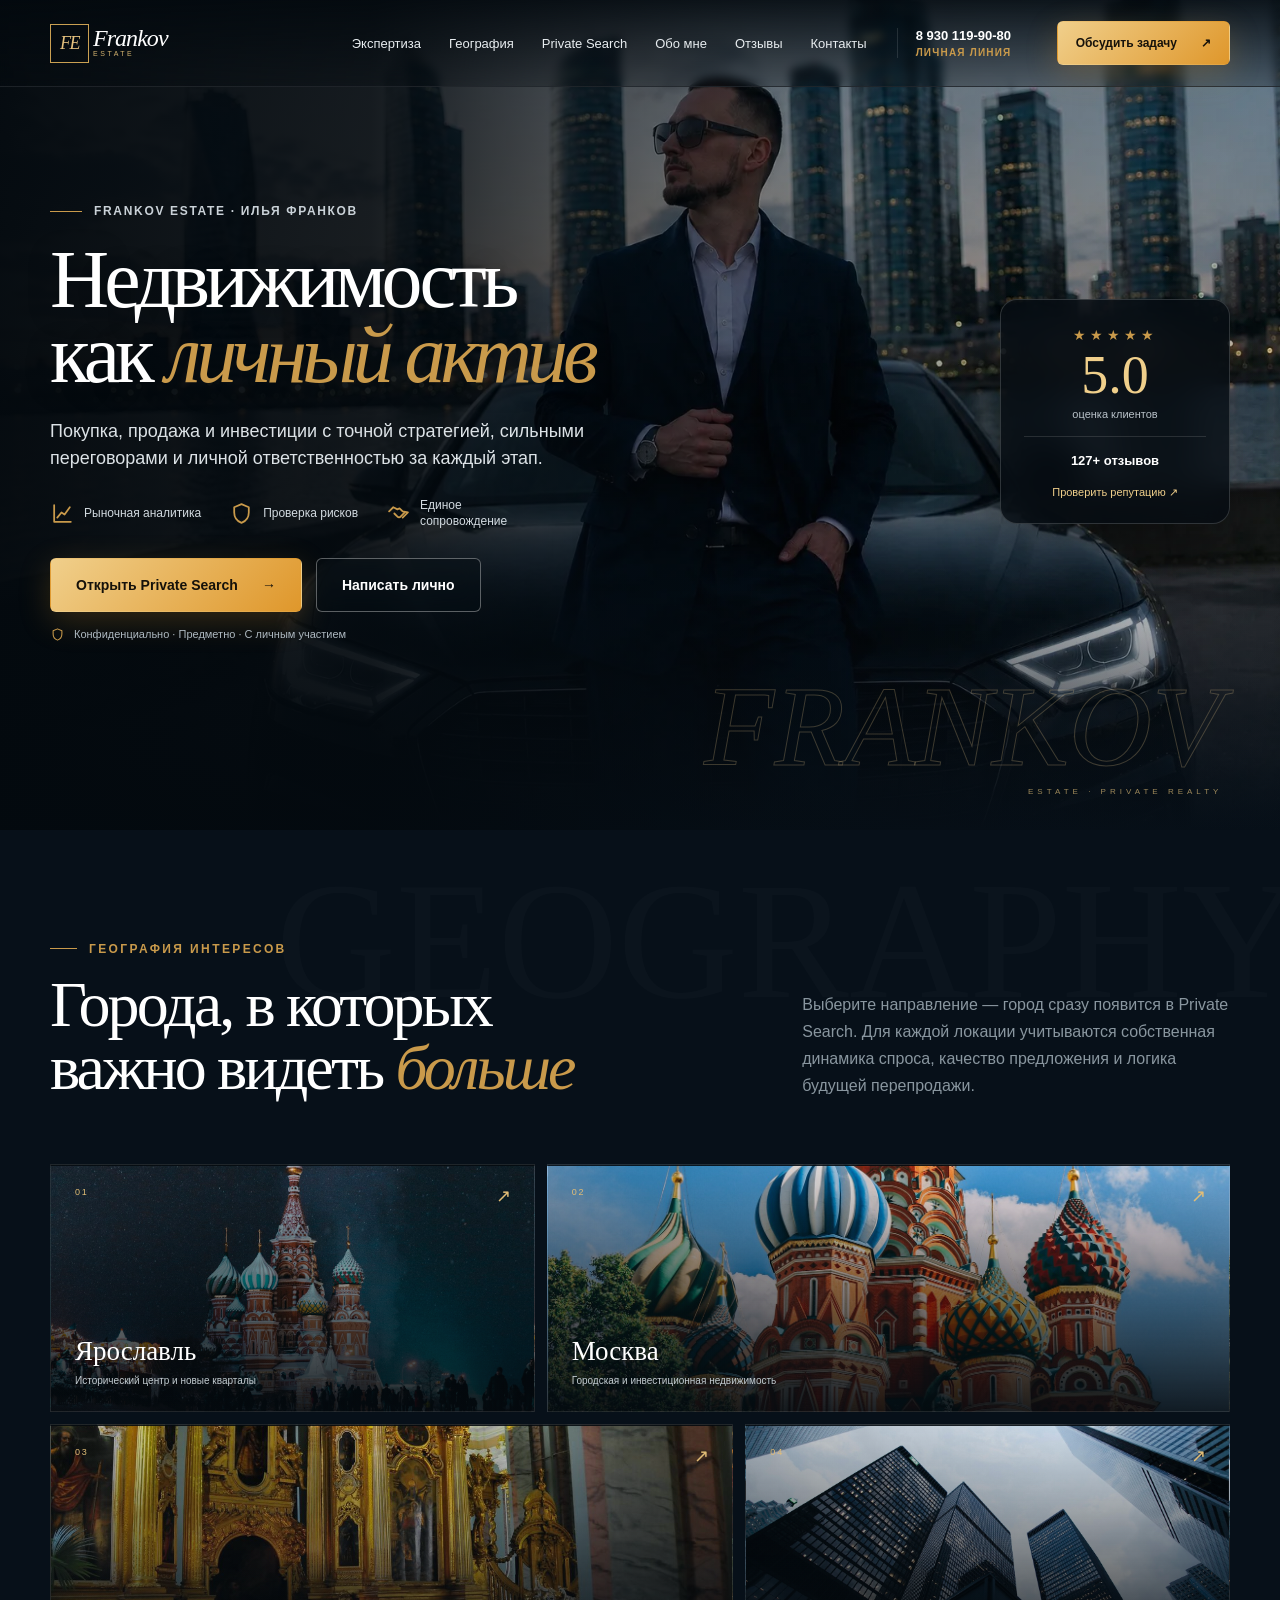
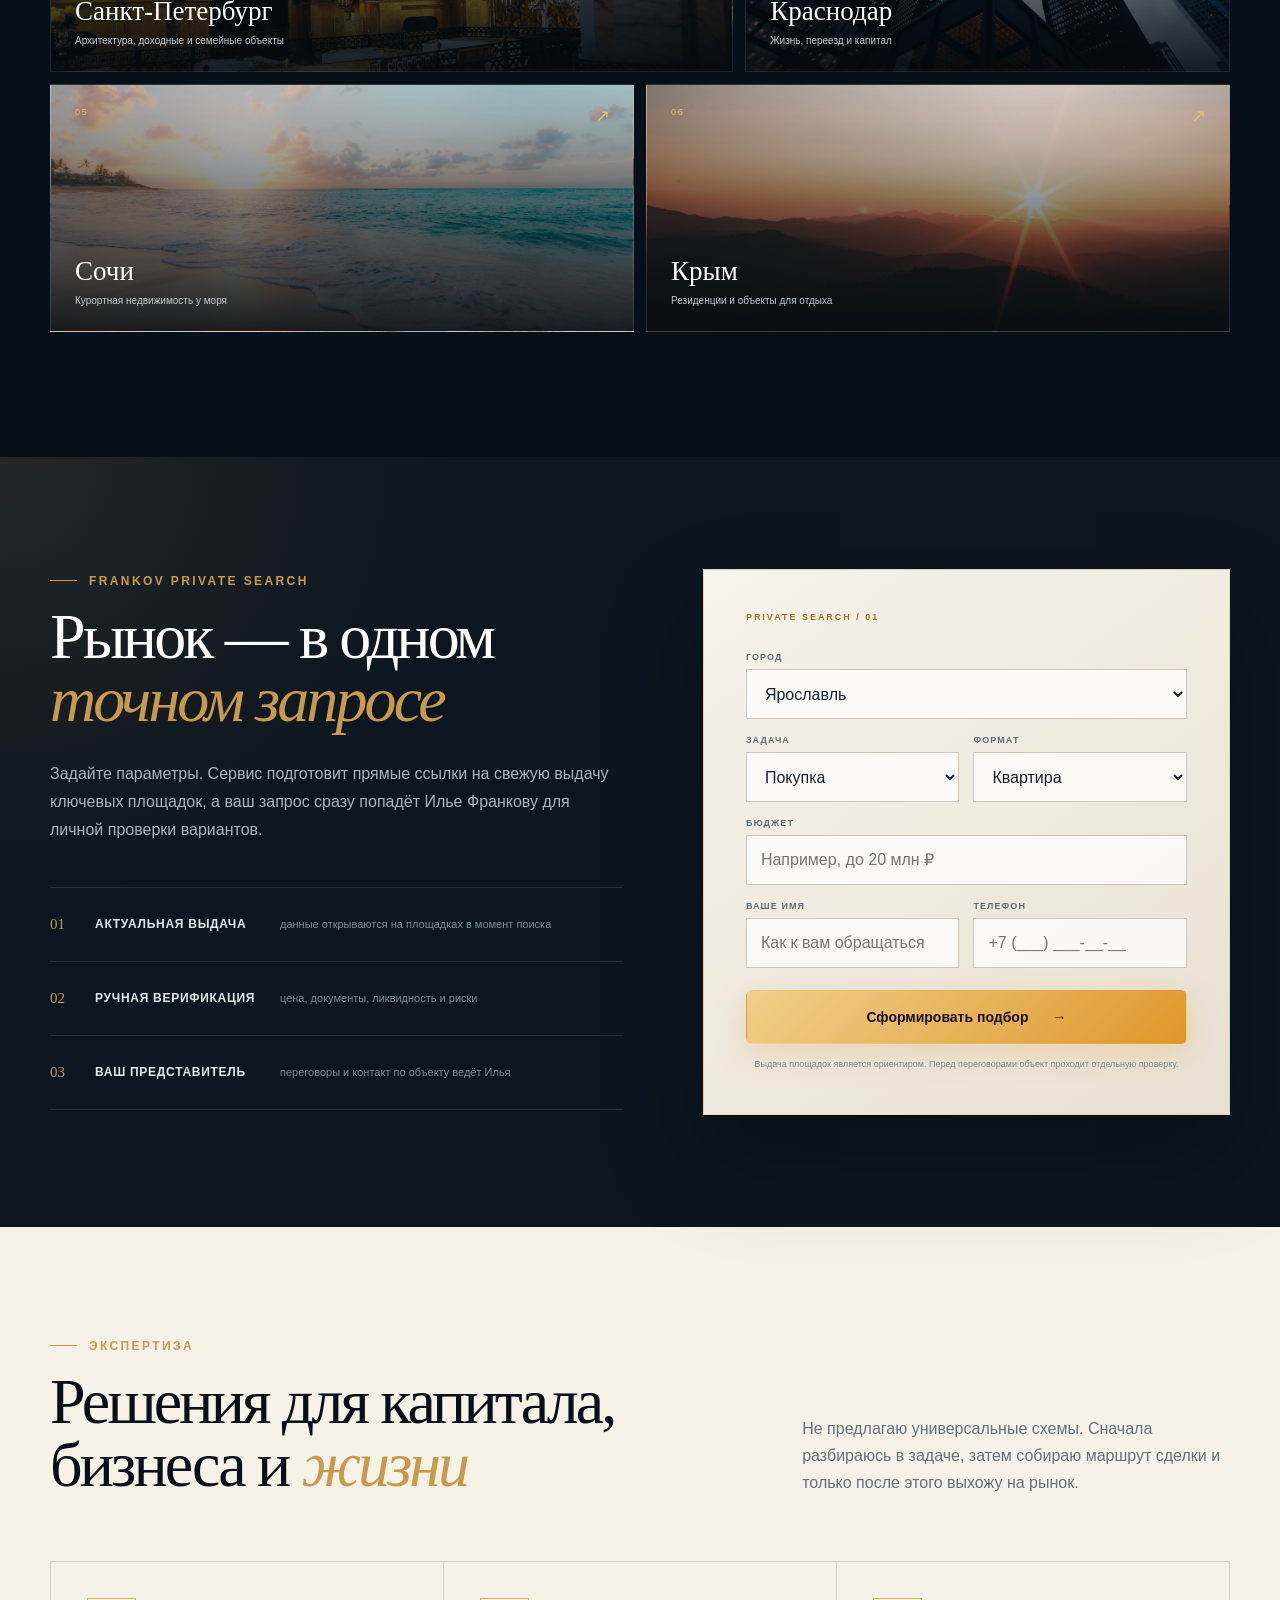
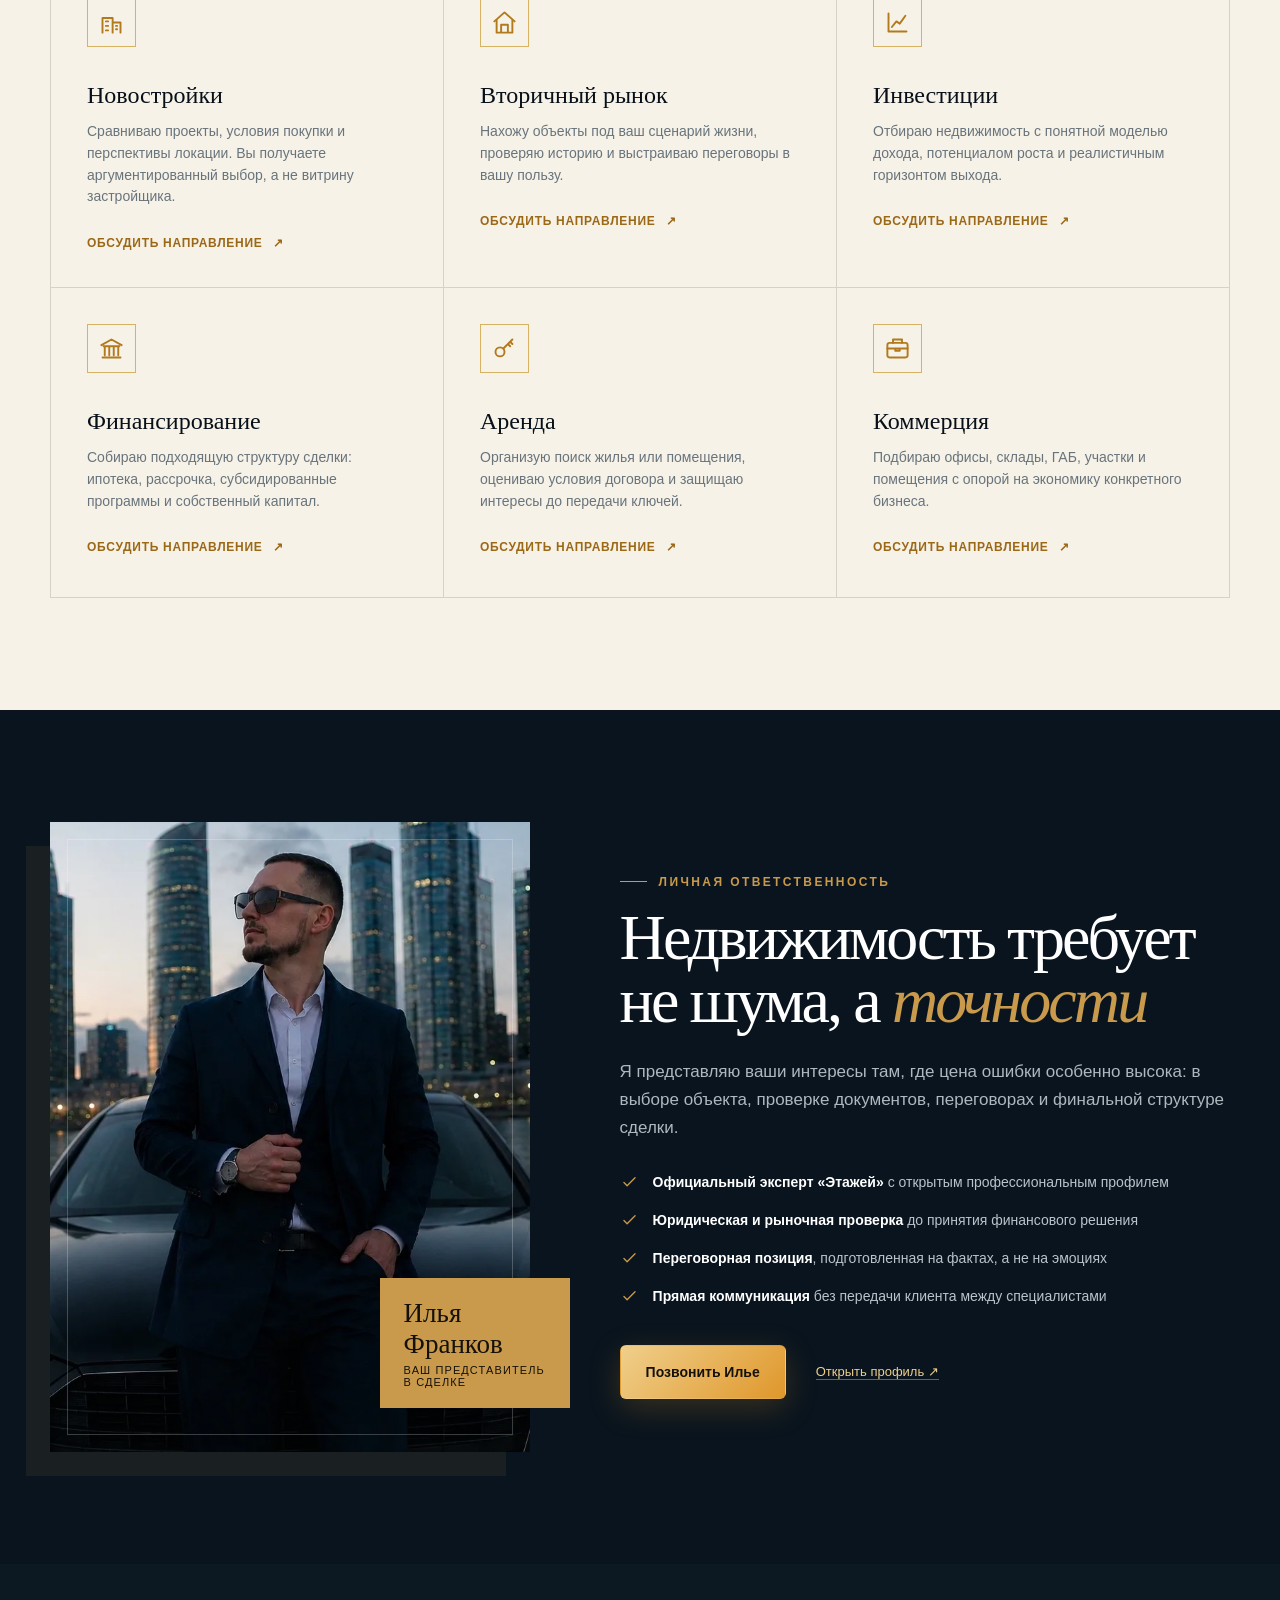
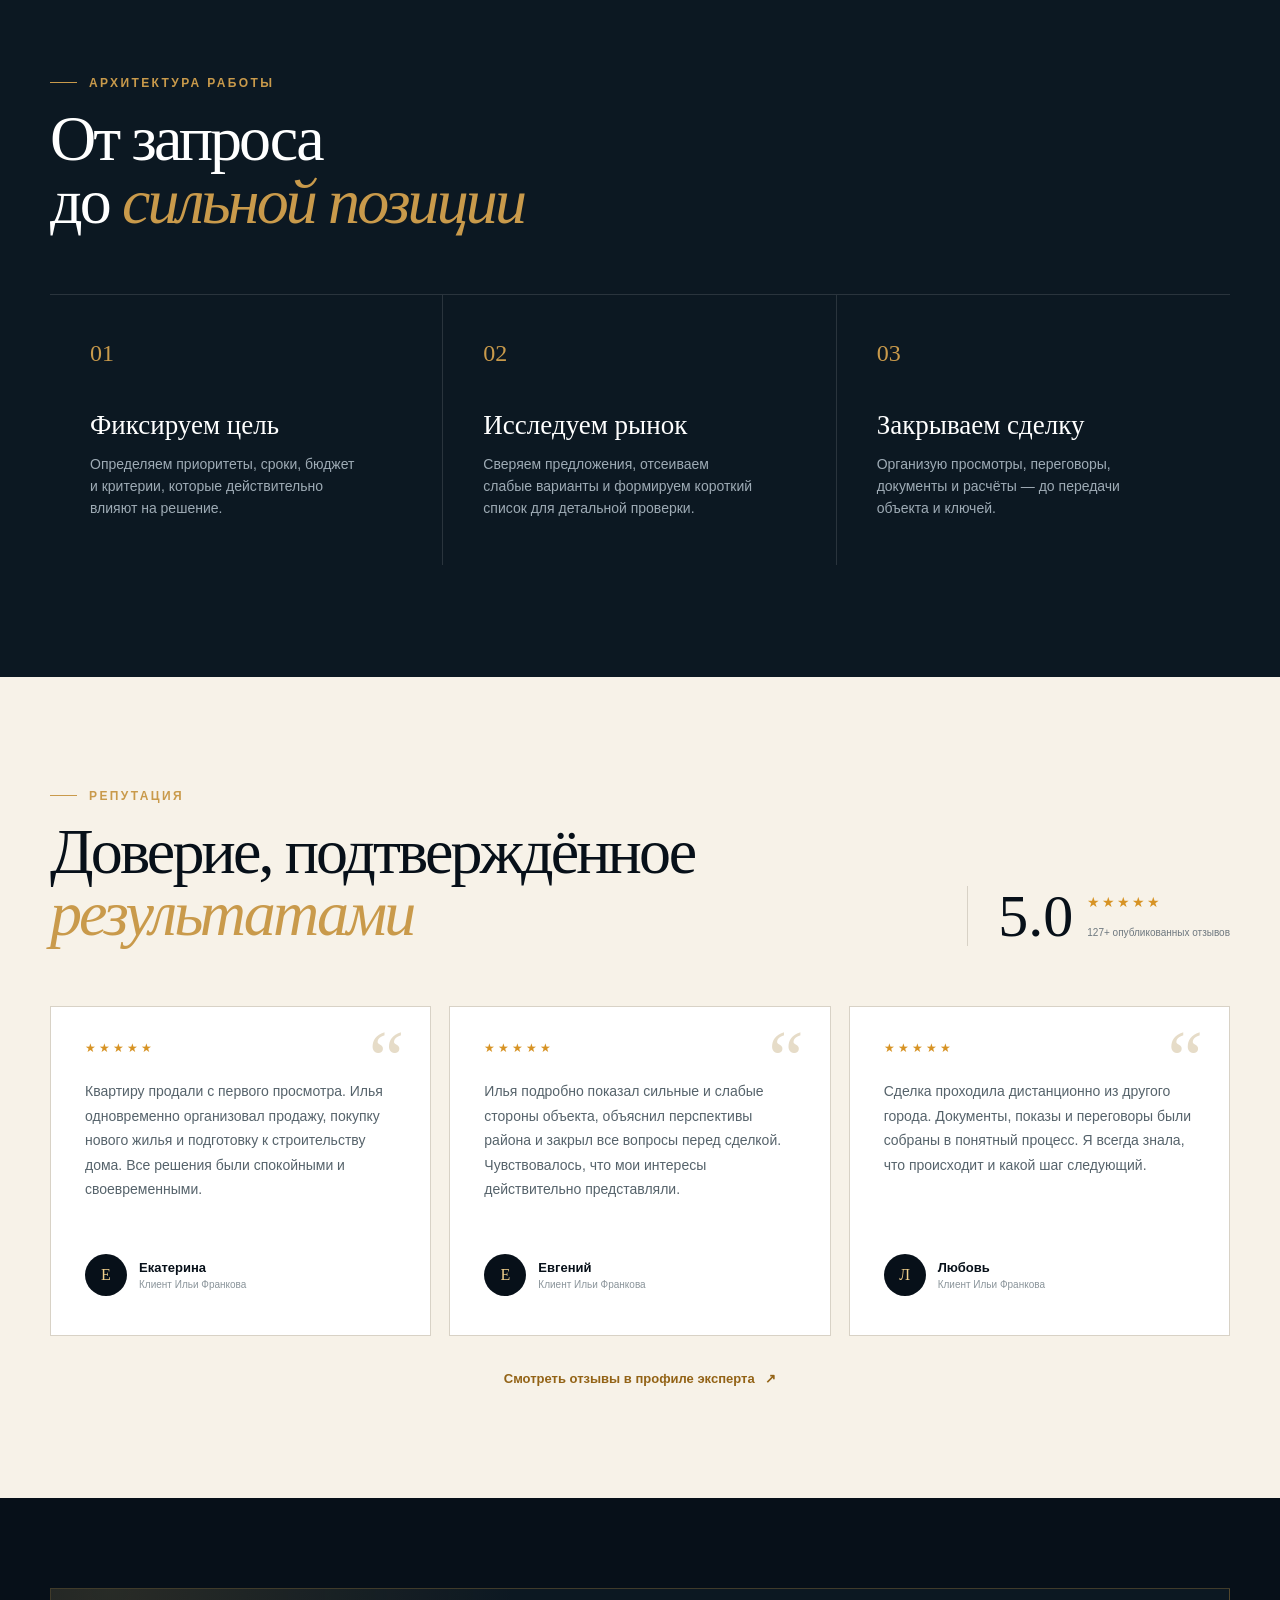
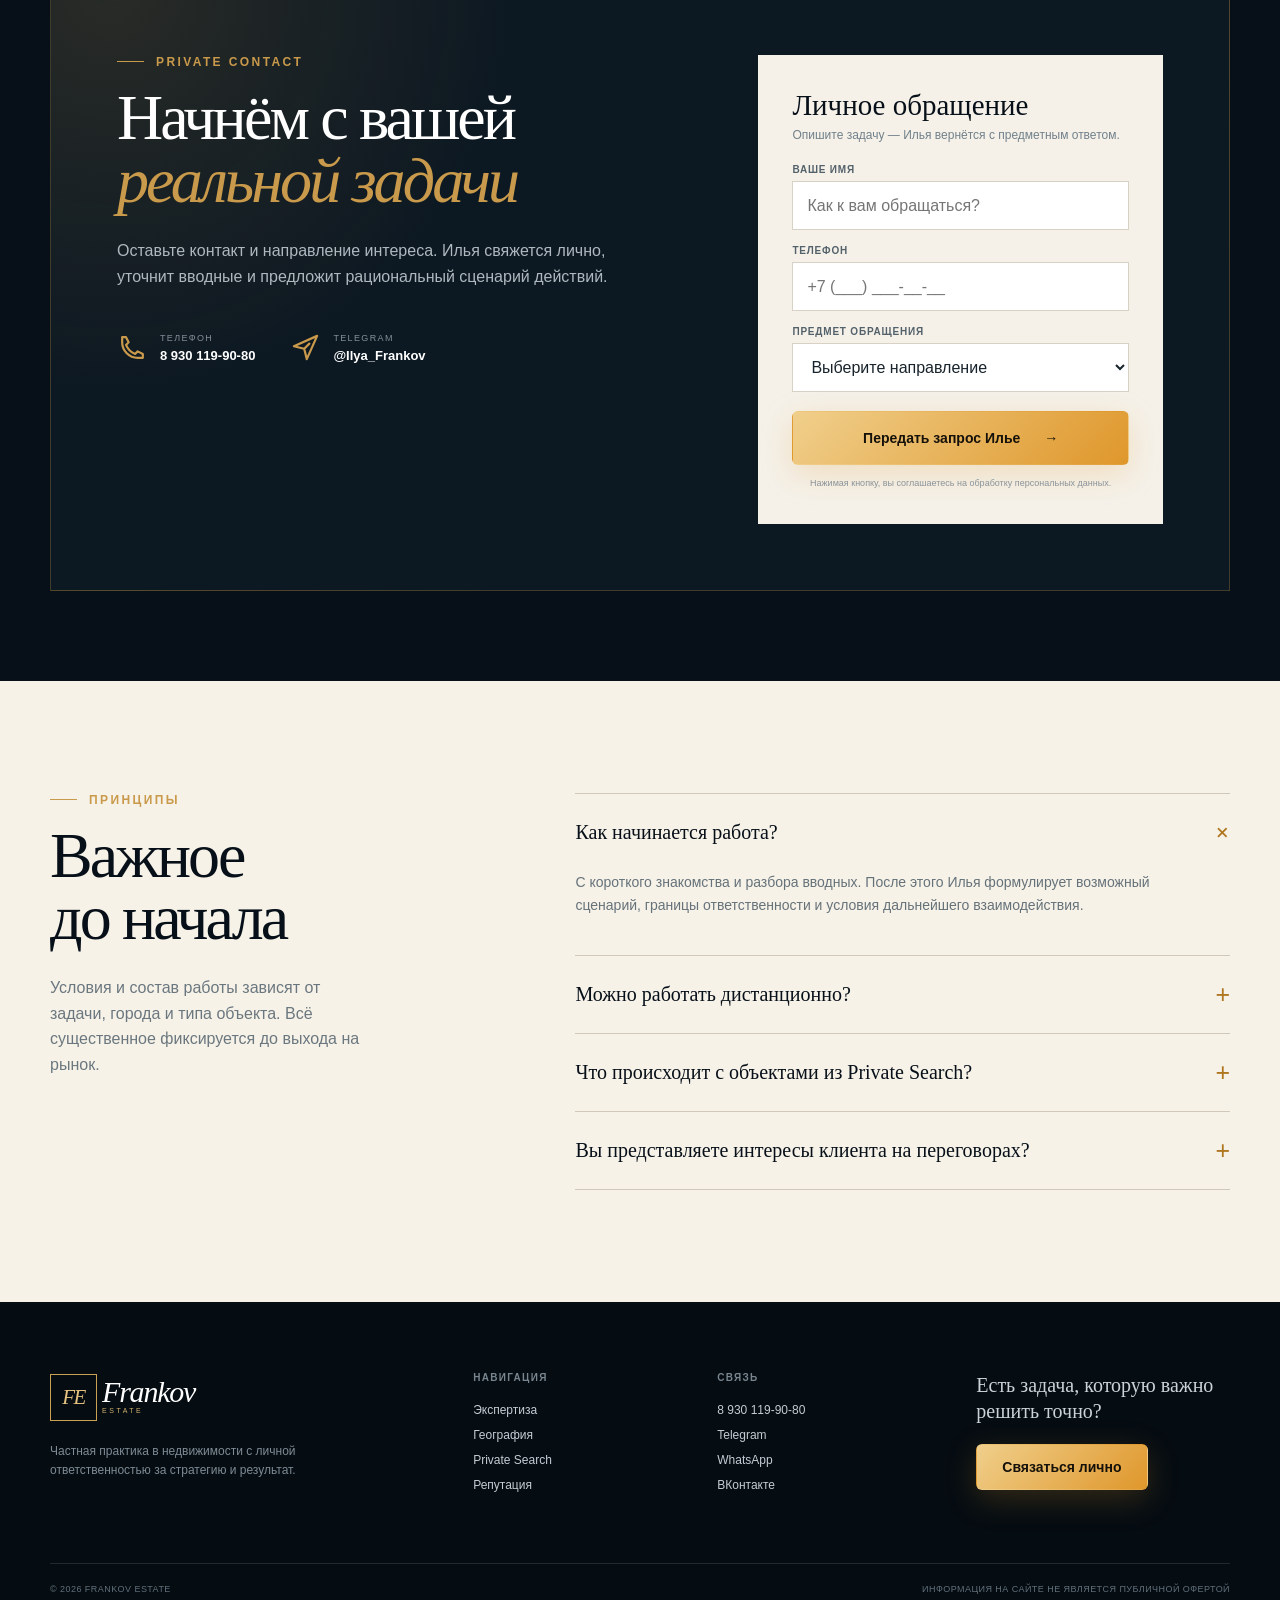
==== index.html @ 22276a6d "Publish static Frankov Estate site" ====
<!DOCTYPE html><html lang="ru"><head><meta charSet="utf-8"/><meta name="viewport" content="width=device-width, initial-scale=1"/><link rel="stylesheet" href="/_next/static/chunks/24cwgvar-tay3.css" data-precedence="next"/><link rel="preload" as="script" fetchPriority="low" href="/_next/static/chunks/1jq4o6yq14o4c.js"/><script src="/_next/static/chunks/2imbn557mdp29.js" async=""></script><script src="/_next/static/chunks/3n7dm2ojtyzwn.js" async=""></script><script src="/_next/static/chunks/turbopack-0_ef9nardpfaq.js" async=""></script><script src="/_next/static/chunks/158myu8e_yme3.js" async=""></script><script src="/_next/static/chunks/0baqer00xl01d.js" async=""></script><meta name="theme-color" content="#071019"/><title>Frankov Estate — частная практика в недвижимости</title><meta name="description" content="Покупка, продажа и инвестиции в недвижимость с личным сопровождением Ильи Франкова. Ярославль, Москва, Санкт-Петербург, Краснодар, Сочи и Крым."/><link rel="author" href="https://frankov-estate.frankovfrenk.chatgpt.site"/><meta name="author" content="Илья Франков"/><meta name="keywords" content="Илья Франков,Frankov Estate,риелтор Ярославль,эксперт по недвижимости,подбор недвижимости,инвестиции в недвижимость,продажа квартиры"/><meta name="creator" content="Frankov Estate"/><meta name="publisher" content="Frankov Estate"/><meta name="robots" content="index, follow"/><meta name="googlebot" content="index, follow, max-video-preview:-1, max-image-preview:large, max-snippet:-1"/><meta name="category" content="real estate"/><link rel="canonical" href="https://frankov-estate.frankovfrenk.chatgpt.site/"/><meta property="og:title" content="Frankov Estate — недвижимость как личный актив"/><meta property="og:description" content="Частная практика Ильи Франкова: стратегия, поиск, переговоры и сопровождение сделки."/><meta property="og:url" content="https://frankov-estate.frankovfrenk.chatgpt.site/"/><meta property="og:site_name" content="Frankov Estate"/><meta property="og:locale" content="ru_RU"/><meta property="og:image" content="https://frankov-estate.frankovfrenk.chatgpt.site/images/ilya-frankov.png"/><meta property="og:image:width" content="1536"/><meta property="og:image:height" content="1024"/><meta property="og:image:alt" content="Илья Франков — эксперт по недвижимости"/><meta property="og:type" content="website"/><meta name="twitter:card" content="summary_large_image"/><meta name="twitter:title" content="Frankov Estate"/><meta name="twitter:description" content="Частная практика в недвижимости с личной ответственностью за результат."/><meta name="twitter:image" content="https://frankov-estate.frankovfrenk.chatgpt.site/images/ilya-frankov.png"/><script src="/_next/static/chunks/0cz1d0mv5g_q7.js" noModule=""></script></head><body><div hidden=""><!--$--><!--/$--></div><main><script type="application/ld+json">{"@context":"https://schema.org","@type":"RealEstateAgent","name":"Frankov Estate — Илья Франков","url":"https://frankov-estate.frankovfrenk.chatgpt.site","image":"https://frankov-estate.frankovfrenk.chatgpt.site/images/ilya-frankov.png","telephone":"+79301199080","priceRange":"По договорённости","founder":{"@type":"Person","name":"Илья Франков","jobTitle":"Эксперт по недвижимости"},"areaServed":["Ярославль","Москва","Санкт-Петербург","Краснодар","Сочи","Крым"],"sameAs":["https://t.me/Ilya_Frankov","https://vk.com/liluxa1","https://yar.etagi.com/realtors/127935/"]}</script><header class="site-header"><div class="shell header-inner"><a href="#top" class="brand" aria-label="Frankov Estate — на главную"><span class="wordmark"><i>FE</i><strong>Frankov</strong><small>ESTATE</small></span></a><nav class="nav"><a href="#services">Экспертиза</a><a href="#geography">География</a><a href="#selection">Private Search</a><a href="#about">Обо мне</a><a href="#reviews">Отзывы</a><a href="#contacts">Контакты</a><a class="nav-mobile-cta" href="#consultation">Обсудить задачу</a></nav><a class="header-phone" href="tel:+79301199080"><span>8 930 119-90-80</span><b>Личная линия</b></a><a class="button button-gold header-cta" href="#consultation">Обсудить задачу <span>↗</span></a><button class="menu-toggle" aria-label="Открыть меню" aria-expanded="false"><span></span><span></span></button></div></header><section class="hero" id="top"><div class="hero-media" aria-hidden="true"></div><div class="hero-shade" aria-hidden="true"></div><div class="shell hero-grid"><div class="hero-copy"><div class="eyebrow"><span></span> Frankov Estate · Илья Франков</div><h1>Недвижимость<br/>как <em>личный актив</em></h1><p class="hero-lead">Покупка, продажа и инвестиции с точной стратегией, сильными переговорами и личной ответственностью за каждый этап.</p><div class="trust-row"><span><svg viewBox="0 0 24 24" aria-hidden="true" fill="none" stroke="currentColor" stroke-width="1.7" stroke-linecap="round" stroke-linejoin="round"><path d="M4 20V4M4 20h16"></path><path d="m7 16 4-5 3 2 5-7"></path></svg>Рыночная аналитика</span><span><svg viewBox="0 0 24 24" aria-hidden="true" fill="none" stroke="currentColor" stroke-width="1.7" stroke-linecap="round" stroke-linejoin="round"><path d="M12 3 5 6v5c0 4.8 2.7 8.3 7 10 4.3-1.7 7-5.2 7-10V6l-7-3Z"></path></svg>Проверка рисков</span><span><svg viewBox="0 0 24 24" aria-hidden="true" fill="none" stroke="currentColor" stroke-width="1.7" stroke-linecap="round" stroke-linejoin="round"><path d="m8 12 3 3a2 2 0 0 0 3 0l4-4"></path><path d="m3 10 4-4 4 2 2-1 3 3 5 1-5 5"></path></svg>Единое сопровождение</span></div><div class="hero-actions"><a href="#selection" class="button button-gold">Открыть Private Search <span>→</span></a><a href="https://t.me/Ilya_Frankov" target="_blank" rel="noreferrer" class="button button-glass">Написать лично</a></div><p class="microcopy"><svg viewBox="0 0 24 24" aria-hidden="true" fill="none" stroke="currentColor" stroke-width="1.7" stroke-linecap="round" stroke-linejoin="round"><path d="M12 3 5 6v5c0 4.8 2.7 8.3 7 10 4.3-1.7 7-5.2 7-10V6l-7-3Z"></path></svg>Конфиденциально · Предметно · С личным участием</p></div><aside class="rating-card"><div class="rating-stars">★★★★★</div><strong>5.0</strong><p>оценка клиентов</p><div class="rating-line"></div><b>127+ отзывов</b><a href="https://yar.etagi.com/realtors/127935/" target="_blank" rel="noreferrer">Проверить репутацию ↗</a></aside></div><div class="hero-signature"><span>FRANKOV</span><small>ESTATE · PRIVATE REALTY</small></div></section><section class="section geography" id="geography"><div class="shell"><div class="section-head"><div><p class="section-kicker">География интересов</p><h2>Города, в которых<br/>важно видеть <em>больше</em></h2></div><p>Выберите направление — город сразу появится в Private Search. Для каждой локации учитываются собственная динамика спроса, качество предложения и логика будущей перепродажи.</p></div><div class="city-grid"><a class="city-card city-1" href="/city/yaroslavl/index.html" style="background-image:linear-gradient(180deg,rgba(4,10,15,.05),rgba(4,10,15,.9)),url(&#x27;/images/cities/yaroslavl.jpg&#x27;)"><span class="city-no">0<!-- -->1</span><span class="city-copy"><strong>Ярославль</strong><small>Исторический центр и новые кварталы</small></span><span class="city-arrow">↗</span></a><a class="city-card city-2" href="/city/moscow/index.html" style="background-image:linear-gradient(180deg,rgba(4,10,15,.05),rgba(4,10,15,.9)),url(&#x27;/images/cities/moscow.jpg&#x27;)"><span class="city-no">0<!-- -->2</span><span class="city-copy"><strong>Москва</strong><small>Городская и инвестиционная недвижимость</small></span><span class="city-arrow">↗</span></a><a class="city-card city-3" href="/city/saint-petersburg/index.html" style="background-image:linear-gradient(180deg,rgba(4,10,15,.05),rgba(4,10,15,.9)),url(&#x27;/images/cities/petersburg.jpg&#x27;)"><span class="city-no">0<!-- -->3</span><span class="city-copy"><strong>Санкт-Петербург</strong><small>Архитектура, доходные и семейные объекты</small></span><span class="city-arrow">↗</span></a><a class="city-card city-4" href="/city/krasnodar/index.html" style="background-image:linear-gradient(180deg,rgba(4,10,15,.05),rgba(4,10,15,.9)),url(&#x27;/images/cities/krasnodar.jpg&#x27;)"><span class="city-no">0<!-- -->4</span><span class="city-copy"><strong>Краснодар</strong><small>Жизнь, переезд и капитал</small></span><span class="city-arrow">↗</span></a><a class="city-card city-5" href="/city/sochi/index.html" style="background-image:linear-gradient(180deg,rgba(4,10,15,.05),rgba(4,10,15,.9)),url(&#x27;/images/cities/sochi.jpg&#x27;)"><span class="city-no">0<!-- -->5</span><span class="city-copy"><strong>Сочи</strong><small>Курортная недвижимость у моря</small></span><span class="city-arrow">↗</span></a><a class="city-card city-6" href="/city/crimea/index.html" style="background-image:linear-gradient(180deg,rgba(4,10,15,.05),rgba(4,10,15,.9)),url(&#x27;/images/cities/crimea.jpg&#x27;)"><span class="city-no">0<!-- -->6</span><span class="city-copy"><strong>Крым</strong><small>Резиденции и объекты для отдыха</small></span><span class="city-arrow">↗</span></a></div></div></section><section class="section selection" id="selection"><div class="shell"><div class="concierge-grid"><div class="concierge-copy"><p class="section-kicker">Frankov Private Search</p><h2>Рынок — в одном<br/><em>точном запросе</em></h2><p>Задайте параметры. Сервис подготовит прямые ссылки на свежую выдачу ключевых площадок, а ваш запрос сразу попадёт Илье Франкову для личной проверки вариантов.</p><div class="concierge-points"><span>01 <b>Актуальная выдача</b><small>данные открываются на площадках в момент поиска</small></span><span>02 <b>Ручная верификация</b><small>цена, документы, ликвидность и риски</small></span><span>03 <b>Ваш представитель</b><small>переговоры и контакт по объекту ведёт Илья</small></span></div></div><form class="concierge-form"><div class="private-label">PRIVATE SEARCH / 01</div><label><span>Город</span><select><option selected="">Ярославль</option><option>Москва</option><option>Санкт-Петербург</option><option>Краснодар</option><option>Сочи</option><option>Крым</option></select></label><div class="form-pair"><label><span>Задача</span><select><option selected="">Покупка</option><option>Аренда</option><option>Инвестиции</option></select></label><label><span>Формат</span><select><option selected="">Квартира</option><option>Дом</option><option>Новостройка</option><option>Коммерция</option><option>Участок</option></select></label></div><label><span>Бюджет</span><input placeholder="Например, до 20 млн ₽" value=""/></label><div class="form-pair"><label><span>Ваше имя</span><input required="" maxLength="80" placeholder="Как к вам обращаться" name="name"/></label><label><span>Телефон</span><input required="" minLength="7" maxLength="30" placeholder="+7 (___) ___-__-__" name="phone"/></label></div><input class="honeypot" tabindex="-1" autoComplete="off" name="company"/><button class="button button-gold concierge-submit">Сформировать подбор<span>→</span></button><small>Выдача площадок является ориентиром. Перед переговорами объект проходит отдельную проверку.</small></form></div></div></section><section class="section services" id="services"><div class="shell"><div class="section-head"><div><p class="section-kicker">Экспертиза</p><h2>Решения для капитала,<br/>бизнеса и <em>жизни</em></h2></div><p>Не предлагаю универсальные схемы. Сначала разбираюсь в задаче, затем собираю маршрут сделки и только после этого выхожу на рынок.</p></div><div class="service-grid"><article class="service-card"><div class="icon-box"><svg viewBox="0 0 24 24" aria-hidden="true" fill="none" stroke="currentColor" stroke-width="1.7" stroke-linecap="round" stroke-linejoin="round"><path d="M4 21V8h9v13M13 12h7v9M7 11h2M7 15h2M7 19h2M16 15h1M16 18h1"></path></svg></div><h3>Новостройки</h3><p>Сравниваю проекты, условия покупки и перспективы локации. Вы получаете аргументированный выбор, а не витрину застройщика.</p><a href="#consultation">Обсудить направление <span>↗</span></a></article><article class="service-card"><div class="icon-box"><svg viewBox="0 0 24 24" aria-hidden="true" fill="none" stroke="currentColor" stroke-width="1.7" stroke-linecap="round" stroke-linejoin="round"><path d="m3 11 9-8 9 8"></path><path d="M5 10v11h14V10M9 21v-7h6v7"></path></svg></div><h3>Вторичный рынок</h3><p>Нахожу объекты под ваш сценарий жизни, проверяю историю и выстраиваю переговоры в вашу пользу.</p><a href="#consultation">Обсудить направление <span>↗</span></a></article><article class="service-card"><div class="icon-box"><svg viewBox="0 0 24 24" aria-hidden="true" fill="none" stroke="currentColor" stroke-width="1.7" stroke-linecap="round" stroke-linejoin="round"><path d="M4 20V4M4 20h16"></path><path d="m7 16 4-5 3 2 5-7"></path></svg></div><h3>Инвестиции</h3><p>Отбираю недвижимость с понятной моделью дохода, потенциалом роста и реалистичным горизонтом выхода.</p><a href="#consultation">Обсудить направление <span>↗</span></a></article><article class="service-card"><div class="icon-box"><svg viewBox="0 0 24 24" aria-hidden="true" fill="none" stroke="currentColor" stroke-width="1.7" stroke-linecap="round" stroke-linejoin="round"><path d="m3 9 9-5 9 5M5 10h14M6 10v8M10 10v8M14 10v8M18 10v8M4 20h16"></path></svg></div><h3>Финансирование</h3><p>Собираю подходящую структуру сделки: ипотека, рассрочка, субсидированные программы и собственный капитал.</p><a href="#consultation">Обсудить направление <span>↗</span></a></article><article class="service-card"><div class="icon-box"><svg viewBox="0 0 24 24" aria-hidden="true" fill="none" stroke="currentColor" stroke-width="1.7" stroke-linecap="round" stroke-linejoin="round"><circle cx="8" cy="15" r="4"></circle><path d="m11 12 8-8M15 8l2 2M17 6l2 2"></path></svg></div><h3>Аренда</h3><p>Организую поиск жилья или помещения, оцениваю условия договора и защищаю интересы до передачи ключей.</p><a href="#consultation">Обсудить направление <span>↗</span></a></article><article class="service-card"><div class="icon-box"><svg viewBox="0 0 24 24" aria-hidden="true" fill="none" stroke="currentColor" stroke-width="1.7" stroke-linecap="round" stroke-linejoin="round"><rect x="3" y="7" width="18" height="13" rx="2"></rect><path d="M8 7V4h8v3M3 12h18M10 12v2h4v-2"></path></svg></div><h3>Коммерция</h3><p>Подбираю офисы, склады, ГАБ, участки и помещения с опорой на экономику конкретного бизнеса.</p><a href="#consultation">Обсудить направление <span>↗</span></a></article></div></div></section><section class="section about" id="about"><div class="shell about-grid"><div class="about-photo"><div class="photo-badge"><b>Илья Франков</b><span>Ваш представитель в сделке</span></div></div><div class="about-copy"><p class="section-kicker">Личная ответственность</p><h2>Недвижимость требует не шума, а <em>точности</em></h2><p class="about-lead">Я представляю ваши интересы там, где цена ошибки особенно высока: в выборе объекта, проверке документов, переговорах и финальной структуре сделки.</p><ul><li><svg viewBox="0 0 24 24" aria-hidden="true" fill="none" stroke="currentColor" stroke-width="1.7" stroke-linecap="round" stroke-linejoin="round"><path d="m5 12 4 4L19 6"></path></svg><span><b>Официальный эксперт «Этажей»</b> с открытым профессиональным профилем</span></li><li><svg viewBox="0 0 24 24" aria-hidden="true" fill="none" stroke="currentColor" stroke-width="1.7" stroke-linecap="round" stroke-linejoin="round"><path d="m5 12 4 4L19 6"></path></svg><span><b>Юридическая и рыночная проверка</b> до принятия финансового решения</span></li><li><svg viewBox="0 0 24 24" aria-hidden="true" fill="none" stroke="currentColor" stroke-width="1.7" stroke-linecap="round" stroke-linejoin="round"><path d="m5 12 4 4L19 6"></path></svg><span><b>Переговорная позиция</b>, подготовленная на фактах, а не на эмоциях</span></li><li><svg viewBox="0 0 24 24" aria-hidden="true" fill="none" stroke="currentColor" stroke-width="1.7" stroke-linecap="round" stroke-linejoin="round"><path d="m5 12 4 4L19 6"></path></svg><span><b>Прямая коммуникация</b> без передачи клиента между специалистами</span></li></ul><div class="about-actions"><a href="tel:+79301199080" class="button button-gold">Позвонить Илье</a><a href="https://yar.etagi.com/realtors/127935/" target="_blank" rel="noreferrer" class="text-link">Открыть профиль ↗</a></div></div></div></section><section class="section process" id="process"><div class="shell"><div class="section-head compact"><div><p class="section-kicker">Архитектура работы</p><h2>От запроса<br/>до <em>сильной позиции</em></h2></div></div><div class="step-grid"><article><span>01</span><h3>Фиксируем цель</h3><p>Определяем приоритеты, сроки, бюджет и критерии, которые действительно влияют на решение.</p></article><article><span>02</span><h3>Исследуем рынок</h3><p>Сверяем предложения, отсеиваем слабые варианты и формируем короткий список для детальной проверки.</p></article><article><span>03</span><h3>Закрываем сделку</h3><p>Организую просмотры, переговоры, документы и расчёты — до передачи объекта и ключей.</p></article></div></div></section><section class="section reviews" id="reviews"><div class="shell"><div class="reviews-head"><div><p class="section-kicker">Репутация</p><h2>Доверие, подтверждённое<br/><em>результатами</em></h2></div><div class="score"><b>5.0</b><span>★★★★★</span><small>127+ опубликованных отзывов</small></div></div><div class="review-grid"><article><div class="quote">“</div><div class="stars">★★★★★</div><p>Квартиру продали с первого просмотра. Илья одновременно организовал продажу, покупку нового жилья и подготовку к строительству дома. Все решения были спокойными и своевременными.</p><footer><span>Е</span><div><b>Екатерина</b><small>Клиент Ильи Франкова</small></div></footer></article><article><div class="quote">“</div><div class="stars">★★★★★</div><p>Илья подробно показал сильные и слабые стороны объекта, объяснил перспективы района и закрыл все вопросы перед сделкой. Чувствовалось, что мои интересы действительно представляли.</p><footer><span>Е</span><div><b>Евгений</b><small>Клиент Ильи Франкова</small></div></footer></article><article><div class="quote">“</div><div class="stars">★★★★★</div><p>Сделка проходила дистанционно из другого города. Документы, показы и переговоры были собраны в понятный процесс. Я всегда знала, что происходит и какой шаг следующий.</p><footer><span>Л</span><div><b>Любовь</b><small>Клиент Ильи Франкова</small></div></footer></article></div><a class="reviews-link" href="https://yar.etagi.com/feedback/?realtor=127935" target="_blank" rel="noreferrer">Смотреть отзывы в профиле эксперта <span>↗</span></a></div></section><section class="section lead-section" id="consultation"><div class="shell lead-panel"><div class="lead-copy"><p class="section-kicker">Private contact</p><h2>Начнём с вашей<br/><em>реальной задачи</em></h2><p>Оставьте контакт и направление интереса. Илья свяжется лично, уточнит вводные и предложит рациональный сценарий действий.</p><div class="direct-links"><a href="tel:+79301199080"><svg viewBox="0 0 24 24" aria-hidden="true" fill="none" stroke="currentColor" stroke-width="1.7" stroke-linecap="round" stroke-linejoin="round"><path d="M7 4H4v4c0 6.6 5.4 12 12 12h4v-3l-4-2-2 2c-3-1.2-5.8-4-7-7l2-2-2-4Z"></path></svg><span><small>Телефон</small>8 930 119-90-80</span></a><a href="https://t.me/Ilya_Frankov" target="_blank" rel="noreferrer"><svg viewBox="0 0 24 24" aria-hidden="true" fill="none" stroke="currentColor" stroke-width="1.7" stroke-linecap="round" stroke-linejoin="round"><path d="m3 11 18-8-8 18-2-8-8-2Zm8 2 4-4"></path></svg><span><small>Telegram</small>@Ilya_Frankov</span></a></div></div><form class="lead-form"><h3>Личное обращение</h3><p>Опишите задачу — Илья вернётся с предметным ответом.</p><label><span>Ваше имя</span><input type="text" placeholder="Как к вам обращаться?" required="" maxLength="80" name="name"/></label><label><span>Телефон</span><input type="tel" placeholder="+7 (___) ___-__-__" required="" minLength="7" maxLength="30" name="phone"/></label><label><span>Предмет обращения</span><select name="interest"><option value="" disabled="" selected="">Выберите направление</option><option>Покупка недвижимости</option><option>Продажа недвижимости</option><option>Инвестиционная стратегия</option><option>Ипотечное решение</option><option>Аренда</option><option>Коммерческая недвижимость</option><option>Индивидуальный вопрос</option></select></label><label class="honeypot" aria-hidden="true"><input tabindex="-1" autoComplete="off" name="company"/></label><button class="button button-gold submit" type="submit">Передать запрос Илье<span>→</span></button><small>Нажимая кнопку, вы соглашаетесь на обработку персональных данных.</small></form></div></section><section class="section faq" id="faq"><div class="shell faq-grid"><div><p class="section-kicker">Принципы</p><h2>Важное<br/>до начала</h2><p>Условия и состав работы зависят от задачи, города и типа объекта. Всё существенное фиксируется до выхода на рынок.</p></div><div class="faq-list"><details open=""><summary>Как начинается работа?<span>+</span></summary><p>С короткого знакомства и разбора вводных. После этого Илья формулирует возможный сценарий, границы ответственности и условия дальнейшего взаимодействия.</p></details><details><summary>Можно работать дистанционно?<span>+</span></summary><p>Да. Просмотры, документы, согласования и расчёты выстраиваются так, чтобы клиент мог контролировать процесс из другого города.</p></details><details><summary>Что происходит с объектами из Private Search?<span>+</span></summary><p>Открытая выдача помогает увидеть рынок. Перед рекомендацией конкретного варианта отдельно проверяются документы, цена, ликвидность и обстоятельства продажи.</p></details><details><summary>Вы представляете интересы клиента на переговорах?<span>+</span></summary><p>Да. Переговоры строятся на анализе объекта и ситуации продавца, с заранее определённой целевой позицией и допустимыми условиями сделки.</p></details></div></div></section><footer class="footer" id="contacts"><div class="shell footer-grid"><div class="footer-brand"><span class="wordmark footer-wordmark"><i>FE</i><strong>Frankov</strong><small>ESTATE</small></span><p>Частная практика в недвижимости с личной ответственностью за стратегию и результат.</p></div><div><h3>Навигация</h3><a href="#services">Экспертиза</a><a href="#geography">География</a><a href="#selection">Private Search</a><a href="#reviews">Репутация</a></div><div><h3>Связь</h3><a href="tel:+79301199080">8 930 119-90-80</a><a href="https://t.me/Ilya_Frankov" target="_blank" rel="noreferrer">Telegram</a><a href="https://wa.me/79301199080" target="_blank" rel="noreferrer">WhatsApp</a><a href="https://vk.com/liluxa1" target="_blank" rel="noreferrer">ВКонтакте</a></div><div class="footer-cta"><p>Есть задача, которую важно решить точно?</p><a class="button button-gold" href="#consultation">Связаться лично</a></div></div><div class="shell footer-bottom"><span>© <!-- -->2026<!-- --> Frankov Estate</span><span>Информация на сайте не является публичной офертой</span></div></footer><div class="mobile-bar"><a href="tel:+79301199080"><svg viewBox="0 0 24 24" aria-hidden="true" fill="none" stroke="currentColor" stroke-width="1.7" stroke-linecap="round" stroke-linejoin="round"><path d="M7 4H4v4c0 6.6 5.4 12 12 12h4v-3l-4-2-2 2c-3-1.2-5.8-4-7-7l2-2-2-4Z"></path></svg>Позвонить</a><a href="https://t.me/Ilya_Frankov" target="_blank" rel="noreferrer"><svg viewBox="0 0 24 24" aria-hidden="true" fill="none" stroke="currentColor" stroke-width="1.7" stroke-linecap="round" stroke-linejoin="round"><path d="m3 11 18-8-8 18-2-8-8-2Zm8 2 4-4"></path></svg>Telegram</a><a href="#selection" class="mobile-accent">Private Search</a></div></main><!--$--><!--/$--><script src="/_next/static/chunks/1jq4o6yq14o4c.js" id="_R_" async=""></script><script>(self.__next_f=self.__next_f||[]).push([0])</script><script>self.__next_f.push([1,"1:\"$Sreact.fragment\"\n2:I[39756,[\"/_next/static/chunks/158myu8e_yme3.js\"],\"default\"]\n3:I[37457,[\"/_next/static/chunks/158myu8e_yme3.js\"],\"default\"]\n4:I[53501,[\"/_next/static/chunks/158myu8e_yme3.js\",\"/_next/static/chunks/0baqer00xl01d.js\"],\"default\"]\n15:I[68027,[\"/_next/static/chunks/158myu8e_yme3.js\"],\"default\",1]\n:HL[\"/_next/static/chunks/24cwgvar-tay3.css\",\"style\"]\n"])</script><script>self.__next_f.push([1,"0:{\"P\":null,\"c\":[\"\",\"\"],\"q\":\"\",\"i\":false,\"f\":[[[\"\",{\"children\":[\"__PAGE__\",{}]},\"$undefined\",\"$undefined\",16],[[\"$\",\"$1\",\"c\",{\"children\":[[[\"$\",\"link\",\"0\",{\"rel\":\"stylesheet\",\"href\":\"/_next/static/chunks/24cwgvar-tay3.css\",\"precedence\":\"next\",\"crossOrigin\":\"$undefined\",\"nonce\":\"$undefined\"}],[\"$\",\"script\",\"script-0\",{\"src\":\"/_next/static/chunks/158myu8e_yme3.js\",\"async\":true,\"nonce\":\"$undefined\"}]],[\"$\",\"html\",null,{\"lang\":\"ru\",\"children\":[\"$\",\"body\",null,{\"children\":[\"$\",\"$L2\",null,{\"parallelRouterKey\":\"children\",\"error\":\"$undefined\",\"errorStyles\":\"$undefined\",\"errorScripts\":\"$undefined\",\"template\":[\"$\",\"$L3\",null,{}],\"templateStyles\":\"$undefined\",\"templateScripts\":\"$undefined\",\"notFound\":[[[\"$\",\"title\",null,{\"children\":\"404: This page could not be found.\"}],[\"$\",\"div\",null,{\"style\":{\"fontFamily\":\"system-ui,\\\"Segoe UI\\\",Roboto,Helvetica,Arial,sans-serif,\\\"Apple Color Emoji\\\",\\\"Segoe UI Emoji\\\"\",\"height\":\"100vh\",\"textAlign\":\"center\",\"display\":\"flex\",\"flexDirection\":\"column\",\"alignItems\":\"center\",\"justifyContent\":\"center\"},\"children\":[\"$\",\"div\",null,{\"children\":[[\"$\",\"style\",null,{\"dangerouslySetInnerHTML\":{\"__html\":\"body{color:#000;background:#fff;margin:0}.next-error-h1{border-right:1px solid rgba(0,0,0,.3)}@media (prefers-color-scheme:dark){body{color:#fff;background:#000}.next-error-h1{border-right:1px solid rgba(255,255,255,.3)}}\"}}],[\"$\",\"h1\",null,{\"className\":\"next-error-h1\",\"style\":{\"display\":\"inline-block\",\"margin\":\"0 20px 0 0\",\"padding\":\"0 23px 0 0\",\"fontSize\":24,\"fontWeight\":500,\"verticalAlign\":\"top\",\"lineHeight\":\"49px\"},\"children\":404}],[\"$\",\"div\",null,{\"style\":{\"display\":\"inline-block\"},\"children\":[\"$\",\"h2\",null,{\"style\":{\"fontSize\":14,\"fontWeight\":400,\"lineHeight\":\"49px\",\"margin\":0},\"children\":\"This page could not be found.\"}]}]]}]}]],[]],\"forbidden\":\"$undefined\",\"unauthorized\":\"$undefined\"}]}]}]]}],{\"children\":[[\"$\",\"$1\",\"c\",{\"children\":[[\"$\",\"main\",null,{\"children\":[[\"$\",\"script\",null,{\"type\":\"application/ld+json\",\"dangerouslySetInnerHTML\":{\"__html\":\"{\\\"@context\\\":\\\"https://schema.org\\\",\\\"@type\\\":\\\"RealEstateAgent\\\",\\\"name\\\":\\\"Frankov Estate — Илья Франков\\\",\\\"url\\\":\\\"https://frankov-estate.frankovfrenk.chatgpt.site\\\",\\\"image\\\":\\\"https://frankov-estate.frankovfrenk.chatgpt.site/images/ilya-frankov.png\\\",\\\"telephone\\\":\\\"+79301199080\\\",\\\"priceRange\\\":\\\"По договорённости\\\",\\\"founder\\\":{\\\"@type\\\":\\\"Person\\\",\\\"name\\\":\\\"Илья Франков\\\",\\\"jobTitle\\\":\\\"Эксперт по недвижимости\\\"},\\\"areaServed\\\":[\\\"Ярославль\\\",\\\"Москва\\\",\\\"Санкт-Петербург\\\",\\\"Краснодар\\\",\\\"Сочи\\\",\\\"Крым\\\"],\\\"sameAs\\\":[\\\"https://t.me/Ilya_Frankov\\\",\\\"https://vk.com/liluxa1\\\",\\\"https://yar.etagi.com/realtors/127935/\\\"]}\"}}],[\"$\",\"$L4\",null,{}],[\"$\",\"section\",null,{\"className\":\"hero\",\"id\":\"top\",\"children\":[[\"$\",\"div\",null,{\"className\":\"hero-media\",\"aria-hidden\":\"true\"}],[\"$\",\"div\",null,{\"className\":\"hero-shade\",\"aria-hidden\":\"true\"}],[\"$\",\"div\",null,{\"className\":\"shell hero-grid\",\"children\":[[\"$\",\"div\",null,{\"className\":\"hero-copy\",\"children\":[[\"$\",\"div\",null,{\"className\":\"eyebrow\",\"children\":[[\"$\",\"span\",null,{}],\" Frankov Estate · Илья Франков\"]}],[\"$\",\"h1\",null,{\"children\":[\"Недвижимость\",[\"$\",\"br\",null,{}],\"как \",[\"$\",\"em\",null,{\"children\":\"личный актив\"}]]}],[\"$\",\"p\",null,{\"className\":\"hero-lead\",\"children\":\"Покупка, продажа и инвестиции с точной стратегией, сильными переговорами и личной ответственностью за каждый этап.\"}],[\"$\",\"div\",null,{\"className\":\"trust-row\",\"children\":[[\"$\",\"span\",null,{\"children\":[[\"$\",\"svg\",null,{\"viewBox\":\"0 0 24 24\",\"aria-hidden\":\"true\",\"fill\":\"none\",\"stroke\":\"currentColor\",\"strokeWidth\":\"1.7\",\"strokeLinecap\":\"round\",\"strokeLinejoin\":\"round\",\"children\":[[\"$\",\"path\",null,{\"d\":\"M4 20V4M4 20h16\"}],[\"$\",\"path\",null,{\"d\":\"m7 16 4-5 3 2 5-7\"}]]}],\"Рыночная аналитика\"]}],[\"$\",\"span\",null,{\"children\":[[\"$\",\"svg\",null,{\"viewBox\":\"0 0 24 24\",\"aria-hidden\":\"true\",\"fill\":\"none\",\"stroke\":\"currentColor\",\"strokeWidth\":\"1.7\",\"strokeLinecap\":\"round\",\"strokeLinejoin\":\"round\",\"children\":[\"$\",\"path\",null,{\"d\":\"M12 3 5 6v5c0 4.8 2.7 8.3 7 10 4.3-1.7 7-5.2 7-10V6l-7-3Z\"}]}],\"Проверка рисков\"]}],[\"$\",\"span\",null,{\"children\":[[\"$\",\"svg\",null,{\"viewBox\":\"0 0 24 24\",\"aria-hidden\":\"true\",\"fill\":\"none\",\"stroke\":\"currentColor\",\"strokeWidth\":\"1.7\",\"strokeLinecap\":\"round\",\"strokeLinejoin\":\"round\",\"children\":[[\"$\",\"path\",null,{\"d\":\"m8 12 3 3a2 2 0 0 0 3 0l4-4\"}],[\"$\",\"path\",null,{\"d\":\"m3 10 4-4 4 2 2-1 3 3 5 1-5 5\"}]]}],\"Единое сопровождение\"]}]]}],[\"$\",\"div\",null,{\"className\":\"hero-actions\",\"children\":[[\"$\",\"a\",null,{\"href\":\"#selection\",\"className\":\"button button-gold\",\"children\":[\"Открыть Private Search \",[\"$\",\"span\",null,{\"children\":\"→\"}]]}],[\"$\",\"a\",null,{\"href\":\"https://t.me/Ilya_Frankov\",\"target\":\"_blank\",\"rel\":\"noreferrer\",\"className\":\"button button-glass\",\"children\":\"Написать лично\"}]]}],\"$L5\"]}],\"$L6\"]}],\"$L7\"]}],\"$L8\",\"$L9\",\"$La\",\"$Lb\",\"$Lc\",\"$Ld\",\"$Le\",\"$Lf\",\"$L10\",\"$L11\"]}],[\"$L12\"],\"$L13\"]}],{},null,false,null]},null,false,null],\"$L14\",false]],\"m\":\"$undefined\",\"G\":[\"$15\",[\"$L16\"]],\"S\":true,\"h\":null,\"s\":\"$undefined\",\"l\":\"$undefined\",\"p\":\"$undefined\",\"d\":\"$undefined\",\"b\":\"h_onguuoF-4Af443aCKNf\"}\n"])</script><script>self.__next_f.push([1,"17:I[68925,[\"/_next/static/chunks/158myu8e_yme3.js\",\"/_next/static/chunks/0baqer00xl01d.js\"],\"default\"]\n19:I[95147,[\"/_next/static/chunks/158myu8e_yme3.js\",\"/_next/static/chunks/0baqer00xl01d.js\"],\"default\"]\n1a:I[97367,[\"/_next/static/chunks/158myu8e_yme3.js\"],\"OutletBoundary\"]\n1b:\"$Sreact.suspense\"\n1d:I[97367,[\"/_next/static/chunks/158myu8e_yme3.js\"],\"ViewportBoundary\"]\n1f:I[97367,[\"/_next/static/chunks/158myu8e_yme3.js\"],\"MetadataBoundary\"]\n5:[\"$\",\"p\",null,{\"className\":\"microcopy\",\"children\":[[\"$\",\"svg\",null,{\"viewBox\":\"0 0 24 24\",\"aria-hidden\":\"true\",\"fill\":\"none\",\"stroke\":\"currentColor\",\"strokeWidth\":\"1.7\",\"strokeLinecap\":\"round\",\"strokeLinejoin\":\"round\",\"children\":[\"$\",\"path\",null,{\"d\":\"M12 3 5 6v5c0 4.8 2.7 8.3 7 10 4.3-1.7 7-5.2 7-10V6l-7-3Z\"}]}],\"Конфиденциально · Предметно · С личным участием\"]}]\n6:[\"$\",\"aside\",null,{\"className\":\"rating-card\",\"children\":[[\"$\",\"div\",null,{\"className\":\"rating-stars\",\"children\":\"★★★★★\"}],[\"$\",\"strong\",null,{\"children\":\"5.0\"}],[\"$\",\"p\",null,{\"children\":\"оценка клиентов\"}],[\"$\",\"div\",null,{\"className\":\"rating-line\"}],[\"$\",\"b\",null,{\"children\":\"127+ отзывов\"}],[\"$\",\"a\",null,{\"href\":\"https://yar.etagi.com/realtors/127935/\",\"target\":\"_blank\",\"rel\":\"noreferrer\",\"children\":\"Проверить репутацию ↗\"}]]}]\n7:[\"$\",\"div\",null,{\"className\":\"hero-signature\",\"children\":[[\"$\",\"span\",null,{\"children\":\"FRANKOV\"}],[\"$\",\"small\",null,{\"children\":\"ESTATE · PRIVATE REALTY\"}]]}]\n"])</script><script>self.__next_f.push([1,"8:[\"$\",\"section\",null,{\"className\":\"section geography\",\"id\":\"geography\",\"children\":[\"$\",\"div\",null,{\"className\":\"shell\",\"children\":[[\"$\",\"div\",null,{\"className\":\"section-head\",\"children\":[[\"$\",\"div\",null,{\"children\":[[\"$\",\"p\",null,{\"className\":\"section-kicker\",\"children\":\"География интересов\"}],[\"$\",\"h2\",null,{\"children\":[\"Города, в которых\",[\"$\",\"br\",null,{}],\"важно видеть \",[\"$\",\"em\",null,{\"children\":\"больше\"}]]}]]}],[\"$\",\"p\",null,{\"children\":\"Выберите направление — город сразу появится в Private Search. Для каждой локации учитываются собственная динамика спроса, качество предложения и логика будущей перепродажи.\"}]]}],[\"$\",\"div\",null,{\"className\":\"city-grid\",\"children\":[[\"$\",\"a\",\"yaroslavl\",{\"className\":\"city-card city-1\",\"href\":\"/city/yaroslavl/index.html\",\"style\":{\"backgroundImage\":\"linear-gradient(180deg,rgba(4,10,15,.05),rgba(4,10,15,.9)),url('/images/cities/yaroslavl.jpg')\"},\"children\":[[\"$\",\"span\",null,{\"className\":\"city-no\",\"children\":[\"0\",1]}],[\"$\",\"span\",null,{\"className\":\"city-copy\",\"children\":[[\"$\",\"strong\",null,{\"children\":\"Ярославль\"}],[\"$\",\"small\",null,{\"children\":\"Исторический центр и новые кварталы\"}]]}],[\"$\",\"span\",null,{\"className\":\"city-arrow\",\"children\":\"↗\"}]]}],[\"$\",\"a\",\"moscow\",{\"className\":\"city-card city-2\",\"href\":\"/city/moscow/index.html\",\"style\":{\"backgroundImage\":\"linear-gradient(180deg,rgba(4,10,15,.05),rgba(4,10,15,.9)),url('/images/cities/moscow.jpg')\"},\"children\":[[\"$\",\"span\",null,{\"className\":\"city-no\",\"children\":[\"0\",2]}],[\"$\",\"span\",null,{\"className\":\"city-copy\",\"children\":[[\"$\",\"strong\",null,{\"children\":\"Москва\"}],[\"$\",\"small\",null,{\"children\":\"Городская и инвестиционная недвижимость\"}]]}],[\"$\",\"span\",null,{\"className\":\"city-arrow\",\"children\":\"↗\"}]]}],[\"$\",\"a\",\"saint-petersburg\",{\"className\":\"city-card city-3\",\"href\":\"/city/saint-petersburg/index.html\",\"style\":{\"backgroundImage\":\"linear-gradient(180deg,rgba(4,10,15,.05),rgba(4,10,15,.9)),url('/images/cities/petersburg.jpg')\"},\"children\":[[\"$\",\"span\",null,{\"className\":\"city-no\",\"children\":[\"0\",3]}],[\"$\",\"span\",null,{\"className\":\"city-copy\",\"children\":[[\"$\",\"strong\",null,{\"children\":\"Санкт-Петербург\"}],[\"$\",\"small\",null,{\"children\":\"Архитектура, доходные и семейные объекты\"}]]}],[\"$\",\"span\",null,{\"className\":\"city-arrow\",\"children\":\"↗\"}]]}],[\"$\",\"a\",\"krasnodar\",{\"className\":\"city-card city-4\",\"href\":\"/city/krasnodar/index.html\",\"style\":{\"backgroundImage\":\"linear-gradient(180deg,rgba(4,10,15,.05),rgba(4,10,15,.9)),url('/images/cities/krasnodar.jpg')\"},\"children\":[[\"$\",\"span\",null,{\"className\":\"city-no\",\"children\":[\"0\",4]}],[\"$\",\"span\",null,{\"className\":\"city-copy\",\"children\":[[\"$\",\"strong\",null,{\"children\":\"Краснодар\"}],[\"$\",\"small\",null,{\"children\":\"Жизнь, переезд и капитал\"}]]}],[\"$\",\"span\",null,{\"className\":\"city-arrow\",\"children\":\"↗\"}]]}],[\"$\",\"a\",\"sochi\",{\"className\":\"city-card city-5\",\"href\":\"/city/sochi/index.html\",\"style\":{\"backgroundImage\":\"linear-gradient(180deg,rgba(4,10,15,.05),rgba(4,10,15,.9)),url('/images/cities/sochi.jpg')\"},\"children\":[[\"$\",\"span\",null,{\"className\":\"city-no\",\"children\":[\"0\",5]}],[\"$\",\"span\",null,{\"className\":\"city-copy\",\"children\":[[\"$\",\"strong\",null,{\"children\":\"Сочи\"}],[\"$\",\"small\",null,{\"children\":\"Курортная недвижимость у моря\"}]]}],[\"$\",\"span\",null,{\"className\":\"city-arrow\",\"children\":\"↗\"}]]}],[\"$\",\"a\",\"crimea\",{\"className\":\"city-card city-6\",\"href\":\"/city/crimea/index.html\",\"style\":{\"backgroundImage\":\"linear-gradient(180deg,rgba(4,10,15,.05),rgba(4,10,15,.9)),url('/images/cities/crimea.jpg')\"},\"children\":[[\"$\",\"span\",null,{\"className\":\"city-no\",\"children\":[\"0\",6]}],[\"$\",\"span\",null,{\"className\":\"city-copy\",\"children\":[[\"$\",\"strong\",null,{\"children\":\"Крым\"}],[\"$\",\"small\",null,{\"children\":\"Резиденции и объекты для отдыха\"}]]}],[\"$\",\"span\",null,{\"className\":\"city-arrow\",\"children\":\"↗\"}]]}]]}]]}]}]\n"])</script><script>self.__next_f.push([1,"9:[\"$\",\"section\",null,{\"className\":\"section selection\",\"id\":\"selection\",\"children\":[\"$\",\"div\",null,{\"className\":\"shell\",\"children\":[\"$\",\"$L17\",null,{}]}]}]\n"])</script><script>self.__next_f.push([1,"a:[\"$\",\"section\",null,{\"className\":\"section services\",\"id\":\"services\",\"children\":[\"$\",\"div\",null,{\"className\":\"shell\",\"children\":[[\"$\",\"div\",null,{\"className\":\"section-head\",\"children\":[[\"$\",\"div\",null,{\"children\":[[\"$\",\"p\",null,{\"className\":\"section-kicker\",\"children\":\"Экспертиза\"}],[\"$\",\"h2\",null,{\"children\":[\"Решения для капитала,\",[\"$\",\"br\",null,{}],\"бизнеса и \",[\"$\",\"em\",null,{\"children\":\"жизни\"}]]}]]}],[\"$\",\"p\",null,{\"children\":\"Не предлагаю универсальные схемы. Сначала разбираюсь в задаче, затем собираю маршрут сделки и только после этого выхожу на рынок.\"}]]}],[\"$\",\"div\",null,{\"className\":\"service-grid\",\"children\":[[\"$\",\"article\",\"Новостройки\",{\"className\":\"service-card\",\"children\":[[\"$\",\"div\",null,{\"className\":\"icon-box\",\"children\":[\"$\",\"svg\",null,{\"viewBox\":\"0 0 24 24\",\"aria-hidden\":\"true\",\"fill\":\"none\",\"stroke\":\"currentColor\",\"strokeWidth\":\"1.7\",\"strokeLinecap\":\"round\",\"strokeLinejoin\":\"round\",\"children\":[\"$\",\"path\",null,{\"d\":\"M4 21V8h9v13M13 12h7v9M7 11h2M7 15h2M7 19h2M16 15h1M16 18h1\"}]}]}],[\"$\",\"h3\",null,{\"children\":\"Новостройки\"}],[\"$\",\"p\",null,{\"children\":\"Сравниваю проекты, условия покупки и перспективы локации. Вы получаете аргументированный выбор, а не витрину застройщика.\"}],[\"$\",\"a\",null,{\"href\":\"#consultation\",\"children\":[\"Обсудить направление \",[\"$\",\"span\",null,{\"children\":\"↗\"}]]}]]}],[\"$\",\"article\",\"Вторичный рынок\",{\"className\":\"service-card\",\"children\":[[\"$\",\"div\",null,{\"className\":\"icon-box\",\"children\":[\"$\",\"svg\",null,{\"viewBox\":\"0 0 24 24\",\"aria-hidden\":\"true\",\"fill\":\"none\",\"stroke\":\"currentColor\",\"strokeWidth\":\"1.7\",\"strokeLinecap\":\"round\",\"strokeLinejoin\":\"round\",\"children\":[[\"$\",\"path\",null,{\"d\":\"m3 11 9-8 9 8\"}],[\"$\",\"path\",null,{\"d\":\"M5 10v11h14V10M9 21v-7h6v7\"}]]}]}],[\"$\",\"h3\",null,{\"children\":\"Вторичный рынок\"}],[\"$\",\"p\",null,{\"children\":\"Нахожу объекты под ваш сценарий жизни, проверяю историю и выстраиваю переговоры в вашу пользу.\"}],[\"$\",\"a\",null,{\"href\":\"#consultation\",\"children\":[\"Обсудить направление \",[\"$\",\"span\",null,{\"children\":\"↗\"}]]}]]}],[\"$\",\"article\",\"Инвестиции\",{\"className\":\"service-card\",\"children\":[[\"$\",\"div\",null,{\"className\":\"icon-box\",\"children\":[\"$\",\"svg\",null,{\"viewBox\":\"0 0 24 24\",\"aria-hidden\":\"true\",\"fill\":\"none\",\"stroke\":\"currentColor\",\"strokeWidth\":\"1.7\",\"strokeLinecap\":\"round\",\"strokeLinejoin\":\"round\",\"children\":[[\"$\",\"path\",null,{\"d\":\"M4 20V4M4 20h16\"}],[\"$\",\"path\",null,{\"d\":\"m7 16 4-5 3 2 5-7\"}]]}]}],[\"$\",\"h3\",null,{\"children\":\"Инвестиции\"}],[\"$\",\"p\",null,{\"children\":\"Отбираю недвижимость с понятной моделью дохода, потенциалом роста и реалистичным горизонтом выхода.\"}],[\"$\",\"a\",null,{\"href\":\"#consultation\",\"children\":[\"Обсудить направление \",[\"$\",\"span\",null,{\"children\":\"↗\"}]]}]]}],[\"$\",\"article\",\"Финансирование\",{\"className\":\"service-card\",\"children\":[[\"$\",\"div\",null,{\"className\":\"icon-box\",\"children\":[\"$\",\"svg\",null,{\"viewBox\":\"0 0 24 24\",\"aria-hidden\":\"true\",\"fill\":\"none\",\"stroke\":\"currentColor\",\"strokeWidth\":\"1.7\",\"strokeLinecap\":\"round\",\"strokeLinejoin\":\"round\",\"children\":[\"$\",\"path\",null,{\"d\":\"m3 9 9-5 9 5M5 10h14M6 10v8M10 10v8M14 10v8M18 10v8M4 20h16\"}]}]}],[\"$\",\"h3\",null,{\"children\":\"Финансирование\"}],[\"$\",\"p\",null,{\"children\":\"Собираю подходящую структуру сделки: ипотека, рассрочка, субсидированные программы и собственный капитал.\"}],[\"$\",\"a\",null,{\"href\":\"#consultation\",\"children\":[\"Обсудить направление \",[\"$\",\"span\",null,{\"children\":\"↗\"}]]}]]}],[\"$\",\"article\",\"Аренда\",{\"className\":\"service-card\",\"children\":[[\"$\",\"div\",null,{\"className\":\"icon-box\",\"children\":[\"$\",\"svg\",null,{\"viewBox\":\"0 0 24 24\",\"aria-hidden\":\"true\",\"fill\":\"none\",\"stroke\":\"currentColor\",\"strokeWidth\":\"1.7\",\"strokeLinecap\":\"round\",\"strokeLinejoin\":\"round\",\"children\":[[\"$\",\"circle\",null,{\"cx\":\"8\",\"cy\":\"15\",\"r\":\"4\"}],[\"$\",\"path\",null,{\"d\":\"m11 12 8-8M15 8l2 2M17 6l2 2\"}]]}]}],[\"$\",\"h3\",null,{\"children\":\"Аренда\"}],[\"$\",\"p\",null,{\"children\":\"Организую поиск жилья или помещения, оцениваю условия договора и защищаю интересы до передачи ключей.\"}],[\"$\",\"a\",null,{\"href\":\"#consultation\",\"children\":[\"Обсудить направление \",[\"$\",\"span\",null,{\"children\":\"↗\"}]]}]]}],[\"$\",\"article\",\"Коммерция\",{\"className\":\"service-card\",\"children\":[[\"$\",\"div\",null,{\"className\":\"icon-box\",\"children\":[\"$\",\"svg\",null,{\"viewBox\":\"0 0 24 24\",\"aria-hidden\":\"true\",\"fill\":\"none\",\"stroke\":\"currentColor\",\"strokeWidth\":\"1.7\",\"strokeLinecap\":\"round\",\"strokeLinejoin\":\"round\",\"children\":[[\"$\",\"rect\",null,{\"x\":\"3\",\"y\":\"7\",\"width\":\"18\",\"height\":\"13\",\"rx\":\"2\"}],[\"$\",\"path\",null,{\"d\":\"M8 7V4h8v3M3 12h18M10 12v2h4v-2\"}]]}]}],[\"$\",\"h3\",null,{\"children\":\"Коммерция\"}],[\"$\",\"p\",null,{\"children\":\"Подбираю офисы, склады, ГАБ, участки и помещения с опорой на экономику конкретного бизнеса.\"}],\"$L18\"]}]]}]]}]}]\n"])</script><script>self.__next_f.push([1,"b:[\"$\",\"section\",null,{\"className\":\"section about\",\"id\":\"about\",\"children\":[\"$\",\"div\",null,{\"className\":\"shell about-grid\",\"children\":[[\"$\",\"div\",null,{\"className\":\"about-photo\",\"children\":[\"$\",\"div\",null,{\"className\":\"photo-badge\",\"children\":[[\"$\",\"b\",null,{\"children\":\"Илья Франков\"}],[\"$\",\"span\",null,{\"children\":\"Ваш представитель в сделке\"}]]}]}],[\"$\",\"div\",null,{\"className\":\"about-copy\",\"children\":[[\"$\",\"p\",null,{\"className\":\"section-kicker\",\"children\":\"Личная ответственность\"}],[\"$\",\"h2\",null,{\"children\":[\"Недвижимость требует не шума, а \",[\"$\",\"em\",null,{\"children\":\"точности\"}]]}],[\"$\",\"p\",null,{\"className\":\"about-lead\",\"children\":\"Я представляю ваши интересы там, где цена ошибки особенно высока: в выборе объекта, проверке документов, переговорах и финальной структуре сделки.\"}],[\"$\",\"ul\",null,{\"children\":[[\"$\",\"li\",null,{\"children\":[[\"$\",\"svg\",null,{\"viewBox\":\"0 0 24 24\",\"aria-hidden\":\"true\",\"fill\":\"none\",\"stroke\":\"currentColor\",\"strokeWidth\":\"1.7\",\"strokeLinecap\":\"round\",\"strokeLinejoin\":\"round\",\"children\":[\"$\",\"path\",null,{\"d\":\"m5 12 4 4L19 6\"}]}],[\"$\",\"span\",null,{\"children\":[[\"$\",\"b\",null,{\"children\":\"Официальный эксперт «Этажей»\"}],\" с открытым профессиональным профилем\"]}]]}],[\"$\",\"li\",null,{\"children\":[[\"$\",\"svg\",null,{\"viewBox\":\"0 0 24 24\",\"aria-hidden\":\"true\",\"fill\":\"none\",\"stroke\":\"currentColor\",\"strokeWidth\":\"1.7\",\"strokeLinecap\":\"round\",\"strokeLinejoin\":\"round\",\"children\":[\"$\",\"path\",null,{\"d\":\"m5 12 4 4L19 6\"}]}],[\"$\",\"span\",null,{\"children\":[[\"$\",\"b\",null,{\"children\":\"Юридическая и рыночная проверка\"}],\" до принятия финансового решения\"]}]]}],[\"$\",\"li\",null,{\"children\":[[\"$\",\"svg\",null,{\"viewBox\":\"0 0 24 24\",\"aria-hidden\":\"true\",\"fill\":\"none\",\"stroke\":\"currentColor\",\"strokeWidth\":\"1.7\",\"strokeLinecap\":\"round\",\"strokeLinejoin\":\"round\",\"children\":[\"$\",\"path\",null,{\"d\":\"m5 12 4 4L19 6\"}]}],[\"$\",\"span\",null,{\"children\":[[\"$\",\"b\",null,{\"children\":\"Переговорная позиция\"}],\", подготовленная на фактах, а не на эмоциях\"]}]]}],[\"$\",\"li\",null,{\"children\":[[\"$\",\"svg\",null,{\"viewBox\":\"0 0 24 24\",\"aria-hidden\":\"true\",\"fill\":\"none\",\"stroke\":\"currentColor\",\"strokeWidth\":\"1.7\",\"strokeLinecap\":\"round\",\"strokeLinejoin\":\"round\",\"children\":[\"$\",\"path\",null,{\"d\":\"m5 12 4 4L19 6\"}]}],[\"$\",\"span\",null,{\"children\":[[\"$\",\"b\",null,{\"children\":\"Прямая коммуникация\"}],\" без передачи клиента между специалистами\"]}]]}]]}],[\"$\",\"div\",null,{\"className\":\"about-actions\",\"children\":[[\"$\",\"a\",null,{\"href\":\"tel:+79301199080\",\"className\":\"button button-gold\",\"children\":\"Позвонить Илье\"}],[\"$\",\"a\",null,{\"href\":\"https://yar.etagi.com/realtors/127935/\",\"target\":\"_blank\",\"rel\":\"noreferrer\",\"className\":\"text-link\",\"children\":\"Открыть профиль ↗\"}]]}]]}]]}]}]\n"])</script><script>self.__next_f.push([1,"c:[\"$\",\"section\",null,{\"className\":\"section process\",\"id\":\"process\",\"children\":[\"$\",\"div\",null,{\"className\":\"shell\",\"children\":[[\"$\",\"div\",null,{\"className\":\"section-head compact\",\"children\":[\"$\",\"div\",null,{\"children\":[[\"$\",\"p\",null,{\"className\":\"section-kicker\",\"children\":\"Архитектура работы\"}],[\"$\",\"h2\",null,{\"children\":[\"От запроса\",[\"$\",\"br\",null,{}],\"до \",[\"$\",\"em\",null,{\"children\":\"сильной позиции\"}]]}]]}]}],[\"$\",\"div\",null,{\"className\":\"step-grid\",\"children\":[[\"$\",\"article\",\"01\",{\"children\":[[\"$\",\"span\",null,{\"children\":\"01\"}],[\"$\",\"h3\",null,{\"children\":\"Фиксируем цель\"}],[\"$\",\"p\",null,{\"children\":\"Определяем приоритеты, сроки, бюджет и критерии, которые действительно влияют на решение.\"}]]}],[\"$\",\"article\",\"02\",{\"children\":[[\"$\",\"span\",null,{\"children\":\"02\"}],[\"$\",\"h3\",null,{\"children\":\"Исследуем рынок\"}],[\"$\",\"p\",null,{\"children\":\"Сверяем предложения, отсеиваем слабые варианты и формируем короткий список для детальной проверки.\"}]]}],[\"$\",\"article\",\"03\",{\"children\":[[\"$\",\"span\",null,{\"children\":\"03\"}],[\"$\",\"h3\",null,{\"children\":\"Закрываем сделку\"}],[\"$\",\"p\",null,{\"children\":\"Организую просмотры, переговоры, документы и расчёты — до передачи объекта и ключей.\"}]]}]]}]]}]}]\n"])</script><script>self.__next_f.push([1,"d:[\"$\",\"section\",null,{\"className\":\"section reviews\",\"id\":\"reviews\",\"children\":[\"$\",\"div\",null,{\"className\":\"shell\",\"children\":[[\"$\",\"div\",null,{\"className\":\"reviews-head\",\"children\":[[\"$\",\"div\",null,{\"children\":[[\"$\",\"p\",null,{\"className\":\"section-kicker\",\"children\":\"Репутация\"}],[\"$\",\"h2\",null,{\"children\":[\"Доверие, подтверждённое\",[\"$\",\"br\",null,{}],[\"$\",\"em\",null,{\"children\":\"результатами\"}]]}]]}],[\"$\",\"div\",null,{\"className\":\"score\",\"children\":[[\"$\",\"b\",null,{\"children\":\"5.0\"}],[\"$\",\"span\",null,{\"children\":\"★★★★★\"}],[\"$\",\"small\",null,{\"children\":\"127+ опубликованных отзывов\"}]]}]]}],[\"$\",\"div\",null,{\"className\":\"review-grid\",\"children\":[[\"$\",\"article\",\"Екатерина\",{\"children\":[[\"$\",\"div\",null,{\"className\":\"quote\",\"children\":\"“\"}],[\"$\",\"div\",null,{\"className\":\"stars\",\"children\":\"★★★★★\"}],[\"$\",\"p\",null,{\"children\":\"Квартиру продали с первого просмотра. Илья одновременно организовал продажу, покупку нового жилья и подготовку к строительству дома. Все решения были спокойными и своевременными.\"}],[\"$\",\"footer\",null,{\"children\":[[\"$\",\"span\",null,{\"children\":\"Е\"}],[\"$\",\"div\",null,{\"children\":[[\"$\",\"b\",null,{\"children\":\"Екатерина\"}],[\"$\",\"small\",null,{\"children\":\"Клиент Ильи Франкова\"}]]}]]}]]}],[\"$\",\"article\",\"Евгений\",{\"children\":[[\"$\",\"div\",null,{\"className\":\"quote\",\"children\":\"“\"}],[\"$\",\"div\",null,{\"className\":\"stars\",\"children\":\"★★★★★\"}],[\"$\",\"p\",null,{\"children\":\"Илья подробно показал сильные и слабые стороны объекта, объяснил перспективы района и закрыл все вопросы перед сделкой. Чувствовалось, что мои интересы действительно представляли.\"}],[\"$\",\"footer\",null,{\"children\":[[\"$\",\"span\",null,{\"children\":\"Е\"}],[\"$\",\"div\",null,{\"children\":[[\"$\",\"b\",null,{\"children\":\"Евгений\"}],[\"$\",\"small\",null,{\"children\":\"Клиент Ильи Франкова\"}]]}]]}]]}],[\"$\",\"article\",\"Любовь\",{\"children\":[[\"$\",\"div\",null,{\"className\":\"quote\",\"children\":\"“\"}],[\"$\",\"div\",null,{\"className\":\"stars\",\"children\":\"★★★★★\"}],[\"$\",\"p\",null,{\"children\":\"Сделка проходила дистанционно из другого города. Документы, показы и переговоры были собраны в понятный процесс. Я всегда знала, что происходит и какой шаг следующий.\"}],[\"$\",\"footer\",null,{\"children\":[[\"$\",\"span\",null,{\"children\":\"Л\"}],[\"$\",\"div\",null,{\"children\":[[\"$\",\"b\",null,{\"children\":\"Любовь\"}],[\"$\",\"small\",null,{\"children\":\"Клиент Ильи Франкова\"}]]}]]}]]}]]}],[\"$\",\"a\",null,{\"className\":\"reviews-link\",\"href\":\"https://yar.etagi.com/feedback/?realtor=127935\",\"target\":\"_blank\",\"rel\":\"noreferrer\",\"children\":[\"Смотреть отзывы в профиле эксперта \",[\"$\",\"span\",null,{\"children\":\"↗\"}]]}]]}]}]\n"])</script><script>self.__next_f.push([1,"e:[\"$\",\"section\",null,{\"className\":\"section lead-section\",\"id\":\"consultation\",\"children\":[\"$\",\"div\",null,{\"className\":\"shell lead-panel\",\"children\":[[\"$\",\"div\",null,{\"className\":\"lead-copy\",\"children\":[[\"$\",\"p\",null,{\"className\":\"section-kicker\",\"children\":\"Private contact\"}],[\"$\",\"h2\",null,{\"children\":[\"Начнём с вашей\",[\"$\",\"br\",null,{}],[\"$\",\"em\",null,{\"children\":\"реальной задачи\"}]]}],[\"$\",\"p\",null,{\"children\":\"Оставьте контакт и направление интереса. Илья свяжется лично, уточнит вводные и предложит рациональный сценарий действий.\"}],[\"$\",\"div\",null,{\"className\":\"direct-links\",\"children\":[[\"$\",\"a\",null,{\"href\":\"tel:+79301199080\",\"children\":[[\"$\",\"svg\",null,{\"viewBox\":\"0 0 24 24\",\"aria-hidden\":\"true\",\"fill\":\"none\",\"stroke\":\"currentColor\",\"strokeWidth\":\"1.7\",\"strokeLinecap\":\"round\",\"strokeLinejoin\":\"round\",\"children\":[\"$\",\"path\",null,{\"d\":\"M7 4H4v4c0 6.6 5.4 12 12 12h4v-3l-4-2-2 2c-3-1.2-5.8-4-7-7l2-2-2-4Z\"}]}],[\"$\",\"span\",null,{\"children\":[[\"$\",\"small\",null,{\"children\":\"Телефон\"}],\"8 930 119-90-80\"]}]]}],[\"$\",\"a\",null,{\"href\":\"https://t.me/Ilya_Frankov\",\"target\":\"_blank\",\"rel\":\"noreferrer\",\"children\":[[\"$\",\"svg\",null,{\"viewBox\":\"0 0 24 24\",\"aria-hidden\":\"true\",\"fill\":\"none\",\"stroke\":\"currentColor\",\"strokeWidth\":\"1.7\",\"strokeLinecap\":\"round\",\"strokeLinejoin\":\"round\",\"children\":[\"$\",\"path\",null,{\"d\":\"m3 11 18-8-8 18-2-8-8-2Zm8 2 4-4\"}]}],[\"$\",\"span\",null,{\"children\":[[\"$\",\"small\",null,{\"children\":\"Telegram\"}],\"@Ilya_Frankov\"]}]]}]]}]]}],[\"$\",\"$L19\",null,{}]]}]}]\n"])</script><script>self.__next_f.push([1,"f:[\"$\",\"section\",null,{\"className\":\"section faq\",\"id\":\"faq\",\"children\":[\"$\",\"div\",null,{\"className\":\"shell faq-grid\",\"children\":[[\"$\",\"div\",null,{\"children\":[[\"$\",\"p\",null,{\"className\":\"section-kicker\",\"children\":\"Принципы\"}],[\"$\",\"h2\",null,{\"children\":[\"Важное\",[\"$\",\"br\",null,{}],\"до начала\"]}],[\"$\",\"p\",null,{\"children\":\"Условия и состав работы зависят от задачи, города и типа объекта. Всё существенное фиксируется до выхода на рынок.\"}]]}],[\"$\",\"div\",null,{\"className\":\"faq-list\",\"children\":[[\"$\",\"details\",null,{\"open\":true,\"children\":[[\"$\",\"summary\",null,{\"children\":[\"Как начинается работа?\",[\"$\",\"span\",null,{\"children\":\"+\"}]]}],[\"$\",\"p\",null,{\"children\":\"С короткого знакомства и разбора вводных. После этого Илья формулирует возможный сценарий, границы ответственности и условия дальнейшего взаимодействия.\"}]]}],[\"$\",\"details\",null,{\"children\":[[\"$\",\"summary\",null,{\"children\":[\"Можно работать дистанционно?\",[\"$\",\"span\",null,{\"children\":\"+\"}]]}],[\"$\",\"p\",null,{\"children\":\"Да. Просмотры, документы, согласования и расчёты выстраиваются так, чтобы клиент мог контролировать процесс из другого города.\"}]]}],[\"$\",\"details\",null,{\"children\":[[\"$\",\"summary\",null,{\"children\":[\"Что происходит с объектами из Private Search?\",[\"$\",\"span\",null,{\"children\":\"+\"}]]}],[\"$\",\"p\",null,{\"children\":\"Открытая выдача помогает увидеть рынок. Перед рекомендацией конкретного варианта отдельно проверяются документы, цена, ликвидность и обстоятельства продажи.\"}]]}],[\"$\",\"details\",null,{\"children\":[[\"$\",\"summary\",null,{\"children\":[\"Вы представляете интересы клиента на переговорах?\",[\"$\",\"span\",null,{\"children\":\"+\"}]]}],[\"$\",\"p\",null,{\"children\":\"Да. Переговоры строятся на анализе объекта и ситуации продавца, с заранее определённой целевой позицией и допустимыми условиями сделки.\"}]]}]]}]]}]}]\n"])</script><script>self.__next_f.push([1,"10:[\"$\",\"footer\",null,{\"className\":\"footer\",\"id\":\"contacts\",\"children\":[[\"$\",\"div\",null,{\"className\":\"shell footer-grid\",\"children\":[[\"$\",\"div\",null,{\"className\":\"footer-brand\",\"children\":[[\"$\",\"span\",null,{\"className\":\"wordmark footer-wordmark\",\"children\":[[\"$\",\"i\",null,{\"children\":\"FE\"}],[\"$\",\"strong\",null,{\"children\":\"Frankov\"}],[\"$\",\"small\",null,{\"children\":\"ESTATE\"}]]}],[\"$\",\"p\",null,{\"children\":\"Частная практика в недвижимости с личной ответственностью за стратегию и результат.\"}]]}],[\"$\",\"div\",null,{\"children\":[[\"$\",\"h3\",null,{\"children\":\"Навигация\"}],[\"$\",\"a\",null,{\"href\":\"#services\",\"children\":\"Экспертиза\"}],[\"$\",\"a\",null,{\"href\":\"#geography\",\"children\":\"География\"}],[\"$\",\"a\",null,{\"href\":\"#selection\",\"children\":\"Private Search\"}],[\"$\",\"a\",null,{\"href\":\"#reviews\",\"children\":\"Репутация\"}]]}],[\"$\",\"div\",null,{\"children\":[[\"$\",\"h3\",null,{\"children\":\"Связь\"}],[\"$\",\"a\",null,{\"href\":\"tel:+79301199080\",\"children\":\"8 930 119-90-80\"}],[\"$\",\"a\",null,{\"href\":\"https://t.me/Ilya_Frankov\",\"target\":\"_blank\",\"rel\":\"noreferrer\",\"children\":\"Telegram\"}],[\"$\",\"a\",null,{\"href\":\"https://wa.me/79301199080\",\"target\":\"_blank\",\"rel\":\"noreferrer\",\"children\":\"WhatsApp\"}],[\"$\",\"a\",null,{\"href\":\"https://vk.com/liluxa1\",\"target\":\"_blank\",\"rel\":\"noreferrer\",\"children\":\"ВКонтакте\"}]]}],[\"$\",\"div\",null,{\"className\":\"footer-cta\",\"children\":[[\"$\",\"p\",null,{\"children\":\"Есть задача, которую важно решить точно?\"}],[\"$\",\"a\",null,{\"className\":\"button button-gold\",\"href\":\"#consultation\",\"children\":\"Связаться лично\"}]]}]]}],[\"$\",\"div\",null,{\"className\":\"shell footer-bottom\",\"children\":[[\"$\",\"span\",null,{\"children\":[\"© \",2026,\" Frankov Estate\"]}],[\"$\",\"span\",null,{\"children\":\"Информация на сайте не является публичной офертой\"}]]}]]}]\n"])</script><script>self.__next_f.push([1,"11:[\"$\",\"div\",null,{\"className\":\"mobile-bar\",\"children\":[[\"$\",\"a\",null,{\"href\":\"tel:+79301199080\",\"children\":[[\"$\",\"svg\",null,{\"viewBox\":\"0 0 24 24\",\"aria-hidden\":\"true\",\"fill\":\"none\",\"stroke\":\"currentColor\",\"strokeWidth\":\"1.7\",\"strokeLinecap\":\"round\",\"strokeLinejoin\":\"round\",\"children\":[\"$\",\"path\",null,{\"d\":\"M7 4H4v4c0 6.6 5.4 12 12 12h4v-3l-4-2-2 2c-3-1.2-5.8-4-7-7l2-2-2-4Z\"}]}],\"Позвонить\"]}],[\"$\",\"a\",null,{\"href\":\"https://t.me/Ilya_Frankov\",\"target\":\"_blank\",\"rel\":\"noreferrer\",\"children\":[[\"$\",\"svg\",null,{\"viewBox\":\"0 0 24 24\",\"aria-hidden\":\"true\",\"fill\":\"none\",\"stroke\":\"currentColor\",\"strokeWidth\":\"1.7\",\"strokeLinecap\":\"round\",\"strokeLinejoin\":\"round\",\"children\":[\"$\",\"path\",null,{\"d\":\"m3 11 18-8-8 18-2-8-8-2Zm8 2 4-4\"}]}],\"Telegram\"]}],[\"$\",\"a\",null,{\"href\":\"#selection\",\"className\":\"mobile-accent\",\"children\":\"Private Search\"}]]}]\n12:[\"$\",\"script\",\"script-0\",{\"src\":\"/_next/static/chunks/0baqer00xl01d.js\",\"async\":true,\"nonce\":\"$undefined\"}]\n13:[\"$\",\"$L1a\",null,{\"children\":[\"$\",\"$1b\",null,{\"name\":\"Next.MetadataOutlet\",\"children\":\"$@1c\"}]}]\n14:[\"$\",\"$1\",\"h\",{\"children\":[null,[\"$\",\"$L1d\",null,{\"children\":\"$L1e\"}],[\"$\",\"div\",null,{\"hidden\":true,\"children\":[\"$\",\"$L1f\",null,{\"children\":[\"$\",\"$1b\",null,{\"name\":\"Next.Metadata\",\"children\":\"$L20\"}]}]}],null]}]\n16:[\"$\",\"link\",\"0\",{\"rel\":\"stylesheet\",\"href\":\"/_next/static/chunks/24cwgvar-tay3.css\",\"precedence\":\"next\",\"crossOrigin\":\"$undefined\",\"nonce\":\"$undefined\"}]\n"])</script><script>self.__next_f.push([1,"18:[\"$\",\"a\",null,{\"href\":\"#consultation\",\"children\":[\"Обсудить направление \",[\"$\",\"span\",null,{\"children\":\"↗\"}]]}]\n"])</script><script>self.__next_f.push([1,"1e:[[\"$\",\"meta\",\"0\",{\"charSet\":\"utf-8\"}],[\"$\",\"meta\",\"1\",{\"name\":\"viewport\",\"content\":\"width=device-width, initial-scale=1\"}],[\"$\",\"meta\",\"2\",{\"name\":\"theme-color\",\"content\":\"#071019\"}]]\n"])</script><script>self.__next_f.push([1,"1c:null\n"])</script><script>self.__next_f.push([1,"20:[[\"$\",\"title\",\"0\",{\"children\":\"Frankov Estate — частная практика в недвижимости\"}],[\"$\",\"meta\",\"1\",{\"name\":\"description\",\"content\":\"Покупка, продажа и инвестиции в недвижимость с личным сопровождением Ильи Франкова. Ярославль, Москва, Санкт-Петербург, Краснодар, Сочи и Крым.\"}],[\"$\",\"link\",\"2\",{\"rel\":\"author\",\"href\":\"https://frankov-estate.frankovfrenk.chatgpt.site\"}],[\"$\",\"meta\",\"3\",{\"name\":\"author\",\"content\":\"Илья Франков\"}],[\"$\",\"meta\",\"4\",{\"name\":\"keywords\",\"content\":\"Илья Франков,Frankov Estate,риелтор Ярославль,эксперт по недвижимости,подбор недвижимости,инвестиции в недвижимость,продажа квартиры\"}],[\"$\",\"meta\",\"5\",{\"name\":\"creator\",\"content\":\"Frankov Estate\"}],[\"$\",\"meta\",\"6\",{\"name\":\"publisher\",\"content\":\"Frankov Estate\"}],[\"$\",\"meta\",\"7\",{\"name\":\"robots\",\"content\":\"index, follow\"}],[\"$\",\"meta\",\"8\",{\"name\":\"googlebot\",\"content\":\"index, follow, max-video-preview:-1, max-image-preview:large, max-snippet:-1\"}],[\"$\",\"meta\",\"9\",{\"name\":\"category\",\"content\":\"real estate\"}],[\"$\",\"link\",\"10\",{\"rel\":\"canonical\",\"href\":\"https://frankov-estate.frankovfrenk.chatgpt.site/\"}],[\"$\",\"meta\",\"11\",{\"property\":\"og:title\",\"content\":\"Frankov Estate — недвижимость как личный актив\"}],[\"$\",\"meta\",\"12\",{\"property\":\"og:description\",\"content\":\"Частная практика Ильи Франкова: стратегия, поиск, переговоры и сопровождение сделки.\"}],[\"$\",\"meta\",\"13\",{\"property\":\"og:url\",\"content\":\"https://frankov-estate.frankovfrenk.chatgpt.site/\"}],[\"$\",\"meta\",\"14\",{\"property\":\"og:site_name\",\"content\":\"Frankov Estate\"}],[\"$\",\"meta\",\"15\",{\"property\":\"og:locale\",\"content\":\"ru_RU\"}],[\"$\",\"meta\",\"16\",{\"property\":\"og:image\",\"content\":\"https://frankov-estate.frankovfrenk.chatgpt.site/images/ilya-frankov.png\"}],[\"$\",\"meta\",\"17\",{\"property\":\"og:image:width\",\"content\":\"1536\"}],[\"$\",\"meta\",\"18\",{\"property\":\"og:image:height\",\"content\":\"1024\"}],[\"$\",\"meta\",\"19\",{\"property\":\"og:image:alt\",\"content\":\"Илья Франков — эксперт по недвижимости\"}],[\"$\",\"meta\",\"20\",{\"property\":\"og:type\",\"content\":\"website\"}],[\"$\",\"meta\",\"21\",{\"name\":\"twitter:card\",\"content\":\"summary_large_image\"}],[\"$\",\"meta\",\"22\",{\"name\":\"twitter:title\",\"content\":\"Frankov Estate\"}],[\"$\",\"meta\",\"23\",{\"name\":\"twitter:description\",\"content\":\"Частная практика в недвижимости с личной ответственностью за результат.\"}],[\"$\",\"meta\",\"24\",{\"name\":\"twitter:image\",\"content\":\"https://frankov-estate.frankovfrenk.chatgpt.site/images/ilya-frankov.png\"}]]\n"])</script></body></html>
---- _next/static/chunks/24cwgvar-tay3.css ----
:root{--ink:#071019;--ink-2:#0a151f;--panel:#101c27;--gold:#c99a4b;--gold-light:#f0cf8b;--cream:#f7f2e8;--muted:#9eabb5;--line:#ffffff1f;--serif:Georgia, "Times New Roman", serif}*{box-sizing:border-box}html{scroll-behavior:smooth}body{background:var(--ink);color:#fff;-webkit-font-smoothing:antialiased;margin:0;font-family:Arial,Helvetica,sans-serif}a{color:inherit;text-decoration:none}button,input,select{font:inherit}button,a{-webkit-tap-highlight-color:transparent}img{max-width:100%}.shell{width:min(1180px,100% - 48px);margin-inline:auto}.section{padding:112px 0}.section-kicker{color:var(--gold);letter-spacing:.2em;text-transform:uppercase;margin:0 0 18px;font-size:12px;font-weight:800}.section-kicker:before{content:"";background:var(--gold);width:27px;height:1px;margin:0 12px 4px 0;display:inline-block}h1,h2,h3,p{margin-top:0}h2{font-family:var(--serif);letter-spacing:-.045em;margin-bottom:0;font-size:clamp(42px,5vw,68px);font-weight:400;line-height:.98}h2 em{color:var(--gold);font-weight:400}.button{border:1px solid #0000;border-radius:6px;justify-content:center;align-items:center;gap:24px;min-height:54px;padding:0 25px;font-size:14px;font-weight:800;transition:transform .2s,background .2s,box-shadow .2s;display:inline-flex}.button:hover{transform:translateY(-2px)}.button-gold{background:linear-gradient(135deg, var(--gold-light), #df972b);color:#15110a;box-shadow:0 9px 32px #dd972b38}.button-gold:hover{box-shadow:0 13px 36px #dd972b57}.button-glass{-webkit-backdrop-filter:blur(10px);backdrop-filter:blur(10px);background:#050c1259;border-color:#ffffff57}.button-glass:hover{background:#ffffff1a}.site-header{z-index:30;-webkit-backdrop-filter:blur(4px);backdrop-filter:blur(4px);background:linear-gradient(#03090ee0,#03090e47);border-bottom:1px solid #ffffff1a;position:absolute;inset:0 0 auto}.header-inner{align-items:center;gap:30px;height:86px;display:flex}.brand{flex:none;width:154px}.wordmark{color:#fff;grid-template-rows:29px 15px;grid-template-columns:43px 1fr;align-items:center;width:154px;display:grid;position:relative}.wordmark i{color:#e5c27f;width:39px;height:39px;font-family:var(--serif);letter-spacing:-.08em;border:1px solid #caa052;grid-row:1/3;place-items:center;font-size:18px;font-style:italic;display:grid}.wordmark strong{font-family:var(--serif);letter-spacing:-.04em;align-self:end;font-size:24px;font-style:italic;font-weight:400;line-height:1}.wordmark small{color:#d4b36f;letter-spacing:.36em;align-self:start;font-size:7px}.nav{align-items:center;gap:28px;margin-left:auto;display:flex}.nav a{color:#e8edf0;font-size:13px;transition:color .2s}.nav a:hover{color:var(--gold-light)}.nav-mobile-cta{display:none}.header-phone{border-left:1px solid var(--line);flex-direction:column;min-width:130px;padding-left:18px;display:flex}.header-phone span{font-size:13px;font-weight:700}.header-phone b{color:var(--gold);letter-spacing:.12em;text-transform:uppercase;margin-top:4px;font-size:10px}.header-cta{min-height:44px;padding-inline:18px;font-size:12px}.menu-toggle{display:none}.hero{background:#050c12;min-height:830px;position:relative;overflow:hidden}.hero-media{background:url(/images/ilya-frankov.png) 62% 43%/cover no-repeat;position:absolute;inset:0;transform:scale(1.005)}.hero-shade{background:linear-gradient(90deg,#03090efa 0%,#03090ee6 29%,#03090e61 59%,#03090e14 100%),linear-gradient(#0003 0%,#0000 68%,#071019 100%);position:absolute;inset:0}.hero-grid{z-index:2;grid-template-columns:minmax(0,720px) 230px;justify-content:space-between;align-items:center;gap:60px;min-height:725px;padding-top:98px;display:grid;position:relative}.hero-copy{padding:54px 0 20px}.eyebrow{color:#cad2d8;letter-spacing:.14em;text-transform:uppercase;align-items:center;margin-bottom:25px;font-size:12px;font-weight:700;display:flex}.eyebrow span{background:var(--gold);width:32px;height:1px;margin-right:12px}.hero h1{font-family:var(--serif);letter-spacing:-.06em;text-shadow:0 4px 30px #0000004d;margin-bottom:25px;font-size:clamp(62px,6.4vw,94px);font-weight:400;line-height:.91}.hero h1 em{color:var(--gold);font-weight:400}.hero-lead{color:#dce2e6;max-width:580px;margin-bottom:25px;font-size:18px;line-height:1.55}.trust-row{gap:28px;margin-bottom:28px;display:flex}.trust-row span{color:#d2dae0;align-items:center;gap:9px;max-width:160px;font-size:12px;line-height:1.3;display:flex}.trust-row svg{width:25px;min-width:25px;color:var(--gold)}.hero-actions{gap:14px;display:flex}.microcopy{color:#aeb9c1;align-items:center;gap:9px;margin-top:15px;font-size:11px;display:flex}.microcopy svg{width:15px;color:var(--gold)}.rating-card{text-align:center;-webkit-backdrop-filter:blur(15px);backdrop-filter:blur(15px);background:#050c12cc;border:1px solid #ffffff29;border-radius:17px;padding:27px 23px 23px;box-shadow:0 30px 60px #00000057}.rating-card .rating-stars{color:var(--gold);letter-spacing:4px;font-size:14px}.rating-card strong{color:var(--gold-light);font-family:var(--serif);margin:5px 0 0;font-size:54px;font-weight:400;line-height:1;display:block}.rating-card p{color:#b9c2c9;margin:6px 0 16px;font-size:11px}.rating-line{background:var(--line);height:1px;margin-bottom:16px}.rating-card b{margin-bottom:14px;font-size:13px;display:block}.rating-card a{color:var(--gold-light);font-size:11px}.hero-signature{z-index:4;opacity:.72;flex-direction:column;align-items:flex-end;display:flex;position:absolute;bottom:34px;right:4.5vw}.hero-signature span{color:#0000;font-family:var(--serif);-webkit-text-stroke:1px #ebcb8e57;font-size:clamp(70px,9vw,150px);font-style:italic;line-height:.7}.hero-signature small{color:#d7b774;letter-spacing:.5em;margin-top:20px;font-size:8px}.region-bar{z-index:3;border-top:1px solid var(--line);-webkit-backdrop-filter:blur(14px);backdrop-filter:blur(14px);background:#040b11c4;position:absolute;inset:auto 0 0}.region-inner{align-items:center;gap:45px;min-height:130px;display:flex}.region-inner>p{color:#ced5da;min-width:140px;margin:0;font-size:14px;line-height:1.35}.region-list{flex:1;grid-template-columns:repeat(6,1fr);display:grid}.region-list span{border-left:1px solid var(--line);min-height:63px;font-family:var(--serif);padding:30px 10px 0 15px;font-size:14px;position:relative}.region-list i{color:var(--gold);font-family:Arial,sans-serif;font-size:9px;font-style:normal;position:absolute;top:6px}.services{background:var(--cream);color:var(--ink)}.section-head{grid-template-columns:1.1fr .7fr;align-items:end;gap:80px;margin-bottom:65px;display:grid}.section-head>p{color:#63717b;margin-bottom:0;font-size:16px;line-height:1.7}.service-grid{border-top:1px solid #d8d2c6;border-left:1px solid #d8d2c6;grid-template-columns:repeat(3,1fr);display:grid}.service-card{border-bottom:1px solid #d8d2c6;border-right:1px solid #d8d2c6;min-height:310px;padding:36px;transition:background .25s,transform .25s}.service-card:hover{z-index:1;background:#fff;position:relative;transform:translateY(-4px);box-shadow:0 22px 50px #121a1f14}.icon-box{color:#b27a1d;border:1px solid #d6b263;place-items:center;width:49px;height:49px;margin-bottom:35px;display:grid}.icon-box svg{width:27px}.service-card h3{font-family:var(--serif);margin-bottom:12px;font-size:24px;font-weight:400}.service-card p{color:#68747c;min-height:62px;margin-bottom:25px;font-size:14px;line-height:1.55}.service-card a{color:#9b6816;text-transform:uppercase;letter-spacing:.06em;font-size:12px;font-weight:800}.service-card a span{margin-left:6px}.about{background:#09141e}.about-grid{grid-template-columns:.88fr 1.12fr;align-items:center;gap:90px;display:grid}.about-photo{background:linear-gradient(#0000 55%,#03080c38),url(/images/ilya-frankov.png) 61% 46%/auto 115% no-repeat;min-height:630px;position:relative;box-shadow:-24px 24px #e7ad4514}.about-photo:before{content:"";border:1px solid #ffffff38;position:absolute;inset:17px}.photo-badge{background:var(--gold);color:#15110a;flex-direction:column;justify-content:center;width:190px;min-height:106px;padding:20px 24px;display:flex;position:absolute;bottom:44px;right:-40px}.photo-badge b{font-family:var(--serif);font-size:27px;font-weight:400}.photo-badge span{letter-spacing:.1em;text-transform:uppercase;margin-top:4px;font-size:11px}.about-copy h2{margin-bottom:26px}.about-lead{color:#aeb8bf;max-width:610px;margin-bottom:30px;font-size:17px;line-height:1.65}.about-copy ul{gap:17px;margin:0 0 38px;padding:0;list-style:none;display:grid}.about-copy li{color:#b9c3ca;align-items:flex-start;gap:14px;font-size:14px;line-height:1.5;display:flex}.about-copy li svg{width:19px;min-width:19px;color:var(--gold);margin-top:1px}.about-copy li b{color:#fff}.about-actions{align-items:center;gap:30px;display:flex}.text-link{color:var(--gold-light);border-bottom:1px solid #e7ad4580;font-size:13px}.process{background:#0c1822}.section-head.compact{grid-template-columns:1fr;margin-bottom:60px}.step-grid{border-top:1px solid var(--line);grid-template-columns:repeat(3,1fr);display:grid}.step-grid article{border-right:1px solid var(--line);min-height:260px;padding:45px 40px;position:relative}.step-grid article:last-child{border-right:0}.step-grid span{color:var(--gold);font-family:var(--serif);margin-bottom:43px;font-size:24px;display:block}.step-grid h3{font-family:var(--serif);margin-bottom:12px;font-size:27px;font-weight:400}.step-grid p{max-width:270px;color:var(--muted);margin-bottom:0;font-size:14px;line-height:1.6}.reviews{background:var(--cream);color:var(--ink)}.reviews-head{justify-content:space-between;align-items:end;gap:50px;margin-bottom:60px;display:flex}.score{border-left:1px solid #d8d2c6;grid-template-columns:auto auto;align-items:center;gap:0 14px;min-width:215px;padding-left:30px;display:grid}.score b{font-family:var(--serif);grid-row:1/3;font-size:60px;font-weight:400;line-height:1}.score span{color:#d79324;letter-spacing:2px;font-size:14px}.score small{color:#6e787f;font-size:10px}.review-grid{grid-template-columns:repeat(3,1fr);gap:18px;display:grid}.review-grid article{background:#fff;border:1px solid #d8d2c6;min-height:330px;padding:34px;position:relative}.quote{color:#e6dcc8;font-family:var(--serif);font-size:80px;line-height:1;position:absolute;top:12px;right:26px}.stars{color:#d79324;letter-spacing:3px;margin-bottom:24px;font-size:12px}.review-grid article>p{color:#56636b;min-height:150px;margin-bottom:25px;font-size:14px;line-height:1.75}.review-grid footer{align-items:center;gap:12px;display:flex}.review-grid footer>span{background:var(--ink);width:42px;height:42px;color:var(--gold-light);font-family:var(--serif);border-radius:50%;place-items:center;display:grid}.review-grid footer b,.review-grid footer small{display:block}.review-grid footer b{font-size:13px}.review-grid footer small{color:#8a949a;margin-top:4px;font-size:10px}.reviews-link{color:#936316;width:max-content;margin:35px auto 0;font-size:13px;font-weight:800;display:block}.reviews-link span{margin-left:7px}.lead-section{background:#071019;padding:90px 0}.lead-panel{background:radial-gradient(circle at 5% 0,#e7ad4521,#0000 32%),#0c1822;border:1px solid #e7ad453d;grid-template-columns:1.05fr .75fr;gap:75px;padding:66px;display:grid}.lead-copy h2{margin-bottom:25px}.lead-copy>p:not(.section-kicker){color:#aeb8bf;max-width:520px;line-height:1.65}.direct-links{gap:35px;margin-top:42px;display:flex}.direct-links a{align-items:center;gap:12px;display:flex}.direct-links svg{width:31px;color:var(--gold)}.direct-links small,.direct-links span{display:block}.direct-links span{font-size:13px;font-weight:700}.direct-links small{color:#83909a;letter-spacing:.15em;text-transform:uppercase;margin-bottom:5px;font-size:9px;font-weight:500}.lead-form{color:var(--ink);background:#f5f1e9;padding:34px}.lead-form h3{font-family:var(--serif);margin-bottom:6px;font-size:29px;font-weight:400}.lead-form>p{color:#71808a;margin-bottom:22px;font-size:12px}.lead-form label{margin-bottom:15px;display:block}.lead-form label>span{color:#53616a;letter-spacing:.08em;text-transform:uppercase;margin-bottom:6px;font-size:10px;font-weight:800;display:block}.lead-form input,.lead-form select{color:#18232b;background:#fff;border:1px solid #d7d1c6;border-radius:0;outline:0;width:100%;height:49px;padding:0 14px}.lead-form input:focus,.lead-form select:focus{border-color:#ba8126;box-shadow:0 0 0 2px #ba81261f}.lead-form .submit{width:100%;margin-top:4px}.lead-form .submit:disabled{opacity:.7;cursor:wait}.lead-form>small{color:#8a949a;text-align:center;margin-top:12px;font-size:9px;line-height:1.4;display:block}.form-error{background:#ffe6e1;padding:10px;line-height:1.4;color:#8a2c1e!important}.lead-success{min-height:450px;color:var(--ink);text-align:center;background:#f5f1e9;flex-direction:column;justify-content:center;align-items:center;padding:40px;display:flex}.lead-success>span{color:#a66e17;border:1px solid #bd852d;border-radius:50%;place-items:center;width:64px;height:64px;margin-bottom:20px;font-size:27px;display:grid}.lead-success h3{font-family:var(--serif);margin-bottom:9px;font-size:30px;font-weight:400}.lead-success p{color:#6b7880}.lead-success button{color:#9b6816;cursor:pointer;background:0 0;border:0;border-bottom:1px solid #9b6816}.faq{background:var(--cream);color:var(--ink)}.faq-grid{grid-template-columns:.65fr 1fr;gap:100px;display:grid}.faq-grid>div:first-child>p:last-child{color:#6a777f;max-width:330px;margin-top:25px;line-height:1.6}.faq-list{border-top:1px solid #cfc8bb}.faq-list details{border-bottom:1px solid #cfc8bb}.faq-list summary{min-height:77px;font-family:var(--serif);cursor:pointer;justify-content:space-between;align-items:center;gap:20px;font-size:20px;list-style:none;display:flex}.faq-list summary::-webkit-details-marker{display:none}.faq-list summary span{color:#ae761e;font-family:Arial,sans-serif;font-size:25px;font-weight:300;transition:transform .2s}.faq-list details[open] summary span{transform:rotate(45deg)}.faq-list details p{color:#65727a;max-width:640px;padding:0 35px 24px 0;font-size:14px;line-height:1.65}.footer{background:#050c12;padding:70px 0 25px}.footer-grid{grid-template-columns:1.2fr .6fr .65fr .85fr;gap:65px;display:grid}.footer-brand img{mix-blend-mode:screen;width:205px}.footer-brand p{color:#7e8b94;max-width:250px;margin-top:18px;font-size:12px;line-height:1.6}.footer h3{color:#78858e;letter-spacing:.13em;text-transform:uppercase;margin-bottom:20px;font-size:10px}.footer-grid>div:not(.footer-brand):not(.footer-cta) a{color:#c4cdd3;width:max-content;margin-bottom:11px;font-size:12px;display:block}.footer-grid>div:not(.footer-brand):not(.footer-cta) a:hover{color:var(--gold)}.footer-cta p{color:#cbd3d8;font-family:var(--serif);font-size:20px;line-height:1.3}.footer-cta .button{min-height:46px}.footer-bottom{border-top:1px solid var(--line);color:#61707a;text-transform:uppercase;letter-spacing:.05em;justify-content:space-between;margin-top:60px;padding-top:20px;font-size:9px;display:flex}.mobile-bar{display:none}.geography{background:#071019;padding-bottom:125px;position:relative;overflow:hidden}.geography:before{content:"GEOGRAPHY";color:#ffffff05;font-family:var(--serif);font-size:13vw;line-height:1;position:absolute;top:28px;right:-22px}.geography .section-head>p{color:#89969f}.city-grid{grid-template-columns:repeat(12,1fr);grid-auto-rows:248px;gap:12px;display:grid}.city-card{color:#fff;text-align:left;cursor:pointer;isolation:isolate;background-position:50%;background-size:cover;border:1px solid #ffffff1a;grid-column:span 4;padding:0;transition:transform .35s,border-color .35s;position:relative;overflow:hidden}.city-card:before{content:"";z-index:-1;background:linear-gradient(115deg,#060d1333,#0000 55%);transition:background .35s;position:absolute;inset:0}.city-card:hover{z-index:2;border-color:#e8c279a6;transform:translateY(-5px)}.city-card:hover:before{background:#07101914}.city-card:first-child,.city-card:nth-child(4){grid-column:span 5}.city-card:nth-child(2),.city-card:nth-child(3){grid-column:span 7}.city-card:nth-child(5),.city-card:nth-child(6){grid-column:span 6}.city-no{color:#e2bd76;letter-spacing:.2em;font-size:9px;position:absolute;top:22px;left:24px}.city-copy{flex-direction:column;display:flex;position:absolute;bottom:23px;left:24px;right:24px}.city-copy strong{font-family:var(--serif);font-size:27px;font-weight:400}.city-copy small{color:#c2cbd0;max-width:250px;margin-top:7px;font-size:10px;line-height:1.4}.city-arrow{color:#e2bd76;font-size:18px;position:absolute;top:20px;right:23px}.city-2,.city-4{background-position:63%!important}.selection{background:radial-gradient(circle at 0 0,#c99a4b1f,#0000 31%),#0b1620}.concierge-grid{grid-template-columns:1fr .92fr;align-items:center;gap:80px;display:grid}.concierge-copy>p:not(.section-kicker){color:#a9b4bb;max-width:590px;margin:28px 0 43px;font-size:16px;line-height:1.75}.concierge-points{border-top:1px solid var(--line);gap:0;display:grid}.concierge-points>span{border-bottom:1px solid var(--line);color:#bd9854;min-height:74px;font-family:var(--serif);grid-template-columns:45px 185px 1fr;align-items:center;font-size:15px;display:grid}.concierge-points b{color:#e5e9eb;text-transform:uppercase;letter-spacing:.06em;font-family:Arial,sans-serif;font-size:12px}.concierge-points small{color:#7f8d96;font-family:Arial,sans-serif;font-size:11px;line-height:1.4}.concierge-form{color:var(--ink);background:linear-gradient(145deg,#f7f3eb,#e8e0d2);border:1px solid #d2ab5e61;padding:42px;position:relative;box-shadow:0 45px 90px #0000004d}.private-label{color:#a37122;letter-spacing:.22em;margin-bottom:30px;font-size:9px;font-weight:800}.concierge-form label{margin-bottom:16px;display:block}.concierge-form label>span{color:#5f6b72;letter-spacing:.12em;text-transform:uppercase;margin-bottom:7px;font-size:9px;font-weight:800;display:block}.concierge-form input,.concierge-form select{color:#15202a;background:#ffffffbd;border:1px solid #d0c7b9;border-radius:0;outline:0;width:100%;height:50px;padding:0 14px}.concierge-form input:focus,.concierge-form select:focus{border-color:#ad7928;box-shadow:0 0 0 2px #ad79281f}.form-pair{grid-template-columns:1fr 1fr;gap:14px;display:grid}.concierge-submit{width:100%;margin-top:6px}.concierge-submit:disabled{opacity:.68;cursor:wait}.concierge-form>small{color:#7d878d;text-align:center;margin-top:14px;font-size:9px;line-height:1.5;display:block}.search-results{background:#fff;border:1px solid #d2c4aa;margin-top:18px;padding:18px}.search-results>strong{font-family:var(--serif);margin-bottom:12px;font-size:18px;font-weight:400;display:block}.search-results>div{flex-wrap:wrap;gap:7px;display:flex}.search-results>div a{color:#7b5316;border:1px solid #d7ccba;align-items:center;gap:10px;padding:8px 11px;font-size:10px;font-weight:800;display:flex}.search-results p{color:#657179;margin:14px 0 0;font-size:11px;line-height:1.5}.search-results p a{color:#895d18;font-weight:800}.honeypot{position:absolute!important;left:-9999px!important}.footer-wordmark{grid-template-rows:35px 17px;grid-template-columns:52px 1fr;width:190px}.footer-wordmark i{width:47px;height:47px;font-size:21px}.footer-wordmark strong{font-size:30px}.city-page{background:var(--ink);min-height:100vh}.city-topbar{z-index:20;-webkit-backdrop-filter:blur(10px);backdrop-filter:blur(10px);background:#040a0f61;border-bottom:1px solid #ffffff1f;grid-template-columns:1fr auto auto;align-items:center;gap:32px;height:78px;padding:0 max(24px,50vw - 590px);display:grid;position:absolute;inset:0 0 auto}.city-logo{color:#d8b36c;font-family:var(--serif);font-size:22px;font-style:italic}.city-logo span{color:#fff;margin-left:12px;font-size:17px}.city-topbar>a:nth-child(2){font-size:12px;font-weight:800}.city-top-cta{color:#e7c681;border:1px solid #deb86f8c;min-height:40px;padding:0 18px;font-size:11px;font-weight:800;line-height:40px}.city-hero{background-position:50%;background-size:cover;min-height:720px}.city-hero-inner{flex-direction:column;justify-content:center;align-items:flex-start;min-height:720px;padding-top:85px;display:flex}.city-back{color:#b2bec5;text-transform:uppercase;letter-spacing:.12em;margin-bottom:80px;font-size:11px}.city-hero h1{max-width:850px;font-family:var(--serif);letter-spacing:-.055em;margin:0 0 27px;font-size:clamp(58px,7vw,96px);font-weight:400;line-height:.9}.city-hero-inner>p:not(.section-kicker){color:#d4dce0;max-width:630px;margin-bottom:34px;font-size:18px;line-height:1.65}.city-hero-inner>div{gap:13px;display:flex}.city-expertise{background:var(--cream);color:var(--ink)}.city-expertise-grid{grid-template-columns:.9fr 1fr;align-items:end;gap:100px;display:grid}.city-expertise-grid h2{margin-bottom:30px}.city-expertise-grid>div:first-child>p:last-child{color:#65727a;font-size:16px;line-height:1.75}.city-focus{border-top:1px solid #d6cebf}.city-focus article{border-bottom:1px solid #d6cebf;grid-template-columns:42px 35px 1fr;align-items:center;gap:12px;min-height:105px;display:grid}.city-focus article>span{color:#b27a24;font-family:var(--serif);font-size:16px}.city-focus svg{color:#b27a24;width:22px}.city-focus p{font-family:var(--serif);margin:0;font-size:21px;line-height:1.35}.city-request{background:#0a151f}.city-footer{border-top:1px solid var(--line);color:#6e7c85;text-transform:uppercase;letter-spacing:.08em;background:#050c12;padding:25px 0;font-size:10px}.city-footer .shell{justify-content:space-between;display:flex}.city-footer a{color:#c6a15a}@media (max-width:1050px){.nav{gap:18px}.nav a{font-size:12px}.header-phone{display:none}.hero-grid{grid-template-columns:1fr 205px}.hero h1{font-size:66px}.about-grid{gap:60px}.lead-panel{gap:45px;padding:50px}.concierge-grid{gap:45px}.concierge-form{padding:32px}}@media (max-width:820px){.shell{width:min(100% - 36px,700px)}.section{padding:82px 0}.site-header{-webkit-backdrop-filter:blur(12px);backdrop-filter:blur(12px);background:#040b1173;position:absolute}.header-inner{height:72px}.brand{width:118px}.header-cta{margin-left:auto}.menu-toggle{z-index:3;color:#fff;background:0 0;border:0;width:38px;height:38px;display:block;position:relative}.menu-toggle span{background:currentColor;width:23px;height:1px;transition:transform .2s,top .2s;position:absolute;left:8px}.menu-toggle span:first-child{top:14px}.menu-toggle span:last-child{top:23px}.menu-toggle.active span:first-child{top:19px;transform:rotate(45deg)}.menu-toggle.active span:last-child{top:19px;transform:rotate(-45deg)}.nav{z-index:2;visibility:hidden;opacity:0;background:#050c12fa;flex-direction:column;align-items:flex-start;gap:0;margin:0;padding:105px 28px 30px;transition:all .2s;display:flex;position:fixed;inset:0;transform:translateY(-10px)}.nav.open{visibility:visible;opacity:1;transform:translateY(0)}.nav a{border-bottom:1px solid var(--line);width:100%;font-family:var(--serif);padding:15px 0;font-size:24px}.nav .nav-mobile-cta{background:var(--gold);color:var(--ink);text-align:center;border:0;margin-top:20px;padding:15px;font-family:Arial,sans-serif;font-size:13px;font-weight:800;display:block}.hero{min-height:900px}.hero-media{background-position:62% 45%}.hero-shade{background:linear-gradient(90deg,#03090ef5,#03090e85 75%,#03090e33),linear-gradient(#0000 60%,#071019 100%)}.hero-grid{grid-template-columns:1fr;min-height:770px;padding-top:75px}.hero-copy{max-width:620px}.rating-card{display:none}.hero h1{font-size:clamp(53px,9vw,72px)}.hero-signature{display:none}.region-bar{position:relative}.region-inner{flex-direction:column;align-items:flex-start;gap:18px;padding:27px 0}.region-inner>p{margin:0}.region-list{grid-template-columns:repeat(3,1fr);row-gap:15px;width:100%}.region-list span{min-height:45px;padding-top:23px}.section-head{grid-template-columns:1fr;gap:28px}.service-grid{grid-template-columns:repeat(2,1fr)}.about-grid{grid-template-columns:1fr}.about-photo{background-size:auto 115%;min-height:540px}.photo-badge{right:20px}.step-grid{grid-template-columns:1fr}.step-grid article{border-right:0;border-bottom:1px solid var(--line);min-height:200px}.step-grid span{margin-bottom:25px}.reviews-head{flex-direction:column;align-items:flex-start}.score{border-left:0;padding-left:0}.review-grid{grid-template-columns:1fr}.review-grid article,.review-grid article>p{min-height:0}.lead-panel{grid-template-columns:1fr;padding:45px}.city-grid{grid-auto-rows:220px}.city-card,.city-card:nth-child(n){grid-column:span 6}.concierge-grid{grid-template-columns:1fr}.faq-grid{grid-template-columns:1fr;gap:50px}.footer-grid{grid-template-columns:1.2fr 1fr 1fr}.footer-cta{display:none}.city-expertise-grid{grid-template-columns:1fr;gap:45px}.city-hero,.city-hero-inner{min-height:680px}}@media (max-width:560px){.shell{width:calc(100% - 28px)}body{padding-bottom:60px}.section{padding:68px 0}h2{font-size:42px}.header-cta{display:none}.hero{min-height:auto}.hero-media{background-position:63%}.hero-shade{background:linear-gradient(90deg,#03090ef5 0%,#03090eab 78%,#03090e59),linear-gradient(#0000 55%,#071019 100%)}.hero-grid{min-height:710px;padding-top:80px}.hero-copy{padding-top:45px}.eyebrow{font-size:9px}.hero h1{font-size:clamp(45px,14vw,60px);line-height:.91}.hero-lead{max-width:340px;font-size:15px}.trust-row{flex-direction:column;align-items:flex-start;gap:10px}.trust-row span{max-width:none}.trust-row svg{width:20px;min-width:20px}.hero-actions{flex-direction:column;align-items:stretch}.hero-actions .button{width:100%}.microcopy{font-size:9px}.region-list{grid-template-columns:repeat(2,1fr)}.city-grid{grid-auto-rows:215px}.city-card,.city-card:nth-child(n){grid-column:1/-1}.concierge-form{padding:27px 20px}.form-pair{grid-template-columns:1fr;gap:0}.concierge-points>span{grid-template-columns:35px 1fr;gap:3px 8px;padding:15px 0}.concierge-points small{grid-column:2}.service-grid{grid-template-columns:1fr}.service-card{min-height:260px;padding:28px}.about-photo{background-position:61% 45%;min-height:440px}.photo-badge{width:160px;bottom:25px;right:12px}.about-actions{flex-direction:column;align-items:stretch;gap:20px}.about-actions .button{width:100%}.text-link{width:max-content}.step-grid article{padding:35px 20px}.reviews-head{margin-bottom:40px}.review-grid article{padding:28px}.reviews-link{text-align:center;width:auto}.lead-section{padding:0}.lead-panel{border-left:0;border-right:0;gap:35px;width:100%;padding:55px 14px}.direct-links{flex-direction:column;align-items:flex-start;gap:20px}.lead-form{padding:27px 20px}.faq-list summary{font-size:18px}.footer{padding-top:55px}.footer-grid{grid-template-columns:1fr 1fr;gap:40px 25px}.footer-brand{grid-column:1/-1}.footer-bottom{flex-direction:column;align-items:flex-start;gap:9px}.mobile-bar{z-index:50;background:#050c12;grid-template-columns:.8fr .9fr 1.35fr;height:60px;display:grid;position:fixed;inset:auto 0 0;box-shadow:0 -8px 30px #00000040}.mobile-bar a{border-right:1px solid var(--line);justify-content:center;align-items:center;gap:5px;font-size:10px;font-weight:700;display:flex}.mobile-bar svg{width:17px;color:var(--gold)}.mobile-bar .mobile-accent{background:var(--gold);color:#15110a;border:0}.city-topbar{grid-template-columns:1fr auto;height:67px;padding:0 14px}.city-topbar>a:nth-child(2){display:none}.city-top-cta{min-height:36px;padding:0 12px;line-height:36px}.city-hero,.city-hero-inner{min-height:650px}.city-hero{background-position:58%}.city-back{margin-bottom:55px}.city-hero h1{font-size:51px}.city-hero-inner>p:not(.section-kicker){font-size:15px}.city-hero-inner>div{flex-direction:column;width:100%}.city-focus article{grid-template-columns:30px 28px 1fr}.city-focus p{font-size:18px}}@media (prefers-reduced-motion:reduce){html{scroll-behavior:auto}*,:before,:after{transition-duration:.01ms!important}}
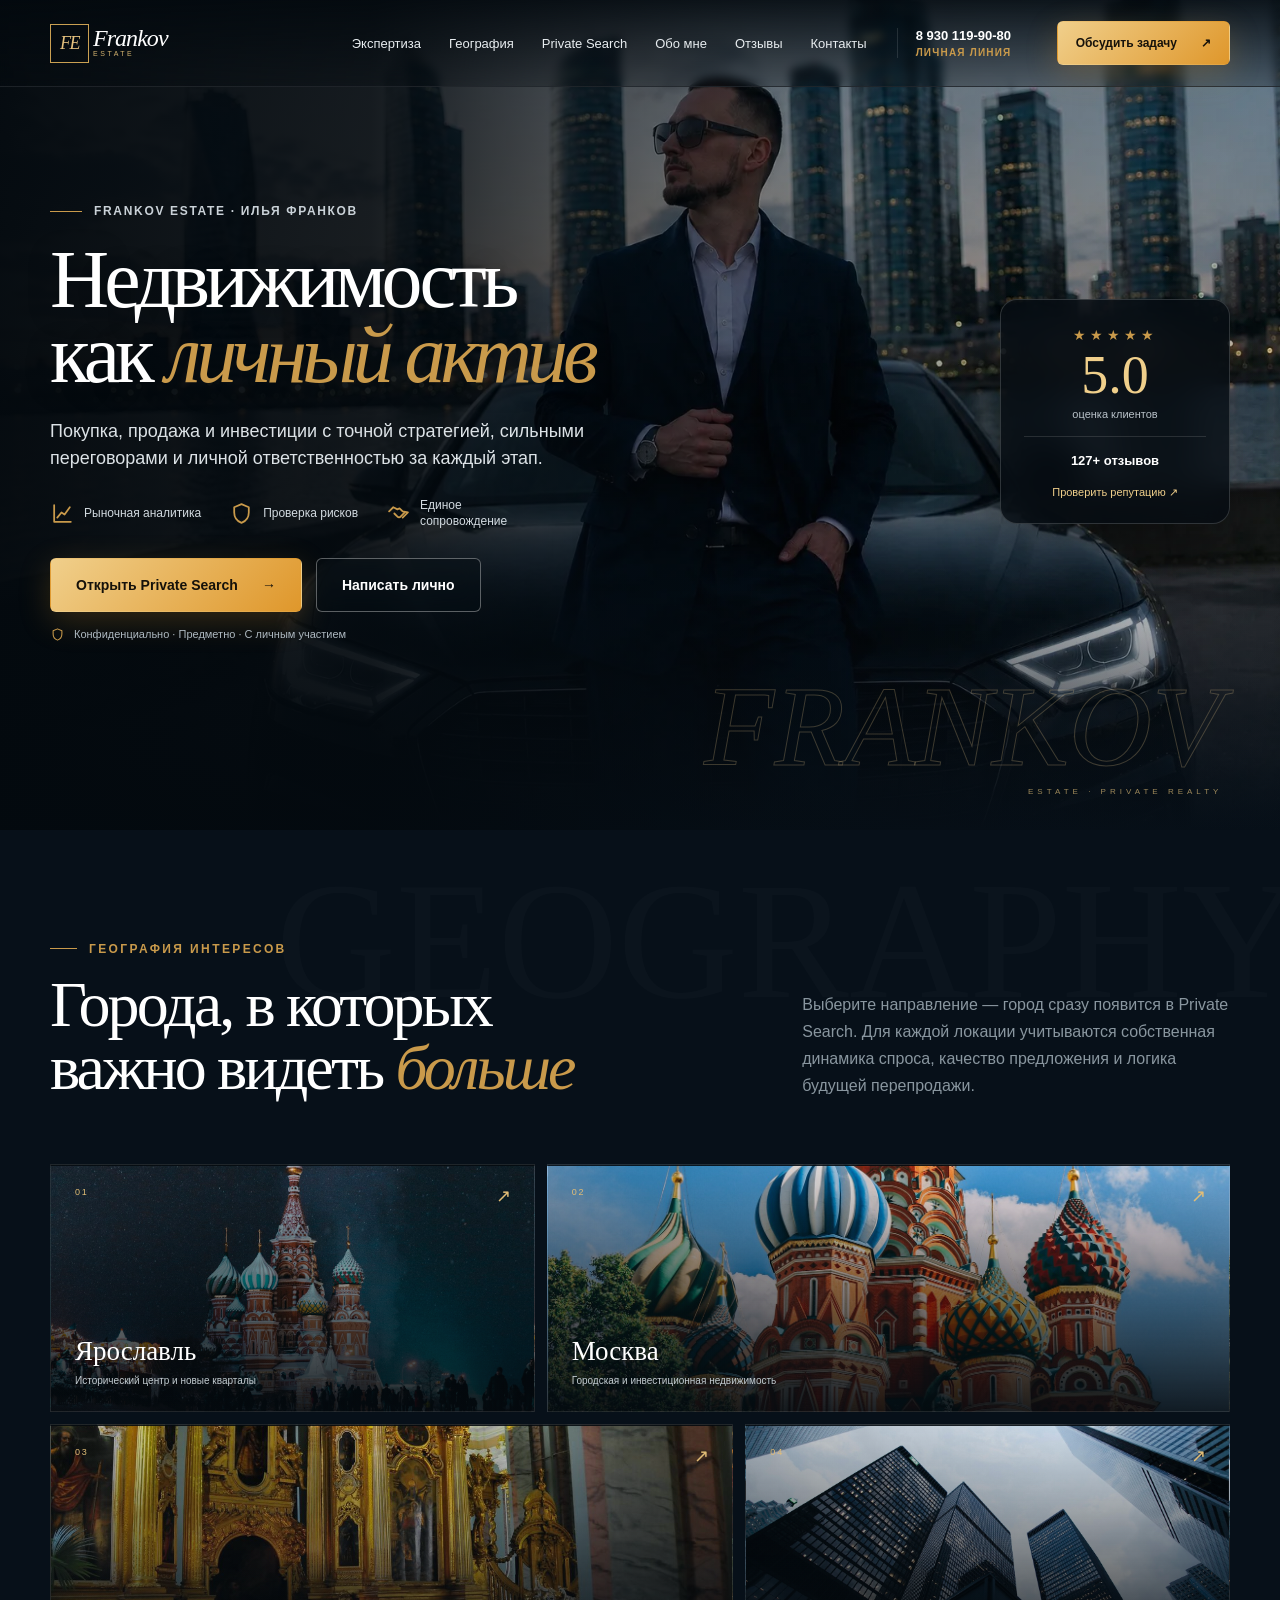
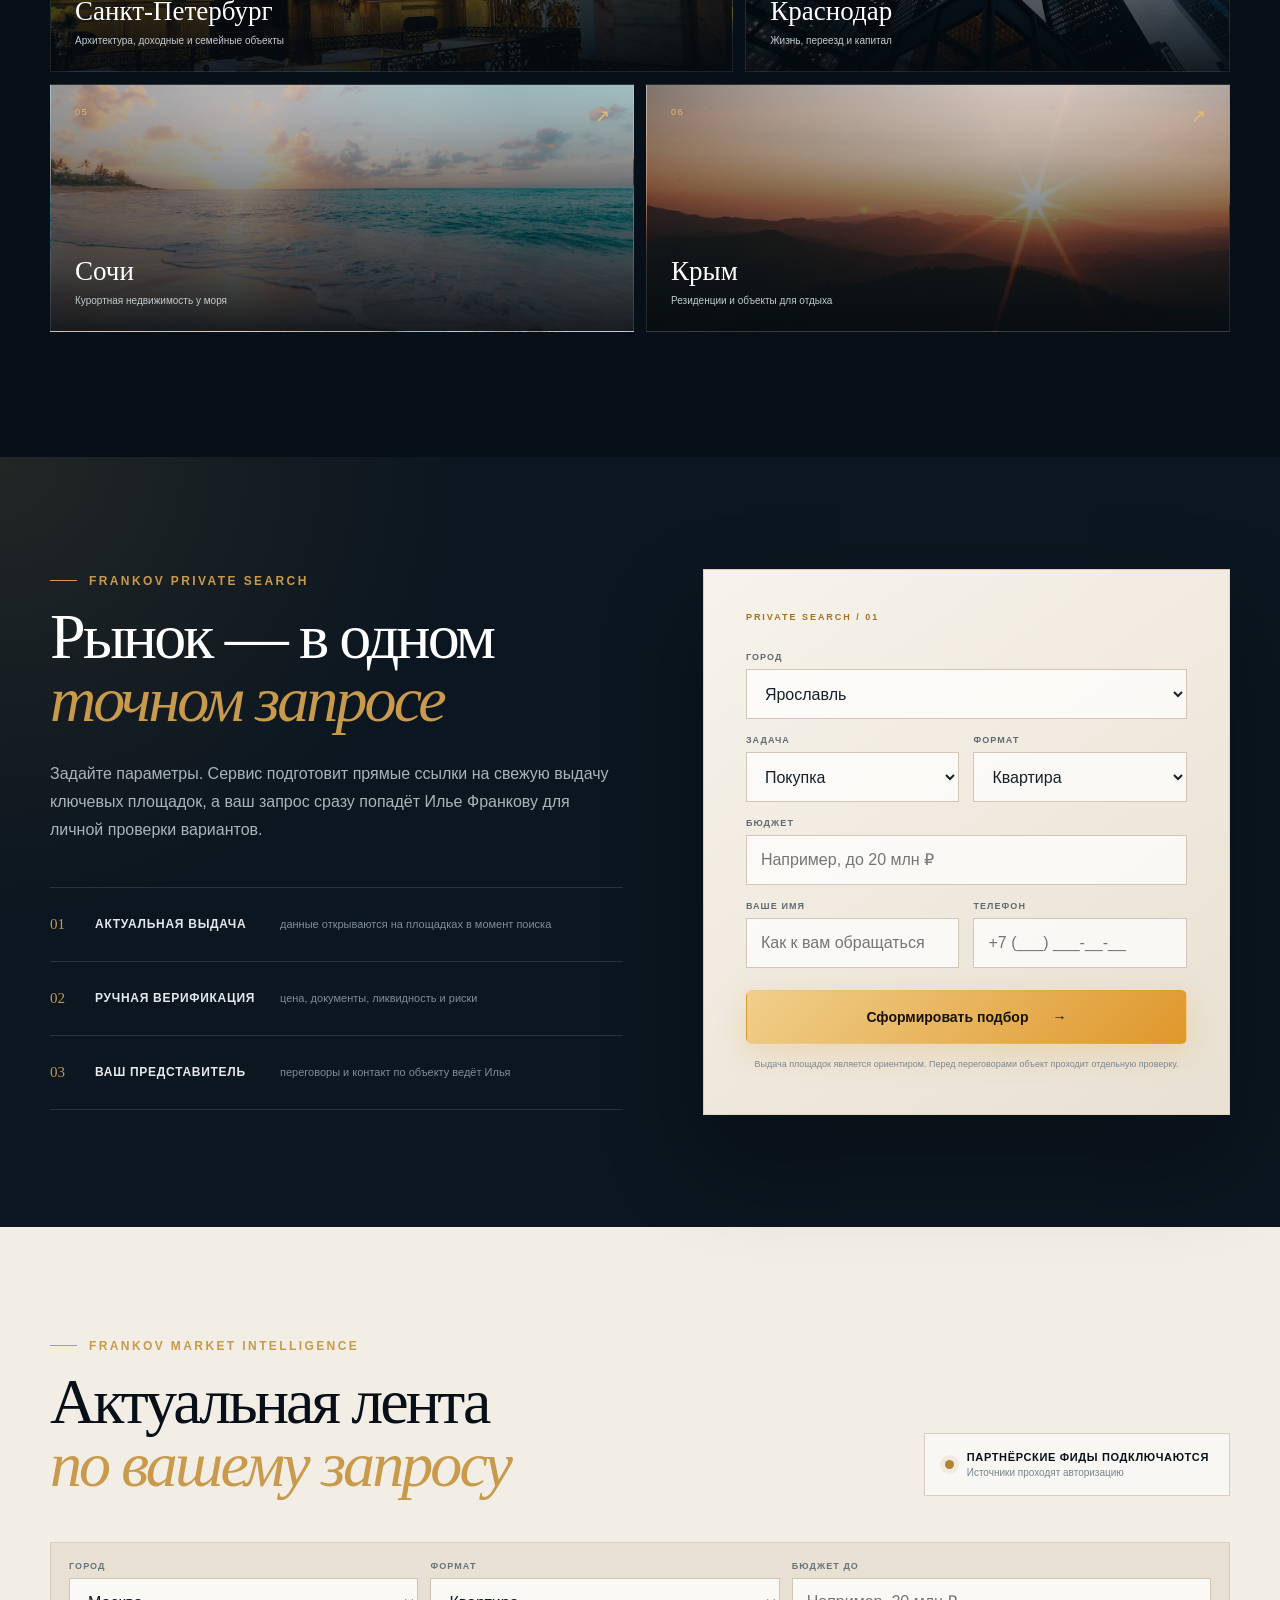
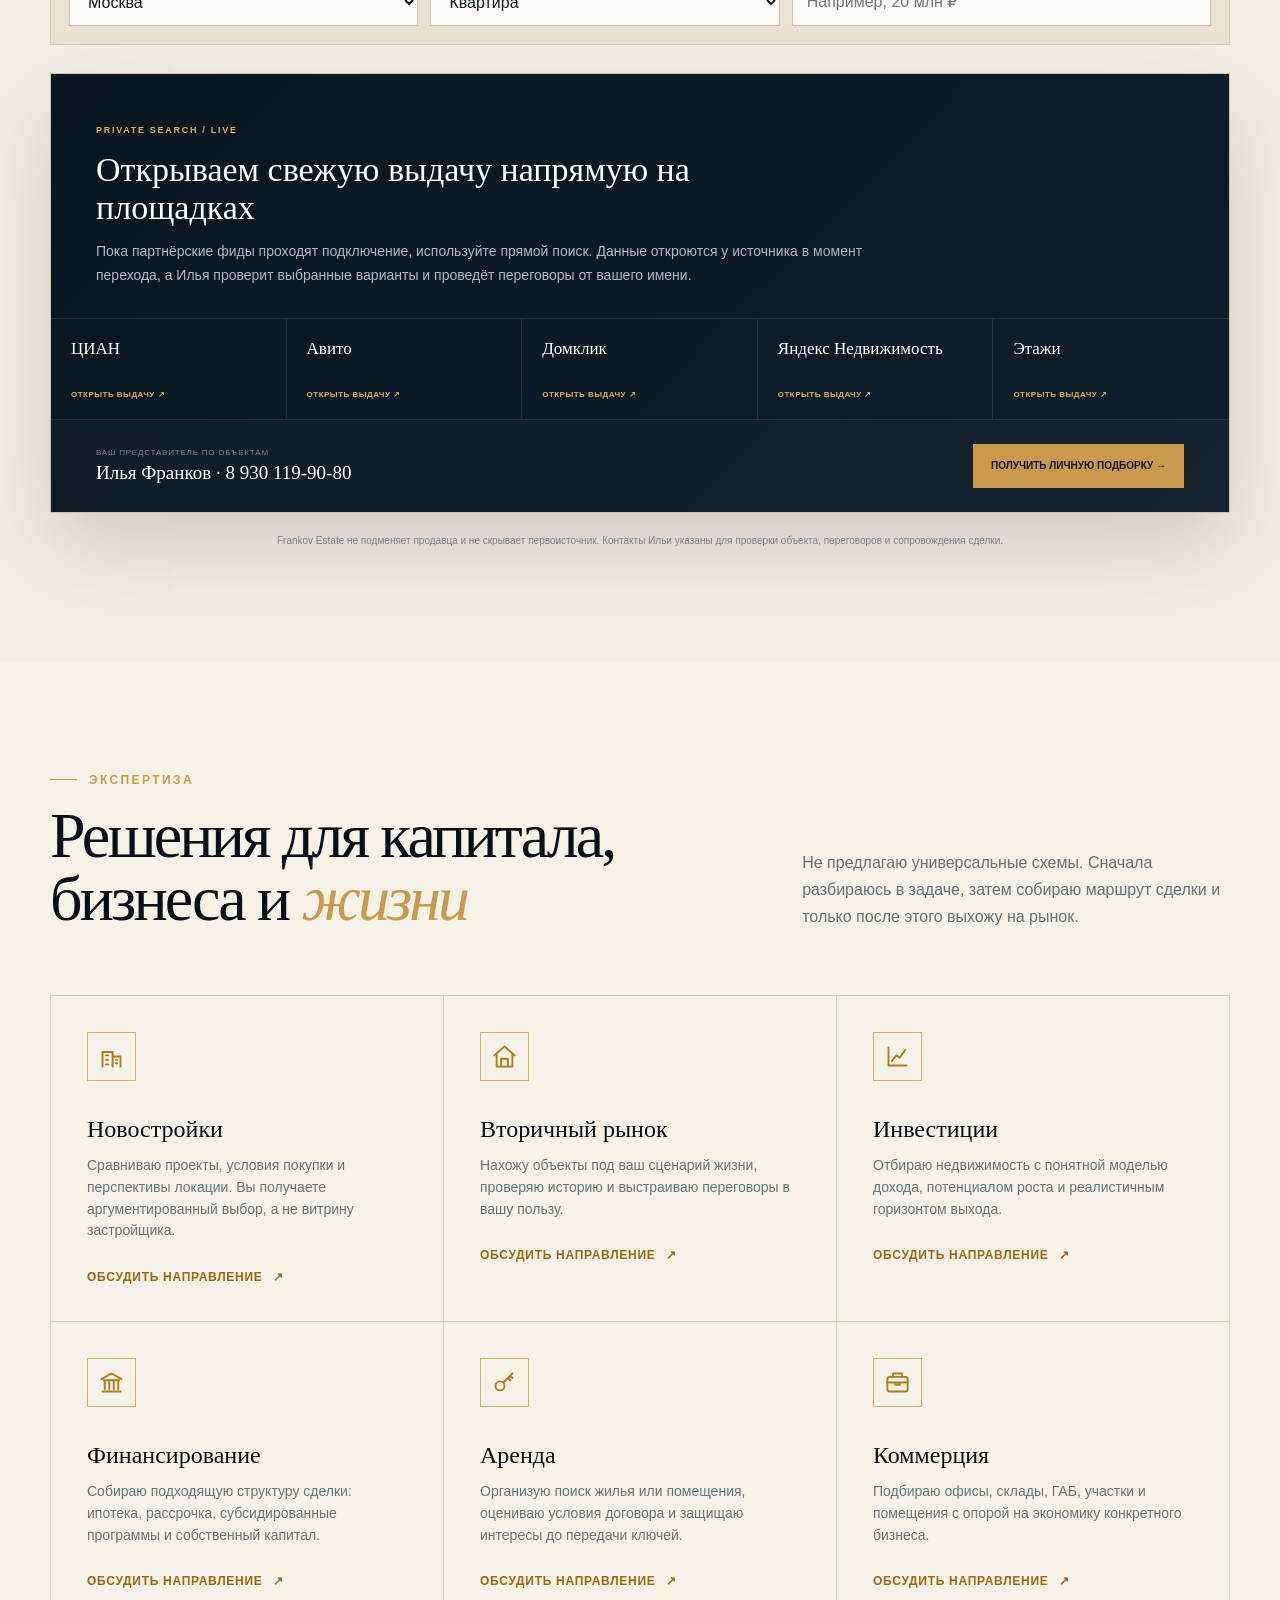
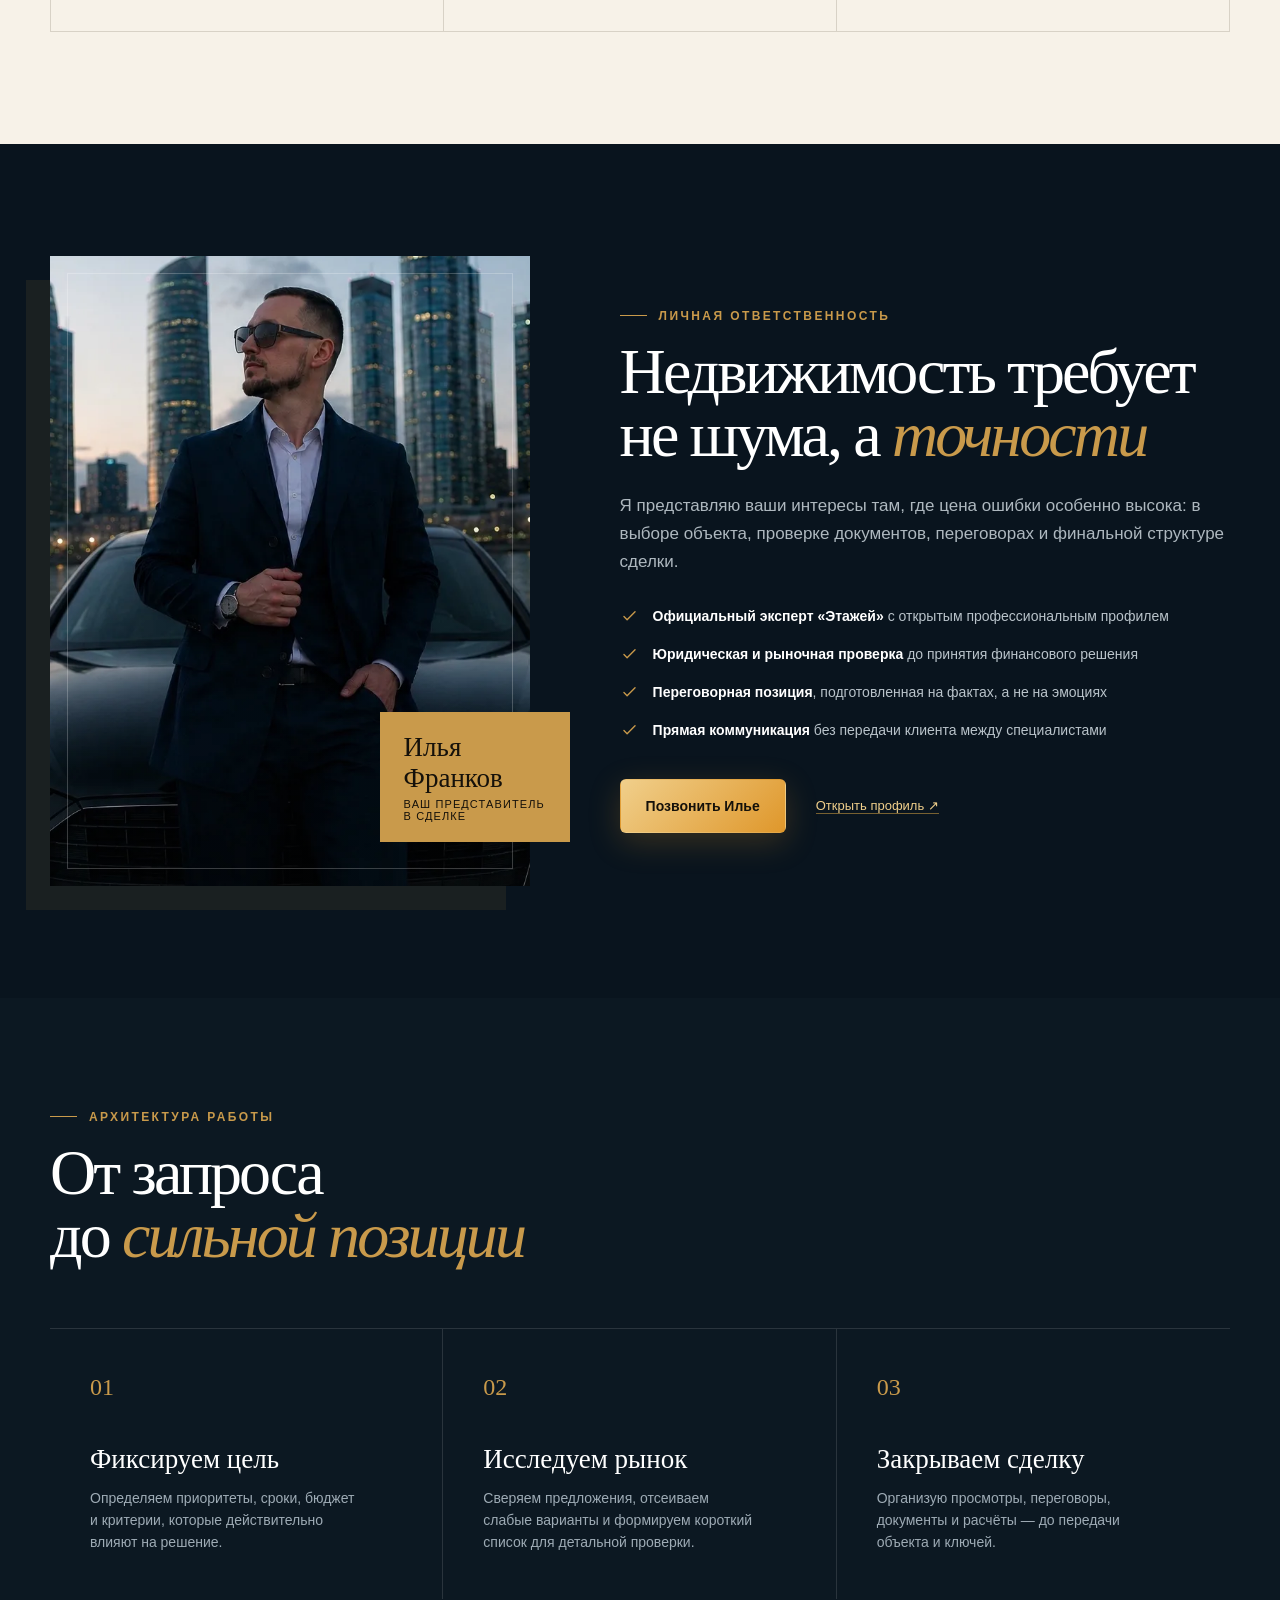
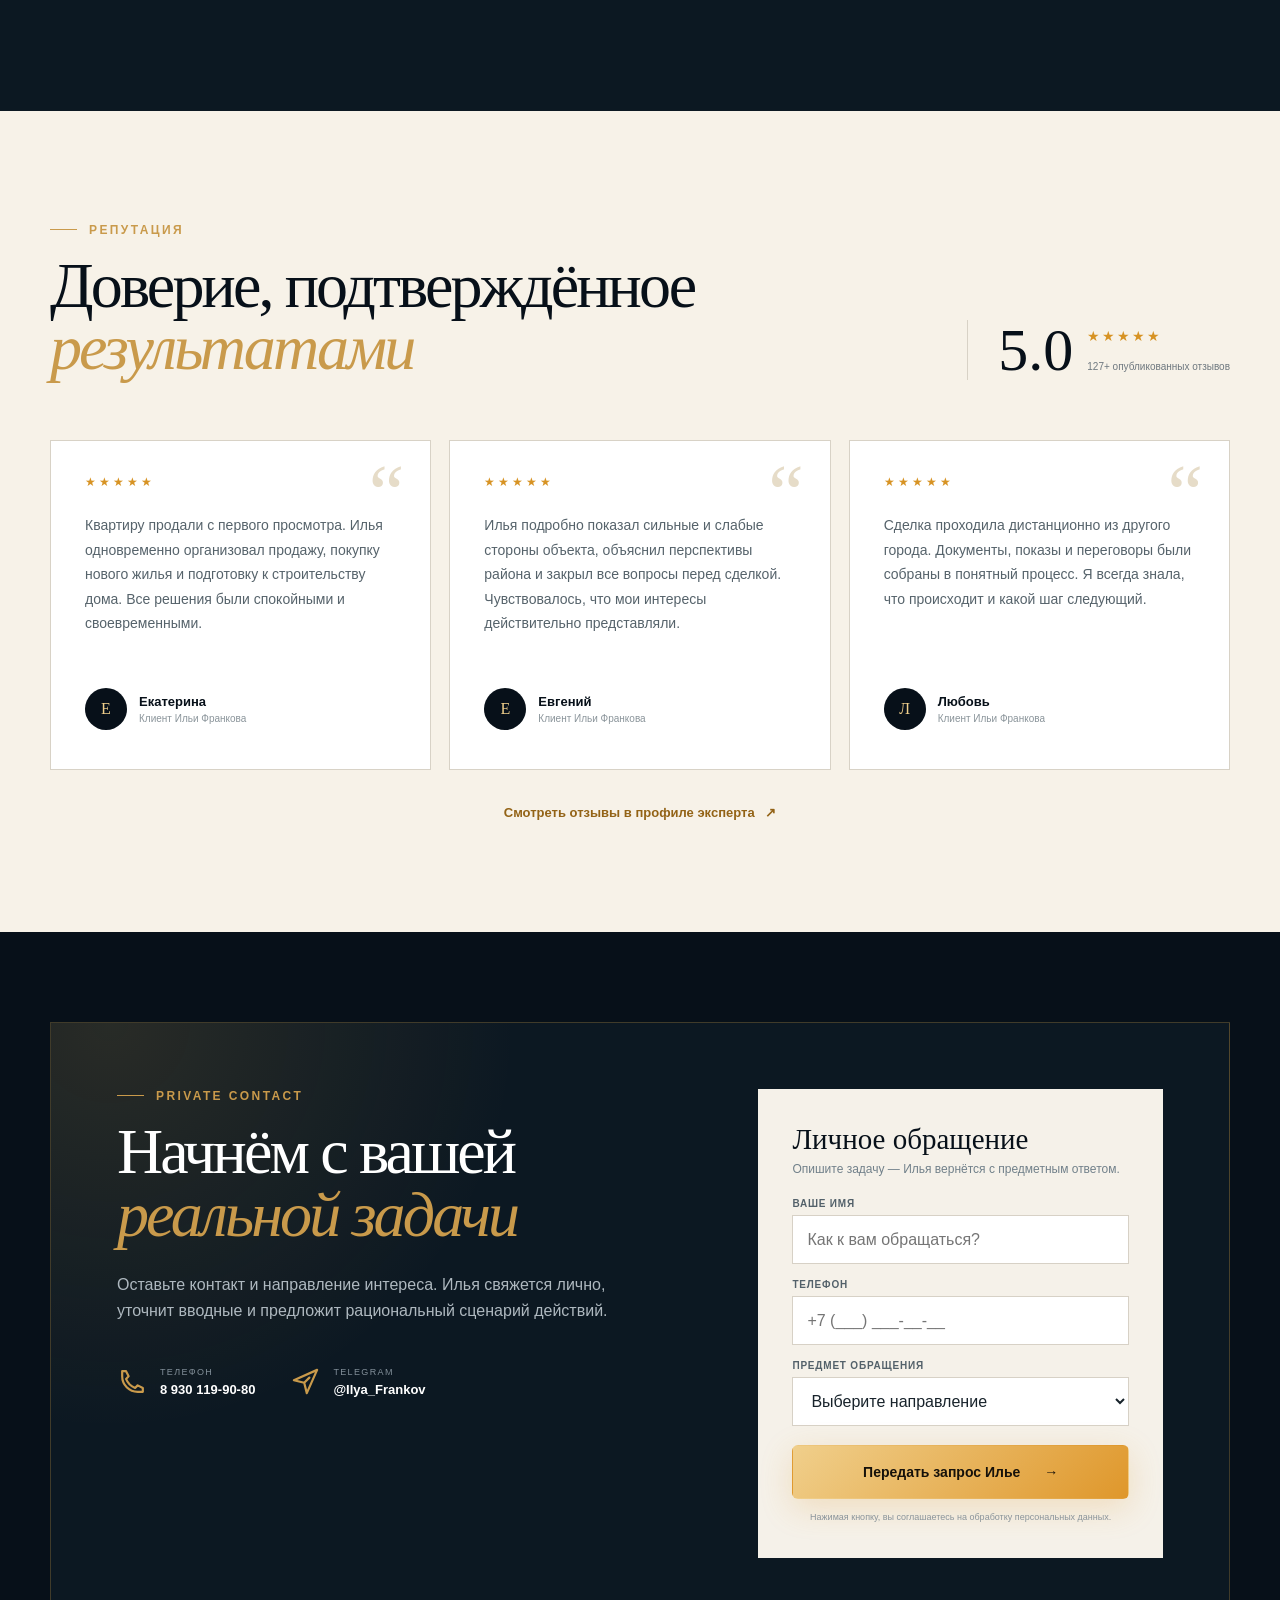
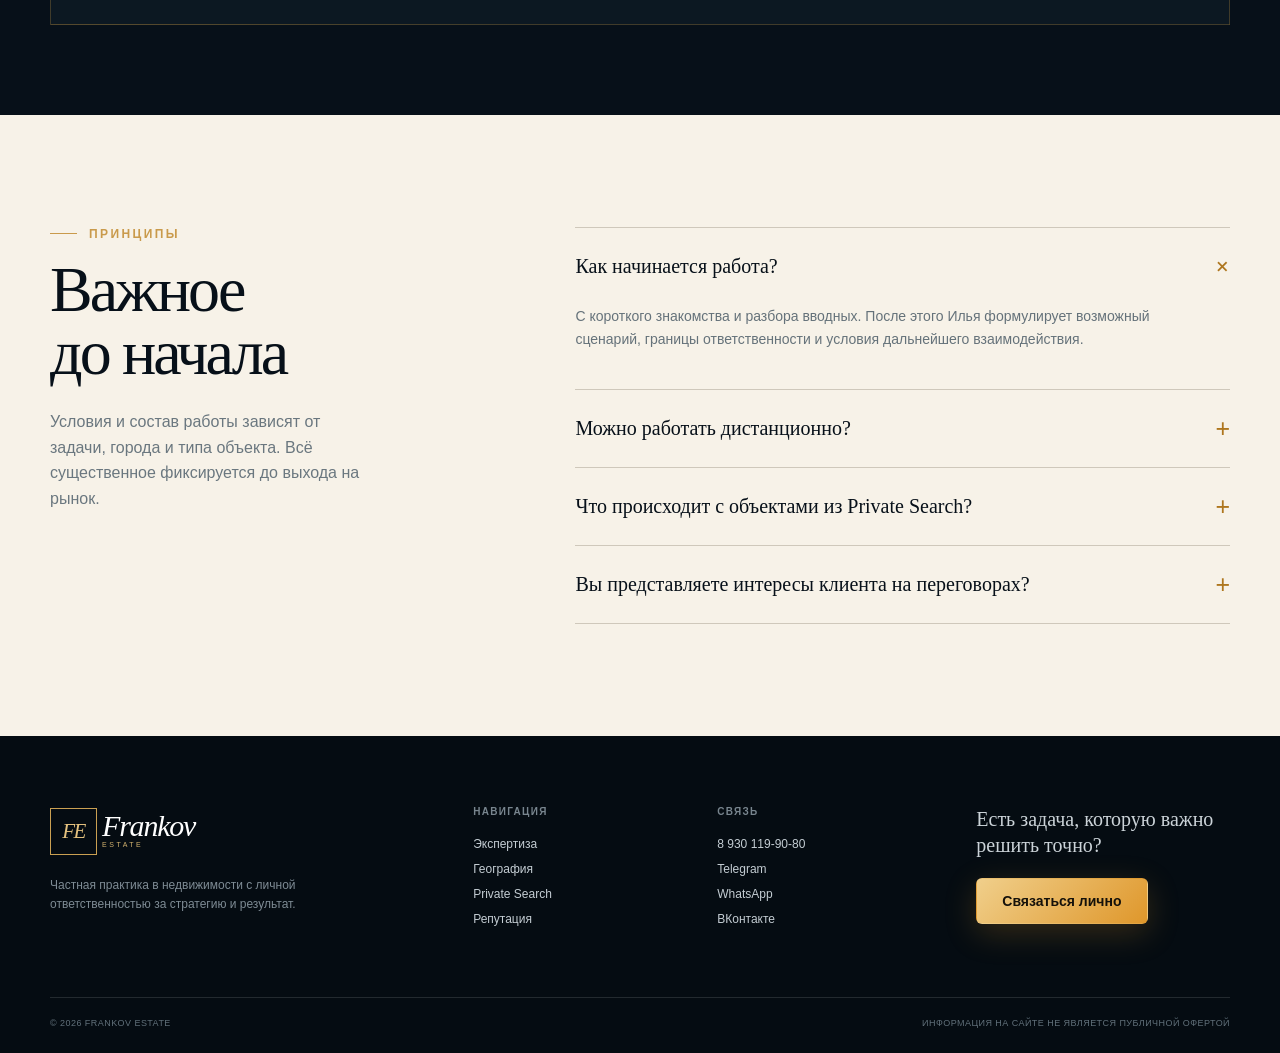
==== commit 6201a74d: "Add Frankov market catalog" ====
--- a/index.html
+++ b/index.html
@@ -1 +1 @@
-<!DOCTYPE html><html lang="ru"><head><meta charSet="utf-8"/><meta name="viewport" content="width=device-width, initial-scale=1"/><link rel="stylesheet" href="/_next/static/chunks/24cwgvar-tay3.css" data-precedence="next"/><link rel="preload" as="script" fetchPriority="low" href="/_next/static/chunks/1jq4o6yq14o4c.js"/><script src="/_next/static/chunks/2imbn557mdp29.js" async=""></script><script src="/_next/static/chunks/3n7dm2ojtyzwn.js" async=""></script><script src="/_next/static/chunks/turbopack-0_ef9nardpfaq.js" async=""></script><script src="/_next/static/chunks/158myu8e_yme3.js" async=""></script><script src="/_next/static/chunks/0baqer00xl01d.js" async=""></script><meta name="theme-color" content="#071019"/><title>Frankov Estate — частная практика в недвижимости</title><meta name="description" content="Покупка, продажа и инвестиции в недвижимость с личным сопровождением Ильи Франкова. Ярославль, Москва, Санкт-Петербург, Краснодар, Сочи и Крым."/><link rel="author" href="https://frankov-estate.frankovfrenk.chatgpt.site"/><meta name="author" content="Илья Франков"/><meta name="keywords" content="Илья Франков,Frankov Estate,риелтор Ярославль,эксперт по недвижимости,подбор недвижимости,инвестиции в недвижимость,продажа квартиры"/><meta name="creator" content="Frankov Estate"/><meta name="publisher" content="Frankov Estate"/><meta name="robots" content="index, follow"/><meta name="googlebot" content="index, follow, max-video-preview:-1, max-image-preview:large, max-snippet:-1"/><meta name="category" content="real estate"/><link rel="canonical" href="https://frankov-estate.frankovfrenk.chatgpt.site/"/><meta property="og:title" content="Frankov Estate — недвижимость как личный актив"/><meta property="og:description" content="Частная практика Ильи Франкова: стратегия, поиск, переговоры и сопровождение сделки."/><meta property="og:url" content="https://frankov-estate.frankovfrenk.chatgpt.site/"/><meta property="og:site_name" content="Frankov Estate"/><meta property="og:locale" content="ru_RU"/><meta property="og:image" content="https://frankov-estate.frankovfrenk.chatgpt.site/images/ilya-frankov.png"/><meta property="og:image:width" content="1536"/><meta property="og:image:height" content="1024"/><meta property="og:image:alt" content="Илья Франков — эксперт по недвижимости"/><meta property="og:type" content="website"/><meta name="twitter:card" content="summary_large_image"/><meta name="twitter:title" content="Frankov Estate"/><meta name="twitter:description" content="Частная практика в недвижимости с личной ответственностью за результат."/><meta name="twitter:image" content="https://frankov-estate.frankovfrenk.chatgpt.site/images/ilya-frankov.png"/><script src="/_next/static/chunks/0cz1d0mv5g_q7.js" noModule=""></script></head><body><div hidden=""><!--$--><!--/$--></div><main><script type="application/ld+json">{"@context":"https://schema.org","@type":"RealEstateAgent","name":"Frankov Estate — Илья Франков","url":"https://frankov-estate.frankovfrenk.chatgpt.site","image":"https://frankov-estate.frankovfrenk.chatgpt.site/images/ilya-frankov.png","telephone":"+79301199080","priceRange":"По договорённости","founder":{"@type":"Person","name":"Илья Франков","jobTitle":"Эксперт по недвижимости"},"areaServed":["Ярославль","Москва","Санкт-Петербург","Краснодар","Сочи","Крым"],"sameAs":["https://t.me/Ilya_Frankov","https://vk.com/liluxa1","https://yar.etagi.com/realtors/127935/"]}</script><header class="site-header"><div class="shell header-inner"><a href="#top" class="brand" aria-label="Frankov Estate — на главную"><span class="wordmark"><i>FE</i><strong>Frankov</strong><small>ESTATE</small></span></a><nav class="nav"><a href="#services">Экспертиза</a><a href="#geography">География</a><a href="#selection">Private Search</a><a href="#about">Обо мне</a><a href="#reviews">Отзывы</a><a href="#contacts">Контакты</a><a class="nav-mobile-cta" href="#consultation">Обсудить задачу</a></nav><a class="header-phone" href="tel:+79301199080"><span>8 930 119-90-80</span><b>Личная линия</b></a><a class="button button-gold header-cta" href="#consultation">Обсудить задачу <span>↗</span></a><button class="menu-toggle" aria-label="Открыть меню" aria-expanded="false"><span></span><span></span></button></div></header><section class="hero" id="top"><div class="hero-media" aria-hidden="true"></div><div class="hero-shade" aria-hidden="true"></div><div class="shell hero-grid"><div class="hero-copy"><div class="eyebrow"><span></span> Frankov Estate · Илья Франков</div><h1>Недвижимость<br/>как <em>личный актив</em></h1><p class="hero-lead">Покупка, продажа и инвестиции с точной стратегией, сильными переговорами и личной ответственностью за каждый этап.</p><div class="trust-row"><span><svg viewBox="0 0 24 24" aria-hidden="true" fill="none" stroke="currentColor" stroke-width="1.7" stroke-linecap="round" stroke-linejoin="round"><path d="M4 20V4M4 20h16"></path><path d="m7 16 4-5 3 2 5-7"></path></svg>Рыночная аналитика</span><span><svg viewBox="0 0 24 24" aria-hidden="true" fill="none" stroke="currentColor" stroke-width="1.7" stroke-linecap="round" stroke-linejoin="round"><path d="M12 3 5 6v5c0 4.8 2.7 8.3 7 10 4.3-1.7 7-5.2 7-10V6l-7-3Z"></path></svg>Проверка рисков</span><span><svg viewBox="0 0 24 24" aria-hidden="true" fill="none" stroke="currentColor" stroke-width="1.7" stroke-linecap="round" stroke-linejoin="round"><path d="m8 12 3 3a2 2 0 0 0 3 0l4-4"></path><path d="m3 10 4-4 4 2 2-1 3 3 5 1-5 5"></path></svg>Единое сопровождение</span></div><div class="hero-actions"><a href="#selection" class="button button-gold">Открыть Private Search <span>→</span></a><a href="https://t.me/Ilya_Frankov" target="_blank" rel="noreferrer" class="button button-glass">Написать лично</a></div><p class="microcopy"><svg viewBox="0 0 24 24" aria-hidden="true" fill="none" stroke="currentColor" stroke-width="1.7" stroke-linecap="round" stroke-linejoin="round"><path d="M12 3 5 6v5c0 4.8 2.7 8.3 7 10 4.3-1.7 7-5.2 7-10V6l-7-3Z"></path></svg>Конфиденциально · Предметно · С личным участием</p></div><aside class="rating-card"><div class="rating-stars">★★★★★</div><strong>5.0</strong><p>оценка клиентов</p><div class="rating-line"></div><b>127+ отзывов</b><a href="https://yar.etagi.com/realtors/127935/" target="_blank" rel="noreferrer">Проверить репутацию ↗</a></aside></div><div class="hero-signature"><span>FRANKOV</span><small>ESTATE · PRIVATE REALTY</small></div></section><section class="section geography" id="geography"><div class="shell"><div class="section-head"><div><p class="section-kicker">География интересов</p><h2>Города, в которых<br/>важно видеть <em>больше</em></h2></div><p>Выберите направление — город сразу появится в Private Search. Для каждой локации учитываются собственная динамика спроса, качество предложения и логика будущей перепродажи.</p></div><div class="city-grid"><a class="city-card city-1" href="/city/yaroslavl/index.html" style="background-image:linear-gradient(180deg,rgba(4,10,15,.05),rgba(4,10,15,.9)),url(&#x27;/images/cities/yaroslavl.jpg&#x27;)"><span class="city-no">0<!-- -->1</span><span class="city-copy"><strong>Ярославль</strong><small>Исторический центр и новые кварталы</small></span><span class="city-arrow">↗</span></a><a class="city-card city-2" href="/city/moscow/index.html" style="background-image:linear-gradient(180deg,rgba(4,10,15,.05),rgba(4,10,15,.9)),url(&#x27;/images/cities/moscow.jpg&#x27;)"><span class="city-no">0<!-- -->2</span><span class="city-copy"><strong>Москва</strong><small>Городская и инвестиционная недвижимость</small></span><span class="city-arrow">↗</span></a><a class="city-card city-3" href="/city/saint-petersburg/index.html" style="background-image:linear-gradient(180deg,rgba(4,10,15,.05),rgba(4,10,15,.9)),url(&#x27;/images/cities/petersburg.jpg&#x27;)"><span class="city-no">0<!-- -->3</span><span class="city-copy"><strong>Санкт-Петербург</strong><small>Архитектура, доходные и семейные объекты</small></span><span class="city-arrow">↗</span></a><a class="city-card city-4" href="/city/krasnodar/index.html" style="background-image:linear-gradient(180deg,rgba(4,10,15,.05),rgba(4,10,15,.9)),url(&#x27;/images/cities/krasnodar.jpg&#x27;)"><span class="city-no">0<!-- -->4</span><span class="city-copy"><strong>Краснодар</strong><small>Жизнь, переезд и капитал</small></span><span class="city-arrow">↗</span></a><a class="city-card city-5" href="/city/sochi/index.html" style="background-image:linear-gradient(180deg,rgba(4,10,15,.05),rgba(4,10,15,.9)),url(&#x27;/images/cities/sochi.jpg&#x27;)"><span class="city-no">0<!-- -->5</span><span class="city-copy"><strong>Сочи</strong><small>Курортная недвижимость у моря</small></span><span class="city-arrow">↗</span></a><a class="city-card city-6" href="/city/crimea/index.html" style="background-image:linear-gradient(180deg,rgba(4,10,15,.05),rgba(4,10,15,.9)),url(&#x27;/images/cities/crimea.jpg&#x27;)"><span class="city-no">0<!-- -->6</span><span class="city-copy"><strong>Крым</strong><small>Резиденции и объекты для отдыха</small></span><span class="city-arrow">↗</span></a></div></div></section><section class="section selection" id="selection"><div class="shell"><div class="concierge-grid"><div class="concierge-copy"><p class="section-kicker">Frankov Private Search</p><h2>Рынок — в одном<br/><em>точном запросе</em></h2><p>Задайте параметры. Сервис подготовит прямые ссылки на свежую выдачу ключевых площадок, а ваш запрос сразу попадёт Илье Франкову для личной проверки вариантов.</p><div class="concierge-points"><span>01 <b>Актуальная выдача</b><small>данные открываются на площадках в момент поиска</small></span><span>02 <b>Ручная верификация</b><small>цена, документы, ликвидность и риски</small></span><span>03 <b>Ваш представитель</b><small>переговоры и контакт по объекту ведёт Илья</small></span></div></div><form class="concierge-form"><div class="private-label">PRIVATE SEARCH / 01</div><label><span>Город</span><select><option selected="">Ярославль</option><option>Москва</option><option>Санкт-Петербург</option><option>Краснодар</option><option>Сочи</option><option>Крым</option></select></label><div class="form-pair"><label><span>Задача</span><select><option selected="">Покупка</option><option>Аренда</option><option>Инвестиции</option></select></label><label><span>Формат</span><select><option selected="">Квартира</option><option>Дом</option><option>Новостройка</option><option>Коммерция</option><option>Участок</option></select></label></div><label><span>Бюджет</span><input placeholder="Например, до 20 млн ₽" value=""/></label><div class="form-pair"><label><span>Ваше имя</span><input required="" maxLength="80" placeholder="Как к вам обращаться" name="name"/></label><label><span>Телефон</span><input required="" minLength="7" maxLength="30" placeholder="+7 (___) ___-__-__" name="phone"/></label></div><input class="honeypot" tabindex="-1" autoComplete="off" name="company"/><button class="button button-gold concierge-submit">Сформировать подбор<span>→</span></button><small>Выдача площадок является ориентиром. Перед переговорами объект проходит отдельную проверку.</small></form></div></div></section><section class="section services" id="services"><div class="shell"><div class="section-head"><div><p class="section-kicker">Экспертиза</p><h2>Решения для капитала,<br/>бизнеса и <em>жизни</em></h2></div><p>Не предлагаю универсальные схемы. Сначала разбираюсь в задаче, затем собираю маршрут сделки и только после этого выхожу на рынок.</p></div><div class="service-grid"><article class="service-card"><div class="icon-box"><svg viewBox="0 0 24 24" aria-hidden="true" fill="none" stroke="currentColor" stroke-width="1.7" stroke-linecap="round" stroke-linejoin="round"><path d="M4 21V8h9v13M13 12h7v9M7 11h2M7 15h2M7 19h2M16 15h1M16 18h1"></path></svg></div><h3>Новостройки</h3><p>Сравниваю проекты, условия покупки и перспективы локации. Вы получаете аргументированный выбор, а не витрину застройщика.</p><a href="#consultation">Обсудить направление <span>↗</span></a></article><article class="service-card"><div class="icon-box"><svg viewBox="0 0 24 24" aria-hidden="true" fill="none" stroke="currentColor" stroke-width="1.7" stroke-linecap="round" stroke-linejoin="round"><path d="m3 11 9-8 9 8"></path><path d="M5 10v11h14V10M9 21v-7h6v7"></path></svg></div><h3>Вторичный рынок</h3><p>Нахожу объекты под ваш сценарий жизни, проверяю историю и выстраиваю переговоры в вашу пользу.</p><a href="#consultation">Обсудить направление <span>↗</span></a></article><article class="service-card"><div class="icon-box"><svg viewBox="0 0 24 24" aria-hidden="true" fill="none" stroke="currentColor" stroke-width="1.7" stroke-linecap="round" stroke-linejoin="round"><path d="M4 20V4M4 20h16"></path><path d="m7 16 4-5 3 2 5-7"></path></svg></div><h3>Инвестиции</h3><p>Отбираю недвижимость с понятной моделью дохода, потенциалом роста и реалистичным горизонтом выхода.</p><a href="#consultation">Обсудить направление <span>↗</span></a></article><article class="service-card"><div class="icon-box"><svg viewBox="0 0 24 24" aria-hidden="true" fill="none" stroke="currentColor" stroke-width="1.7" stroke-linecap="round" stroke-linejoin="round"><path d="m3 9 9-5 9 5M5 10h14M6 10v8M10 10v8M14 10v8M18 10v8M4 20h16"></path></svg></div><h3>Финансирование</h3><p>Собираю подходящую структуру сделки: ипотека, рассрочка, субсидированные программы и собственный капитал.</p><a href="#consultation">Обсудить направление <span>↗</span></a></article><article class="service-card"><div class="icon-box"><svg viewBox="0 0 24 24" aria-hidden="true" fill="none" stroke="currentColor" stroke-width="1.7" stroke-linecap="round" stroke-linejoin="round"><circle cx="8" cy="15" r="4"></circle><path d="m11 12 8-8M15 8l2 2M17 6l2 2"></path></svg></div><h3>Аренда</h3><p>Организую поиск жилья или помещения, оцениваю условия договора и защищаю интересы до передачи ключей.</p><a href="#consultation">Обсудить направление <span>↗</span></a></article><article class="service-card"><div class="icon-box"><svg viewBox="0 0 24 24" aria-hidden="true" fill="none" stroke="currentColor" stroke-width="1.7" stroke-linecap="round" stroke-linejoin="round"><rect x="3" y="7" width="18" height="13" rx="2"></rect><path d="M8 7V4h8v3M3 12h18M10 12v2h4v-2"></path></svg></div><h3>Коммерция</h3><p>Подбираю офисы, склады, ГАБ, участки и помещения с опорой на экономику конкретного бизнеса.</p><a href="#consultation">Обсудить направление <span>↗</span></a></article></div></div></section><section class="section about" id="about"><div class="shell about-grid"><div class="about-photo"><div class="photo-badge"><b>Илья Франков</b><span>Ваш представитель в сделке</span></div></div><div class="about-copy"><p class="section-kicker">Личная ответственность</p><h2>Недвижимость требует не шума, а <em>точности</em></h2><p class="about-lead">Я представляю ваши интересы там, где цена ошибки особенно высока: в выборе объекта, проверке документов, переговорах и финальной структуре сделки.</p><ul><li><svg viewBox="0 0 24 24" aria-hidden="true" fill="none" stroke="currentColor" stroke-width="1.7" stroke-linecap="round" stroke-linejoin="round"><path d="m5 12 4 4L19 6"></path></svg><span><b>Официальный эксперт «Этажей»</b> с открытым профессиональным профилем</span></li><li><svg viewBox="0 0 24 24" aria-hidden="true" fill="none" stroke="currentColor" stroke-width="1.7" stroke-linecap="round" stroke-linejoin="round"><path d="m5 12 4 4L19 6"></path></svg><span><b>Юридическая и рыночная проверка</b> до принятия финансового решения</span></li><li><svg viewBox="0 0 24 24" aria-hidden="true" fill="none" stroke="currentColor" stroke-width="1.7" stroke-linecap="round" stroke-linejoin="round"><path d="m5 12 4 4L19 6"></path></svg><span><b>Переговорная позиция</b>, подготовленная на фактах, а не на эмоциях</span></li><li><svg viewBox="0 0 24 24" aria-hidden="true" fill="none" stroke="currentColor" stroke-width="1.7" stroke-linecap="round" stroke-linejoin="round"><path d="m5 12 4 4L19 6"></path></svg><span><b>Прямая коммуникация</b> без передачи клиента между специалистами</span></li></ul><div class="about-actions"><a href="tel:+79301199080" class="button button-gold">Позвонить Илье</a><a href="https://yar.etagi.com/realtors/127935/" target="_blank" rel="noreferrer" class="text-link">Открыть профиль ↗</a></div></div></div></section><section class="section process" id="process"><div class="shell"><div class="section-head compact"><div><p class="section-kicker">Архитектура работы</p><h2>От запроса<br/>до <em>сильной позиции</em></h2></div></div><div class="step-grid"><article><span>01</span><h3>Фиксируем цель</h3><p>Определяем приоритеты, сроки, бюджет и критерии, которые действительно влияют на решение.</p></article><article><span>02</span><h3>Исследуем рынок</h3><p>Сверяем предложения, отсеиваем слабые варианты и формируем короткий список для детальной проверки.</p></article><article><span>03</span><h3>Закрываем сделку</h3><p>Организую просмотры, переговоры, документы и расчёты — до передачи объекта и ключей.</p></article></div></div></section><section class="section reviews" id="reviews"><div class="shell"><div class="reviews-head"><div><p class="section-kicker">Репутация</p><h2>Доверие, подтверждённое<br/><em>результатами</em></h2></div><div class="score"><b>5.0</b><span>★★★★★</span><small>127+ опубликованных отзывов</small></div></div><div class="review-grid"><article><div class="quote">“</div><div class="stars">★★★★★</div><p>Квартиру продали с первого просмотра. Илья одновременно организовал продажу, покупку нового жилья и подготовку к строительству дома. Все решения были спокойными и своевременными.</p><footer><span>Е</span><div><b>Екатерина</b><small>Клиент Ильи Франкова</small></div></footer></article><article><div class="quote">“</div><div class="stars">★★★★★</div><p>Илья подробно показал сильные и слабые стороны объекта, объяснил перспективы района и закрыл все вопросы перед сделкой. Чувствовалось, что мои интересы действительно представляли.</p><footer><span>Е</span><div><b>Евгений</b><small>Клиент Ильи Франкова</small></div></footer></article><article><div class="quote">“</div><div class="stars">★★★★★</div><p>Сделка проходила дистанционно из другого города. Документы, показы и переговоры были собраны в понятный процесс. Я всегда знала, что происходит и какой шаг следующий.</p><footer><span>Л</span><div><b>Любовь</b><small>Клиент Ильи Франкова</small></div></footer></article></div><a class="reviews-link" href="https://yar.etagi.com/feedback/?realtor=127935" target="_blank" rel="noreferrer">Смотреть отзывы в профиле эксперта <span>↗</span></a></div></section><section class="section lead-section" id="consultation"><div class="shell lead-panel"><div class="lead-copy"><p class="section-kicker">Private contact</p><h2>Начнём с вашей<br/><em>реальной задачи</em></h2><p>Оставьте контакт и направление интереса. Илья свяжется лично, уточнит вводные и предложит рациональный сценарий действий.</p><div class="direct-links"><a href="tel:+79301199080"><svg viewBox="0 0 24 24" aria-hidden="true" fill="none" stroke="currentColor" stroke-width="1.7" stroke-linecap="round" stroke-linejoin="round"><path d="M7 4H4v4c0 6.6 5.4 12 12 12h4v-3l-4-2-2 2c-3-1.2-5.8-4-7-7l2-2-2-4Z"></path></svg><span><small>Телефон</small>8 930 119-90-80</span></a><a href="https://t.me/Ilya_Frankov" target="_blank" rel="noreferrer"><svg viewBox="0 0 24 24" aria-hidden="true" fill="none" stroke="currentColor" stroke-width="1.7" stroke-linecap="round" stroke-linejoin="round"><path d="m3 11 18-8-8 18-2-8-8-2Zm8 2 4-4"></path></svg><span><small>Telegram</small>@Ilya_Frankov</span></a></div></div><form class="lead-form"><h3>Личное обращение</h3><p>Опишите задачу — Илья вернётся с предметным ответом.</p><label><span>Ваше имя</span><input type="text" placeholder="Как к вам обращаться?" required="" maxLength="80" name="name"/></label><label><span>Телефон</span><input type="tel" placeholder="+7 (___) ___-__-__" required="" minLength="7" maxLength="30" name="phone"/></label><label><span>Предмет обращения</span><select name="interest"><option value="" disabled="" selected="">Выберите направление</option><option>Покупка недвижимости</option><option>Продажа недвижимости</option><option>Инвестиционная стратегия</option><option>Ипотечное решение</option><option>Аренда</option><option>Коммерческая недвижимость</option><option>Индивидуальный вопрос</option></select></label><label class="honeypot" aria-hidden="true"><input tabindex="-1" autoComplete="off" name="company"/></label><button class="button button-gold submit" type="submit">Передать запрос Илье<span>→</span></button><small>Нажимая кнопку, вы соглашаетесь на обработку персональных данных.</small></form></div></section><section class="section faq" id="faq"><div class="shell faq-grid"><div><p class="section-kicker">Принципы</p><h2>Важное<br/>до начала</h2><p>Условия и состав работы зависят от задачи, города и типа объекта. Всё существенное фиксируется до выхода на рынок.</p></div><div class="faq-list"><details open=""><summary>Как начинается работа?<span>+</span></summary><p>С короткого знакомства и разбора вводных. После этого Илья формулирует возможный сценарий, границы ответственности и условия дальнейшего взаимодействия.</p></details><details><summary>Можно работать дистанционно?<span>+</span></summary><p>Да. Просмотры, документы, согласования и расчёты выстраиваются так, чтобы клиент мог контролировать процесс из другого города.</p></details><details><summary>Что происходит с объектами из Private Search?<span>+</span></summary><p>Открытая выдача помогает увидеть рынок. Перед рекомендацией конкретного варианта отдельно проверяются документы, цена, ликвидность и обстоятельства продажи.</p></details><details><summary>Вы представляете интересы клиента на переговорах?<span>+</span></summary><p>Да. Переговоры строятся на анализе объекта и ситуации продавца, с заранее определённой целевой позицией и допустимыми условиями сделки.</p></details></div></div></section><footer class="footer" id="contacts"><div class="shell footer-grid"><div class="footer-brand"><span class="wordmark footer-wordmark"><i>FE</i><strong>Frankov</strong><small>ESTATE</small></span><p>Частная практика в недвижимости с личной ответственностью за стратегию и результат.</p></div><div><h3>Навигация</h3><a href="#services">Экспертиза</a><a href="#geography">География</a><a href="#selection">Private Search</a><a href="#reviews">Репутация</a></div><div><h3>Связь</h3><a href="tel:+79301199080">8 930 119-90-80</a><a href="https://t.me/Ilya_Frankov" target="_blank" rel="noreferrer">Telegram</a><a href="https://wa.me/79301199080" target="_blank" rel="noreferrer">WhatsApp</a><a href="https://vk.com/liluxa1" target="_blank" rel="noreferrer">ВКонтакте</a></div><div class="footer-cta"><p>Есть задача, которую важно решить точно?</p><a class="button button-gold" href="#consultation">Связаться лично</a></div></div><div class="shell footer-bottom"><span>© <!-- -->2026<!-- --> Frankov Estate</span><span>Информация на сайте не является публичной офертой</span></div></footer><div class="mobile-bar"><a href="tel:+79301199080"><svg viewBox="0 0 24 24" aria-hidden="true" fill="none" stroke="currentColor" stroke-width="1.7" stroke-linecap="round" stroke-linejoin="round"><path d="M7 4H4v4c0 6.6 5.4 12 12 12h4v-3l-4-2-2 2c-3-1.2-5.8-4-7-7l2-2-2-4Z"></path></svg>Позвонить</a><a href="https://t.me/Ilya_Frankov" target="_blank" rel="noreferrer"><svg viewBox="0 0 24 24" aria-hidden="true" fill="none" stroke="currentColor" stroke-width="1.7" stroke-linecap="round" stroke-linejoin="round"><path d="m3 11 18-8-8 18-2-8-8-2Zm8 2 4-4"></path></svg>Telegram</a><a href="#selection" class="mobile-accent">Private Search</a></div></main><!--$--><!--/$--><script src="/_next/static/chunks/1jq4o6yq14o4c.js" id="_R_" async=""></script><script>(self.__next_f=self.__next_f||[]).push([0])</script><script>self.__next_f.push([1,"1:\"$Sreact.fragment\"\n2:I[39756,[\"/_next/static/chunks/158myu8e_yme3.js\"],\"default\"]\n3:I[37457,[\"/_next/static/chunks/158myu8e_yme3.js\"],\"default\"]\n4:I[53501,[\"/_next/static/chunks/158myu8e_yme3.js\",\"/_next/static/chunks/0baqer00xl01d.js\"],\"default\"]\n15:I[68027,[\"/_next/static/chunks/158myu8e_yme3.js\"],\"default\",1]\n:HL[\"/_next/static/chunks/24cwgvar-tay3.css\",\"style\"]\n"])</script><script>self.__next_f.push([1,"0:{\"P\":null,\"c\":[\"\",\"\"],\"q\":\"\",\"i\":false,\"f\":[[[\"\",{\"children\":[\"__PAGE__\",{}]},\"$undefined\",\"$undefined\",16],[[\"$\",\"$1\",\"c\",{\"children\":[[[\"$\",\"link\",\"0\",{\"rel\":\"stylesheet\",\"href\":\"/_next/static/chunks/24cwgvar-tay3.css\",\"precedence\":\"next\",\"crossOrigin\":\"$undefined\",\"nonce\":\"$undefined\"}],[\"$\",\"script\",\"script-0\",{\"src\":\"/_next/static/chunks/158myu8e_yme3.js\",\"async\":true,\"nonce\":\"$undefined\"}]],[\"$\",\"html\",null,{\"lang\":\"ru\",\"children\":[\"$\",\"body\",null,{\"children\":[\"$\",\"$L2\",null,{\"parallelRouterKey\":\"children\",\"error\":\"$undefined\",\"errorStyles\":\"$undefined\",\"errorScripts\":\"$undefined\",\"template\":[\"$\",\"$L3\",null,{}],\"templateStyles\":\"$undefined\",\"templateScripts\":\"$undefined\",\"notFound\":[[[\"$\",\"title\",null,{\"children\":\"404: This page could not be found.\"}],[\"$\",\"div\",null,{\"style\":{\"fontFamily\":\"system-ui,\\\"Segoe UI\\\",Roboto,Helvetica,Arial,sans-serif,\\\"Apple Color Emoji\\\",\\\"Segoe UI Emoji\\\"\",\"height\":\"100vh\",\"textAlign\":\"center\",\"display\":\"flex\",\"flexDirection\":\"column\",\"alignItems\":\"center\",\"justifyContent\":\"center\"},\"children\":[\"$\",\"div\",null,{\"children\":[[\"$\",\"style\",null,{\"dangerouslySetInnerHTML\":{\"__html\":\"body{color:#000;background:#fff;margin:0}.next-error-h1{border-right:1px solid rgba(0,0,0,.3)}@media (prefers-color-scheme:dark){body{color:#fff;background:#000}.next-error-h1{border-right:1px solid rgba(255,255,255,.3)}}\"}}],[\"$\",\"h1\",null,{\"className\":\"next-error-h1\",\"style\":{\"display\":\"inline-block\",\"margin\":\"0 20px 0 0\",\"padding\":\"0 23px 0 0\",\"fontSize\":24,\"fontWeight\":500,\"verticalAlign\":\"top\",\"lineHeight\":\"49px\"},\"children\":404}],[\"$\",\"div\",null,{\"style\":{\"display\":\"inline-block\"},\"children\":[\"$\",\"h2\",null,{\"style\":{\"fontSize\":14,\"fontWeight\":400,\"lineHeight\":\"49px\",\"margin\":0},\"children\":\"This page could not be found.\"}]}]]}]}]],[]],\"forbidden\":\"$undefined\",\"unauthorized\":\"$undefined\"}]}]}]]}],{\"children\":[[\"$\",\"$1\",\"c\",{\"children\":[[\"$\",\"main\",null,{\"children\":[[\"$\",\"script\",null,{\"type\":\"application/ld+json\",\"dangerouslySetInnerHTML\":{\"__html\":\"{\\\"@context\\\":\\\"https://schema.org\\\",\\\"@type\\\":\\\"RealEstateAgent\\\",\\\"name\\\":\\\"Frankov Estate — Илья Франков\\\",\\\"url\\\":\\\"https://frankov-estate.frankovfrenk.chatgpt.site\\\",\\\"image\\\":\\\"https://frankov-estate.frankovfrenk.chatgpt.site/images/ilya-frankov.png\\\",\\\"telephone\\\":\\\"+79301199080\\\",\\\"priceRange\\\":\\\"По договорённости\\\",\\\"founder\\\":{\\\"@type\\\":\\\"Person\\\",\\\"name\\\":\\\"Илья Франков\\\",\\\"jobTitle\\\":\\\"Эксперт по недвижимости\\\"},\\\"areaServed\\\":[\\\"Ярославль\\\",\\\"Москва\\\",\\\"Санкт-Петербург\\\",\\\"Краснодар\\\",\\\"Сочи\\\",\\\"Крым\\\"],\\\"sameAs\\\":[\\\"https://t.me/Ilya_Frankov\\\",\\\"https://vk.com/liluxa1\\\",\\\"https://yar.etagi.com/realtors/127935/\\\"]}\"}}],[\"$\",\"$L4\",null,{}],[\"$\",\"section\",null,{\"className\":\"hero\",\"id\":\"top\",\"children\":[[\"$\",\"div\",null,{\"className\":\"hero-media\",\"aria-hidden\":\"true\"}],[\"$\",\"div\",null,{\"className\":\"hero-shade\",\"aria-hidden\":\"true\"}],[\"$\",\"div\",null,{\"className\":\"shell hero-grid\",\"children\":[[\"$\",\"div\",null,{\"className\":\"hero-copy\",\"children\":[[\"$\",\"div\",null,{\"className\":\"eyebrow\",\"children\":[[\"$\",\"span\",null,{}],\" Frankov Estate · Илья Франков\"]}],[\"$\",\"h1\",null,{\"children\":[\"Недвижимость\",[\"$\",\"br\",null,{}],\"как \",[\"$\",\"em\",null,{\"children\":\"личный актив\"}]]}],[\"$\",\"p\",null,{\"className\":\"hero-lead\",\"children\":\"Покупка, продажа и инвестиции с точной стратегией, сильными переговорами и личной ответственностью за каждый этап.\"}],[\"$\",\"div\",null,{\"className\":\"trust-row\",\"children\":[[\"$\",\"span\",null,{\"children\":[[\"$\",\"svg\",null,{\"viewBox\":\"0 0 24 24\",\"aria-hidden\":\"true\",\"fill\":\"none\",\"stroke\":\"currentColor\",\"strokeWidth\":\"1.7\",\"strokeLinecap\":\"round\",\"strokeLinejoin\":\"round\",\"children\":[[\"$\",\"path\",null,{\"d\":\"M4 20V4M4 20h16\"}],[\"$\",\"path\",null,{\"d\":\"m7 16 4-5 3 2 5-7\"}]]}],\"Рыночная аналитика\"]}],[\"$\",\"span\",null,{\"children\":[[\"$\",\"svg\",null,{\"viewBox\":\"0 0 24 24\",\"aria-hidden\":\"true\",\"fill\":\"none\",\"stroke\":\"currentColor\",\"strokeWidth\":\"1.7\",\"strokeLinecap\":\"round\",\"strokeLinejoin\":\"round\",\"children\":[\"$\",\"path\",null,{\"d\":\"M12 3 5 6v5c0 4.8 2.7 8.3 7 10 4.3-1.7 7-5.2 7-10V6l-7-3Z\"}]}],\"Проверка рисков\"]}],[\"$\",\"span\",null,{\"children\":[[\"$\",\"svg\",null,{\"viewBox\":\"0 0 24 24\",\"aria-hidden\":\"true\",\"fill\":\"none\",\"stroke\":\"currentColor\",\"strokeWidth\":\"1.7\",\"strokeLinecap\":\"round\",\"strokeLinejoin\":\"round\",\"children\":[[\"$\",\"path\",null,{\"d\":\"m8 12 3 3a2 2 0 0 0 3 0l4-4\"}],[\"$\",\"path\",null,{\"d\":\"m3 10 4-4 4 2 2-1 3 3 5 1-5 5\"}]]}],\"Единое сопровождение\"]}]]}],[\"$\",\"div\",null,{\"className\":\"hero-actions\",\"children\":[[\"$\",\"a\",null,{\"href\":\"#selection\",\"className\":\"button button-gold\",\"children\":[\"Открыть Private Search \",[\"$\",\"span\",null,{\"children\":\"→\"}]]}],[\"$\",\"a\",null,{\"href\":\"https://t.me/Ilya_Frankov\",\"target\":\"_blank\",\"rel\":\"noreferrer\",\"className\":\"button button-glass\",\"children\":\"Написать лично\"}]]}],\"$L5\"]}],\"$L6\"]}],\"$L7\"]}],\"$L8\",\"$L9\",\"$La\",\"$Lb\",\"$Lc\",\"$Ld\",\"$Le\",\"$Lf\",\"$L10\",\"$L11\"]}],[\"$L12\"],\"$L13\"]}],{},null,false,null]},null,false,null],\"$L14\",false]],\"m\":\"$undefined\",\"G\":[\"$15\",[\"$L16\"]],\"S\":true,\"h\":null,\"s\":\"$undefined\",\"l\":\"$undefined\",\"p\":\"$undefined\",\"d\":\"$undefined\",\"b\":\"h_onguuoF-4Af443aCKNf\"}\n"])</script><script>self.__next_f.push([1,"17:I[68925,[\"/_next/static/chunks/158myu8e_yme3.js\",\"/_next/static/chunks/0baqer00xl01d.js\"],\"default\"]\n19:I[95147,[\"/_next/static/chunks/158myu8e_yme3.js\",\"/_next/static/chunks/0baqer00xl01d.js\"],\"default\"]\n1a:I[97367,[\"/_next/static/chunks/158myu8e_yme3.js\"],\"OutletBoundary\"]\n1b:\"$Sreact.suspense\"\n1d:I[97367,[\"/_next/static/chunks/158myu8e_yme3.js\"],\"ViewportBoundary\"]\n1f:I[97367,[\"/_next/static/chunks/158myu8e_yme3.js\"],\"MetadataBoundary\"]\n5:[\"$\",\"p\",null,{\"className\":\"microcopy\",\"children\":[[\"$\",\"svg\",null,{\"viewBox\":\"0 0 24 24\",\"aria-hidden\":\"true\",\"fill\":\"none\",\"stroke\":\"currentColor\",\"strokeWidth\":\"1.7\",\"strokeLinecap\":\"round\",\"strokeLinejoin\":\"round\",\"children\":[\"$\",\"path\",null,{\"d\":\"M12 3 5 6v5c0 4.8 2.7 8.3 7 10 4.3-1.7 7-5.2 7-10V6l-7-3Z\"}]}],\"Конфиденциально · Предметно · С личным участием\"]}]\n6:[\"$\",\"aside\",null,{\"className\":\"rating-card\",\"children\":[[\"$\",\"div\",null,{\"className\":\"rating-stars\",\"children\":\"★★★★★\"}],[\"$\",\"strong\",null,{\"children\":\"5.0\"}],[\"$\",\"p\",null,{\"children\":\"оценка клиентов\"}],[\"$\",\"div\",null,{\"className\":\"rating-line\"}],[\"$\",\"b\",null,{\"children\":\"127+ отзывов\"}],[\"$\",\"a\",null,{\"href\":\"https://yar.etagi.com/realtors/127935/\",\"target\":\"_blank\",\"rel\":\"noreferrer\",\"children\":\"Проверить репутацию ↗\"}]]}]\n7:[\"$\",\"div\",null,{\"className\":\"hero-signature\",\"children\":[[\"$\",\"span\",null,{\"children\":\"FRANKOV\"}],[\"$\",\"small\",null,{\"children\":\"ESTATE · PRIVATE REALTY\"}]]}]\n"])</script><script>self.__next_f.push([1,"8:[\"$\",\"section\",null,{\"className\":\"section geography\",\"id\":\"geography\",\"children\":[\"$\",\"div\",null,{\"className\":\"shell\",\"children\":[[\"$\",\"div\",null,{\"className\":\"section-head\",\"children\":[[\"$\",\"div\",null,{\"children\":[[\"$\",\"p\",null,{\"className\":\"section-kicker\",\"children\":\"География интересов\"}],[\"$\",\"h2\",null,{\"children\":[\"Города, в которых\",[\"$\",\"br\",null,{}],\"важно видеть \",[\"$\",\"em\",null,{\"children\":\"больше\"}]]}]]}],[\"$\",\"p\",null,{\"children\":\"Выберите направление — город сразу появится в Private Search. Для каждой локации учитываются собственная динамика спроса, качество предложения и логика будущей перепродажи.\"}]]}],[\"$\",\"div\",null,{\"className\":\"city-grid\",\"children\":[[\"$\",\"a\",\"yaroslavl\",{\"className\":\"city-card city-1\",\"href\":\"/city/yaroslavl/index.html\",\"style\":{\"backgroundImage\":\"linear-gradient(180deg,rgba(4,10,15,.05),rgba(4,10,15,.9)),url('/images/cities/yaroslavl.jpg')\"},\"children\":[[\"$\",\"span\",null,{\"className\":\"city-no\",\"children\":[\"0\",1]}],[\"$\",\"span\",null,{\"className\":\"city-copy\",\"children\":[[\"$\",\"strong\",null,{\"children\":\"Ярославль\"}],[\"$\",\"small\",null,{\"children\":\"Исторический центр и новые кварталы\"}]]}],[\"$\",\"span\",null,{\"className\":\"city-arrow\",\"children\":\"↗\"}]]}],[\"$\",\"a\",\"moscow\",{\"className\":\"city-card city-2\",\"href\":\"/city/moscow/index.html\",\"style\":{\"backgroundImage\":\"linear-gradient(180deg,rgba(4,10,15,.05),rgba(4,10,15,.9)),url('/images/cities/moscow.jpg')\"},\"children\":[[\"$\",\"span\",null,{\"className\":\"city-no\",\"children\":[\"0\",2]}],[\"$\",\"span\",null,{\"className\":\"city-copy\",\"children\":[[\"$\",\"strong\",null,{\"children\":\"Москва\"}],[\"$\",\"small\",null,{\"children\":\"Городская и инвестиционная недвижимость\"}]]}],[\"$\",\"span\",null,{\"className\":\"city-arrow\",\"children\":\"↗\"}]]}],[\"$\",\"a\",\"saint-petersburg\",{\"className\":\"city-card city-3\",\"href\":\"/city/saint-petersburg/index.html\",\"style\":{\"backgroundImage\":\"linear-gradient(180deg,rgba(4,10,15,.05),rgba(4,10,15,.9)),url('/images/cities/petersburg.jpg')\"},\"children\":[[\"$\",\"span\",null,{\"className\":\"city-no\",\"children\":[\"0\",3]}],[\"$\",\"span\",null,{\"className\":\"city-copy\",\"children\":[[\"$\",\"strong\",null,{\"children\":\"Санкт-Петербург\"}],[\"$\",\"small\",null,{\"children\":\"Архитектура, доходные и семейные объекты\"}]]}],[\"$\",\"span\",null,{\"className\":\"city-arrow\",\"children\":\"↗\"}]]}],[\"$\",\"a\",\"krasnodar\",{\"className\":\"city-card city-4\",\"href\":\"/city/krasnodar/index.html\",\"style\":{\"backgroundImage\":\"linear-gradient(180deg,rgba(4,10,15,.05),rgba(4,10,15,.9)),url('/images/cities/krasnodar.jpg')\"},\"children\":[[\"$\",\"span\",null,{\"className\":\"city-no\",\"children\":[\"0\",4]}],[\"$\",\"span\",null,{\"className\":\"city-copy\",\"children\":[[\"$\",\"strong\",null,{\"children\":\"Краснодар\"}],[\"$\",\"small\",null,{\"children\":\"Жизнь, переезд и капитал\"}]]}],[\"$\",\"span\",null,{\"className\":\"city-arrow\",\"children\":\"↗\"}]]}],[\"$\",\"a\",\"sochi\",{\"className\":\"city-card city-5\",\"href\":\"/city/sochi/index.html\",\"style\":{\"backgroundImage\":\"linear-gradient(180deg,rgba(4,10,15,.05),rgba(4,10,15,.9)),url('/images/cities/sochi.jpg')\"},\"children\":[[\"$\",\"span\",null,{\"className\":\"city-no\",\"children\":[\"0\",5]}],[\"$\",\"span\",null,{\"className\":\"city-copy\",\"children\":[[\"$\",\"strong\",null,{\"children\":\"Сочи\"}],[\"$\",\"small\",null,{\"children\":\"Курортная недвижимость у моря\"}]]}],[\"$\",\"span\",null,{\"className\":\"city-arrow\",\"children\":\"↗\"}]]}],[\"$\",\"a\",\"crimea\",{\"className\":\"city-card city-6\",\"href\":\"/city/crimea/index.html\",\"style\":{\"backgroundImage\":\"linear-gradient(180deg,rgba(4,10,15,.05),rgba(4,10,15,.9)),url('/images/cities/crimea.jpg')\"},\"children\":[[\"$\",\"span\",null,{\"className\":\"city-no\",\"children\":[\"0\",6]}],[\"$\",\"span\",null,{\"className\":\"city-copy\",\"children\":[[\"$\",\"strong\",null,{\"children\":\"Крым\"}],[\"$\",\"small\",null,{\"children\":\"Резиденции и объекты для отдыха\"}]]}],[\"$\",\"span\",null,{\"className\":\"city-arrow\",\"children\":\"↗\"}]]}]]}]]}]}]\n"])</script><script>self.__next_f.push([1,"9:[\"$\",\"section\",null,{\"className\":\"section selection\",\"id\":\"selection\",\"children\":[\"$\",\"div\",null,{\"className\":\"shell\",\"children\":[\"$\",\"$L17\",null,{}]}]}]\n"])</script><script>self.__next_f.push([1,"a:[\"$\",\"section\",null,{\"className\":\"section services\",\"id\":\"services\",\"children\":[\"$\",\"div\",null,{\"className\":\"shell\",\"children\":[[\"$\",\"div\",null,{\"className\":\"section-head\",\"children\":[[\"$\",\"div\",null,{\"children\":[[\"$\",\"p\",null,{\"className\":\"section-kicker\",\"children\":\"Экспертиза\"}],[\"$\",\"h2\",null,{\"children\":[\"Решения для капитала,\",[\"$\",\"br\",null,{}],\"бизнеса и \",[\"$\",\"em\",null,{\"children\":\"жизни\"}]]}]]}],[\"$\",\"p\",null,{\"children\":\"Не предлагаю универсальные схемы. Сначала разбираюсь в задаче, затем собираю маршрут сделки и только после этого выхожу на рынок.\"}]]}],[\"$\",\"div\",null,{\"className\":\"service-grid\",\"children\":[[\"$\",\"article\",\"Новостройки\",{\"className\":\"service-card\",\"children\":[[\"$\",\"div\",null,{\"className\":\"icon-box\",\"children\":[\"$\",\"svg\",null,{\"viewBox\":\"0 0 24 24\",\"aria-hidden\":\"true\",\"fill\":\"none\",\"stroke\":\"currentColor\",\"strokeWidth\":\"1.7\",\"strokeLinecap\":\"round\",\"strokeLinejoin\":\"round\",\"children\":[\"$\",\"path\",null,{\"d\":\"M4 21V8h9v13M13 12h7v9M7 11h2M7 15h2M7 19h2M16 15h1M16 18h1\"}]}]}],[\"$\",\"h3\",null,{\"children\":\"Новостройки\"}],[\"$\",\"p\",null,{\"children\":\"Сравниваю проекты, условия покупки и перспективы локации. Вы получаете аргументированный выбор, а не витрину застройщика.\"}],[\"$\",\"a\",null,{\"href\":\"#consultation\",\"children\":[\"Обсудить направление \",[\"$\",\"span\",null,{\"children\":\"↗\"}]]}]]}],[\"$\",\"article\",\"Вторичный рынок\",{\"className\":\"service-card\",\"children\":[[\"$\",\"div\",null,{\"className\":\"icon-box\",\"children\":[\"$\",\"svg\",null,{\"viewBox\":\"0 0 24 24\",\"aria-hidden\":\"true\",\"fill\":\"none\",\"stroke\":\"currentColor\",\"strokeWidth\":\"1.7\",\"strokeLinecap\":\"round\",\"strokeLinejoin\":\"round\",\"children\":[[\"$\",\"path\",null,{\"d\":\"m3 11 9-8 9 8\"}],[\"$\",\"path\",null,{\"d\":\"M5 10v11h14V10M9 21v-7h6v7\"}]]}]}],[\"$\",\"h3\",null,{\"children\":\"Вторичный рынок\"}],[\"$\",\"p\",null,{\"children\":\"Нахожу объекты под ваш сценарий жизни, проверяю историю и выстраиваю переговоры в вашу пользу.\"}],[\"$\",\"a\",null,{\"href\":\"#consultation\",\"children\":[\"Обсудить направление \",[\"$\",\"span\",null,{\"children\":\"↗\"}]]}]]}],[\"$\",\"article\",\"Инвестиции\",{\"className\":\"service-card\",\"children\":[[\"$\",\"div\",null,{\"className\":\"icon-box\",\"children\":[\"$\",\"svg\",null,{\"viewBox\":\"0 0 24 24\",\"aria-hidden\":\"true\",\"fill\":\"none\",\"stroke\":\"currentColor\",\"strokeWidth\":\"1.7\",\"strokeLinecap\":\"round\",\"strokeLinejoin\":\"round\",\"children\":[[\"$\",\"path\",null,{\"d\":\"M4 20V4M4 20h16\"}],[\"$\",\"path\",null,{\"d\":\"m7 16 4-5 3 2 5-7\"}]]}]}],[\"$\",\"h3\",null,{\"children\":\"Инвестиции\"}],[\"$\",\"p\",null,{\"children\":\"Отбираю недвижимость с понятной моделью дохода, потенциалом роста и реалистичным горизонтом выхода.\"}],[\"$\",\"a\",null,{\"href\":\"#consultation\",\"children\":[\"Обсудить направление \",[\"$\",\"span\",null,{\"children\":\"↗\"}]]}]]}],[\"$\",\"article\",\"Финансирование\",{\"className\":\"service-card\",\"children\":[[\"$\",\"div\",null,{\"className\":\"icon-box\",\"children\":[\"$\",\"svg\",null,{\"viewBox\":\"0 0 24 24\",\"aria-hidden\":\"true\",\"fill\":\"none\",\"stroke\":\"currentColor\",\"strokeWidth\":\"1.7\",\"strokeLinecap\":\"round\",\"strokeLinejoin\":\"round\",\"children\":[\"$\",\"path\",null,{\"d\":\"m3 9 9-5 9 5M5 10h14M6 10v8M10 10v8M14 10v8M18 10v8M4 20h16\"}]}]}],[\"$\",\"h3\",null,{\"children\":\"Финансирование\"}],[\"$\",\"p\",null,{\"children\":\"Собираю подходящую структуру сделки: ипотека, рассрочка, субсидированные программы и собственный капитал.\"}],[\"$\",\"a\",null,{\"href\":\"#consultation\",\"children\":[\"Обсудить направление \",[\"$\",\"span\",null,{\"children\":\"↗\"}]]}]]}],[\"$\",\"article\",\"Аренда\",{\"className\":\"service-card\",\"children\":[[\"$\",\"div\",null,{\"className\":\"icon-box\",\"children\":[\"$\",\"svg\",null,{\"viewBox\":\"0 0 24 24\",\"aria-hidden\":\"true\",\"fill\":\"none\",\"stroke\":\"currentColor\",\"strokeWidth\":\"1.7\",\"strokeLinecap\":\"round\",\"strokeLinejoin\":\"round\",\"children\":[[\"$\",\"circle\",null,{\"cx\":\"8\",\"cy\":\"15\",\"r\":\"4\"}],[\"$\",\"path\",null,{\"d\":\"m11 12 8-8M15 8l2 2M17 6l2 2\"}]]}]}],[\"$\",\"h3\",null,{\"children\":\"Аренда\"}],[\"$\",\"p\",null,{\"children\":\"Организую поиск жилья или помещения, оцениваю условия договора и защищаю интересы до передачи ключей.\"}],[\"$\",\"a\",null,{\"href\":\"#consultation\",\"children\":[\"Обсудить направление \",[\"$\",\"span\",null,{\"children\":\"↗\"}]]}]]}],[\"$\",\"article\",\"Коммерция\",{\"className\":\"service-card\",\"children\":[[\"$\",\"div\",null,{\"className\":\"icon-box\",\"children\":[\"$\",\"svg\",null,{\"viewBox\":\"0 0 24 24\",\"aria-hidden\":\"true\",\"fill\":\"none\",\"stroke\":\"currentColor\",\"strokeWidth\":\"1.7\",\"strokeLinecap\":\"round\",\"strokeLinejoin\":\"round\",\"children\":[[\"$\",\"rect\",null,{\"x\":\"3\",\"y\":\"7\",\"width\":\"18\",\"height\":\"13\",\"rx\":\"2\"}],[\"$\",\"path\",null,{\"d\":\"M8 7V4h8v3M3 12h18M10 12v2h4v-2\"}]]}]}],[\"$\",\"h3\",null,{\"children\":\"Коммерция\"}],[\"$\",\"p\",null,{\"children\":\"Подбираю офисы, склады, ГАБ, участки и помещения с опорой на экономику конкретного бизнеса.\"}],\"$L18\"]}]]}]]}]}]\n"])</script><script>self.__next_f.push([1,"b:[\"$\",\"section\",null,{\"className\":\"section about\",\"id\":\"about\",\"children\":[\"$\",\"div\",null,{\"className\":\"shell about-grid\",\"children\":[[\"$\",\"div\",null,{\"className\":\"about-photo\",\"children\":[\"$\",\"div\",null,{\"className\":\"photo-badge\",\"children\":[[\"$\",\"b\",null,{\"children\":\"Илья Франков\"}],[\"$\",\"span\",null,{\"children\":\"Ваш представитель в сделке\"}]]}]}],[\"$\",\"div\",null,{\"className\":\"about-copy\",\"children\":[[\"$\",\"p\",null,{\"className\":\"section-kicker\",\"children\":\"Личная ответственность\"}],[\"$\",\"h2\",null,{\"children\":[\"Недвижимость требует не шума, а \",[\"$\",\"em\",null,{\"children\":\"точности\"}]]}],[\"$\",\"p\",null,{\"className\":\"about-lead\",\"children\":\"Я представляю ваши интересы там, где цена ошибки особенно высока: в выборе объекта, проверке документов, переговорах и финальной структуре сделки.\"}],[\"$\",\"ul\",null,{\"children\":[[\"$\",\"li\",null,{\"children\":[[\"$\",\"svg\",null,{\"viewBox\":\"0 0 24 24\",\"aria-hidden\":\"true\",\"fill\":\"none\",\"stroke\":\"currentColor\",\"strokeWidth\":\"1.7\",\"strokeLinecap\":\"round\",\"strokeLinejoin\":\"round\",\"children\":[\"$\",\"path\",null,{\"d\":\"m5 12 4 4L19 6\"}]}],[\"$\",\"span\",null,{\"children\":[[\"$\",\"b\",null,{\"children\":\"Официальный эксперт «Этажей»\"}],\" с открытым профессиональным профилем\"]}]]}],[\"$\",\"li\",null,{\"children\":[[\"$\",\"svg\",null,{\"viewBox\":\"0 0 24 24\",\"aria-hidden\":\"true\",\"fill\":\"none\",\"stroke\":\"currentColor\",\"strokeWidth\":\"1.7\",\"strokeLinecap\":\"round\",\"strokeLinejoin\":\"round\",\"children\":[\"$\",\"path\",null,{\"d\":\"m5 12 4 4L19 6\"}]}],[\"$\",\"span\",null,{\"children\":[[\"$\",\"b\",null,{\"children\":\"Юридическая и рыночная проверка\"}],\" до принятия финансового решения\"]}]]}],[\"$\",\"li\",null,{\"children\":[[\"$\",\"svg\",null,{\"viewBox\":\"0 0 24 24\",\"aria-hidden\":\"true\",\"fill\":\"none\",\"stroke\":\"currentColor\",\"strokeWidth\":\"1.7\",\"strokeLinecap\":\"round\",\"strokeLinejoin\":\"round\",\"children\":[\"$\",\"path\",null,{\"d\":\"m5 12 4 4L19 6\"}]}],[\"$\",\"span\",null,{\"children\":[[\"$\",\"b\",null,{\"children\":\"Переговорная позиция\"}],\", подготовленная на фактах, а не на эмоциях\"]}]]}],[\"$\",\"li\",null,{\"children\":[[\"$\",\"svg\",null,{\"viewBox\":\"0 0 24 24\",\"aria-hidden\":\"true\",\"fill\":\"none\",\"stroke\":\"currentColor\",\"strokeWidth\":\"1.7\",\"strokeLinecap\":\"round\",\"strokeLinejoin\":\"round\",\"children\":[\"$\",\"path\",null,{\"d\":\"m5 12 4 4L19 6\"}]}],[\"$\",\"span\",null,{\"children\":[[\"$\",\"b\",null,{\"children\":\"Прямая коммуникация\"}],\" без передачи клиента между специалистами\"]}]]}]]}],[\"$\",\"div\",null,{\"className\":\"about-actions\",\"children\":[[\"$\",\"a\",null,{\"href\":\"tel:+79301199080\",\"className\":\"button button-gold\",\"children\":\"Позвонить Илье\"}],[\"$\",\"a\",null,{\"href\":\"https://yar.etagi.com/realtors/127935/\",\"target\":\"_blank\",\"rel\":\"noreferrer\",\"className\":\"text-link\",\"children\":\"Открыть профиль ↗\"}]]}]]}]]}]}]\n"])</script><script>self.__next_f.push([1,"c:[\"$\",\"section\",null,{\"className\":\"section process\",\"id\":\"process\",\"children\":[\"$\",\"div\",null,{\"className\":\"shell\",\"children\":[[\"$\",\"div\",null,{\"className\":\"section-head compact\",\"children\":[\"$\",\"div\",null,{\"children\":[[\"$\",\"p\",null,{\"className\":\"section-kicker\",\"children\":\"Архитектура работы\"}],[\"$\",\"h2\",null,{\"children\":[\"От запроса\",[\"$\",\"br\",null,{}],\"до \",[\"$\",\"em\",null,{\"children\":\"сильной позиции\"}]]}]]}]}],[\"$\",\"div\",null,{\"className\":\"step-grid\",\"children\":[[\"$\",\"article\",\"01\",{\"children\":[[\"$\",\"span\",null,{\"children\":\"01\"}],[\"$\",\"h3\",null,{\"children\":\"Фиксируем цель\"}],[\"$\",\"p\",null,{\"children\":\"Определяем приоритеты, сроки, бюджет и критерии, которые действительно влияют на решение.\"}]]}],[\"$\",\"article\",\"02\",{\"children\":[[\"$\",\"span\",null,{\"children\":\"02\"}],[\"$\",\"h3\",null,{\"children\":\"Исследуем рынок\"}],[\"$\",\"p\",null,{\"children\":\"Сверяем предложения, отсеиваем слабые варианты и формируем короткий список для детальной проверки.\"}]]}],[\"$\",\"article\",\"03\",{\"children\":[[\"$\",\"span\",null,{\"children\":\"03\"}],[\"$\",\"h3\",null,{\"children\":\"Закрываем сделку\"}],[\"$\",\"p\",null,{\"children\":\"Организую просмотры, переговоры, документы и расчёты — до передачи объекта и ключей.\"}]]}]]}]]}]}]\n"])</script><script>self.__next_f.push([1,"d:[\"$\",\"section\",null,{\"className\":\"section reviews\",\"id\":\"reviews\",\"children\":[\"$\",\"div\",null,{\"className\":\"shell\",\"children\":[[\"$\",\"div\",null,{\"className\":\"reviews-head\",\"children\":[[\"$\",\"div\",null,{\"children\":[[\"$\",\"p\",null,{\"className\":\"section-kicker\",\"children\":\"Репутация\"}],[\"$\",\"h2\",null,{\"children\":[\"Доверие, подтверждённое\",[\"$\",\"br\",null,{}],[\"$\",\"em\",null,{\"children\":\"результатами\"}]]}]]}],[\"$\",\"div\",null,{\"className\":\"score\",\"children\":[[\"$\",\"b\",null,{\"children\":\"5.0\"}],[\"$\",\"span\",null,{\"children\":\"★★★★★\"}],[\"$\",\"small\",null,{\"children\":\"127+ опубликованных отзывов\"}]]}]]}],[\"$\",\"div\",null,{\"className\":\"review-grid\",\"children\":[[\"$\",\"article\",\"Екатерина\",{\"children\":[[\"$\",\"div\",null,{\"className\":\"quote\",\"children\":\"“\"}],[\"$\",\"div\",null,{\"className\":\"stars\",\"children\":\"★★★★★\"}],[\"$\",\"p\",null,{\"children\":\"Квартиру продали с первого просмотра. Илья одновременно организовал продажу, покупку нового жилья и подготовку к строительству дома. Все решения были спокойными и своевременными.\"}],[\"$\",\"footer\",null,{\"children\":[[\"$\",\"span\",null,{\"children\":\"Е\"}],[\"$\",\"div\",null,{\"children\":[[\"$\",\"b\",null,{\"children\":\"Екатерина\"}],[\"$\",\"small\",null,{\"children\":\"Клиент Ильи Франкова\"}]]}]]}]]}],[\"$\",\"article\",\"Евгений\",{\"children\":[[\"$\",\"div\",null,{\"className\":\"quote\",\"children\":\"“\"}],[\"$\",\"div\",null,{\"className\":\"stars\",\"children\":\"★★★★★\"}],[\"$\",\"p\",null,{\"children\":\"Илья подробно показал сильные и слабые стороны объекта, объяснил перспективы района и закрыл все вопросы перед сделкой. Чувствовалось, что мои интересы действительно представляли.\"}],[\"$\",\"footer\",null,{\"children\":[[\"$\",\"span\",null,{\"children\":\"Е\"}],[\"$\",\"div\",null,{\"children\":[[\"$\",\"b\",null,{\"children\":\"Евгений\"}],[\"$\",\"small\",null,{\"children\":\"Клиент Ильи Франкова\"}]]}]]}]]}],[\"$\",\"article\",\"Любовь\",{\"children\":[[\"$\",\"div\",null,{\"className\":\"quote\",\"children\":\"“\"}],[\"$\",\"div\",null,{\"className\":\"stars\",\"children\":\"★★★★★\"}],[\"$\",\"p\",null,{\"children\":\"Сделка проходила дистанционно из другого города. Документы, показы и переговоры были собраны в понятный процесс. Я всегда знала, что происходит и какой шаг следующий.\"}],[\"$\",\"footer\",null,{\"children\":[[\"$\",\"span\",null,{\"children\":\"Л\"}],[\"$\",\"div\",null,{\"children\":[[\"$\",\"b\",null,{\"children\":\"Любовь\"}],[\"$\",\"small\",null,{\"children\":\"Клиент Ильи Франкова\"}]]}]]}]]}]]}],[\"$\",\"a\",null,{\"className\":\"reviews-link\",\"href\":\"https://yar.etagi.com/feedback/?realtor=127935\",\"target\":\"_blank\",\"rel\":\"noreferrer\",\"children\":[\"Смотреть отзывы в профиле эксперта \",[\"$\",\"span\",null,{\"children\":\"↗\"}]]}]]}]}]\n"])</script><script>self.__next_f.push([1,"e:[\"$\",\"section\",null,{\"className\":\"section lead-section\",\"id\":\"consultation\",\"children\":[\"$\",\"div\",null,{\"className\":\"shell lead-panel\",\"children\":[[\"$\",\"div\",null,{\"className\":\"lead-copy\",\"children\":[[\"$\",\"p\",null,{\"className\":\"section-kicker\",\"children\":\"Private contact\"}],[\"$\",\"h2\",null,{\"children\":[\"Начнём с вашей\",[\"$\",\"br\",null,{}],[\"$\",\"em\",null,{\"children\":\"реальной задачи\"}]]}],[\"$\",\"p\",null,{\"children\":\"Оставьте контакт и направление интереса. Илья свяжется лично, уточнит вводные и предложит рациональный сценарий действий.\"}],[\"$\",\"div\",null,{\"className\":\"direct-links\",\"children\":[[\"$\",\"a\",null,{\"href\":\"tel:+79301199080\",\"children\":[[\"$\",\"svg\",null,{\"viewBox\":\"0 0 24 24\",\"aria-hidden\":\"true\",\"fill\":\"none\",\"stroke\":\"currentColor\",\"strokeWidth\":\"1.7\",\"strokeLinecap\":\"round\",\"strokeLinejoin\":\"round\",\"children\":[\"$\",\"path\",null,{\"d\":\"M7 4H4v4c0 6.6 5.4 12 12 12h4v-3l-4-2-2 2c-3-1.2-5.8-4-7-7l2-2-2-4Z\"}]}],[\"$\",\"span\",null,{\"children\":[[\"$\",\"small\",null,{\"children\":\"Телефон\"}],\"8 930 119-90-80\"]}]]}],[\"$\",\"a\",null,{\"href\":\"https://t.me/Ilya_Frankov\",\"target\":\"_blank\",\"rel\":\"noreferrer\",\"children\":[[\"$\",\"svg\",null,{\"viewBox\":\"0 0 24 24\",\"aria-hidden\":\"true\",\"fill\":\"none\",\"stroke\":\"currentColor\",\"strokeWidth\":\"1.7\",\"strokeLinecap\":\"round\",\"strokeLinejoin\":\"round\",\"children\":[\"$\",\"path\",null,{\"d\":\"m3 11 18-8-8 18-2-8-8-2Zm8 2 4-4\"}]}],[\"$\",\"span\",null,{\"children\":[[\"$\",\"small\",null,{\"children\":\"Telegram\"}],\"@Ilya_Frankov\"]}]]}]]}]]}],[\"$\",\"$L19\",null,{}]]}]}]\n"])</script><script>self.__next_f.push([1,"f:[\"$\",\"section\",null,{\"className\":\"section faq\",\"id\":\"faq\",\"children\":[\"$\",\"div\",null,{\"className\":\"shell faq-grid\",\"children\":[[\"$\",\"div\",null,{\"children\":[[\"$\",\"p\",null,{\"className\":\"section-kicker\",\"children\":\"Принципы\"}],[\"$\",\"h2\",null,{\"children\":[\"Важное\",[\"$\",\"br\",null,{}],\"до начала\"]}],[\"$\",\"p\",null,{\"children\":\"Условия и состав работы зависят от задачи, города и типа объекта. Всё существенное фиксируется до выхода на рынок.\"}]]}],[\"$\",\"div\",null,{\"className\":\"faq-list\",\"children\":[[\"$\",\"details\",null,{\"open\":true,\"children\":[[\"$\",\"summary\",null,{\"children\":[\"Как начинается работа?\",[\"$\",\"span\",null,{\"children\":\"+\"}]]}],[\"$\",\"p\",null,{\"children\":\"С короткого знакомства и разбора вводных. После этого Илья формулирует возможный сценарий, границы ответственности и условия дальнейшего взаимодействия.\"}]]}],[\"$\",\"details\",null,{\"children\":[[\"$\",\"summary\",null,{\"children\":[\"Можно работать дистанционно?\",[\"$\",\"span\",null,{\"children\":\"+\"}]]}],[\"$\",\"p\",null,{\"children\":\"Да. Просмотры, документы, согласования и расчёты выстраиваются так, чтобы клиент мог контролировать процесс из другого города.\"}]]}],[\"$\",\"details\",null,{\"children\":[[\"$\",\"summary\",null,{\"children\":[\"Что происходит с объектами из Private Search?\",[\"$\",\"span\",null,{\"children\":\"+\"}]]}],[\"$\",\"p\",null,{\"children\":\"Открытая выдача помогает увидеть рынок. Перед рекомендацией конкретного варианта отдельно проверяются документы, цена, ликвидность и обстоятельства продажи.\"}]]}],[\"$\",\"details\",null,{\"children\":[[\"$\",\"summary\",null,{\"children\":[\"Вы представляете интересы клиента на переговорах?\",[\"$\",\"span\",null,{\"children\":\"+\"}]]}],[\"$\",\"p\",null,{\"children\":\"Да. Переговоры строятся на анализе объекта и ситуации продавца, с заранее определённой целевой позицией и допустимыми условиями сделки.\"}]]}]]}]]}]}]\n"])</script><script>self.__next_f.push([1,"10:[\"$\",\"footer\",null,{\"className\":\"footer\",\"id\":\"contacts\",\"children\":[[\"$\",\"div\",null,{\"className\":\"shell footer-grid\",\"children\":[[\"$\",\"div\",null,{\"className\":\"footer-brand\",\"children\":[[\"$\",\"span\",null,{\"className\":\"wordmark footer-wordmark\",\"children\":[[\"$\",\"i\",null,{\"children\":\"FE\"}],[\"$\",\"strong\",null,{\"children\":\"Frankov\"}],[\"$\",\"small\",null,{\"children\":\"ESTATE\"}]]}],[\"$\",\"p\",null,{\"children\":\"Частная практика в недвижимости с личной ответственностью за стратегию и результат.\"}]]}],[\"$\",\"div\",null,{\"children\":[[\"$\",\"h3\",null,{\"children\":\"Навигация\"}],[\"$\",\"a\",null,{\"href\":\"#services\",\"children\":\"Экспертиза\"}],[\"$\",\"a\",null,{\"href\":\"#geography\",\"children\":\"География\"}],[\"$\",\"a\",null,{\"href\":\"#selection\",\"children\":\"Private Search\"}],[\"$\",\"a\",null,{\"href\":\"#reviews\",\"children\":\"Репутация\"}]]}],[\"$\",\"div\",null,{\"children\":[[\"$\",\"h3\",null,{\"children\":\"Связь\"}],[\"$\",\"a\",null,{\"href\":\"tel:+79301199080\",\"children\":\"8 930 119-90-80\"}],[\"$\",\"a\",null,{\"href\":\"https://t.me/Ilya_Frankov\",\"target\":\"_blank\",\"rel\":\"noreferrer\",\"children\":\"Telegram\"}],[\"$\",\"a\",null,{\"href\":\"https://wa.me/79301199080\",\"target\":\"_blank\",\"rel\":\"noreferrer\",\"children\":\"WhatsApp\"}],[\"$\",\"a\",null,{\"href\":\"https://vk.com/liluxa1\",\"target\":\"_blank\",\"rel\":\"noreferrer\",\"children\":\"ВКонтакте\"}]]}],[\"$\",\"div\",null,{\"className\":\"footer-cta\",\"children\":[[\"$\",\"p\",null,{\"children\":\"Есть задача, которую важно решить точно?\"}],[\"$\",\"a\",null,{\"className\":\"button button-gold\",\"href\":\"#consultation\",\"children\":\"Связаться лично\"}]]}]]}],[\"$\",\"div\",null,{\"className\":\"shell footer-bottom\",\"children\":[[\"$\",\"span\",null,{\"children\":[\"© \",2026,\" Frankov Estate\"]}],[\"$\",\"span\",null,{\"children\":\"Информация на сайте не является публичной офертой\"}]]}]]}]\n"])</script><script>self.__next_f.push([1,"11:[\"$\",\"div\",null,{\"className\":\"mobile-bar\",\"children\":[[\"$\",\"a\",null,{\"href\":\"tel:+79301199080\",\"children\":[[\"$\",\"svg\",null,{\"viewBox\":\"0 0 24 24\",\"aria-hidden\":\"true\",\"fill\":\"none\",\"stroke\":\"currentColor\",\"strokeWidth\":\"1.7\",\"strokeLinecap\":\"round\",\"strokeLinejoin\":\"round\",\"children\":[\"$\",\"path\",null,{\"d\":\"M7 4H4v4c0 6.6 5.4 12 12 12h4v-3l-4-2-2 2c-3-1.2-5.8-4-7-7l2-2-2-4Z\"}]}],\"Позвонить\"]}],[\"$\",\"a\",null,{\"href\":\"https://t.me/Ilya_Frankov\",\"target\":\"_blank\",\"rel\":\"noreferrer\",\"children\":[[\"$\",\"svg\",null,{\"viewBox\":\"0 0 24 24\",\"aria-hidden\":\"true\",\"fill\":\"none\",\"stroke\":\"currentColor\",\"strokeWidth\":\"1.7\",\"strokeLinecap\":\"round\",\"strokeLinejoin\":\"round\",\"children\":[\"$\",\"path\",null,{\"d\":\"m3 11 18-8-8 18-2-8-8-2Zm8 2 4-4\"}]}],\"Telegram\"]}],[\"$\",\"a\",null,{\"href\":\"#selection\",\"className\":\"mobile-accent\",\"children\":\"Private Search\"}]]}]\n12:[\"$\",\"script\",\"script-0\",{\"src\":\"/_next/static/chunks/0baqer00xl01d.js\",\"async\":true,\"nonce\":\"$undefined\"}]\n13:[\"$\",\"$L1a\",null,{\"children\":[\"$\",\"$1b\",null,{\"name\":\"Next.MetadataOutlet\",\"children\":\"$@1c\"}]}]\n14:[\"$\",\"$1\",\"h\",{\"children\":[null,[\"$\",\"$L1d\",null,{\"children\":\"$L1e\"}],[\"$\",\"div\",null,{\"hidden\":true,\"children\":[\"$\",\"$L1f\",null,{\"children\":[\"$\",\"$1b\",null,{\"name\":\"Next.Metadata\",\"children\":\"$L20\"}]}]}],null]}]\n16:[\"$\",\"link\",\"0\",{\"rel\":\"stylesheet\",\"href\":\"/_next/static/chunks/24cwgvar-tay3.css\",\"precedence\":\"next\",\"crossOrigin\":\"$undefined\",\"nonce\":\"$undefined\"}]\n"])</script><script>self.__next_f.push([1,"18:[\"$\",\"a\",null,{\"href\":\"#consultation\",\"children\":[\"Обсудить направление \",[\"$\",\"span\",null,{\"children\":\"↗\"}]]}]\n"])</script><script>self.__next_f.push([1,"1e:[[\"$\",\"meta\",\"0\",{\"charSet\":\"utf-8\"}],[\"$\",\"meta\",\"1\",{\"name\":\"viewport\",\"content\":\"width=device-width, initial-scale=1\"}],[\"$\",\"meta\",\"2\",{\"name\":\"theme-color\",\"content\":\"#071019\"}]]\n"])</script><script>self.__next_f.push([1,"1c:null\n"])</script><script>self.__next_f.push([1,"20:[[\"$\",\"title\",\"0\",{\"children\":\"Frankov Estate — частная практика в недвижимости\"}],[\"$\",\"meta\",\"1\",{\"name\":\"description\",\"content\":\"Покупка, продажа и инвестиции в недвижимость с личным сопровождением Ильи Франкова. Ярославль, Москва, Санкт-Петербург, Краснодар, Сочи и Крым.\"}],[\"$\",\"link\",\"2\",{\"rel\":\"author\",\"href\":\"https://frankov-estate.frankovfrenk.chatgpt.site\"}],[\"$\",\"meta\",\"3\",{\"name\":\"author\",\"content\":\"Илья Франков\"}],[\"$\",\"meta\",\"4\",{\"name\":\"keywords\",\"content\":\"Илья Франков,Frankov Estate,риелтор Ярославль,эксперт по недвижимости,подбор недвижимости,инвестиции в недвижимость,продажа квартиры\"}],[\"$\",\"meta\",\"5\",{\"name\":\"creator\",\"content\":\"Frankov Estate\"}],[\"$\",\"meta\",\"6\",{\"name\":\"publisher\",\"content\":\"Frankov Estate\"}],[\"$\",\"meta\",\"7\",{\"name\":\"robots\",\"content\":\"index, follow\"}],[\"$\",\"meta\",\"8\",{\"name\":\"googlebot\",\"content\":\"index, follow, max-video-preview:-1, max-image-preview:large, max-snippet:-1\"}],[\"$\",\"meta\",\"9\",{\"name\":\"category\",\"content\":\"real estate\"}],[\"$\",\"link\",\"10\",{\"rel\":\"canonical\",\"href\":\"https://frankov-estate.frankovfrenk.chatgpt.site/\"}],[\"$\",\"meta\",\"11\",{\"property\":\"og:title\",\"content\":\"Frankov Estate — недвижимость как личный актив\"}],[\"$\",\"meta\",\"12\",{\"property\":\"og:description\",\"content\":\"Частная практика Ильи Франкова: стратегия, поиск, переговоры и сопровождение сделки.\"}],[\"$\",\"meta\",\"13\",{\"property\":\"og:url\",\"content\":\"https://frankov-estate.frankovfrenk.chatgpt.site/\"}],[\"$\",\"meta\",\"14\",{\"property\":\"og:site_name\",\"content\":\"Frankov Estate\"}],[\"$\",\"meta\",\"15\",{\"property\":\"og:locale\",\"content\":\"ru_RU\"}],[\"$\",\"meta\",\"16\",{\"property\":\"og:image\",\"content\":\"https://frankov-estate.frankovfrenk.chatgpt.site/images/ilya-frankov.png\"}],[\"$\",\"meta\",\"17\",{\"property\":\"og:image:width\",\"content\":\"1536\"}],[\"$\",\"meta\",\"18\",{\"property\":\"og:image:height\",\"content\":\"1024\"}],[\"$\",\"meta\",\"19\",{\"property\":\"og:image:alt\",\"content\":\"Илья Франков — эксперт по недвижимости\"}],[\"$\",\"meta\",\"20\",{\"property\":\"og:type\",\"content\":\"website\"}],[\"$\",\"meta\",\"21\",{\"name\":\"twitter:card\",\"content\":\"summary_large_image\"}],[\"$\",\"meta\",\"22\",{\"name\":\"twitter:title\",\"content\":\"Frankov Estate\"}],[\"$\",\"meta\",\"23\",{\"name\":\"twitter:description\",\"content\":\"Частная практика в недвижимости с личной ответственностью за результат.\"}],[\"$\",\"meta\",\"24\",{\"name\":\"twitter:image\",\"content\":\"https://frankov-estate.frankovfrenk.chatgpt.site/images/ilya-frankov.png\"}]]\n"])</script></body></html>+<!DOCTYPE html><html lang="ru"><head><meta charSet="utf-8"/><meta name="viewport" content="width=device-width, initial-scale=1"/><link rel="stylesheet" href="/_next/static/chunks/2dq8-k6bk9c6w.css" data-precedence="next"/><link rel="preload" as="script" fetchPriority="low" href="/_next/static/chunks/1jq4o6yq14o4c.js"/><script src="/_next/static/chunks/2imbn557mdp29.js" async=""></script><script src="/_next/static/chunks/3n7dm2ojtyzwn.js" async=""></script><script src="/_next/static/chunks/turbopack-0_ef9nardpfaq.js" async=""></script><script src="/_next/static/chunks/158myu8e_yme3.js" async=""></script><script src="/_next/static/chunks/0k6mom0h0bpj4.js" async=""></script><meta name="theme-color" content="#071019"/><title>Frankov Estate — частная практика в недвижимости</title><meta name="description" content="Покупка, продажа и инвестиции в недвижимость с личным сопровождением Ильи Франкова. Ярославль, Москва, Санкт-Петербург, Краснодар, Сочи и Крым."/><link rel="author" href="https://frankovfrenk-sys.github.io"/><meta name="author" content="Илья Франков"/><meta name="keywords" content="Илья Франков,Frankov Estate,риелтор Ярославль,эксперт по недвижимости,подбор недвижимости,инвестиции в недвижимость,продажа квартиры"/><meta name="creator" content="Frankov Estate"/><meta name="publisher" content="Frankov Estate"/><meta name="robots" content="index, follow"/><meta name="googlebot" content="index, follow, max-video-preview:-1, max-image-preview:large, max-snippet:-1"/><meta name="category" content="real estate"/><link rel="canonical" href="https://frankovfrenk-sys.github.io/"/><meta property="og:title" content="Frankov Estate — недвижимость как личный актив"/><meta property="og:description" content="Частная практика Ильи Франкова: стратегия, поиск, переговоры и сопровождение сделки."/><meta property="og:url" content="https://frankovfrenk-sys.github.io/"/><meta property="og:site_name" content="Frankov Estate"/><meta property="og:locale" content="ru_RU"/><meta property="og:image" content="https://frankovfrenk-sys.github.io/images/ilya-frankov.png"/><meta property="og:image:width" content="1536"/><meta property="og:image:height" content="1024"/><meta property="og:image:alt" content="Илья Франков — эксперт по недвижимости"/><meta property="og:type" content="website"/><meta name="twitter:card" content="summary_large_image"/><meta name="twitter:title" content="Frankov Estate"/><meta name="twitter:description" content="Частная практика в недвижимости с личной ответственностью за результат."/><meta name="twitter:image" content="https://frankovfrenk-sys.github.io/images/ilya-frankov.png"/><script src="/_next/static/chunks/0cz1d0mv5g_q7.js" noModule=""></script></head><body><div hidden=""><!--$--><!--/$--></div><main><script type="application/ld+json">{"@context":"https://schema.org","@type":"RealEstateAgent","name":"Frankov Estate — Илья Франков","url":"https://frankovfrenk-sys.github.io","image":"https://frankovfrenk-sys.github.io/images/ilya-frankov.png","telephone":"+79301199080","priceRange":"По договорённости","founder":{"@type":"Person","name":"Илья Франков","jobTitle":"Эксперт по недвижимости"},"areaServed":["Ярославль","Москва","Санкт-Петербург","Краснодар","Сочи","Крым"],"sameAs":["https://t.me/Ilya_Frankov","https://vk.com/liluxa1","https://yar.etagi.com/realtors/127935/"]}</script><header class="site-header"><div class="shell header-inner"><a href="#top" class="brand" aria-label="Frankov Estate — на главную"><span class="wordmark"><i>FE</i><strong>Frankov</strong><small>ESTATE</small></span></a><nav class="nav"><a href="#services">Экспертиза</a><a href="#geography">География</a><a href="#selection">Private Search</a><a href="#about">Обо мне</a><a href="#reviews">Отзывы</a><a href="#contacts">Контакты</a><a class="nav-mobile-cta" href="#consultation">Обсудить задачу</a></nav><a class="header-phone" href="tel:+79301199080"><span>8 930 119-90-80</span><b>Личная линия</b></a><a class="button button-gold header-cta" href="#consultation">Обсудить задачу <span>↗</span></a><button class="menu-toggle" aria-label="Открыть меню" aria-expanded="false"><span></span><span></span></button></div></header><section class="hero" id="top"><div class="hero-media" aria-hidden="true"></div><div class="hero-shade" aria-hidden="true"></div><div class="shell hero-grid"><div class="hero-copy"><div class="eyebrow"><span></span> Frankov Estate · Илья Франков</div><h1>Недвижимость<br/>как <em>личный актив</em></h1><p class="hero-lead">Покупка, продажа и инвестиции с точной стратегией, сильными переговорами и личной ответственностью за каждый этап.</p><div class="trust-row"><span><svg viewBox="0 0 24 24" aria-hidden="true" fill="none" stroke="currentColor" stroke-width="1.7" stroke-linecap="round" stroke-linejoin="round"><path d="M4 20V4M4 20h16"></path><path d="m7 16 4-5 3 2 5-7"></path></svg>Рыночная аналитика</span><span><svg viewBox="0 0 24 24" aria-hidden="true" fill="none" stroke="currentColor" stroke-width="1.7" stroke-linecap="round" stroke-linejoin="round"><path d="M12 3 5 6v5c0 4.8 2.7 8.3 7 10 4.3-1.7 7-5.2 7-10V6l-7-3Z"></path></svg>Проверка рисков</span><span><svg viewBox="0 0 24 24" aria-hidden="true" fill="none" stroke="currentColor" stroke-width="1.7" stroke-linecap="round" stroke-linejoin="round"><path d="m8 12 3 3a2 2 0 0 0 3 0l4-4"></path><path d="m3 10 4-4 4 2 2-1 3 3 5 1-5 5"></path></svg>Единое сопровождение</span></div><div class="hero-actions"><a href="#selection" class="button button-gold">Открыть Private Search <span>→</span></a><a href="https://t.me/Ilya_Frankov" target="_blank" rel="noreferrer" class="button button-glass">Написать лично</a></div><p class="microcopy"><svg viewBox="0 0 24 24" aria-hidden="true" fill="none" stroke="currentColor" stroke-width="1.7" stroke-linecap="round" stroke-linejoin="round"><path d="M12 3 5 6v5c0 4.8 2.7 8.3 7 10 4.3-1.7 7-5.2 7-10V6l-7-3Z"></path></svg>Конфиденциально · Предметно · С личным участием</p></div><aside class="rating-card"><div class="rating-stars">★★★★★</div><strong>5.0</strong><p>оценка клиентов</p><div class="rating-line"></div><b>127+ отзывов</b><a href="https://yar.etagi.com/realtors/127935/" target="_blank" rel="noreferrer">Проверить репутацию ↗</a></aside></div><div class="hero-signature"><span>FRANKOV</span><small>ESTATE · PRIVATE REALTY</small></div></section><section class="section geography" id="geography"><div class="shell"><div class="section-head"><div><p class="section-kicker">География интересов</p><h2>Города, в которых<br/>важно видеть <em>больше</em></h2></div><p>Выберите направление — город сразу появится в Private Search. Для каждой локации учитываются собственная динамика спроса, качество предложения и логика будущей перепродажи.</p></div><div class="city-grid"><a class="city-card city-1" href="/city/yaroslavl/index.html" style="background-image:linear-gradient(180deg,rgba(4,10,15,.05),rgba(4,10,15,.9)),url(&#x27;/images/cities/yaroslavl.jpg&#x27;)"><span class="city-no">0<!-- -->1</span><span class="city-copy"><strong>Ярославль</strong><small>Исторический центр и новые кварталы</small></span><span class="city-arrow">↗</span></a><a class="city-card city-2" href="/city/moscow/index.html" style="background-image:linear-gradient(180deg,rgba(4,10,15,.05),rgba(4,10,15,.9)),url(&#x27;/images/cities/moscow.jpg&#x27;)"><span class="city-no">0<!-- -->2</span><span class="city-copy"><strong>Москва</strong><small>Городская и инвестиционная недвижимость</small></span><span class="city-arrow">↗</span></a><a class="city-card city-3" href="/city/saint-petersburg/index.html" style="background-image:linear-gradient(180deg,rgba(4,10,15,.05),rgba(4,10,15,.9)),url(&#x27;/images/cities/petersburg.jpg&#x27;)"><span class="city-no">0<!-- -->3</span><span class="city-copy"><strong>Санкт-Петербург</strong><small>Архитектура, доходные и семейные объекты</small></span><span class="city-arrow">↗</span></a><a class="city-card city-4" href="/city/krasnodar/index.html" style="background-image:linear-gradient(180deg,rgba(4,10,15,.05),rgba(4,10,15,.9)),url(&#x27;/images/cities/krasnodar.jpg&#x27;)"><span class="city-no">0<!-- -->4</span><span class="city-copy"><strong>Краснодар</strong><small>Жизнь, переезд и капитал</small></span><span class="city-arrow">↗</span></a><a class="city-card city-5" href="/city/sochi/index.html" style="background-image:linear-gradient(180deg,rgba(4,10,15,.05),rgba(4,10,15,.9)),url(&#x27;/images/cities/sochi.jpg&#x27;)"><span class="city-no">0<!-- -->5</span><span class="city-copy"><strong>Сочи</strong><small>Курортная недвижимость у моря</small></span><span class="city-arrow">↗</span></a><a class="city-card city-6" href="/city/crimea/index.html" style="background-image:linear-gradient(180deg,rgba(4,10,15,.05),rgba(4,10,15,.9)),url(&#x27;/images/cities/crimea.jpg&#x27;)"><span class="city-no">0<!-- -->6</span><span class="city-copy"><strong>Крым</strong><small>Резиденции и объекты для отдыха</small></span><span class="city-arrow">↗</span></a></div></div></section><section class="section selection" id="selection"><div class="shell"><div class="concierge-grid"><div class="concierge-copy"><p class="section-kicker">Frankov Private Search</p><h2>Рынок — в одном<br/><em>точном запросе</em></h2><p>Задайте параметры. Сервис подготовит прямые ссылки на свежую выдачу ключевых площадок, а ваш запрос сразу попадёт Илье Франкову для личной проверки вариантов.</p><div class="concierge-points"><span>01 <b>Актуальная выдача</b><small>данные открываются на площадках в момент поиска</small></span><span>02 <b>Ручная верификация</b><small>цена, документы, ликвидность и риски</small></span><span>03 <b>Ваш представитель</b><small>переговоры и контакт по объекту ведёт Илья</small></span></div></div><form class="concierge-form"><div class="private-label">PRIVATE SEARCH / 01</div><label><span>Город</span><select><option selected="">Ярославль</option><option>Москва</option><option>Санкт-Петербург</option><option>Краснодар</option><option>Сочи</option><option>Крым</option></select></label><div class="form-pair"><label><span>Задача</span><select><option selected="">Покупка</option><option>Аренда</option><option>Инвестиции</option></select></label><label><span>Формат</span><select><option selected="">Квартира</option><option>Дом</option><option>Новостройка</option><option>Коммерция</option><option>Участок</option></select></label></div><label><span>Бюджет</span><input placeholder="Например, до 20 млн ₽" value=""/></label><div class="form-pair"><label><span>Ваше имя</span><input required="" maxLength="80" placeholder="Как к вам обращаться" name="name"/></label><label><span>Телефон</span><input required="" minLength="7" maxLength="30" placeholder="+7 (___) ___-__-__" name="phone"/></label></div><input class="honeypot" tabindex="-1" autoComplete="off" name="company"/><button class="button button-gold concierge-submit">Сформировать подбор<span>→</span></button><small>Выдача площадок является ориентиром. Перед переговорами объект проходит отдельную проверку.</small></form></div></div></section><section class="section market-section"><div class="shell"><section class="market-catalog" id="market"><div class="market-heading"><div><p class="section-kicker">Frankov Market Intelligence</p><h2>Актуальная лента<br/><em>по вашему запросу</em></h2></div><div class="market-status"><span class="waiting"></span><div><b>Партнёрские фиды подключаются</b><small>Источники проходят авторизацию</small></div></div></div><div class="market-filters"><label><span>Город</span><select><option>Ярославль</option><option selected="">Москва</option><option>Санкт-Петербург</option><option>Краснодар</option><option>Сочи</option><option>Крым</option></select></label><label><span>Формат</span><select><option selected="">Квартира</option><option>Дом</option><option>Новостройка</option><option>Коммерция</option><option>Участок</option></select></label><label><span>Бюджет до</span><input placeholder="Например, 20 млн ₽" value=""/></label></div><div class="market-loading">Собираем актуальную выдачу…</div><p class="market-disclaimer">Frankov Estate не подменяет продавца и не скрывает первоисточник. Контакты Ильи указаны для проверки объекта, переговоров и сопровождения сделки.</p></section></div></section><section class="section services" id="services"><div class="shell"><div class="section-head"><div><p class="section-kicker">Экспертиза</p><h2>Решения для капитала,<br/>бизнеса и <em>жизни</em></h2></div><p>Не предлагаю универсальные схемы. Сначала разбираюсь в задаче, затем собираю маршрут сделки и только после этого выхожу на рынок.</p></div><div class="service-grid"><article class="service-card"><div class="icon-box"><svg viewBox="0 0 24 24" aria-hidden="true" fill="none" stroke="currentColor" stroke-width="1.7" stroke-linecap="round" stroke-linejoin="round"><path d="M4 21V8h9v13M13 12h7v9M7 11h2M7 15h2M7 19h2M16 15h1M16 18h1"></path></svg></div><h3>Новостройки</h3><p>Сравниваю проекты, условия покупки и перспективы локации. Вы получаете аргументированный выбор, а не витрину застройщика.</p><a href="#consultation">Обсудить направление <span>↗</span></a></article><article class="service-card"><div class="icon-box"><svg viewBox="0 0 24 24" aria-hidden="true" fill="none" stroke="currentColor" stroke-width="1.7" stroke-linecap="round" stroke-linejoin="round"><path d="m3 11 9-8 9 8"></path><path d="M5 10v11h14V10M9 21v-7h6v7"></path></svg></div><h3>Вторичный рынок</h3><p>Нахожу объекты под ваш сценарий жизни, проверяю историю и выстраиваю переговоры в вашу пользу.</p><a href="#consultation">Обсудить направление <span>↗</span></a></article><article class="service-card"><div class="icon-box"><svg viewBox="0 0 24 24" aria-hidden="true" fill="none" stroke="currentColor" stroke-width="1.7" stroke-linecap="round" stroke-linejoin="round"><path d="M4 20V4M4 20h16"></path><path d="m7 16 4-5 3 2 5-7"></path></svg></div><h3>Инвестиции</h3><p>Отбираю недвижимость с понятной моделью дохода, потенциалом роста и реалистичным горизонтом выхода.</p><a href="#consultation">Обсудить направление <span>↗</span></a></article><article class="service-card"><div class="icon-box"><svg viewBox="0 0 24 24" aria-hidden="true" fill="none" stroke="currentColor" stroke-width="1.7" stroke-linecap="round" stroke-linejoin="round"><path d="m3 9 9-5 9 5M5 10h14M6 10v8M10 10v8M14 10v8M18 10v8M4 20h16"></path></svg></div><h3>Финансирование</h3><p>Собираю подходящую структуру сделки: ипотека, рассрочка, субсидированные программы и собственный капитал.</p><a href="#consultation">Обсудить направление <span>↗</span></a></article><article class="service-card"><div class="icon-box"><svg viewBox="0 0 24 24" aria-hidden="true" fill="none" stroke="currentColor" stroke-width="1.7" stroke-linecap="round" stroke-linejoin="round"><circle cx="8" cy="15" r="4"></circle><path d="m11 12 8-8M15 8l2 2M17 6l2 2"></path></svg></div><h3>Аренда</h3><p>Организую поиск жилья или помещения, оцениваю условия договора и защищаю интересы до передачи ключей.</p><a href="#consultation">Обсудить направление <span>↗</span></a></article><article class="service-card"><div class="icon-box"><svg viewBox="0 0 24 24" aria-hidden="true" fill="none" stroke="currentColor" stroke-width="1.7" stroke-linecap="round" stroke-linejoin="round"><rect x="3" y="7" width="18" height="13" rx="2"></rect><path d="M8 7V4h8v3M3 12h18M10 12v2h4v-2"></path></svg></div><h3>Коммерция</h3><p>Подбираю офисы, склады, ГАБ, участки и помещения с опорой на экономику конкретного бизнеса.</p><a href="#consultation">Обсудить направление <span>↗</span></a></article></div></div></section><section class="section about" id="about"><div class="shell about-grid"><div class="about-photo"><div class="photo-badge"><b>Илья Франков</b><span>Ваш представитель в сделке</span></div></div><div class="about-copy"><p class="section-kicker">Личная ответственность</p><h2>Недвижимость требует не шума, а <em>точности</em></h2><p class="about-lead">Я представляю ваши интересы там, где цена ошибки особенно высока: в выборе объекта, проверке документов, переговорах и финальной структуре сделки.</p><ul><li><svg viewBox="0 0 24 24" aria-hidden="true" fill="none" stroke="currentColor" stroke-width="1.7" stroke-linecap="round" stroke-linejoin="round"><path d="m5 12 4 4L19 6"></path></svg><span><b>Официальный эксперт «Этажей»</b> с открытым профессиональным профилем</span></li><li><svg viewBox="0 0 24 24" aria-hidden="true" fill="none" stroke="currentColor" stroke-width="1.7" stroke-linecap="round" stroke-linejoin="round"><path d="m5 12 4 4L19 6"></path></svg><span><b>Юридическая и рыночная проверка</b> до принятия финансового решения</span></li><li><svg viewBox="0 0 24 24" aria-hidden="true" fill="none" stroke="currentColor" stroke-width="1.7" stroke-linecap="round" stroke-linejoin="round"><path d="m5 12 4 4L19 6"></path></svg><span><b>Переговорная позиция</b>, подготовленная на фактах, а не на эмоциях</span></li><li><svg viewBox="0 0 24 24" aria-hidden="true" fill="none" stroke="currentColor" stroke-width="1.7" stroke-linecap="round" stroke-linejoin="round"><path d="m5 12 4 4L19 6"></path></svg><span><b>Прямая коммуникация</b> без передачи клиента между специалистами</span></li></ul><div class="about-actions"><a href="tel:+79301199080" class="button button-gold">Позвонить Илье</a><a href="https://yar.etagi.com/realtors/127935/" target="_blank" rel="noreferrer" class="text-link">Открыть профиль ↗</a></div></div></div></section><section class="section process" id="process"><div class="shell"><div class="section-head compact"><div><p class="section-kicker">Архитектура работы</p><h2>От запроса<br/>до <em>сильной позиции</em></h2></div></div><div class="step-grid"><article><span>01</span><h3>Фиксируем цель</h3><p>Определяем приоритеты, сроки, бюджет и критерии, которые действительно влияют на решение.</p></article><article><span>02</span><h3>Исследуем рынок</h3><p>Сверяем предложения, отсеиваем слабые варианты и формируем короткий список для детальной проверки.</p></article><article><span>03</span><h3>Закрываем сделку</h3><p>Организую просмотры, переговоры, документы и расчёты — до передачи объекта и ключей.</p></article></div></div></section><section class="section reviews" id="reviews"><div class="shell"><div class="reviews-head"><div><p class="section-kicker">Репутация</p><h2>Доверие, подтверждённое<br/><em>результатами</em></h2></div><div class="score"><b>5.0</b><span>★★★★★</span><small>127+ опубликованных отзывов</small></div></div><div class="review-grid"><article><div class="quote">“</div><div class="stars">★★★★★</div><p>Квартиру продали с первого просмотра. Илья одновременно организовал продажу, покупку нового жилья и подготовку к строительству дома. Все решения были спокойными и своевременными.</p><footer><span>Е</span><div><b>Екатерина</b><small>Клиент Ильи Франкова</small></div></footer></article><article><div class="quote">“</div><div class="stars">★★★★★</div><p>Илья подробно показал сильные и слабые стороны объекта, объяснил перспективы района и закрыл все вопросы перед сделкой. Чувствовалось, что мои интересы действительно представляли.</p><footer><span>Е</span><div><b>Евгений</b><small>Клиент Ильи Франкова</small></div></footer></article><article><div class="quote">“</div><div class="stars">★★★★★</div><p>Сделка проходила дистанционно из другого города. Документы, показы и переговоры были собраны в понятный процесс. Я всегда знала, что происходит и какой шаг следующий.</p><footer><span>Л</span><div><b>Любовь</b><small>Клиент Ильи Франкова</small></div></footer></article></div><a class="reviews-link" href="https://yar.etagi.com/feedback/?realtor=127935" target="_blank" rel="noreferrer">Смотреть отзывы в профиле эксперта <span>↗</span></a></div></section><section class="section lead-section" id="consultation"><div class="shell lead-panel"><div class="lead-copy"><p class="section-kicker">Private contact</p><h2>Начнём с вашей<br/><em>реальной задачи</em></h2><p>Оставьте контакт и направление интереса. Илья свяжется лично, уточнит вводные и предложит рациональный сценарий действий.</p><div class="direct-links"><a href="tel:+79301199080"><svg viewBox="0 0 24 24" aria-hidden="true" fill="none" stroke="currentColor" stroke-width="1.7" stroke-linecap="round" stroke-linejoin="round"><path d="M7 4H4v4c0 6.6 5.4 12 12 12h4v-3l-4-2-2 2c-3-1.2-5.8-4-7-7l2-2-2-4Z"></path></svg><span><small>Телефон</small>8 930 119-90-80</span></a><a href="https://t.me/Ilya_Frankov" target="_blank" rel="noreferrer"><svg viewBox="0 0 24 24" aria-hidden="true" fill="none" stroke="currentColor" stroke-width="1.7" stroke-linecap="round" stroke-linejoin="round"><path d="m3 11 18-8-8 18-2-8-8-2Zm8 2 4-4"></path></svg><span><small>Telegram</small>@Ilya_Frankov</span></a></div></div><form class="lead-form"><h3>Личное обращение</h3><p>Опишите задачу — Илья вернётся с предметным ответом.</p><label><span>Ваше имя</span><input type="text" placeholder="Как к вам обращаться?" required="" maxLength="80" name="name"/></label><label><span>Телефон</span><input type="tel" placeholder="+7 (___) ___-__-__" required="" minLength="7" maxLength="30" name="phone"/></label><label><span>Предмет обращения</span><select name="interest"><option value="" disabled="" selected="">Выберите направление</option><option>Покупка недвижимости</option><option>Продажа недвижимости</option><option>Инвестиционная стратегия</option><option>Ипотечное решение</option><option>Аренда</option><option>Коммерческая недвижимость</option><option>Индивидуальный вопрос</option></select></label><label class="honeypot" aria-hidden="true"><input tabindex="-1" autoComplete="off" name="company"/></label><button class="button button-gold submit" type="submit">Передать запрос Илье<span>→</span></button><small>Нажимая кнопку, вы соглашаетесь на обработку персональных данных.</small></form></div></section><section class="section faq" id="faq"><div class="shell faq-grid"><div><p class="section-kicker">Принципы</p><h2>Важное<br/>до начала</h2><p>Условия и состав работы зависят от задачи, города и типа объекта. Всё существенное фиксируется до выхода на рынок.</p></div><div class="faq-list"><details open=""><summary>Как начинается работа?<span>+</span></summary><p>С короткого знакомства и разбора вводных. После этого Илья формулирует возможный сценарий, границы ответственности и условия дальнейшего взаимодействия.</p></details><details><summary>Можно работать дистанционно?<span>+</span></summary><p>Да. Просмотры, документы, согласования и расчёты выстраиваются так, чтобы клиент мог контролировать процесс из другого города.</p></details><details><summary>Что происходит с объектами из Private Search?<span>+</span></summary><p>Открытая выдача помогает увидеть рынок. Перед рекомендацией конкретного варианта отдельно проверяются документы, цена, ликвидность и обстоятельства продажи.</p></details><details><summary>Вы представляете интересы клиента на переговорах?<span>+</span></summary><p>Да. Переговоры строятся на анализе объекта и ситуации продавца, с заранее определённой целевой позицией и допустимыми условиями сделки.</p></details></div></div></section><footer class="footer" id="contacts"><div class="shell footer-grid"><div class="footer-brand"><span class="wordmark footer-wordmark"><i>FE</i><strong>Frankov</strong><small>ESTATE</small></span><p>Частная практика в недвижимости с личной ответственностью за стратегию и результат.</p></div><div><h3>Навигация</h3><a href="#services">Экспертиза</a><a href="#geography">География</a><a href="#selection">Private Search</a><a href="#reviews">Репутация</a></div><div><h3>Связь</h3><a href="tel:+79301199080">8 930 119-90-80</a><a href="https://t.me/Ilya_Frankov" target="_blank" rel="noreferrer">Telegram</a><a href="https://wa.me/79301199080" target="_blank" rel="noreferrer">WhatsApp</a><a href="https://vk.com/liluxa1" target="_blank" rel="noreferrer">ВКонтакте</a></div><div class="footer-cta"><p>Есть задача, которую важно решить точно?</p><a class="button button-gold" href="#consultation">Связаться лично</a></div></div><div class="shell footer-bottom"><span>© <!-- -->2026<!-- --> Frankov Estate</span><span>Информация на сайте не является публичной офертой</span></div></footer><div class="mobile-bar"><a href="tel:+79301199080"><svg viewBox="0 0 24 24" aria-hidden="true" fill="none" stroke="currentColor" stroke-width="1.7" stroke-linecap="round" stroke-linejoin="round"><path d="M7 4H4v4c0 6.6 5.4 12 12 12h4v-3l-4-2-2 2c-3-1.2-5.8-4-7-7l2-2-2-4Z"></path></svg>Позвонить</a><a href="https://t.me/Ilya_Frankov" target="_blank" rel="noreferrer"><svg viewBox="0 0 24 24" aria-hidden="true" fill="none" stroke="currentColor" stroke-width="1.7" stroke-linecap="round" stroke-linejoin="round"><path d="m3 11 18-8-8 18-2-8-8-2Zm8 2 4-4"></path></svg>Telegram</a><a href="#selection" class="mobile-accent">Private Search</a></div></main><!--$--><!--/$--><script src="/_next/static/chunks/1jq4o6yq14o4c.js" id="_R_" async=""></script><script>(self.__next_f=self.__next_f||[]).push([0])</script><script>self.__next_f.push([1,"1:\"$Sreact.fragment\"\n2:I[39756,[\"/_next/static/chunks/158myu8e_yme3.js\"],\"default\"]\n3:I[37457,[\"/_next/static/chunks/158myu8e_yme3.js\"],\"default\"]\n4:I[53501,[\"/_next/static/chunks/158myu8e_yme3.js\",\"/_next/static/chunks/0k6mom0h0bpj4.js\"],\"default\"]\n16:I[68027,[\"/_next/static/chunks/158myu8e_yme3.js\"],\"default\",1]\n:HL[\"/_next/static/chunks/2dq8-k6bk9c6w.css\",\"style\"]\n"])</script><script>self.__next_f.push([1,"0:{\"P\":null,\"c\":[\"\",\"\"],\"q\":\"\",\"i\":false,\"f\":[[[\"\",{\"children\":[\"__PAGE__\",{}]},\"$undefined\",\"$undefined\",16],[[\"$\",\"$1\",\"c\",{\"children\":[[[\"$\",\"link\",\"0\",{\"rel\":\"stylesheet\",\"href\":\"/_next/static/chunks/2dq8-k6bk9c6w.css\",\"precedence\":\"next\",\"crossOrigin\":\"$undefined\",\"nonce\":\"$undefined\"}],[\"$\",\"script\",\"script-0\",{\"src\":\"/_next/static/chunks/158myu8e_yme3.js\",\"async\":true,\"nonce\":\"$undefined\"}]],[\"$\",\"html\",null,{\"lang\":\"ru\",\"children\":[\"$\",\"body\",null,{\"children\":[\"$\",\"$L2\",null,{\"parallelRouterKey\":\"children\",\"error\":\"$undefined\",\"errorStyles\":\"$undefined\",\"errorScripts\":\"$undefined\",\"template\":[\"$\",\"$L3\",null,{}],\"templateStyles\":\"$undefined\",\"templateScripts\":\"$undefined\",\"notFound\":[[[\"$\",\"title\",null,{\"children\":\"404: This page could not be found.\"}],[\"$\",\"div\",null,{\"style\":{\"fontFamily\":\"system-ui,\\\"Segoe UI\\\",Roboto,Helvetica,Arial,sans-serif,\\\"Apple Color Emoji\\\",\\\"Segoe UI Emoji\\\"\",\"height\":\"100vh\",\"textAlign\":\"center\",\"display\":\"flex\",\"flexDirection\":\"column\",\"alignItems\":\"center\",\"justifyContent\":\"center\"},\"children\":[\"$\",\"div\",null,{\"children\":[[\"$\",\"style\",null,{\"dangerouslySetInnerHTML\":{\"__html\":\"body{color:#000;background:#fff;margin:0}.next-error-h1{border-right:1px solid rgba(0,0,0,.3)}@media (prefers-color-scheme:dark){body{color:#fff;background:#000}.next-error-h1{border-right:1px solid rgba(255,255,255,.3)}}\"}}],[\"$\",\"h1\",null,{\"className\":\"next-error-h1\",\"style\":{\"display\":\"inline-block\",\"margin\":\"0 20px 0 0\",\"padding\":\"0 23px 0 0\",\"fontSize\":24,\"fontWeight\":500,\"verticalAlign\":\"top\",\"lineHeight\":\"49px\"},\"children\":404}],[\"$\",\"div\",null,{\"style\":{\"display\":\"inline-block\"},\"children\":[\"$\",\"h2\",null,{\"style\":{\"fontSize\":14,\"fontWeight\":400,\"lineHeight\":\"49px\",\"margin\":0},\"children\":\"This page could not be found.\"}]}]]}]}]],[]],\"forbidden\":\"$undefined\",\"unauthorized\":\"$undefined\"}]}]}]]}],{\"children\":[[\"$\",\"$1\",\"c\",{\"children\":[[\"$\",\"main\",null,{\"children\":[[\"$\",\"script\",null,{\"type\":\"application/ld+json\",\"dangerouslySetInnerHTML\":{\"__html\":\"{\\\"@context\\\":\\\"https://schema.org\\\",\\\"@type\\\":\\\"RealEstateAgent\\\",\\\"name\\\":\\\"Frankov Estate — Илья Франков\\\",\\\"url\\\":\\\"https://frankovfrenk-sys.github.io\\\",\\\"image\\\":\\\"https://frankovfrenk-sys.github.io/images/ilya-frankov.png\\\",\\\"telephone\\\":\\\"+79301199080\\\",\\\"priceRange\\\":\\\"По договорённости\\\",\\\"founder\\\":{\\\"@type\\\":\\\"Person\\\",\\\"name\\\":\\\"Илья Франков\\\",\\\"jobTitle\\\":\\\"Эксперт по недвижимости\\\"},\\\"areaServed\\\":[\\\"Ярославль\\\",\\\"Москва\\\",\\\"Санкт-Петербург\\\",\\\"Краснодар\\\",\\\"Сочи\\\",\\\"Крым\\\"],\\\"sameAs\\\":[\\\"https://t.me/Ilya_Frankov\\\",\\\"https://vk.com/liluxa1\\\",\\\"https://yar.etagi.com/realtors/127935/\\\"]}\"}}],[\"$\",\"$L4\",null,{}],[\"$\",\"section\",null,{\"className\":\"hero\",\"id\":\"top\",\"children\":[[\"$\",\"div\",null,{\"className\":\"hero-media\",\"aria-hidden\":\"true\"}],[\"$\",\"div\",null,{\"className\":\"hero-shade\",\"aria-hidden\":\"true\"}],[\"$\",\"div\",null,{\"className\":\"shell hero-grid\",\"children\":[[\"$\",\"div\",null,{\"className\":\"hero-copy\",\"children\":[[\"$\",\"div\",null,{\"className\":\"eyebrow\",\"children\":[[\"$\",\"span\",null,{}],\" Frankov Estate · Илья Франков\"]}],[\"$\",\"h1\",null,{\"children\":[\"Недвижимость\",[\"$\",\"br\",null,{}],\"как \",[\"$\",\"em\",null,{\"children\":\"личный актив\"}]]}],[\"$\",\"p\",null,{\"className\":\"hero-lead\",\"children\":\"Покупка, продажа и инвестиции с точной стратегией, сильными переговорами и личной ответственностью за каждый этап.\"}],[\"$\",\"div\",null,{\"className\":\"trust-row\",\"children\":[[\"$\",\"span\",null,{\"children\":[[\"$\",\"svg\",null,{\"viewBox\":\"0 0 24 24\",\"aria-hidden\":\"true\",\"fill\":\"none\",\"stroke\":\"currentColor\",\"strokeWidth\":\"1.7\",\"strokeLinecap\":\"round\",\"strokeLinejoin\":\"round\",\"children\":[[\"$\",\"path\",null,{\"d\":\"M4 20V4M4 20h16\"}],[\"$\",\"path\",null,{\"d\":\"m7 16 4-5 3 2 5-7\"}]]}],\"Рыночная аналитика\"]}],[\"$\",\"span\",null,{\"children\":[[\"$\",\"svg\",null,{\"viewBox\":\"0 0 24 24\",\"aria-hidden\":\"true\",\"fill\":\"none\",\"stroke\":\"currentColor\",\"strokeWidth\":\"1.7\",\"strokeLinecap\":\"round\",\"strokeLinejoin\":\"round\",\"children\":[\"$\",\"path\",null,{\"d\":\"M12 3 5 6v5c0 4.8 2.7 8.3 7 10 4.3-1.7 7-5.2 7-10V6l-7-3Z\"}]}],\"Проверка рисков\"]}],[\"$\",\"span\",null,{\"children\":[[\"$\",\"svg\",null,{\"viewBox\":\"0 0 24 24\",\"aria-hidden\":\"true\",\"fill\":\"none\",\"stroke\":\"currentColor\",\"strokeWidth\":\"1.7\",\"strokeLinecap\":\"round\",\"strokeLinejoin\":\"round\",\"children\":[[\"$\",\"path\",null,{\"d\":\"m8 12 3 3a2 2 0 0 0 3 0l4-4\"}],[\"$\",\"path\",null,{\"d\":\"m3 10 4-4 4 2 2-1 3 3 5 1-5 5\"}]]}],\"Единое сопровождение\"]}]]}],[\"$\",\"div\",null,{\"className\":\"hero-actions\",\"children\":[[\"$\",\"a\",null,{\"href\":\"#selection\",\"className\":\"button button-gold\",\"children\":[\"Открыть Private Search \",[\"$\",\"span\",null,{\"children\":\"→\"}]]}],[\"$\",\"a\",null,{\"href\":\"https://t.me/Ilya_Frankov\",\"target\":\"_blank\",\"rel\":\"noreferrer\",\"className\":\"button button-glass\",\"children\":\"Написать лично\"}]]}],\"$L5\"]}],\"$L6\"]}],\"$L7\"]}],\"$L8\",\"$L9\",\"$La\",\"$Lb\",\"$Lc\",\"$Ld\",\"$Le\",\"$Lf\",\"$L10\",\"$L11\",\"$L12\"]}],[\"$L13\"],\"$L14\"]}],{},null,false,null]},null,false,null],\"$L15\",false]],\"m\":\"$undefined\",\"G\":[\"$16\",[\"$L17\"]],\"S\":true,\"h\":null,\"s\":\"$undefined\",\"l\":\"$undefined\",\"p\":\"$undefined\",\"d\":\"$undefined\",\"b\":\"1e2mEsGHsHKUAenmVIxjo\"}\n"])</script><script>self.__next_f.push([1,"18:I[68925,[\"/_next/static/chunks/158myu8e_yme3.js\",\"/_next/static/chunks/0k6mom0h0bpj4.js\"],\"default\"]\n19:I[56629,[\"/_next/static/chunks/158myu8e_yme3.js\",\"/_next/static/chunks/0k6mom0h0bpj4.js\"],\"default\"]\n1b:I[95147,[\"/_next/static/chunks/158myu8e_yme3.js\",\"/_next/static/chunks/0k6mom0h0bpj4.js\"],\"default\"]\n1c:I[97367,[\"/_next/static/chunks/158myu8e_yme3.js\"],\"OutletBoundary\"]\n1d:\"$Sreact.suspense\"\n1f:I[97367,[\"/_next/static/chunks/158myu8e_yme3.js\"],\"ViewportBoundary\"]\n21:I[97367,[\"/_next/static/chunks/158myu8e_yme3.js\"],\"MetadataBoundary\"]\n5:[\"$\",\"p\",null,{\"className\":\"microcopy\",\"children\":[[\"$\",\"svg\",null,{\"viewBox\":\"0 0 24 24\",\"aria-hidden\":\"true\",\"fill\":\"none\",\"stroke\":\"currentColor\",\"strokeWidth\":\"1.7\",\"strokeLinecap\":\"round\",\"strokeLinejoin\":\"round\",\"children\":[\"$\",\"path\",null,{\"d\":\"M12 3 5 6v5c0 4.8 2.7 8.3 7 10 4.3-1.7 7-5.2 7-10V6l-7-3Z\"}]}],\"Конфиденциально · Предметно · С личным участием\"]}]\n6:[\"$\",\"aside\",null,{\"className\":\"rating-card\",\"children\":[[\"$\",\"div\",null,{\"className\":\"rating-stars\",\"children\":\"★★★★★\"}],[\"$\",\"strong\",null,{\"children\":\"5.0\"}],[\"$\",\"p\",null,{\"children\":\"оценка клиентов\"}],[\"$\",\"div\",null,{\"className\":\"rating-line\"}],[\"$\",\"b\",null,{\"children\":\"127+ отзывов\"}],[\"$\",\"a\",null,{\"href\":\"https://yar.etagi.com/realtors/127935/\",\"target\":\"_blank\",\"rel\":\"noreferrer\",\"children\":\"Проверить репутацию ↗\"}]]}]\n7:[\"$\",\"div\",null,{\"className\":\"hero-signature\",\"children\":[[\"$\",\"span\",null,{\"children\":\"FRANKOV\"}],[\"$\",\"small\",null,{\"children\":\"ESTATE · PRIVATE REALTY\"}]]}]\n"])</script><script>self.__next_f.push([1,"8:[\"$\",\"section\",null,{\"className\":\"section geography\",\"id\":\"geography\",\"children\":[\"$\",\"div\",null,{\"className\":\"shell\",\"children\":[[\"$\",\"div\",null,{\"className\":\"section-head\",\"children\":[[\"$\",\"div\",null,{\"children\":[[\"$\",\"p\",null,{\"className\":\"section-kicker\",\"children\":\"География интересов\"}],[\"$\",\"h2\",null,{\"children\":[\"Города, в которых\",[\"$\",\"br\",null,{}],\"важно видеть \",[\"$\",\"em\",null,{\"children\":\"больше\"}]]}]]}],[\"$\",\"p\",null,{\"children\":\"Выберите направление — город сразу появится в Private Search. Для каждой локации учитываются собственная динамика спроса, качество предложения и логика будущей перепродажи.\"}]]}],[\"$\",\"div\",null,{\"className\":\"city-grid\",\"children\":[[\"$\",\"a\",\"yaroslavl\",{\"className\":\"city-card city-1\",\"href\":\"/city/yaroslavl/index.html\",\"style\":{\"backgroundImage\":\"linear-gradient(180deg,rgba(4,10,15,.05),rgba(4,10,15,.9)),url('/images/cities/yaroslavl.jpg')\"},\"children\":[[\"$\",\"span\",null,{\"className\":\"city-no\",\"children\":[\"0\",1]}],[\"$\",\"span\",null,{\"className\":\"city-copy\",\"children\":[[\"$\",\"strong\",null,{\"children\":\"Ярославль\"}],[\"$\",\"small\",null,{\"children\":\"Исторический центр и новые кварталы\"}]]}],[\"$\",\"span\",null,{\"className\":\"city-arrow\",\"children\":\"↗\"}]]}],[\"$\",\"a\",\"moscow\",{\"className\":\"city-card city-2\",\"href\":\"/city/moscow/index.html\",\"style\":{\"backgroundImage\":\"linear-gradient(180deg,rgba(4,10,15,.05),rgba(4,10,15,.9)),url('/images/cities/moscow.jpg')\"},\"children\":[[\"$\",\"span\",null,{\"className\":\"city-no\",\"children\":[\"0\",2]}],[\"$\",\"span\",null,{\"className\":\"city-copy\",\"children\":[[\"$\",\"strong\",null,{\"children\":\"Москва\"}],[\"$\",\"small\",null,{\"children\":\"Городская и инвестиционная недвижимость\"}]]}],[\"$\",\"span\",null,{\"className\":\"city-arrow\",\"children\":\"↗\"}]]}],[\"$\",\"a\",\"saint-petersburg\",{\"className\":\"city-card city-3\",\"href\":\"/city/saint-petersburg/index.html\",\"style\":{\"backgroundImage\":\"linear-gradient(180deg,rgba(4,10,15,.05),rgba(4,10,15,.9)),url('/images/cities/petersburg.jpg')\"},\"children\":[[\"$\",\"span\",null,{\"className\":\"city-no\",\"children\":[\"0\",3]}],[\"$\",\"span\",null,{\"className\":\"city-copy\",\"children\":[[\"$\",\"strong\",null,{\"children\":\"Санкт-Петербург\"}],[\"$\",\"small\",null,{\"children\":\"Архитектура, доходные и семейные объекты\"}]]}],[\"$\",\"span\",null,{\"className\":\"city-arrow\",\"children\":\"↗\"}]]}],[\"$\",\"a\",\"krasnodar\",{\"className\":\"city-card city-4\",\"href\":\"/city/krasnodar/index.html\",\"style\":{\"backgroundImage\":\"linear-gradient(180deg,rgba(4,10,15,.05),rgba(4,10,15,.9)),url('/images/cities/krasnodar.jpg')\"},\"children\":[[\"$\",\"span\",null,{\"className\":\"city-no\",\"children\":[\"0\",4]}],[\"$\",\"span\",null,{\"className\":\"city-copy\",\"children\":[[\"$\",\"strong\",null,{\"children\":\"Краснодар\"}],[\"$\",\"small\",null,{\"children\":\"Жизнь, переезд и капитал\"}]]}],[\"$\",\"span\",null,{\"className\":\"city-arrow\",\"children\":\"↗\"}]]}],[\"$\",\"a\",\"sochi\",{\"className\":\"city-card city-5\",\"href\":\"/city/sochi/index.html\",\"style\":{\"backgroundImage\":\"linear-gradient(180deg,rgba(4,10,15,.05),rgba(4,10,15,.9)),url('/images/cities/sochi.jpg')\"},\"children\":[[\"$\",\"span\",null,{\"className\":\"city-no\",\"children\":[\"0\",5]}],[\"$\",\"span\",null,{\"className\":\"city-copy\",\"children\":[[\"$\",\"strong\",null,{\"children\":\"Сочи\"}],[\"$\",\"small\",null,{\"children\":\"Курортная недвижимость у моря\"}]]}],[\"$\",\"span\",null,{\"className\":\"city-arrow\",\"children\":\"↗\"}]]}],[\"$\",\"a\",\"crimea\",{\"className\":\"city-card city-6\",\"href\":\"/city/crimea/index.html\",\"style\":{\"backgroundImage\":\"linear-gradient(180deg,rgba(4,10,15,.05),rgba(4,10,15,.9)),url('/images/cities/crimea.jpg')\"},\"children\":[[\"$\",\"span\",null,{\"className\":\"city-no\",\"children\":[\"0\",6]}],[\"$\",\"span\",null,{\"className\":\"city-copy\",\"children\":[[\"$\",\"strong\",null,{\"children\":\"Крым\"}],[\"$\",\"small\",null,{\"children\":\"Резиденции и объекты для отдыха\"}]]}],[\"$\",\"span\",null,{\"className\":\"city-arrow\",\"children\":\"↗\"}]]}]]}]]}]}]\n"])</script><script>self.__next_f.push([1,"9:[\"$\",\"section\",null,{\"className\":\"section selection\",\"id\":\"selection\",\"children\":[\"$\",\"div\",null,{\"className\":\"shell\",\"children\":[\"$\",\"$L18\",null,{}]}]}]\na:[\"$\",\"section\",null,{\"className\":\"section market-section\",\"children\":[\"$\",\"div\",null,{\"className\":\"shell\",\"children\":[\"$\",\"$L19\",null,{}]}]}]\n"])</script><script>self.__next_f.push([1,"b:[\"$\",\"section\",null,{\"className\":\"section services\",\"id\":\"services\",\"children\":[\"$\",\"div\",null,{\"className\":\"shell\",\"children\":[[\"$\",\"div\",null,{\"className\":\"section-head\",\"children\":[[\"$\",\"div\",null,{\"children\":[[\"$\",\"p\",null,{\"className\":\"section-kicker\",\"children\":\"Экспертиза\"}],[\"$\",\"h2\",null,{\"children\":[\"Решения для капитала,\",[\"$\",\"br\",null,{}],\"бизнеса и \",[\"$\",\"em\",null,{\"children\":\"жизни\"}]]}]]}],[\"$\",\"p\",null,{\"children\":\"Не предлагаю универсальные схемы. Сначала разбираюсь в задаче, затем собираю маршрут сделки и только после этого выхожу на рынок.\"}]]}],[\"$\",\"div\",null,{\"className\":\"service-grid\",\"children\":[[\"$\",\"article\",\"Новостройки\",{\"className\":\"service-card\",\"children\":[[\"$\",\"div\",null,{\"className\":\"icon-box\",\"children\":[\"$\",\"svg\",null,{\"viewBox\":\"0 0 24 24\",\"aria-hidden\":\"true\",\"fill\":\"none\",\"stroke\":\"currentColor\",\"strokeWidth\":\"1.7\",\"strokeLinecap\":\"round\",\"strokeLinejoin\":\"round\",\"children\":[\"$\",\"path\",null,{\"d\":\"M4 21V8h9v13M13 12h7v9M7 11h2M7 15h2M7 19h2M16 15h1M16 18h1\"}]}]}],[\"$\",\"h3\",null,{\"children\":\"Новостройки\"}],[\"$\",\"p\",null,{\"children\":\"Сравниваю проекты, условия покупки и перспективы локации. Вы получаете аргументированный выбор, а не витрину застройщика.\"}],[\"$\",\"a\",null,{\"href\":\"#consultation\",\"children\":[\"Обсудить направление \",[\"$\",\"span\",null,{\"children\":\"↗\"}]]}]]}],[\"$\",\"article\",\"Вторичный рынок\",{\"className\":\"service-card\",\"children\":[[\"$\",\"div\",null,{\"className\":\"icon-box\",\"children\":[\"$\",\"svg\",null,{\"viewBox\":\"0 0 24 24\",\"aria-hidden\":\"true\",\"fill\":\"none\",\"stroke\":\"currentColor\",\"strokeWidth\":\"1.7\",\"strokeLinecap\":\"round\",\"strokeLinejoin\":\"round\",\"children\":[[\"$\",\"path\",null,{\"d\":\"m3 11 9-8 9 8\"}],[\"$\",\"path\",null,{\"d\":\"M5 10v11h14V10M9 21v-7h6v7\"}]]}]}],[\"$\",\"h3\",null,{\"children\":\"Вторичный рынок\"}],[\"$\",\"p\",null,{\"children\":\"Нахожу объекты под ваш сценарий жизни, проверяю историю и выстраиваю переговоры в вашу пользу.\"}],[\"$\",\"a\",null,{\"href\":\"#consultation\",\"children\":[\"Обсудить направление \",[\"$\",\"span\",null,{\"children\":\"↗\"}]]}]]}],[\"$\",\"article\",\"Инвестиции\",{\"className\":\"service-card\",\"children\":[[\"$\",\"div\",null,{\"className\":\"icon-box\",\"children\":[\"$\",\"svg\",null,{\"viewBox\":\"0 0 24 24\",\"aria-hidden\":\"true\",\"fill\":\"none\",\"stroke\":\"currentColor\",\"strokeWidth\":\"1.7\",\"strokeLinecap\":\"round\",\"strokeLinejoin\":\"round\",\"children\":[[\"$\",\"path\",null,{\"d\":\"M4 20V4M4 20h16\"}],[\"$\",\"path\",null,{\"d\":\"m7 16 4-5 3 2 5-7\"}]]}]}],[\"$\",\"h3\",null,{\"children\":\"Инвестиции\"}],[\"$\",\"p\",null,{\"children\":\"Отбираю недвижимость с понятной моделью дохода, потенциалом роста и реалистичным горизонтом выхода.\"}],[\"$\",\"a\",null,{\"href\":\"#consultation\",\"children\":[\"Обсудить направление \",[\"$\",\"span\",null,{\"children\":\"↗\"}]]}]]}],[\"$\",\"article\",\"Финансирование\",{\"className\":\"service-card\",\"children\":[[\"$\",\"div\",null,{\"className\":\"icon-box\",\"children\":[\"$\",\"svg\",null,{\"viewBox\":\"0 0 24 24\",\"aria-hidden\":\"true\",\"fill\":\"none\",\"stroke\":\"currentColor\",\"strokeWidth\":\"1.7\",\"strokeLinecap\":\"round\",\"strokeLinejoin\":\"round\",\"children\":[\"$\",\"path\",null,{\"d\":\"m3 9 9-5 9 5M5 10h14M6 10v8M10 10v8M14 10v8M18 10v8M4 20h16\"}]}]}],[\"$\",\"h3\",null,{\"children\":\"Финансирование\"}],[\"$\",\"p\",null,{\"children\":\"Собираю подходящую структуру сделки: ипотека, рассрочка, субсидированные программы и собственный капитал.\"}],[\"$\",\"a\",null,{\"href\":\"#consultation\",\"children\":[\"Обсудить направление \",[\"$\",\"span\",null,{\"children\":\"↗\"}]]}]]}],[\"$\",\"article\",\"Аренда\",{\"className\":\"service-card\",\"children\":[[\"$\",\"div\",null,{\"className\":\"icon-box\",\"children\":[\"$\",\"svg\",null,{\"viewBox\":\"0 0 24 24\",\"aria-hidden\":\"true\",\"fill\":\"none\",\"stroke\":\"currentColor\",\"strokeWidth\":\"1.7\",\"strokeLinecap\":\"round\",\"strokeLinejoin\":\"round\",\"children\":[[\"$\",\"circle\",null,{\"cx\":\"8\",\"cy\":\"15\",\"r\":\"4\"}],[\"$\",\"path\",null,{\"d\":\"m11 12 8-8M15 8l2 2M17 6l2 2\"}]]}]}],[\"$\",\"h3\",null,{\"children\":\"Аренда\"}],[\"$\",\"p\",null,{\"children\":\"Организую поиск жилья или помещения, оцениваю условия договора и защищаю интересы до передачи ключей.\"}],[\"$\",\"a\",null,{\"href\":\"#consultation\",\"children\":[\"Обсудить направление \",[\"$\",\"span\",null,{\"children\":\"↗\"}]]}]]}],[\"$\",\"article\",\"Коммерция\",{\"className\":\"service-card\",\"children\":[[\"$\",\"div\",null,{\"className\":\"icon-box\",\"children\":[\"$\",\"svg\",null,{\"viewBox\":\"0 0 24 24\",\"aria-hidden\":\"true\",\"fill\":\"none\",\"stroke\":\"currentColor\",\"strokeWidth\":\"1.7\",\"strokeLinecap\":\"round\",\"strokeLinejoin\":\"round\",\"children\":[[\"$\",\"rect\",null,{\"x\":\"3\",\"y\":\"7\",\"width\":\"18\",\"height\":\"13\",\"rx\":\"2\"}],[\"$\",\"path\",null,{\"d\":\"M8 7V4h8v3M3 12h18M10 12v2h4v-2\"}]]}]}],[\"$\",\"h3\",null,{\"children\":\"Коммерция\"}],[\"$\",\"p\",null,{\"children\":\"Подбираю офисы, склады, ГАБ, участки и помещения с опорой на экономику конкретного бизнеса.\"}],\"$L1a\"]}]]}]]}]}]\n"])</script><script>self.__next_f.push([1,"c:[\"$\",\"section\",null,{\"className\":\"section about\",\"id\":\"about\",\"children\":[\"$\",\"div\",null,{\"className\":\"shell about-grid\",\"children\":[[\"$\",\"div\",null,{\"className\":\"about-photo\",\"children\":[\"$\",\"div\",null,{\"className\":\"photo-badge\",\"children\":[[\"$\",\"b\",null,{\"children\":\"Илья Франков\"}],[\"$\",\"span\",null,{\"children\":\"Ваш представитель в сделке\"}]]}]}],[\"$\",\"div\",null,{\"className\":\"about-copy\",\"children\":[[\"$\",\"p\",null,{\"className\":\"section-kicker\",\"children\":\"Личная ответственность\"}],[\"$\",\"h2\",null,{\"children\":[\"Недвижимость требует не шума, а \",[\"$\",\"em\",null,{\"children\":\"точности\"}]]}],[\"$\",\"p\",null,{\"className\":\"about-lead\",\"children\":\"Я представляю ваши интересы там, где цена ошибки особенно высока: в выборе объекта, проверке документов, переговорах и финальной структуре сделки.\"}],[\"$\",\"ul\",null,{\"children\":[[\"$\",\"li\",null,{\"children\":[[\"$\",\"svg\",null,{\"viewBox\":\"0 0 24 24\",\"aria-hidden\":\"true\",\"fill\":\"none\",\"stroke\":\"currentColor\",\"strokeWidth\":\"1.7\",\"strokeLinecap\":\"round\",\"strokeLinejoin\":\"round\",\"children\":[\"$\",\"path\",null,{\"d\":\"m5 12 4 4L19 6\"}]}],[\"$\",\"span\",null,{\"children\":[[\"$\",\"b\",null,{\"children\":\"Официальный эксперт «Этажей»\"}],\" с открытым профессиональным профилем\"]}]]}],[\"$\",\"li\",null,{\"children\":[[\"$\",\"svg\",null,{\"viewBox\":\"0 0 24 24\",\"aria-hidden\":\"true\",\"fill\":\"none\",\"stroke\":\"currentColor\",\"strokeWidth\":\"1.7\",\"strokeLinecap\":\"round\",\"strokeLinejoin\":\"round\",\"children\":[\"$\",\"path\",null,{\"d\":\"m5 12 4 4L19 6\"}]}],[\"$\",\"span\",null,{\"children\":[[\"$\",\"b\",null,{\"children\":\"Юридическая и рыночная проверка\"}],\" до принятия финансового решения\"]}]]}],[\"$\",\"li\",null,{\"children\":[[\"$\",\"svg\",null,{\"viewBox\":\"0 0 24 24\",\"aria-hidden\":\"true\",\"fill\":\"none\",\"stroke\":\"currentColor\",\"strokeWidth\":\"1.7\",\"strokeLinecap\":\"round\",\"strokeLinejoin\":\"round\",\"children\":[\"$\",\"path\",null,{\"d\":\"m5 12 4 4L19 6\"}]}],[\"$\",\"span\",null,{\"children\":[[\"$\",\"b\",null,{\"children\":\"Переговорная позиция\"}],\", подготовленная на фактах, а не на эмоциях\"]}]]}],[\"$\",\"li\",null,{\"children\":[[\"$\",\"svg\",null,{\"viewBox\":\"0 0 24 24\",\"aria-hidden\":\"true\",\"fill\":\"none\",\"stroke\":\"currentColor\",\"strokeWidth\":\"1.7\",\"strokeLinecap\":\"round\",\"strokeLinejoin\":\"round\",\"children\":[\"$\",\"path\",null,{\"d\":\"m5 12 4 4L19 6\"}]}],[\"$\",\"span\",null,{\"children\":[[\"$\",\"b\",null,{\"children\":\"Прямая коммуникация\"}],\" без передачи клиента между специалистами\"]}]]}]]}],[\"$\",\"div\",null,{\"className\":\"about-actions\",\"children\":[[\"$\",\"a\",null,{\"href\":\"tel:+79301199080\",\"className\":\"button button-gold\",\"children\":\"Позвонить Илье\"}],[\"$\",\"a\",null,{\"href\":\"https://yar.etagi.com/realtors/127935/\",\"target\":\"_blank\",\"rel\":\"noreferrer\",\"className\":\"text-link\",\"children\":\"Открыть профиль ↗\"}]]}]]}]]}]}]\n"])</script><script>self.__next_f.push([1,"d:[\"$\",\"section\",null,{\"className\":\"section process\",\"id\":\"process\",\"children\":[\"$\",\"div\",null,{\"className\":\"shell\",\"children\":[[\"$\",\"div\",null,{\"className\":\"section-head compact\",\"children\":[\"$\",\"div\",null,{\"children\":[[\"$\",\"p\",null,{\"className\":\"section-kicker\",\"children\":\"Архитектура работы\"}],[\"$\",\"h2\",null,{\"children\":[\"От запроса\",[\"$\",\"br\",null,{}],\"до \",[\"$\",\"em\",null,{\"children\":\"сильной позиции\"}]]}]]}]}],[\"$\",\"div\",null,{\"className\":\"step-grid\",\"children\":[[\"$\",\"article\",\"01\",{\"children\":[[\"$\",\"span\",null,{\"children\":\"01\"}],[\"$\",\"h3\",null,{\"children\":\"Фиксируем цель\"}],[\"$\",\"p\",null,{\"children\":\"Определяем приоритеты, сроки, бюджет и критерии, которые действительно влияют на решение.\"}]]}],[\"$\",\"article\",\"02\",{\"children\":[[\"$\",\"span\",null,{\"children\":\"02\"}],[\"$\",\"h3\",null,{\"children\":\"Исследуем рынок\"}],[\"$\",\"p\",null,{\"children\":\"Сверяем предложения, отсеиваем слабые варианты и формируем короткий список для детальной проверки.\"}]]}],[\"$\",\"article\",\"03\",{\"children\":[[\"$\",\"span\",null,{\"children\":\"03\"}],[\"$\",\"h3\",null,{\"children\":\"Закрываем сделку\"}],[\"$\",\"p\",null,{\"children\":\"Организую просмотры, переговоры, документы и расчёты — до передачи объекта и ключей.\"}]]}]]}]]}]}]\n"])</script><script>self.__next_f.push([1,"e:[\"$\",\"section\",null,{\"className\":\"section reviews\",\"id\":\"reviews\",\"children\":[\"$\",\"div\",null,{\"className\":\"shell\",\"children\":[[\"$\",\"div\",null,{\"className\":\"reviews-head\",\"children\":[[\"$\",\"div\",null,{\"children\":[[\"$\",\"p\",null,{\"className\":\"section-kicker\",\"children\":\"Репутация\"}],[\"$\",\"h2\",null,{\"children\":[\"Доверие, подтверждённое\",[\"$\",\"br\",null,{}],[\"$\",\"em\",null,{\"children\":\"результатами\"}]]}]]}],[\"$\",\"div\",null,{\"className\":\"score\",\"children\":[[\"$\",\"b\",null,{\"children\":\"5.0\"}],[\"$\",\"span\",null,{\"children\":\"★★★★★\"}],[\"$\",\"small\",null,{\"children\":\"127+ опубликованных отзывов\"}]]}]]}],[\"$\",\"div\",null,{\"className\":\"review-grid\",\"children\":[[\"$\",\"article\",\"Екатерина\",{\"children\":[[\"$\",\"div\",null,{\"className\":\"quote\",\"children\":\"“\"}],[\"$\",\"div\",null,{\"className\":\"stars\",\"children\":\"★★★★★\"}],[\"$\",\"p\",null,{\"children\":\"Квартиру продали с первого просмотра. Илья одновременно организовал продажу, покупку нового жилья и подготовку к строительству дома. Все решения были спокойными и своевременными.\"}],[\"$\",\"footer\",null,{\"children\":[[\"$\",\"span\",null,{\"children\":\"Е\"}],[\"$\",\"div\",null,{\"children\":[[\"$\",\"b\",null,{\"children\":\"Екатерина\"}],[\"$\",\"small\",null,{\"children\":\"Клиент Ильи Франкова\"}]]}]]}]]}],[\"$\",\"article\",\"Евгений\",{\"children\":[[\"$\",\"div\",null,{\"className\":\"quote\",\"children\":\"“\"}],[\"$\",\"div\",null,{\"className\":\"stars\",\"children\":\"★★★★★\"}],[\"$\",\"p\",null,{\"children\":\"Илья подробно показал сильные и слабые стороны объекта, объяснил перспективы района и закрыл все вопросы перед сделкой. Чувствовалось, что мои интересы действительно представляли.\"}],[\"$\",\"footer\",null,{\"children\":[[\"$\",\"span\",null,{\"children\":\"Е\"}],[\"$\",\"div\",null,{\"children\":[[\"$\",\"b\",null,{\"children\":\"Евгений\"}],[\"$\",\"small\",null,{\"children\":\"Клиент Ильи Франкова\"}]]}]]}]]}],[\"$\",\"article\",\"Любовь\",{\"children\":[[\"$\",\"div\",null,{\"className\":\"quote\",\"children\":\"“\"}],[\"$\",\"div\",null,{\"className\":\"stars\",\"children\":\"★★★★★\"}],[\"$\",\"p\",null,{\"children\":\"Сделка проходила дистанционно из другого города. Документы, показы и переговоры были собраны в понятный процесс. Я всегда знала, что происходит и какой шаг следующий.\"}],[\"$\",\"footer\",null,{\"children\":[[\"$\",\"span\",null,{\"children\":\"Л\"}],[\"$\",\"div\",null,{\"children\":[[\"$\",\"b\",null,{\"children\":\"Любовь\"}],[\"$\",\"small\",null,{\"children\":\"Клиент Ильи Франкова\"}]]}]]}]]}]]}],[\"$\",\"a\",null,{\"className\":\"reviews-link\",\"href\":\"https://yar.etagi.com/feedback/?realtor=127935\",\"target\":\"_blank\",\"rel\":\"noreferrer\",\"children\":[\"Смотреть отзывы в профиле эксперта \",[\"$\",\"span\",null,{\"children\":\"↗\"}]]}]]}]}]\n"])</script><script>self.__next_f.push([1,"f:[\"$\",\"section\",null,{\"className\":\"section lead-section\",\"id\":\"consultation\",\"children\":[\"$\",\"div\",null,{\"className\":\"shell lead-panel\",\"children\":[[\"$\",\"div\",null,{\"className\":\"lead-copy\",\"children\":[[\"$\",\"p\",null,{\"className\":\"section-kicker\",\"children\":\"Private contact\"}],[\"$\",\"h2\",null,{\"children\":[\"Начнём с вашей\",[\"$\",\"br\",null,{}],[\"$\",\"em\",null,{\"children\":\"реальной задачи\"}]]}],[\"$\",\"p\",null,{\"children\":\"Оставьте контакт и направление интереса. Илья свяжется лично, уточнит вводные и предложит рациональный сценарий действий.\"}],[\"$\",\"div\",null,{\"className\":\"direct-links\",\"children\":[[\"$\",\"a\",null,{\"href\":\"tel:+79301199080\",\"children\":[[\"$\",\"svg\",null,{\"viewBox\":\"0 0 24 24\",\"aria-hidden\":\"true\",\"fill\":\"none\",\"stroke\":\"currentColor\",\"strokeWidth\":\"1.7\",\"strokeLinecap\":\"round\",\"strokeLinejoin\":\"round\",\"children\":[\"$\",\"path\",null,{\"d\":\"M7 4H4v4c0 6.6 5.4 12 12 12h4v-3l-4-2-2 2c-3-1.2-5.8-4-7-7l2-2-2-4Z\"}]}],[\"$\",\"span\",null,{\"children\":[[\"$\",\"small\",null,{\"children\":\"Телефон\"}],\"8 930 119-90-80\"]}]]}],[\"$\",\"a\",null,{\"href\":\"https://t.me/Ilya_Frankov\",\"target\":\"_blank\",\"rel\":\"noreferrer\",\"children\":[[\"$\",\"svg\",null,{\"viewBox\":\"0 0 24 24\",\"aria-hidden\":\"true\",\"fill\":\"none\",\"stroke\":\"currentColor\",\"strokeWidth\":\"1.7\",\"strokeLinecap\":\"round\",\"strokeLinejoin\":\"round\",\"children\":[\"$\",\"path\",null,{\"d\":\"m3 11 18-8-8 18-2-8-8-2Zm8 2 4-4\"}]}],[\"$\",\"span\",null,{\"children\":[[\"$\",\"small\",null,{\"children\":\"Telegram\"}],\"@Ilya_Frankov\"]}]]}]]}]]}],[\"$\",\"$L1b\",null,{}]]}]}]\n"])</script><script>self.__next_f.push([1,"10:[\"$\",\"section\",null,{\"className\":\"section faq\",\"id\":\"faq\",\"children\":[\"$\",\"div\",null,{\"className\":\"shell faq-grid\",\"children\":[[\"$\",\"div\",null,{\"children\":[[\"$\",\"p\",null,{\"className\":\"section-kicker\",\"children\":\"Принципы\"}],[\"$\",\"h2\",null,{\"children\":[\"Важное\",[\"$\",\"br\",null,{}],\"до начала\"]}],[\"$\",\"p\",null,{\"children\":\"Условия и состав работы зависят от задачи, города и типа объекта. Всё существенное фиксируется до выхода на рынок.\"}]]}],[\"$\",\"div\",null,{\"className\":\"faq-list\",\"children\":[[\"$\",\"details\",null,{\"open\":true,\"children\":[[\"$\",\"summary\",null,{\"children\":[\"Как начинается работа?\",[\"$\",\"span\",null,{\"children\":\"+\"}]]}],[\"$\",\"p\",null,{\"children\":\"С короткого знакомства и разбора вводных. После этого Илья формулирует возможный сценарий, границы ответственности и условия дальнейшего взаимодействия.\"}]]}],[\"$\",\"details\",null,{\"children\":[[\"$\",\"summary\",null,{\"children\":[\"Можно работать дистанционно?\",[\"$\",\"span\",null,{\"children\":\"+\"}]]}],[\"$\",\"p\",null,{\"children\":\"Да. Просмотры, документы, согласования и расчёты выстраиваются так, чтобы клиент мог контролировать процесс из другого города.\"}]]}],[\"$\",\"details\",null,{\"children\":[[\"$\",\"summary\",null,{\"children\":[\"Что происходит с объектами из Private Search?\",[\"$\",\"span\",null,{\"children\":\"+\"}]]}],[\"$\",\"p\",null,{\"children\":\"Открытая выдача помогает увидеть рынок. Перед рекомендацией конкретного варианта отдельно проверяются документы, цена, ликвидность и обстоятельства продажи.\"}]]}],[\"$\",\"details\",null,{\"children\":[[\"$\",\"summary\",null,{\"children\":[\"Вы представляете интересы клиента на переговорах?\",[\"$\",\"span\",null,{\"children\":\"+\"}]]}],[\"$\",\"p\",null,{\"children\":\"Да. Переговоры строятся на анализе объекта и ситуации продавца, с заранее определённой целевой позицией и допустимыми условиями сделки.\"}]]}]]}]]}]}]\n"])</script><script>self.__next_f.push([1,"11:[\"$\",\"footer\",null,{\"className\":\"footer\",\"id\":\"contacts\",\"children\":[[\"$\",\"div\",null,{\"className\":\"shell footer-grid\",\"children\":[[\"$\",\"div\",null,{\"className\":\"footer-brand\",\"children\":[[\"$\",\"span\",null,{\"className\":\"wordmark footer-wordmark\",\"children\":[[\"$\",\"i\",null,{\"children\":\"FE\"}],[\"$\",\"strong\",null,{\"children\":\"Frankov\"}],[\"$\",\"small\",null,{\"children\":\"ESTATE\"}]]}],[\"$\",\"p\",null,{\"children\":\"Частная практика в недвижимости с личной ответственностью за стратегию и результат.\"}]]}],[\"$\",\"div\",null,{\"children\":[[\"$\",\"h3\",null,{\"children\":\"Навигация\"}],[\"$\",\"a\",null,{\"href\":\"#services\",\"children\":\"Экспертиза\"}],[\"$\",\"a\",null,{\"href\":\"#geography\",\"children\":\"География\"}],[\"$\",\"a\",null,{\"href\":\"#selection\",\"children\":\"Private Search\"}],[\"$\",\"a\",null,{\"href\":\"#reviews\",\"children\":\"Репутация\"}]]}],[\"$\",\"div\",null,{\"children\":[[\"$\",\"h3\",null,{\"children\":\"Связь\"}],[\"$\",\"a\",null,{\"href\":\"tel:+79301199080\",\"children\":\"8 930 119-90-80\"}],[\"$\",\"a\",null,{\"href\":\"https://t.me/Ilya_Frankov\",\"target\":\"_blank\",\"rel\":\"noreferrer\",\"children\":\"Telegram\"}],[\"$\",\"a\",null,{\"href\":\"https://wa.me/79301199080\",\"target\":\"_blank\",\"rel\":\"noreferrer\",\"children\":\"WhatsApp\"}],[\"$\",\"a\",null,{\"href\":\"https://vk.com/liluxa1\",\"target\":\"_blank\",\"rel\":\"noreferrer\",\"children\":\"ВКонтакте\"}]]}],[\"$\",\"div\",null,{\"className\":\"footer-cta\",\"children\":[[\"$\",\"p\",null,{\"children\":\"Есть задача, которую важно решить точно?\"}],[\"$\",\"a\",null,{\"className\":\"button button-gold\",\"href\":\"#consultation\",\"children\":\"Связаться лично\"}]]}]]}],[\"$\",\"div\",null,{\"className\":\"shell footer-bottom\",\"children\":[[\"$\",\"span\",null,{\"children\":[\"© \",2026,\" Frankov Estate\"]}],[\"$\",\"span\",null,{\"children\":\"Информация на сайте не является публичной офертой\"}]]}]]}]\n"])</script><script>self.__next_f.push([1,"12:[\"$\",\"div\",null,{\"className\":\"mobile-bar\",\"children\":[[\"$\",\"a\",null,{\"href\":\"tel:+79301199080\",\"children\":[[\"$\",\"svg\",null,{\"viewBox\":\"0 0 24 24\",\"aria-hidden\":\"true\",\"fill\":\"none\",\"stroke\":\"currentColor\",\"strokeWidth\":\"1.7\",\"strokeLinecap\":\"round\",\"strokeLinejoin\":\"round\",\"children\":[\"$\",\"path\",null,{\"d\":\"M7 4H4v4c0 6.6 5.4 12 12 12h4v-3l-4-2-2 2c-3-1.2-5.8-4-7-7l2-2-2-4Z\"}]}],\"Позвонить\"]}],[\"$\",\"a\",null,{\"href\":\"https://t.me/Ilya_Frankov\",\"target\":\"_blank\",\"rel\":\"noreferrer\",\"children\":[[\"$\",\"svg\",null,{\"viewBox\":\"0 0 24 24\",\"aria-hidden\":\"true\",\"fill\":\"none\",\"stroke\":\"currentColor\",\"strokeWidth\":\"1.7\",\"strokeLinecap\":\"round\",\"strokeLinejoin\":\"round\",\"children\":[\"$\",\"path\",null,{\"d\":\"m3 11 18-8-8 18-2-8-8-2Zm8 2 4-4\"}]}],\"Telegram\"]}],[\"$\",\"a\",null,{\"href\":\"#selection\",\"className\":\"mobile-accent\",\"children\":\"Private Search\"}]]}]\n13:[\"$\",\"script\",\"script-0\",{\"src\":\"/_next/static/chunks/0k6mom0h0bpj4.js\",\"async\":true,\"nonce\":\"$undefined\"}]\n14:[\"$\",\"$L1c\",null,{\"children\":[\"$\",\"$1d\",null,{\"name\":\"Next.MetadataOutlet\",\"children\":\"$@1e\"}]}]\n15:[\"$\",\"$1\",\"h\",{\"children\":[null,[\"$\",\"$L1f\",null,{\"children\":\"$L20\"}],[\"$\",\"div\",null,{\"hidden\":true,\"children\":[\"$\",\"$L21\",null,{\"children\":[\"$\",\"$1d\",null,{\"name\":\"Next.Metadata\",\"children\":\"$L22\"}]}]}],null]}]\n17:[\"$\",\"link\",\"0\",{\"rel\":\"stylesheet\",\"href\":\"/_next/static/chunks/2dq8-k6bk9c6w.css\",\"precedence\":\"next\",\"crossOrigin\":\"$undefined\",\"nonce\":\"$undefined\"}]\n"])</script><script>self.__next_f.push([1,"1a:[\"$\",\"a\",null,{\"href\":\"#consultation\",\"children\":[\"Обсудить направление \",[\"$\",\"span\",null,{\"children\":\"↗\"}]]}]\n"])</script><script>self.__next_f.push([1,"20:[[\"$\",\"meta\",\"0\",{\"charSet\":\"utf-8\"}],[\"$\",\"meta\",\"1\",{\"name\":\"viewport\",\"content\":\"width=device-width, initial-scale=1\"}],[\"$\",\"meta\",\"2\",{\"name\":\"theme-color\",\"content\":\"#071019\"}]]\n"])</script><script>self.__next_f.push([1,"1e:null\n"])</script><script>self.__next_f.push([1,"22:[[\"$\",\"title\",\"0\",{\"children\":\"Frankov Estate — частная практика в недвижимости\"}],[\"$\",\"meta\",\"1\",{\"name\":\"description\",\"content\":\"Покупка, продажа и инвестиции в недвижимость с личным сопровождением Ильи Франкова. Ярославль, Москва, Санкт-Петербург, Краснодар, Сочи и Крым.\"}],[\"$\",\"link\",\"2\",{\"rel\":\"author\",\"href\":\"https://frankovfrenk-sys.github.io\"}],[\"$\",\"meta\",\"3\",{\"name\":\"author\",\"content\":\"Илья Франков\"}],[\"$\",\"meta\",\"4\",{\"name\":\"keywords\",\"content\":\"Илья Франков,Frankov Estate,риелтор Ярославль,эксперт по недвижимости,подбор недвижимости,инвестиции в недвижимость,продажа квартиры\"}],[\"$\",\"meta\",\"5\",{\"name\":\"creator\",\"content\":\"Frankov Estate\"}],[\"$\",\"meta\",\"6\",{\"name\":\"publisher\",\"content\":\"Frankov Estate\"}],[\"$\",\"meta\",\"7\",{\"name\":\"robots\",\"content\":\"index, follow\"}],[\"$\",\"meta\",\"8\",{\"name\":\"googlebot\",\"content\":\"index, follow, max-video-preview:-1, max-image-preview:large, max-snippet:-1\"}],[\"$\",\"meta\",\"9\",{\"name\":\"category\",\"content\":\"real estate\"}],[\"$\",\"link\",\"10\",{\"rel\":\"canonical\",\"href\":\"https://frankovfrenk-sys.github.io/\"}],[\"$\",\"meta\",\"11\",{\"property\":\"og:title\",\"content\":\"Frankov Estate — недвижимость как личный актив\"}],[\"$\",\"meta\",\"12\",{\"property\":\"og:description\",\"content\":\"Частная практика Ильи Франкова: стратегия, поиск, переговоры и сопровождение сделки.\"}],[\"$\",\"meta\",\"13\",{\"property\":\"og:url\",\"content\":\"https://frankovfrenk-sys.github.io/\"}],[\"$\",\"meta\",\"14\",{\"property\":\"og:site_name\",\"content\":\"Frankov Estate\"}],[\"$\",\"meta\",\"15\",{\"property\":\"og:locale\",\"content\":\"ru_RU\"}],[\"$\",\"meta\",\"16\",{\"property\":\"og:image\",\"content\":\"https://frankovfrenk-sys.github.io/images/ilya-frankov.png\"}],[\"$\",\"meta\",\"17\",{\"property\":\"og:image:width\",\"content\":\"1536\"}],[\"$\",\"meta\",\"18\",{\"property\":\"og:image:height\",\"content\":\"1024\"}],[\"$\",\"meta\",\"19\",{\"property\":\"og:image:alt\",\"content\":\"Илья Франков — эксперт по недвижимости\"}],[\"$\",\"meta\",\"20\",{\"property\":\"og:type\",\"content\":\"website\"}],[\"$\",\"meta\",\"21\",{\"name\":\"twitter:card\",\"content\":\"summary_large_image\"}],[\"$\",\"meta\",\"22\",{\"name\":\"twitter:title\",\"content\":\"Frankov Estate\"}],[\"$\",\"meta\",\"23\",{\"name\":\"twitter:description\",\"content\":\"Частная практика в недвижимости с личной ответственностью за результат.\"}],[\"$\",\"meta\",\"24\",{\"name\":\"twitter:image\",\"content\":\"https://frankovfrenk-sys.github.io/images/ilya-frankov.png\"}]]\n"])</script></body></html>
--- a/_next/static/chunks/2dq8-k6bk9c6w.css
+++ b/_next/static/chunks/2dq8-k6bk9c6w.css
@@ -0,0 +1 @@
+:root{--ink:#071019;--ink-2:#0a151f;--panel:#101c27;--gold:#c99a4b;--gold-light:#f0cf8b;--cream:#f7f2e8;--muted:#9eabb5;--line:#ffffff1f;--serif:Georgia, "Times New Roman", serif}*{box-sizing:border-box}html{scroll-behavior:smooth}body{background:var(--ink);color:#fff;-webkit-font-smoothing:antialiased;margin:0;font-family:Arial,Helvetica,sans-serif}a{color:inherit;text-decoration:none}button,input,select{font:inherit}button,a{-webkit-tap-highlight-color:transparent}img{max-width:100%}.shell{width:min(1180px,100% - 48px);margin-inline:auto}.section{padding:112px 0}.section-kicker{color:var(--gold);letter-spacing:.2em;text-transform:uppercase;margin:0 0 18px;font-size:12px;font-weight:800}.section-kicker:before{content:"";background:var(--gold);width:27px;height:1px;margin:0 12px 4px 0;display:inline-block}h1,h2,h3,p{margin-top:0}h2{font-family:var(--serif);letter-spacing:-.045em;margin-bottom:0;font-size:clamp(42px,5vw,68px);font-weight:400;line-height:.98}h2 em{color:var(--gold);font-weight:400}.button{border:1px solid #0000;border-radius:6px;justify-content:center;align-items:center;gap:24px;min-height:54px;padding:0 25px;font-size:14px;font-weight:800;transition:transform .2s,background .2s,box-shadow .2s;display:inline-flex}.button:hover{transform:translateY(-2px)}.button-gold{background:linear-gradient(135deg, var(--gold-light), #df972b);color:#15110a;box-shadow:0 9px 32px #dd972b38}.button-gold:hover{box-shadow:0 13px 36px #dd972b57}.button-glass{-webkit-backdrop-filter:blur(10px);backdrop-filter:blur(10px);background:#050c1259;border-color:#ffffff57}.button-glass:hover{background:#ffffff1a}.site-header{z-index:30;-webkit-backdrop-filter:blur(4px);backdrop-filter:blur(4px);background:linear-gradient(#03090ee0,#03090e47);border-bottom:1px solid #ffffff1a;position:absolute;inset:0 0 auto}.header-inner{align-items:center;gap:30px;height:86px;display:flex}.brand{flex:none;width:154px}.wordmark{color:#fff;grid-template-rows:29px 15px;grid-template-columns:43px 1fr;align-items:center;width:154px;display:grid;position:relative}.wordmark i{color:#e5c27f;width:39px;height:39px;font-family:var(--serif);letter-spacing:-.08em;border:1px solid #caa052;grid-row:1/3;place-items:center;font-size:18px;font-style:italic;display:grid}.wordmark strong{font-family:var(--serif);letter-spacing:-.04em;align-self:end;font-size:24px;font-style:italic;font-weight:400;line-height:1}.wordmark small{color:#d4b36f;letter-spacing:.36em;align-self:start;font-size:7px}.nav{align-items:center;gap:28px;margin-left:auto;display:flex}.nav a{color:#e8edf0;font-size:13px;transition:color .2s}.nav a:hover{color:var(--gold-light)}.nav-mobile-cta{display:none}.header-phone{border-left:1px solid var(--line);flex-direction:column;min-width:130px;padding-left:18px;display:flex}.header-phone span{font-size:13px;font-weight:700}.header-phone b{color:var(--gold);letter-spacing:.12em;text-transform:uppercase;margin-top:4px;font-size:10px}.header-cta{min-height:44px;padding-inline:18px;font-size:12px}.menu-toggle{display:none}.hero{background:#050c12;min-height:830px;position:relative;overflow:hidden}.hero-media{background:url(/images/ilya-frankov.png) 62% 43%/cover no-repeat;position:absolute;inset:0;transform:scale(1.005)}.hero-shade{background:linear-gradient(90deg,#03090efa 0%,#03090ee6 29%,#03090e61 59%,#03090e14 100%),linear-gradient(#0003 0%,#0000 68%,#071019 100%);position:absolute;inset:0}.hero-grid{z-index:2;grid-template-columns:minmax(0,720px) 230px;justify-content:space-between;align-items:center;gap:60px;min-height:725px;padding-top:98px;display:grid;position:relative}.hero-copy{padding:54px 0 20px}.eyebrow{color:#cad2d8;letter-spacing:.14em;text-transform:uppercase;align-items:center;margin-bottom:25px;font-size:12px;font-weight:700;display:flex}.eyebrow span{background:var(--gold);width:32px;height:1px;margin-right:12px}.hero h1{font-family:var(--serif);letter-spacing:-.06em;text-shadow:0 4px 30px #0000004d;margin-bottom:25px;font-size:clamp(62px,6.4vw,94px);font-weight:400;line-height:.91}.hero h1 em{color:var(--gold);font-weight:400}.hero-lead{color:#dce2e6;max-width:580px;margin-bottom:25px;font-size:18px;line-height:1.55}.trust-row{gap:28px;margin-bottom:28px;display:flex}.trust-row span{color:#d2dae0;align-items:center;gap:9px;max-width:160px;font-size:12px;line-height:1.3;display:flex}.trust-row svg{width:25px;min-width:25px;color:var(--gold)}.hero-actions{gap:14px;display:flex}.microcopy{color:#aeb9c1;align-items:center;gap:9px;margin-top:15px;font-size:11px;display:flex}.microcopy svg{width:15px;color:var(--gold)}.rating-card{text-align:center;-webkit-backdrop-filter:blur(15px);backdrop-filter:blur(15px);background:#050c12cc;border:1px solid #ffffff29;border-radius:17px;padding:27px 23px 23px;box-shadow:0 30px 60px #00000057}.rating-card .rating-stars{color:var(--gold);letter-spacing:4px;font-size:14px}.rating-card strong{color:var(--gold-light);font-family:var(--serif);margin:5px 0 0;font-size:54px;font-weight:400;line-height:1;display:block}.rating-card p{color:#b9c2c9;margin:6px 0 16px;font-size:11px}.rating-line{background:var(--line);height:1px;margin-bottom:16px}.rating-card b{margin-bottom:14px;font-size:13px;display:block}.rating-card a{color:var(--gold-light);font-size:11px}.hero-signature{z-index:4;opacity:.72;flex-direction:column;align-items:flex-end;display:flex;position:absolute;bottom:34px;right:4.5vw}.hero-signature span{color:#0000;font-family:var(--serif);-webkit-text-stroke:1px #ebcb8e57;font-size:clamp(70px,9vw,150px);font-style:italic;line-height:.7}.hero-signature small{color:#d7b774;letter-spacing:.5em;margin-top:20px;font-size:8px}.region-bar{z-index:3;border-top:1px solid var(--line);-webkit-backdrop-filter:blur(14px);backdrop-filter:blur(14px);background:#040b11c4;position:absolute;inset:auto 0 0}.region-inner{align-items:center;gap:45px;min-height:130px;display:flex}.region-inner>p{color:#ced5da;min-width:140px;margin:0;font-size:14px;line-height:1.35}.region-list{flex:1;grid-template-columns:repeat(6,1fr);display:grid}.region-list span{border-left:1px solid var(--line);min-height:63px;font-family:var(--serif);padding:30px 10px 0 15px;font-size:14px;position:relative}.region-list i{color:var(--gold);font-family:Arial,sans-serif;font-size:9px;font-style:normal;position:absolute;top:6px}.services{background:var(--cream);color:var(--ink)}.section-head{grid-template-columns:1.1fr .7fr;align-items:end;gap:80px;margin-bottom:65px;display:grid}.section-head>p{color:#63717b;margin-bottom:0;font-size:16px;line-height:1.7}.service-grid{border-top:1px solid #d8d2c6;border-left:1px solid #d8d2c6;grid-template-columns:repeat(3,1fr);display:grid}.service-card{border-bottom:1px solid #d8d2c6;border-right:1px solid #d8d2c6;min-height:310px;padding:36px;transition:background .25s,transform .25s}.service-card:hover{z-index:1;background:#fff;position:relative;transform:translateY(-4px);box-shadow:0 22px 50px #121a1f14}.icon-box{color:#b27a1d;border:1px solid #d6b263;place-items:center;width:49px;height:49px;margin-bottom:35px;display:grid}.icon-box svg{width:27px}.service-card h3{font-family:var(--serif);margin-bottom:12px;font-size:24px;font-weight:400}.service-card p{color:#68747c;min-height:62px;margin-bottom:25px;font-size:14px;line-height:1.55}.service-card a{color:#9b6816;text-transform:uppercase;letter-spacing:.06em;font-size:12px;font-weight:800}.service-card a span{margin-left:6px}.about{background:#09141e}.about-grid{grid-template-columns:.88fr 1.12fr;align-items:center;gap:90px;display:grid}.about-photo{background:linear-gradient(#0000 55%,#03080c38),url(/images/ilya-frankov.png) 61% 46%/auto 115% no-repeat;min-height:630px;position:relative;box-shadow:-24px 24px #e7ad4514}.about-photo:before{content:"";border:1px solid #ffffff38;position:absolute;inset:17px}.photo-badge{background:var(--gold);color:#15110a;flex-direction:column;justify-content:center;width:190px;min-height:106px;padding:20px 24px;display:flex;position:absolute;bottom:44px;right:-40px}.photo-badge b{font-family:var(--serif);font-size:27px;font-weight:400}.photo-badge span{letter-spacing:.1em;text-transform:uppercase;margin-top:4px;font-size:11px}.about-copy h2{margin-bottom:26px}.about-lead{color:#aeb8bf;max-width:610px;margin-bottom:30px;font-size:17px;line-height:1.65}.about-copy ul{gap:17px;margin:0 0 38px;padding:0;list-style:none;display:grid}.about-copy li{color:#b9c3ca;align-items:flex-start;gap:14px;font-size:14px;line-height:1.5;display:flex}.about-copy li svg{width:19px;min-width:19px;color:var(--gold);margin-top:1px}.about-copy li b{color:#fff}.about-actions{align-items:center;gap:30px;display:flex}.text-link{color:var(--gold-light);border-bottom:1px solid #e7ad4580;font-size:13px}.process{background:#0c1822}.section-head.compact{grid-template-columns:1fr;margin-bottom:60px}.step-grid{border-top:1px solid var(--line);grid-template-columns:repeat(3,1fr);display:grid}.step-grid article{border-right:1px solid var(--line);min-height:260px;padding:45px 40px;position:relative}.step-grid article:last-child{border-right:0}.step-grid span{color:var(--gold);font-family:var(--serif);margin-bottom:43px;font-size:24px;display:block}.step-grid h3{font-family:var(--serif);margin-bottom:12px;font-size:27px;font-weight:400}.step-grid p{max-width:270px;color:var(--muted);margin-bottom:0;font-size:14px;line-height:1.6}.reviews{background:var(--cream);color:var(--ink)}.reviews-head{justify-content:space-between;align-items:end;gap:50px;margin-bottom:60px;display:flex}.score{border-left:1px solid #d8d2c6;grid-template-columns:auto auto;align-items:center;gap:0 14px;min-width:215px;padding-left:30px;display:grid}.score b{font-family:var(--serif);grid-row:1/3;font-size:60px;font-weight:400;line-height:1}.score span{color:#d79324;letter-spacing:2px;font-size:14px}.score small{color:#6e787f;font-size:10px}.review-grid{grid-template-columns:repeat(3,1fr);gap:18px;display:grid}.review-grid article{background:#fff;border:1px solid #d8d2c6;min-height:330px;padding:34px;position:relative}.quote{color:#e6dcc8;font-family:var(--serif);font-size:80px;line-height:1;position:absolute;top:12px;right:26px}.stars{color:#d79324;letter-spacing:3px;margin-bottom:24px;font-size:12px}.review-grid article>p{color:#56636b;min-height:150px;margin-bottom:25px;font-size:14px;line-height:1.75}.review-grid footer{align-items:center;gap:12px;display:flex}.review-grid footer>span{background:var(--ink);width:42px;height:42px;color:var(--gold-light);font-family:var(--serif);border-radius:50%;place-items:center;display:grid}.review-grid footer b,.review-grid footer small{display:block}.review-grid footer b{font-size:13px}.review-grid footer small{color:#8a949a;margin-top:4px;font-size:10px}.reviews-link{color:#936316;width:max-content;margin:35px auto 0;font-size:13px;font-weight:800;display:block}.reviews-link span{margin-left:7px}.lead-section{background:#071019;padding:90px 0}.lead-panel{background:radial-gradient(circle at 5% 0,#e7ad4521,#0000 32%),#0c1822;border:1px solid #e7ad453d;grid-template-columns:1.05fr .75fr;gap:75px;padding:66px;display:grid}.lead-copy h2{margin-bottom:25px}.lead-copy>p:not(.section-kicker){color:#aeb8bf;max-width:520px;line-height:1.65}.direct-links{gap:35px;margin-top:42px;display:flex}.direct-links a{align-items:center;gap:12px;display:flex}.direct-links svg{width:31px;color:var(--gold)}.direct-links small,.direct-links span{display:block}.direct-links span{font-size:13px;font-weight:700}.direct-links small{color:#83909a;letter-spacing:.15em;text-transform:uppercase;margin-bottom:5px;font-size:9px;font-weight:500}.lead-form{color:var(--ink);background:#f5f1e9;padding:34px}.lead-form h3{font-family:var(--serif);margin-bottom:6px;font-size:29px;font-weight:400}.lead-form>p{color:#71808a;margin-bottom:22px;font-size:12px}.lead-form label{margin-bottom:15px;display:block}.lead-form label>span{color:#53616a;letter-spacing:.08em;text-transform:uppercase;margin-bottom:6px;font-size:10px;font-weight:800;display:block}.lead-form input,.lead-form select{color:#18232b;background:#fff;border:1px solid #d7d1c6;border-radius:0;outline:0;width:100%;height:49px;padding:0 14px}.lead-form input:focus,.lead-form select:focus{border-color:#ba8126;box-shadow:0 0 0 2px #ba81261f}.lead-form .submit{width:100%;margin-top:4px}.lead-form .submit:disabled{opacity:.7;cursor:wait}.lead-form>small{color:#8a949a;text-align:center;margin-top:12px;font-size:9px;line-height:1.4;display:block}.form-error{background:#ffe6e1;padding:10px;line-height:1.4;color:#8a2c1e!important}.lead-success{min-height:450px;color:var(--ink);text-align:center;background:#f5f1e9;flex-direction:column;justify-content:center;align-items:center;padding:40px;display:flex}.lead-success>span{color:#a66e17;border:1px solid #bd852d;border-radius:50%;place-items:center;width:64px;height:64px;margin-bottom:20px;font-size:27px;display:grid}.lead-success h3{font-family:var(--serif);margin-bottom:9px;font-size:30px;font-weight:400}.lead-success p{color:#6b7880}.lead-success button{color:#9b6816;cursor:pointer;background:0 0;border:0;border-bottom:1px solid #9b6816}.faq{background:var(--cream);color:var(--ink)}.faq-grid{grid-template-columns:.65fr 1fr;gap:100px;display:grid}.faq-grid>div:first-child>p:last-child{color:#6a777f;max-width:330px;margin-top:25px;line-height:1.6}.faq-list{border-top:1px solid #cfc8bb}.faq-list details{border-bottom:1px solid #cfc8bb}.faq-list summary{min-height:77px;font-family:var(--serif);cursor:pointer;justify-content:space-between;align-items:center;gap:20px;font-size:20px;list-style:none;display:flex}.faq-list summary::-webkit-details-marker{display:none}.faq-list summary span{color:#ae761e;font-family:Arial,sans-serif;font-size:25px;font-weight:300;transition:transform .2s}.faq-list details[open] summary span{transform:rotate(45deg)}.faq-list details p{color:#65727a;max-width:640px;padding:0 35px 24px 0;font-size:14px;line-height:1.65}.footer{background:#050c12;padding:70px 0 25px}.footer-grid{grid-template-columns:1.2fr .6fr .65fr .85fr;gap:65px;display:grid}.footer-brand img{mix-blend-mode:screen;width:205px}.footer-brand p{color:#7e8b94;max-width:250px;margin-top:18px;font-size:12px;line-height:1.6}.footer h3{color:#78858e;letter-spacing:.13em;text-transform:uppercase;margin-bottom:20px;font-size:10px}.footer-grid>div:not(.footer-brand):not(.footer-cta) a{color:#c4cdd3;width:max-content;margin-bottom:11px;font-size:12px;display:block}.footer-grid>div:not(.footer-brand):not(.footer-cta) a:hover{color:var(--gold)}.footer-cta p{color:#cbd3d8;font-family:var(--serif);font-size:20px;line-height:1.3}.footer-cta .button{min-height:46px}.footer-bottom{border-top:1px solid var(--line);color:#61707a;text-transform:uppercase;letter-spacing:.05em;justify-content:space-between;margin-top:60px;padding-top:20px;font-size:9px;display:flex}.mobile-bar{display:none}.geography{background:#071019;padding-bottom:125px;position:relative;overflow:hidden}.geography:before{content:"GEOGRAPHY";color:#ffffff05;font-family:var(--serif);font-size:13vw;line-height:1;position:absolute;top:28px;right:-22px}.geography .section-head>p{color:#89969f}.city-grid{grid-template-columns:repeat(12,1fr);grid-auto-rows:248px;gap:12px;display:grid}.city-card{color:#fff;text-align:left;cursor:pointer;isolation:isolate;background-position:50%;background-size:cover;border:1px solid #ffffff1a;grid-column:span 4;padding:0;transition:transform .35s,border-color .35s;position:relative;overflow:hidden}.city-card:before{content:"";z-index:-1;background:linear-gradient(115deg,#060d1333,#0000 55%);transition:background .35s;position:absolute;inset:0}.city-card:hover{z-index:2;border-color:#e8c279a6;transform:translateY(-5px)}.city-card:hover:before{background:#07101914}.city-card:first-child,.city-card:nth-child(4){grid-column:span 5}.city-card:nth-child(2),.city-card:nth-child(3){grid-column:span 7}.city-card:nth-child(5),.city-card:nth-child(6){grid-column:span 6}.city-no{color:#e2bd76;letter-spacing:.2em;font-size:9px;position:absolute;top:22px;left:24px}.city-copy{flex-direction:column;display:flex;position:absolute;bottom:23px;left:24px;right:24px}.city-copy strong{font-family:var(--serif);font-size:27px;font-weight:400}.city-copy small{color:#c2cbd0;max-width:250px;margin-top:7px;font-size:10px;line-height:1.4}.city-arrow{color:#e2bd76;font-size:18px;position:absolute;top:20px;right:23px}.city-2,.city-4{background-position:63%!important}.selection{background:radial-gradient(circle at 0 0,#c99a4b1f,#0000 31%),#0b1620}.concierge-grid{grid-template-columns:1fr .92fr;align-items:center;gap:80px;display:grid}.concierge-copy>p:not(.section-kicker){color:#a9b4bb;max-width:590px;margin:28px 0 43px;font-size:16px;line-height:1.75}.concierge-points{border-top:1px solid var(--line);gap:0;display:grid}.concierge-points>span{border-bottom:1px solid var(--line);color:#bd9854;min-height:74px;font-family:var(--serif);grid-template-columns:45px 185px 1fr;align-items:center;font-size:15px;display:grid}.concierge-points b{color:#e5e9eb;text-transform:uppercase;letter-spacing:.06em;font-family:Arial,sans-serif;font-size:12px}.concierge-points small{color:#7f8d96;font-family:Arial,sans-serif;font-size:11px;line-height:1.4}.concierge-form{color:var(--ink);background:linear-gradient(145deg,#f7f3eb,#e8e0d2);border:1px solid #d2ab5e61;padding:42px;position:relative;box-shadow:0 45px 90px #0000004d}.private-label{color:#a37122;letter-spacing:.22em;margin-bottom:30px;font-size:9px;font-weight:800}.concierge-form label{margin-bottom:16px;display:block}.concierge-form label>span{color:#5f6b72;letter-spacing:.12em;text-transform:uppercase;margin-bottom:7px;font-size:9px;font-weight:800;display:block}.concierge-form input,.concierge-form select{color:#15202a;background:#ffffffbd;border:1px solid #d0c7b9;border-radius:0;outline:0;width:100%;height:50px;padding:0 14px}.concierge-form input:focus,.concierge-form select:focus{border-color:#ad7928;box-shadow:0 0 0 2px #ad79281f}.form-pair{grid-template-columns:1fr 1fr;gap:14px;display:grid}.concierge-submit{width:100%;margin-top:6px}.concierge-submit:disabled{opacity:.68;cursor:wait}.concierge-form>small{color:#7d878d;text-align:center;margin-top:14px;font-size:9px;line-height:1.5;display:block}.search-results{background:#fff;border:1px solid #d2c4aa;margin-top:18px;padding:18px}.search-results>strong{font-family:var(--serif);margin-bottom:12px;font-size:18px;font-weight:400;display:block}.search-results>div{flex-wrap:wrap;gap:7px;display:flex}.search-results>div a{color:#7b5316;border:1px solid #d7ccba;align-items:center;gap:10px;padding:8px 11px;font-size:10px;font-weight:800;display:flex}.search-results p{color:#657179;margin:14px 0 0;font-size:11px;line-height:1.5}.search-results p a{color:#895d18;font-weight:800}.honeypot{position:absolute!important;left:-9999px!important}.footer-wordmark{grid-template-rows:35px 17px;grid-template-columns:52px 1fr;width:190px}.footer-wordmark i{width:47px;height:47px;font-size:21px}.footer-wordmark strong{font-size:30px}.market-section{color:var(--ink);background:#f3eee5;overflow:hidden}.market-catalog{scroll-margin-top:30px}.market-heading{justify-content:space-between;align-items:flex-end;gap:40px;margin-bottom:46px;display:flex}.market-heading h2{color:var(--ink)}.market-status{background:#ffffff8c;border:1px solid #d9cdbb;align-items:center;gap:13px;min-width:290px;padding:17px 20px;display:flex}.market-status>span{border-radius:50%;width:9px;height:9px;box-shadow:0 0 0 5px #3486571a}.market-status>span.online{background:#348657}.market-status>span.waiting{background:#b28132;box-shadow:0 0 0 5px #b281321c}.market-status div{flex-direction:column;gap:4px;display:flex}.market-status b{text-transform:uppercase;letter-spacing:.06em;font-size:11px}.market-status small{color:#78838a;font-size:10px}.market-filters{background:#e8e0d3;border:1px solid #d8cebf;grid-template-columns:1fr 1fr 1.2fr;gap:12px;margin-bottom:28px;padding:18px;display:grid}.market-filters label>span{color:#69747a;letter-spacing:.12em;text-transform:uppercase;margin:0 0 7px;font-size:9px;font-weight:800;display:block}.market-filters input,.market-filters select{color:#101b24;background:#fffc;border:1px solid #cfc3b2;border-radius:0;outline:0;width:100%;height:48px;padding:0 14px}.market-filters input:focus,.market-filters select:focus{border-color:#a36d21}.market-loading{color:#8a6c3b;min-height:250px;font-family:var(--serif);border:1px solid #d8cebf;place-items:center;font-size:21px;display:grid}.property-grid{grid-template-columns:repeat(3,1fr);gap:15px;display:grid}.property-card{background:#fff;border:1px solid #d7ccbb;overflow:hidden;box-shadow:0 18px 45px #181d2012}.property-media{background:#0a151e;height:245px;display:block;position:relative;overflow:hidden}.property-media img{object-fit:cover;width:100%;height:100%;transition:transform .45s}.property-card:hover .property-media img{transform:scale(1.035)}.property-media>span{color:#d5b065;height:100%;font-family:var(--serif);place-items:center;font-size:55px;font-style:italic;display:grid}.property-media small{color:#e2bd76;letter-spacing:.08em;text-transform:uppercase;background:#040c12d1;padding:7px 10px;font-size:9px;font-weight:800;position:absolute;top:15px;left:15px}.property-body{padding:22px}.property-meta{color:#8b969c;text-transform:uppercase;letter-spacing:.07em;justify-content:space-between;gap:12px;font-size:9px;display:flex}.property-body h3{min-height:52px;font-family:var(--serif);margin:13px 0 7px;font-size:21px;font-weight:400;line-height:1.25}.property-body>strong{color:#9a681e;font-family:var(--serif);font-size:25px;font-weight:400;display:block}.property-facts{flex-wrap:wrap;gap:6px;margin:16px 0;display:flex}.property-facts span{color:#68747a;border:1px solid #ded5c7;padding:6px 8px;font-size:9px}.property-contact{background:#f3eee5;border-top:1px solid #ded5c7;border-bottom:1px solid #ded5c7;justify-content:space-between;align-items:center;gap:12px;margin:20px -22px 0;padding:15px 22px;display:flex}.property-contact p{flex-direction:column;gap:3px;margin:0;display:flex}.property-contact small{color:#8a959b;text-transform:uppercase;letter-spacing:.06em;font-size:8px}.property-contact b{font-family:var(--serif);font-size:16px;font-weight:400}.property-contact a{color:#92631c;text-transform:uppercase;font-size:9px;font-weight:800}.property-source{color:#6f7b82;text-transform:uppercase;letter-spacing:.06em;margin-top:17px;font-size:9px;display:block}.market-empty{color:#fff;background:linear-gradient(135deg,#0a151e,#101f2b);border:1px solid #d1c4b1;box-shadow:0 35px 80px #0f171e29}.market-empty>div:first-child{padding:45px 45px 30px}.market-empty>div:first-child>span{color:#d7ae61;letter-spacing:.19em;font-size:9px;font-weight:800}.market-empty h3{max-width:720px;font-family:var(--serif);margin:14px 0 13px;font-size:34px;font-weight:400}.market-empty p{color:#aeb9c0;max-width:800px;margin:0;font-size:14px;line-height:1.7}.market-source-grid{border-top:1px solid #ffffff1a;border-bottom:1px solid #ffffff1a;grid-template-columns:repeat(5,1fr);display:grid}.market-source-grid a{border-right:1px solid #ffffff1a;flex-direction:column;justify-content:space-between;min-height:100px;padding:20px;transition:background .25s;display:flex}.market-source-grid a:last-child{border-right:0}.market-source-grid a:hover{background:#d5aa5917}.market-source-grid span{font-family:var(--serif);font-size:17px}.market-source-grid b{color:#d7ae61;text-transform:uppercase;letter-spacing:.06em;font-size:8px}.market-contact{background:#ffffff06;justify-content:space-between;align-items:center;gap:25px;padding:24px 45px;display:flex}.market-contact div{flex-direction:column;gap:5px;display:flex}.market-contact small{color:#76858f;text-transform:uppercase;letter-spacing:.1em;font-size:8px}.market-contact b{font-family:var(--serif);font-size:19px;font-weight:400}.market-contact>a{background:var(--gold);color:#17130c;text-transform:uppercase;min-height:44px;padding:0 18px;font-size:10px;font-weight:800;line-height:44px}.market-disclaimer{color:#7b858b;text-align:center;margin:20px 0 0;font-size:10px;line-height:1.6}.city-page{background:var(--ink);min-height:100vh}.city-topbar{z-index:20;-webkit-backdrop-filter:blur(10px);backdrop-filter:blur(10px);background:#040a0f61;border-bottom:1px solid #ffffff1f;grid-template-columns:1fr auto auto;align-items:center;gap:32px;height:78px;padding:0 max(24px,50vw - 590px);display:grid;position:absolute;inset:0 0 auto}.city-logo{color:#d8b36c;font-family:var(--serif);font-size:22px;font-style:italic}.city-logo span{color:#fff;margin-left:12px;font-size:17px}.city-topbar>a:nth-child(2){font-size:12px;font-weight:800}.city-top-cta{color:#e7c681;border:1px solid #deb86f8c;min-height:40px;padding:0 18px;font-size:11px;font-weight:800;line-height:40px}.city-hero{background-position:50%;background-size:cover;min-height:720px}.city-hero-inner{flex-direction:column;justify-content:center;align-items:flex-start;min-height:720px;padding-top:85px;display:flex}.city-back{color:#b2bec5;text-transform:uppercase;letter-spacing:.12em;margin-bottom:80px;font-size:11px}.city-hero h1{max-width:850px;font-family:var(--serif);letter-spacing:-.055em;margin:0 0 27px;font-size:clamp(58px,7vw,96px);font-weight:400;line-height:.9}.city-hero-inner>p:not(.section-kicker){color:#d4dce0;max-width:630px;margin-bottom:34px;font-size:18px;line-height:1.65}.city-hero-inner>div{gap:13px;display:flex}.city-expertise{background:var(--cream);color:var(--ink)}.city-expertise-grid{grid-template-columns:.9fr 1fr;align-items:end;gap:100px;display:grid}.city-expertise-grid h2{margin-bottom:30px}.city-expertise-grid>div:first-child>p:last-child{color:#65727a;font-size:16px;line-height:1.75}.city-focus{border-top:1px solid #d6cebf}.city-focus article{border-bottom:1px solid #d6cebf;grid-template-columns:42px 35px 1fr;align-items:center;gap:12px;min-height:105px;display:grid}.city-focus article>span{color:#b27a24;font-family:var(--serif);font-size:16px}.city-focus svg{color:#b27a24;width:22px}.city-focus p{font-family:var(--serif);margin:0;font-size:21px;line-height:1.35}.city-request{background:#0a151f}.city-footer{border-top:1px solid var(--line);color:#6e7c85;text-transform:uppercase;letter-spacing:.08em;background:#050c12;padding:25px 0;font-size:10px}.city-footer .shell{justify-content:space-between;display:flex}.city-footer a{color:#c6a15a}@media (max-width:1050px){.nav{gap:18px}.nav a{font-size:12px}.header-phone{display:none}.hero-grid{grid-template-columns:1fr 205px}.hero h1{font-size:66px}.about-grid{gap:60px}.lead-panel{gap:45px;padding:50px}.concierge-grid{gap:45px}.concierge-form{padding:32px}}@media (max-width:820px){.shell{width:min(100% - 36px,700px)}.section{padding:82px 0}.site-header{-webkit-backdrop-filter:blur(12px);backdrop-filter:blur(12px);background:#040b1173;position:absolute}.header-inner{height:72px}.brand{width:118px}.header-cta{margin-left:auto}.menu-toggle{z-index:3;color:#fff;background:0 0;border:0;width:38px;height:38px;display:block;position:relative}.menu-toggle span{background:currentColor;width:23px;height:1px;transition:transform .2s,top .2s;position:absolute;left:8px}.menu-toggle span:first-child{top:14px}.menu-toggle span:last-child{top:23px}.menu-toggle.active span:first-child{top:19px;transform:rotate(45deg)}.menu-toggle.active span:last-child{top:19px;transform:rotate(-45deg)}.nav{z-index:2;visibility:hidden;opacity:0;background:#050c12fa;flex-direction:column;align-items:flex-start;gap:0;margin:0;padding:105px 28px 30px;transition:all .2s;display:flex;position:fixed;inset:0;transform:translateY(-10px)}.nav.open{visibility:visible;opacity:1;transform:translateY(0)}.nav a{border-bottom:1px solid var(--line);width:100%;font-family:var(--serif);padding:15px 0;font-size:24px}.nav .nav-mobile-cta{background:var(--gold);color:var(--ink);text-align:center;border:0;margin-top:20px;padding:15px;font-family:Arial,sans-serif;font-size:13px;font-weight:800;display:block}.hero{min-height:900px}.hero-media{background-position:62% 45%}.hero-shade{background:linear-gradient(90deg,#03090ef5,#03090e85 75%,#03090e33),linear-gradient(#0000 60%,#071019 100%)}.hero-grid{grid-template-columns:1fr;min-height:770px;padding-top:75px}.hero-copy{max-width:620px}.rating-card{display:none}.hero h1{font-size:clamp(53px,9vw,72px)}.hero-signature{display:none}.region-bar{position:relative}.region-inner{flex-direction:column;align-items:flex-start;gap:18px;padding:27px 0}.region-inner>p{margin:0}.region-list{grid-template-columns:repeat(3,1fr);row-gap:15px;width:100%}.region-list span{min-height:45px;padding-top:23px}.section-head{grid-template-columns:1fr;gap:28px}.service-grid{grid-template-columns:repeat(2,1fr)}.about-grid{grid-template-columns:1fr}.about-photo{background-size:auto 115%;min-height:540px}.photo-badge{right:20px}.step-grid{grid-template-columns:1fr}.step-grid article{border-right:0;border-bottom:1px solid var(--line);min-height:200px}.step-grid span{margin-bottom:25px}.reviews-head{flex-direction:column;align-items:flex-start}.score{border-left:0;padding-left:0}.review-grid{grid-template-columns:1fr}.review-grid article,.review-grid article>p{min-height:0}.lead-panel{grid-template-columns:1fr;padding:45px}.city-grid{grid-auto-rows:220px}.city-card,.city-card:nth-child(n){grid-column:span 6}.concierge-grid{grid-template-columns:1fr}.property-grid,.market-source-grid{grid-template-columns:repeat(2,1fr)}.market-source-grid a{border-bottom:1px solid #ffffff1a}.market-heading{flex-direction:column;align-items:flex-start}.market-status{width:100%}.faq-grid{grid-template-columns:1fr;gap:50px}.footer-grid{grid-template-columns:1.2fr 1fr 1fr}.footer-cta{display:none}.city-expertise-grid{grid-template-columns:1fr;gap:45px}.city-hero,.city-hero-inner{min-height:680px}}@media (max-width:560px){.shell{width:calc(100% - 28px)}body{padding-bottom:60px}.section{padding:68px 0}h2{font-size:42px}.header-cta{display:none}.hero{min-height:auto}.hero-media{background-position:63%}.hero-shade{background:linear-gradient(90deg,#03090ef5 0%,#03090eab 78%,#03090e59),linear-gradient(#0000 55%,#071019 100%)}.hero-grid{min-height:710px;padding-top:80px}.hero-copy{padding-top:45px}.eyebrow{font-size:9px}.hero h1{font-size:clamp(45px,14vw,60px);line-height:.91}.hero-lead{max-width:340px;font-size:15px}.trust-row{flex-direction:column;align-items:flex-start;gap:10px}.trust-row span{max-width:none}.trust-row svg{width:20px;min-width:20px}.hero-actions{flex-direction:column;align-items:stretch}.hero-actions .button{width:100%}.microcopy{font-size:9px}.region-list{grid-template-columns:repeat(2,1fr)}.city-grid{grid-auto-rows:215px}.city-card,.city-card:nth-child(n){grid-column:1/-1}.concierge-form{padding:27px 20px}.form-pair{grid-template-columns:1fr;gap:0}.concierge-points>span{grid-template-columns:35px 1fr;gap:3px 8px;padding:15px 0}.concierge-points small{grid-column:2}.market-filters,.property-grid{grid-template-columns:1fr}.market-empty>div:first-child{padding:30px 22px 24px}.market-empty h3{font-size:27px}.market-source-grid{grid-template-columns:1fr}.market-source-grid a{border-right:0;min-height:75px}.market-contact{flex-direction:column;align-items:stretch;padding:24px 22px}.market-contact>a{text-align:center}.service-grid{grid-template-columns:1fr}.service-card{min-height:260px;padding:28px}.about-photo{background-position:61% 45%;min-height:440px}.photo-badge{width:160px;bottom:25px;right:12px}.about-actions{flex-direction:column;align-items:stretch;gap:20px}.about-actions .button{width:100%}.text-link{width:max-content}.step-grid article{padding:35px 20px}.reviews-head{margin-bottom:40px}.review-grid article{padding:28px}.reviews-link{text-align:center;width:auto}.lead-section{padding:0}.lead-panel{border-left:0;border-right:0;gap:35px;width:100%;padding:55px 14px}.direct-links{flex-direction:column;align-items:flex-start;gap:20px}.lead-form{padding:27px 20px}.faq-list summary{font-size:18px}.footer{padding-top:55px}.footer-grid{grid-template-columns:1fr 1fr;gap:40px 25px}.footer-brand{grid-column:1/-1}.footer-bottom{flex-direction:column;align-items:flex-start;gap:9px}.mobile-bar{z-index:50;background:#050c12;grid-template-columns:.8fr .9fr 1.35fr;height:60px;display:grid;position:fixed;inset:auto 0 0;box-shadow:0 -8px 30px #00000040}.mobile-bar a{border-right:1px solid var(--line);justify-content:center;align-items:center;gap:5px;font-size:10px;font-weight:700;display:flex}.mobile-bar svg{width:17px;color:var(--gold)}.mobile-bar .mobile-accent{background:var(--gold);color:#15110a;border:0}.city-topbar{grid-template-columns:1fr auto;height:67px;padding:0 14px}.city-topbar>a:nth-child(2){display:none}.city-top-cta{min-height:36px;padding:0 12px;line-height:36px}.city-hero,.city-hero-inner{min-height:650px}.city-hero{background-position:58%}.city-back{margin-bottom:55px}.city-hero h1{font-size:51px}.city-hero-inner>p:not(.section-kicker){font-size:15px}.city-hero-inner>div{flex-direction:column;width:100%}.city-focus article{grid-template-columns:30px 28px 1fr}.city-focus p{font-size:18px}}@media (prefers-reduced-motion:reduce){html{scroll-behavior:auto}*,:before,:after{transition-duration:.01ms!important}}
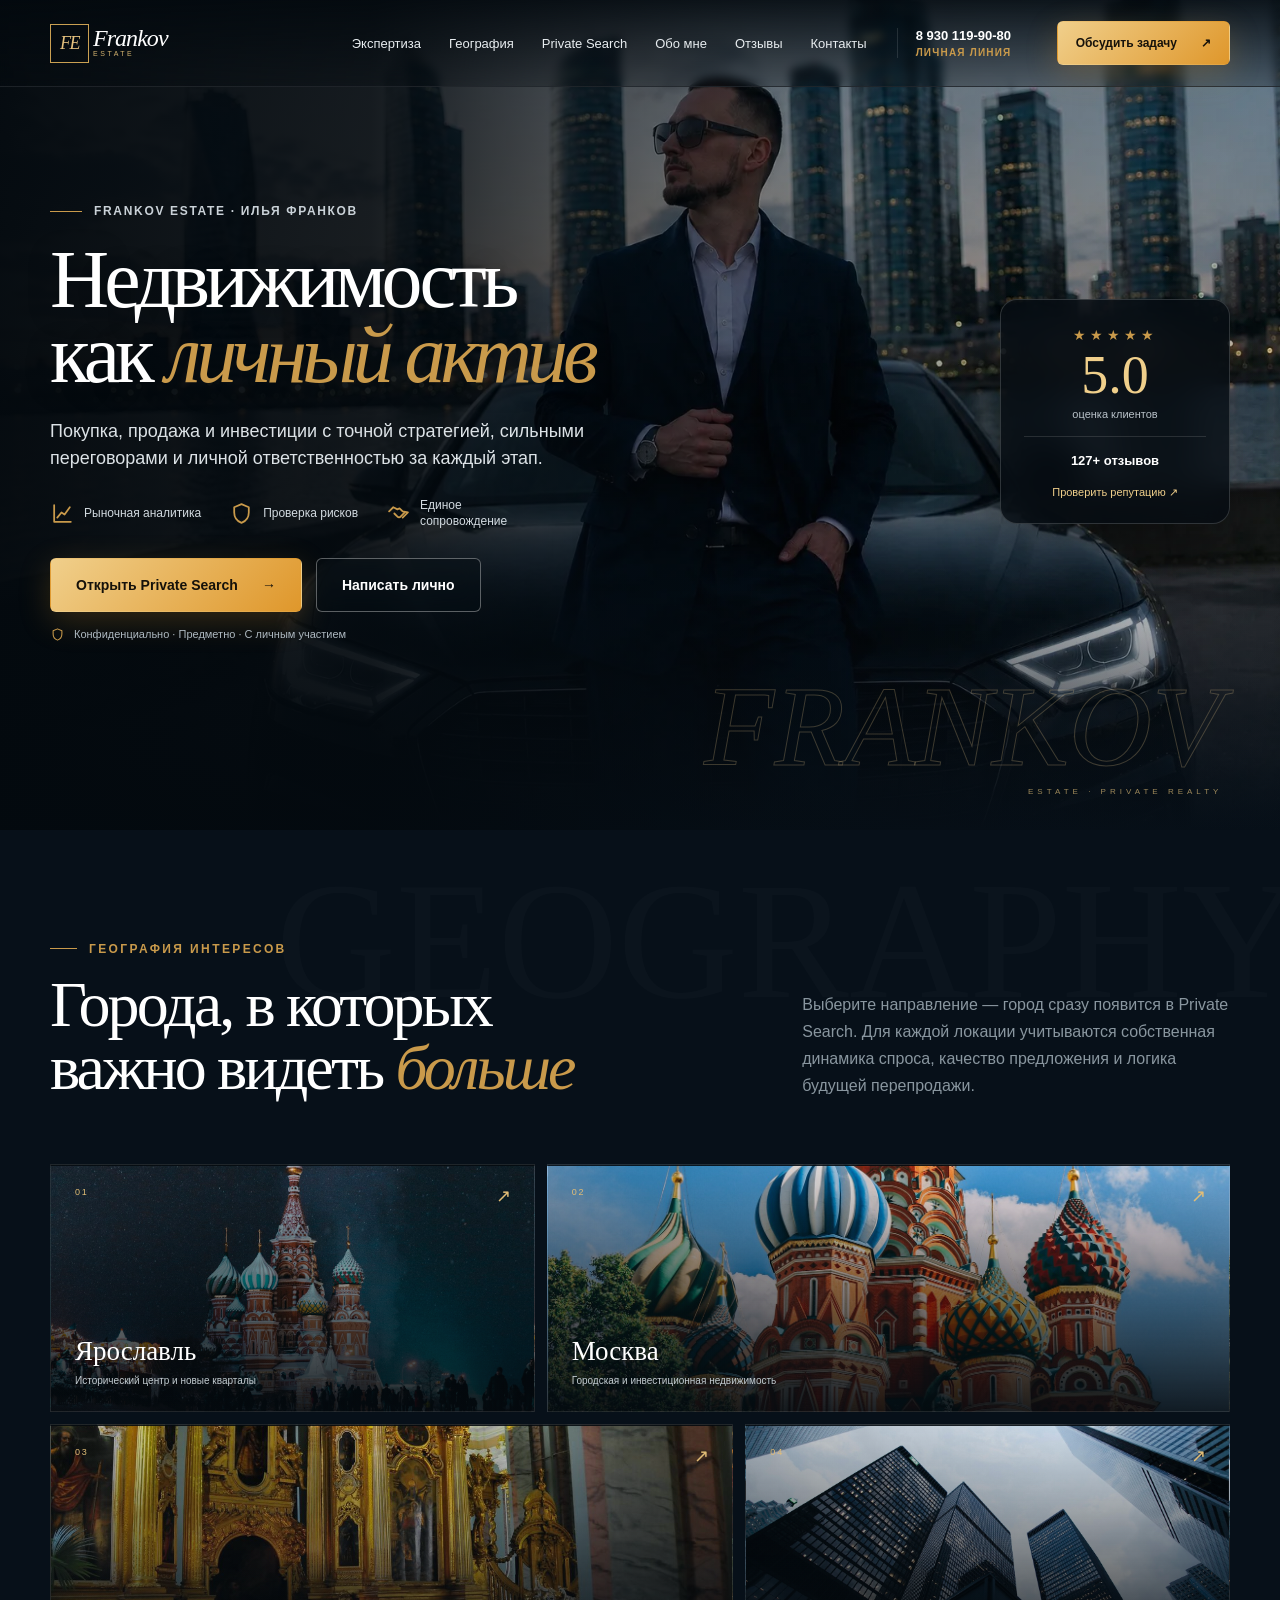
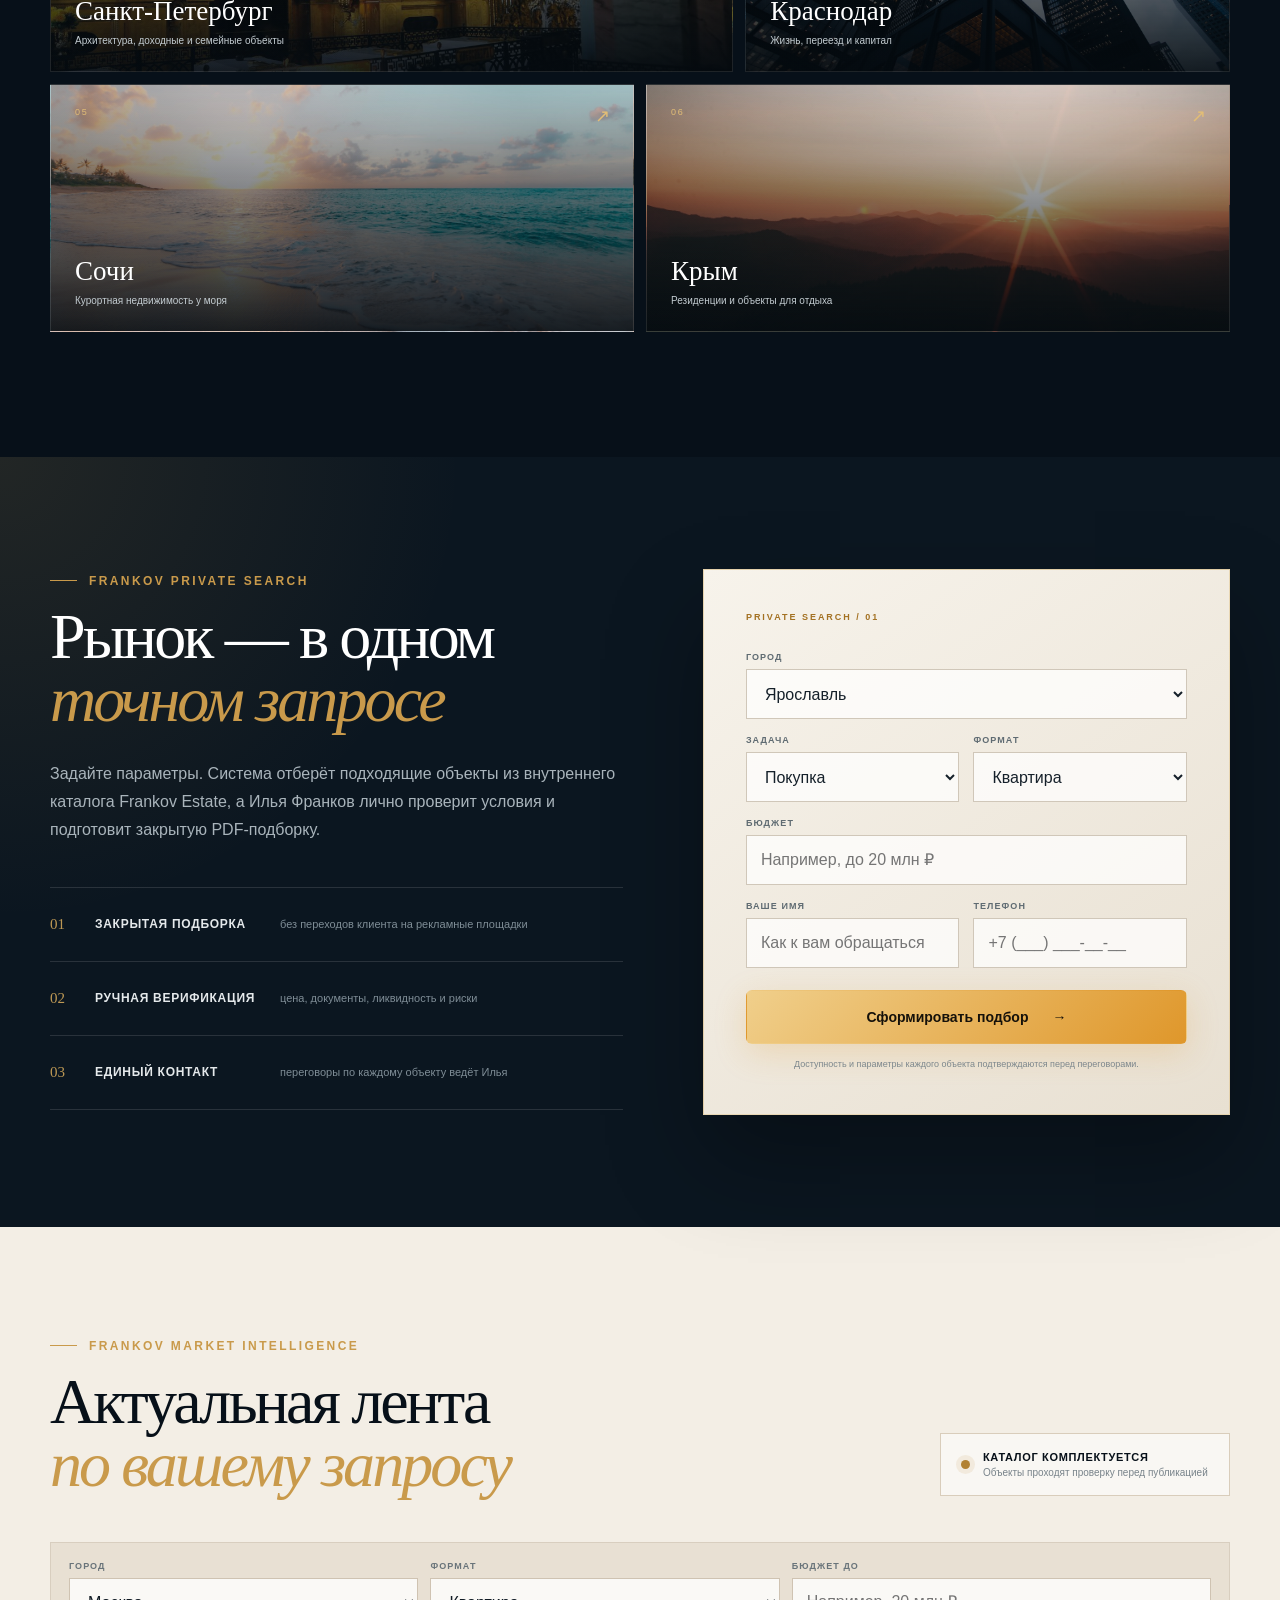
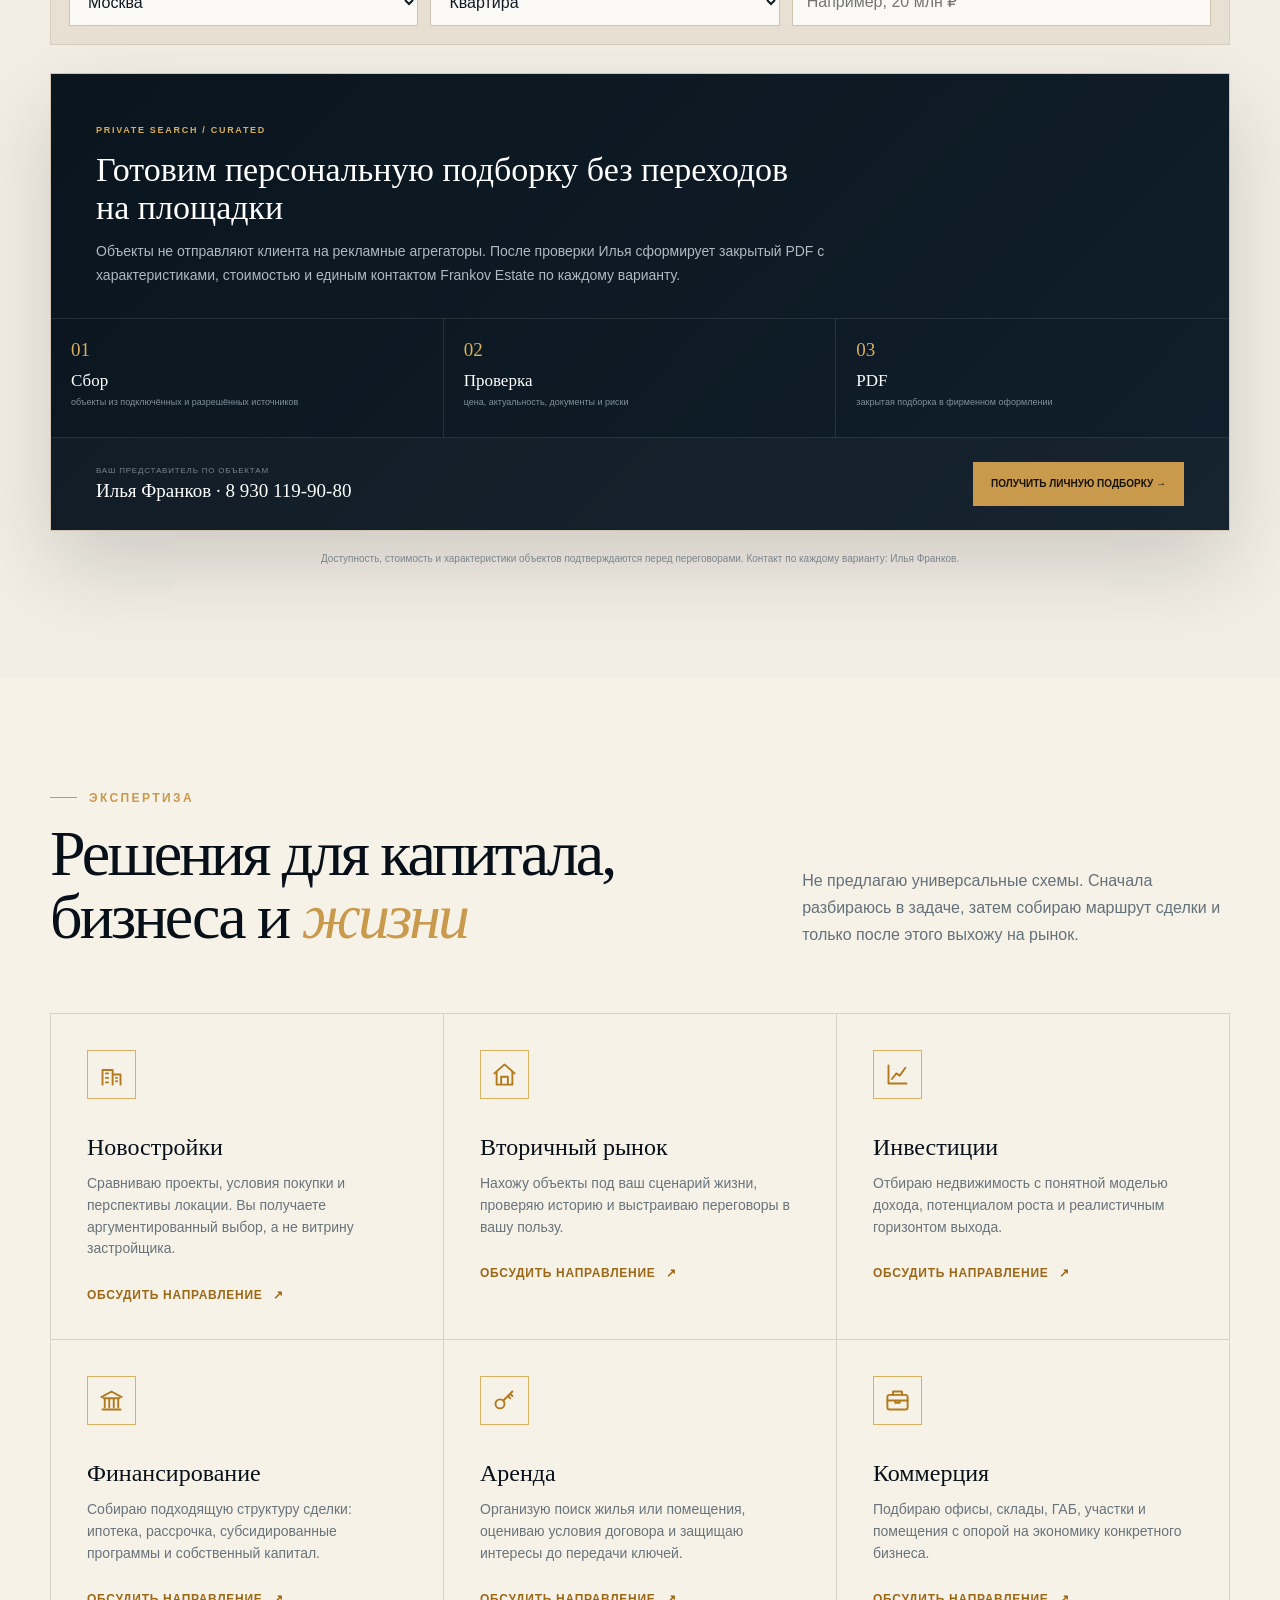
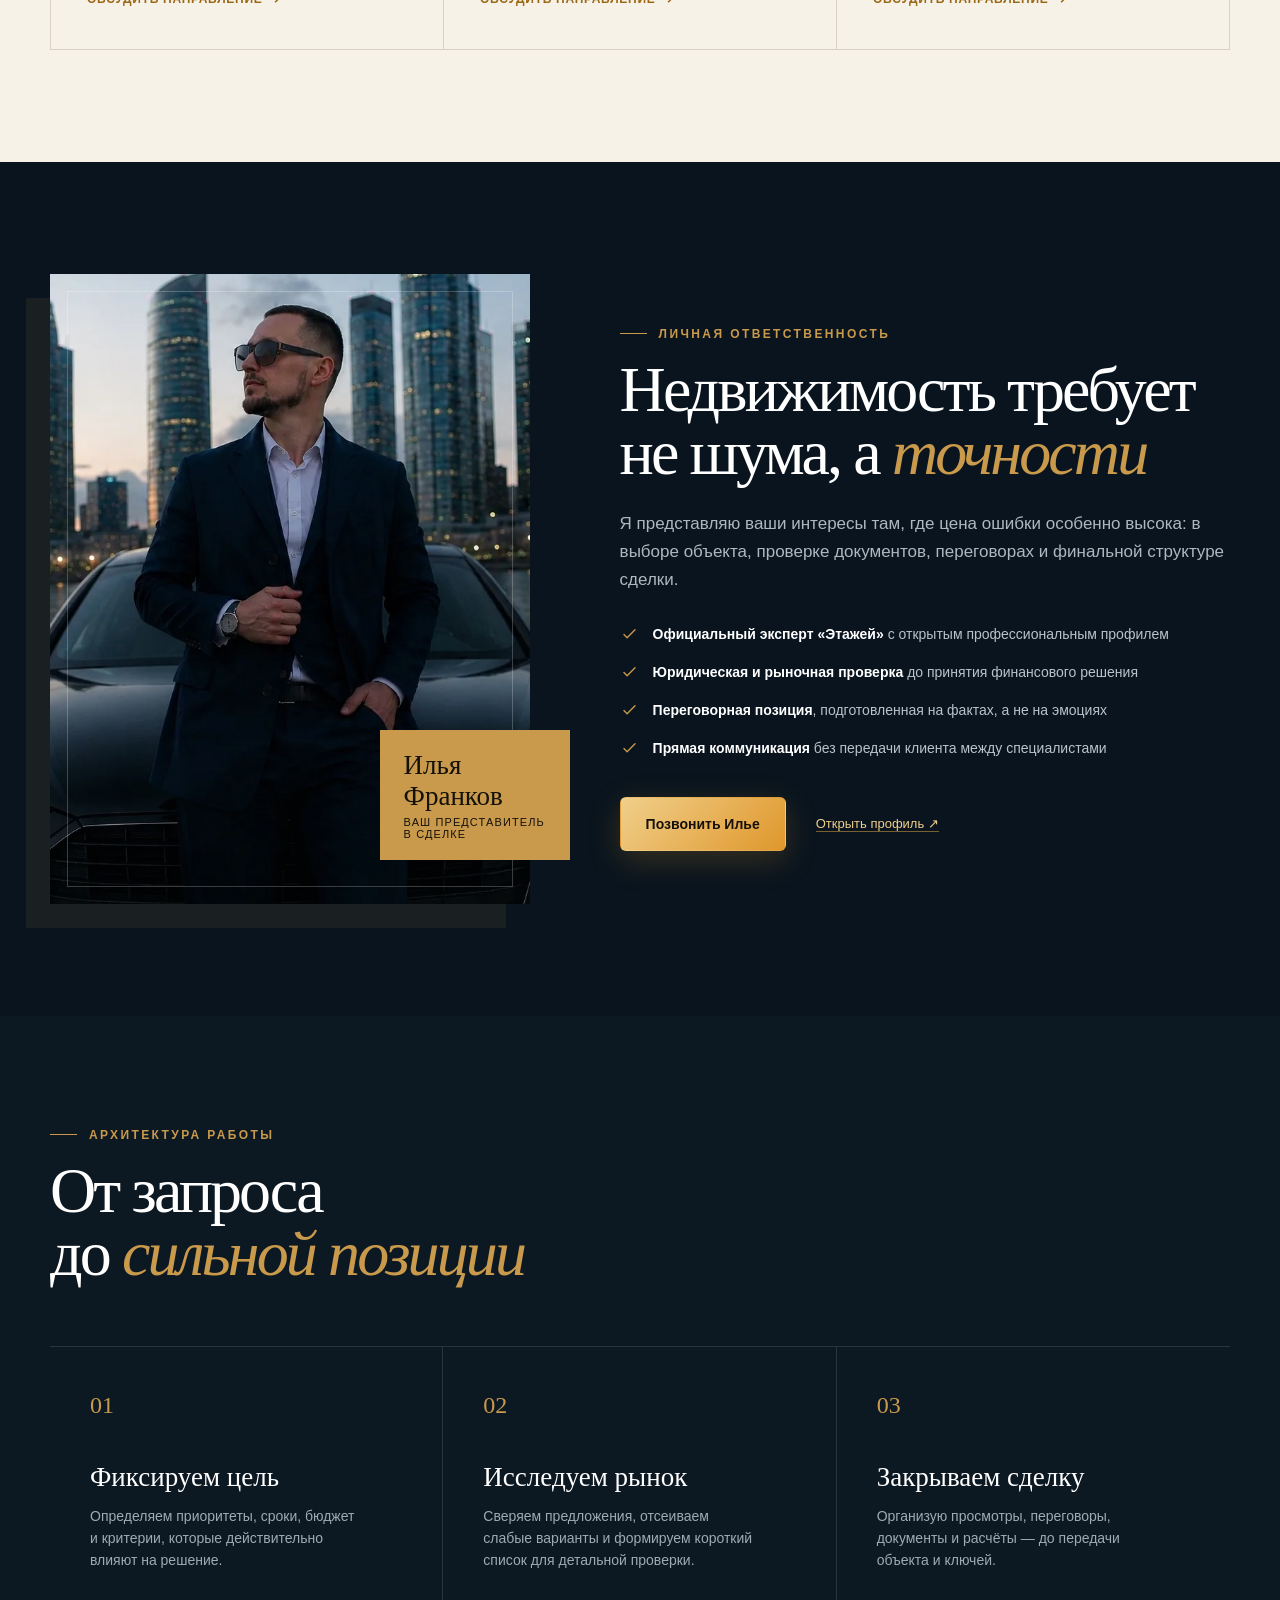
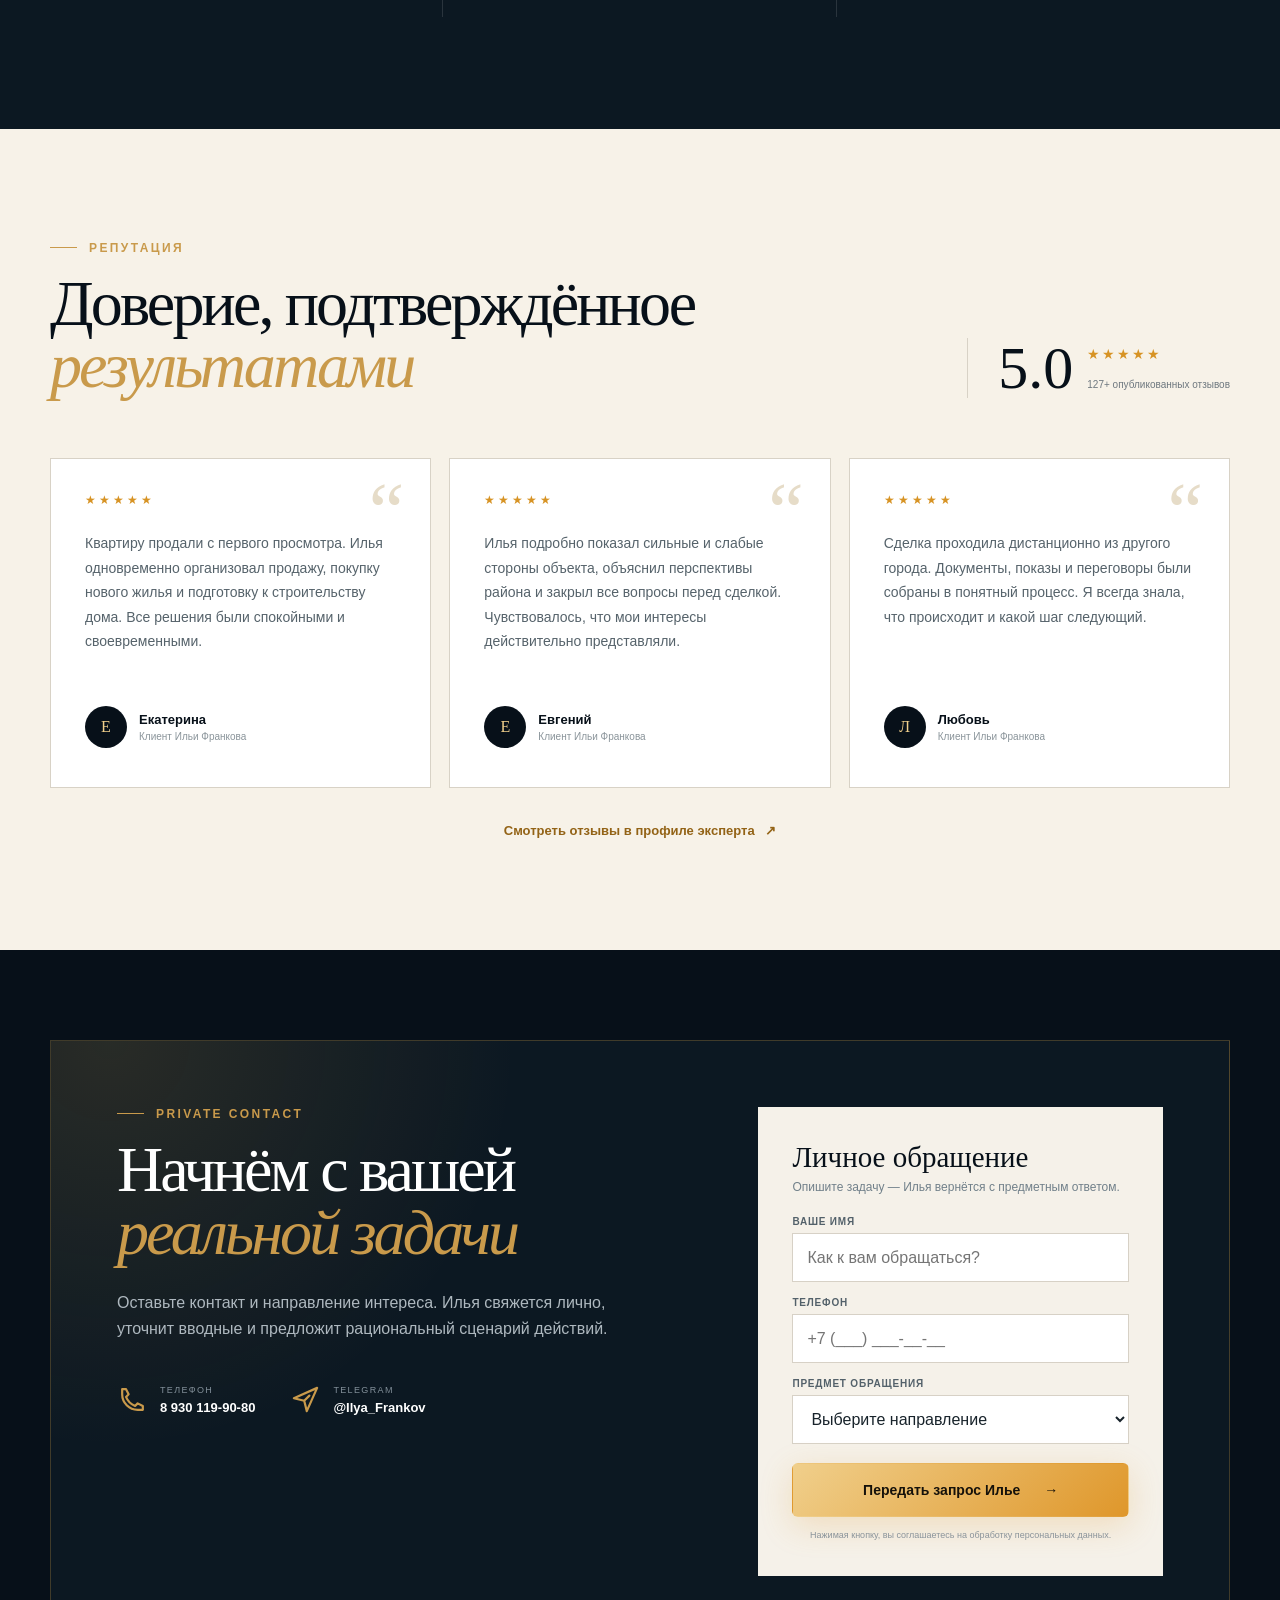
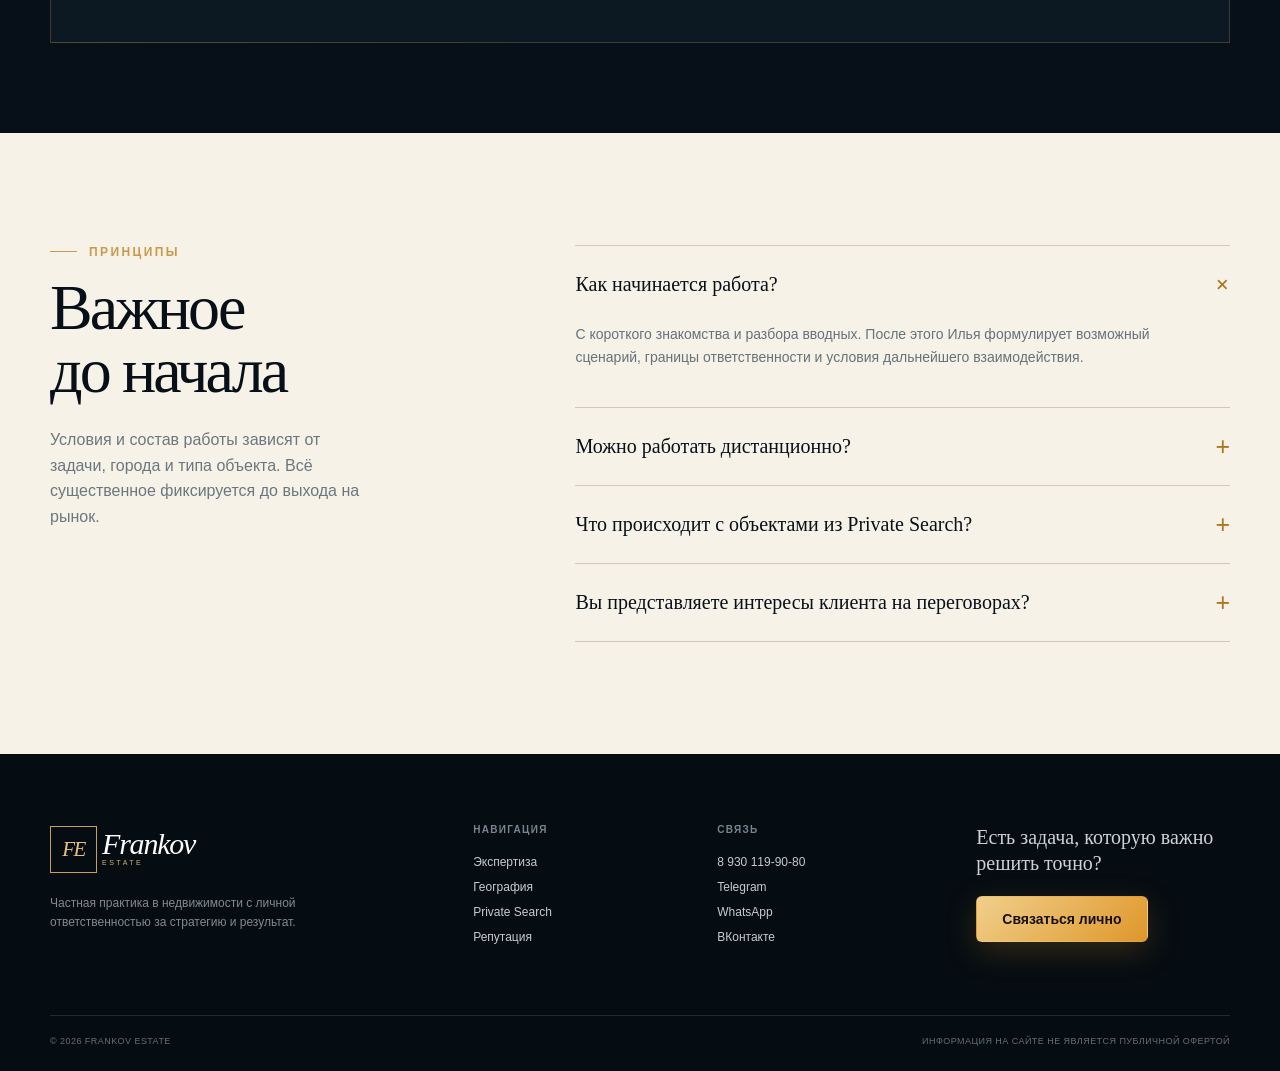
==== commit 214a4ed0: "Publish branded property selection PDFs" ====
--- a/index.html
+++ b/index.html
@@ -1 +1 @@
-<!DOCTYPE html><html lang="ru"><head><meta charSet="utf-8"/><meta name="viewport" content="width=device-width, initial-scale=1"/><link rel="stylesheet" href="/_next/static/chunks/2dq8-k6bk9c6w.css" data-precedence="next"/><link rel="preload" as="script" fetchPriority="low" href="/_next/static/chunks/1jq4o6yq14o4c.js"/><script src="/_next/static/chunks/2imbn557mdp29.js" async=""></script><script src="/_next/static/chunks/3n7dm2ojtyzwn.js" async=""></script><script src="/_next/static/chunks/turbopack-0_ef9nardpfaq.js" async=""></script><script src="/_next/static/chunks/158myu8e_yme3.js" async=""></script><script src="/_next/static/chunks/0k6mom0h0bpj4.js" async=""></script><meta name="theme-color" content="#071019"/><title>Frankov Estate — частная практика в недвижимости</title><meta name="description" content="Покупка, продажа и инвестиции в недвижимость с личным сопровождением Ильи Франкова. Ярославль, Москва, Санкт-Петербург, Краснодар, Сочи и Крым."/><link rel="author" href="https://frankovfrenk-sys.github.io"/><meta name="author" content="Илья Франков"/><meta name="keywords" content="Илья Франков,Frankov Estate,риелтор Ярославль,эксперт по недвижимости,подбор недвижимости,инвестиции в недвижимость,продажа квартиры"/><meta name="creator" content="Frankov Estate"/><meta name="publisher" content="Frankov Estate"/><meta name="robots" content="index, follow"/><meta name="googlebot" content="index, follow, max-video-preview:-1, max-image-preview:large, max-snippet:-1"/><meta name="category" content="real estate"/><link rel="canonical" href="https://frankovfrenk-sys.github.io/"/><meta property="og:title" content="Frankov Estate — недвижимость как личный актив"/><meta property="og:description" content="Частная практика Ильи Франкова: стратегия, поиск, переговоры и сопровождение сделки."/><meta property="og:url" content="https://frankovfrenk-sys.github.io/"/><meta property="og:site_name" content="Frankov Estate"/><meta property="og:locale" content="ru_RU"/><meta property="og:image" content="https://frankovfrenk-sys.github.io/images/ilya-frankov.png"/><meta property="og:image:width" content="1536"/><meta property="og:image:height" content="1024"/><meta property="og:image:alt" content="Илья Франков — эксперт по недвижимости"/><meta property="og:type" content="website"/><meta name="twitter:card" content="summary_large_image"/><meta name="twitter:title" content="Frankov Estate"/><meta name="twitter:description" content="Частная практика в недвижимости с личной ответственностью за результат."/><meta name="twitter:image" content="https://frankovfrenk-sys.github.io/images/ilya-frankov.png"/><script src="/_next/static/chunks/0cz1d0mv5g_q7.js" noModule=""></script></head><body><div hidden=""><!--$--><!--/$--></div><main><script type="application/ld+json">{"@context":"https://schema.org","@type":"RealEstateAgent","name":"Frankov Estate — Илья Франков","url":"https://frankovfrenk-sys.github.io","image":"https://frankovfrenk-sys.github.io/images/ilya-frankov.png","telephone":"+79301199080","priceRange":"По договорённости","founder":{"@type":"Person","name":"Илья Франков","jobTitle":"Эксперт по недвижимости"},"areaServed":["Ярославль","Москва","Санкт-Петербург","Краснодар","Сочи","Крым"],"sameAs":["https://t.me/Ilya_Frankov","https://vk.com/liluxa1","https://yar.etagi.com/realtors/127935/"]}</script><header class="site-header"><div class="shell header-inner"><a href="#top" class="brand" aria-label="Frankov Estate — на главную"><span class="wordmark"><i>FE</i><strong>Frankov</strong><small>ESTATE</small></span></a><nav class="nav"><a href="#services">Экспертиза</a><a href="#geography">География</a><a href="#selection">Private Search</a><a href="#about">Обо мне</a><a href="#reviews">Отзывы</a><a href="#contacts">Контакты</a><a class="nav-mobile-cta" href="#consultation">Обсудить задачу</a></nav><a class="header-phone" href="tel:+79301199080"><span>8 930 119-90-80</span><b>Личная линия</b></a><a class="button button-gold header-cta" href="#consultation">Обсудить задачу <span>↗</span></a><button class="menu-toggle" aria-label="Открыть меню" aria-expanded="false"><span></span><span></span></button></div></header><section class="hero" id="top"><div class="hero-media" aria-hidden="true"></div><div class="hero-shade" aria-hidden="true"></div><div class="shell hero-grid"><div class="hero-copy"><div class="eyebrow"><span></span> Frankov Estate · Илья Франков</div><h1>Недвижимость<br/>как <em>личный актив</em></h1><p class="hero-lead">Покупка, продажа и инвестиции с точной стратегией, сильными переговорами и личной ответственностью за каждый этап.</p><div class="trust-row"><span><svg viewBox="0 0 24 24" aria-hidden="true" fill="none" stroke="currentColor" stroke-width="1.7" stroke-linecap="round" stroke-linejoin="round"><path d="M4 20V4M4 20h16"></path><path d="m7 16 4-5 3 2 5-7"></path></svg>Рыночная аналитика</span><span><svg viewBox="0 0 24 24" aria-hidden="true" fill="none" stroke="currentColor" stroke-width="1.7" stroke-linecap="round" stroke-linejoin="round"><path d="M12 3 5 6v5c0 4.8 2.7 8.3 7 10 4.3-1.7 7-5.2 7-10V6l-7-3Z"></path></svg>Проверка рисков</span><span><svg viewBox="0 0 24 24" aria-hidden="true" fill="none" stroke="currentColor" stroke-width="1.7" stroke-linecap="round" stroke-linejoin="round"><path d="m8 12 3 3a2 2 0 0 0 3 0l4-4"></path><path d="m3 10 4-4 4 2 2-1 3 3 5 1-5 5"></path></svg>Единое сопровождение</span></div><div class="hero-actions"><a href="#selection" class="button button-gold">Открыть Private Search <span>→</span></a><a href="https://t.me/Ilya_Frankov" target="_blank" rel="noreferrer" class="button button-glass">Написать лично</a></div><p class="microcopy"><svg viewBox="0 0 24 24" aria-hidden="true" fill="none" stroke="currentColor" stroke-width="1.7" stroke-linecap="round" stroke-linejoin="round"><path d="M12 3 5 6v5c0 4.8 2.7 8.3 7 10 4.3-1.7 7-5.2 7-10V6l-7-3Z"></path></svg>Конфиденциально · Предметно · С личным участием</p></div><aside class="rating-card"><div class="rating-stars">★★★★★</div><strong>5.0</strong><p>оценка клиентов</p><div class="rating-line"></div><b>127+ отзывов</b><a href="https://yar.etagi.com/realtors/127935/" target="_blank" rel="noreferrer">Проверить репутацию ↗</a></aside></div><div class="hero-signature"><span>FRANKOV</span><small>ESTATE · PRIVATE REALTY</small></div></section><section class="section geography" id="geography"><div class="shell"><div class="section-head"><div><p class="section-kicker">География интересов</p><h2>Города, в которых<br/>важно видеть <em>больше</em></h2></div><p>Выберите направление — город сразу появится в Private Search. Для каждой локации учитываются собственная динамика спроса, качество предложения и логика будущей перепродажи.</p></div><div class="city-grid"><a class="city-card city-1" href="/city/yaroslavl/index.html" style="background-image:linear-gradient(180deg,rgba(4,10,15,.05),rgba(4,10,15,.9)),url(&#x27;/images/cities/yaroslavl.jpg&#x27;)"><span class="city-no">0<!-- -->1</span><span class="city-copy"><strong>Ярославль</strong><small>Исторический центр и новые кварталы</small></span><span class="city-arrow">↗</span></a><a class="city-card city-2" href="/city/moscow/index.html" style="background-image:linear-gradient(180deg,rgba(4,10,15,.05),rgba(4,10,15,.9)),url(&#x27;/images/cities/moscow.jpg&#x27;)"><span class="city-no">0<!-- -->2</span><span class="city-copy"><strong>Москва</strong><small>Городская и инвестиционная недвижимость</small></span><span class="city-arrow">↗</span></a><a class="city-card city-3" href="/city/saint-petersburg/index.html" style="background-image:linear-gradient(180deg,rgba(4,10,15,.05),rgba(4,10,15,.9)),url(&#x27;/images/cities/petersburg.jpg&#x27;)"><span class="city-no">0<!-- -->3</span><span class="city-copy"><strong>Санкт-Петербург</strong><small>Архитектура, доходные и семейные объекты</small></span><span class="city-arrow">↗</span></a><a class="city-card city-4" href="/city/krasnodar/index.html" style="background-image:linear-gradient(180deg,rgba(4,10,15,.05),rgba(4,10,15,.9)),url(&#x27;/images/cities/krasnodar.jpg&#x27;)"><span class="city-no">0<!-- -->4</span><span class="city-copy"><strong>Краснодар</strong><small>Жизнь, переезд и капитал</small></span><span class="city-arrow">↗</span></a><a class="city-card city-5" href="/city/sochi/index.html" style="background-image:linear-gradient(180deg,rgba(4,10,15,.05),rgba(4,10,15,.9)),url(&#x27;/images/cities/sochi.jpg&#x27;)"><span class="city-no">0<!-- -->5</span><span class="city-copy"><strong>Сочи</strong><small>Курортная недвижимость у моря</small></span><span class="city-arrow">↗</span></a><a class="city-card city-6" href="/city/crimea/index.html" style="background-image:linear-gradient(180deg,rgba(4,10,15,.05),rgba(4,10,15,.9)),url(&#x27;/images/cities/crimea.jpg&#x27;)"><span class="city-no">0<!-- -->6</span><span class="city-copy"><strong>Крым</strong><small>Резиденции и объекты для отдыха</small></span><span class="city-arrow">↗</span></a></div></div></section><section class="section selection" id="selection"><div class="shell"><div class="concierge-grid"><div class="concierge-copy"><p class="section-kicker">Frankov Private Search</p><h2>Рынок — в одном<br/><em>точном запросе</em></h2><p>Задайте параметры. Сервис подготовит прямые ссылки на свежую выдачу ключевых площадок, а ваш запрос сразу попадёт Илье Франкову для личной проверки вариантов.</p><div class="concierge-points"><span>01 <b>Актуальная выдача</b><small>данные открываются на площадках в момент поиска</small></span><span>02 <b>Ручная верификация</b><small>цена, документы, ликвидность и риски</small></span><span>03 <b>Ваш представитель</b><small>переговоры и контакт по объекту ведёт Илья</small></span></div></div><form class="concierge-form"><div class="private-label">PRIVATE SEARCH / 01</div><label><span>Город</span><select><option selected="">Ярославль</option><option>Москва</option><option>Санкт-Петербург</option><option>Краснодар</option><option>Сочи</option><option>Крым</option></select></label><div class="form-pair"><label><span>Задача</span><select><option selected="">Покупка</option><option>Аренда</option><option>Инвестиции</option></select></label><label><span>Формат</span><select><option selected="">Квартира</option><option>Дом</option><option>Новостройка</option><option>Коммерция</option><option>Участок</option></select></label></div><label><span>Бюджет</span><input placeholder="Например, до 20 млн ₽" value=""/></label><div class="form-pair"><label><span>Ваше имя</span><input required="" maxLength="80" placeholder="Как к вам обращаться" name="name"/></label><label><span>Телефон</span><input required="" minLength="7" maxLength="30" placeholder="+7 (___) ___-__-__" name="phone"/></label></div><input class="honeypot" tabindex="-1" autoComplete="off" name="company"/><button class="button button-gold concierge-submit">Сформировать подбор<span>→</span></button><small>Выдача площадок является ориентиром. Перед переговорами объект проходит отдельную проверку.</small></form></div></div></section><section class="section market-section"><div class="shell"><section class="market-catalog" id="market"><div class="market-heading"><div><p class="section-kicker">Frankov Market Intelligence</p><h2>Актуальная лента<br/><em>по вашему запросу</em></h2></div><div class="market-status"><span class="waiting"></span><div><b>Партнёрские фиды подключаются</b><small>Источники проходят авторизацию</small></div></div></div><div class="market-filters"><label><span>Город</span><select><option>Ярославль</option><option selected="">Москва</option><option>Санкт-Петербург</option><option>Краснодар</option><option>Сочи</option><option>Крым</option></select></label><label><span>Формат</span><select><option selected="">Квартира</option><option>Дом</option><option>Новостройка</option><option>Коммерция</option><option>Участок</option></select></label><label><span>Бюджет до</span><input placeholder="Например, 20 млн ₽" value=""/></label></div><div class="market-loading">Собираем актуальную выдачу…</div><p class="market-disclaimer">Frankov Estate не подменяет продавца и не скрывает первоисточник. Контакты Ильи указаны для проверки объекта, переговоров и сопровождения сделки.</p></section></div></section><section class="section services" id="services"><div class="shell"><div class="section-head"><div><p class="section-kicker">Экспертиза</p><h2>Решения для капитала,<br/>бизнеса и <em>жизни</em></h2></div><p>Не предлагаю универсальные схемы. Сначала разбираюсь в задаче, затем собираю маршрут сделки и только после этого выхожу на рынок.</p></div><div class="service-grid"><article class="service-card"><div class="icon-box"><svg viewBox="0 0 24 24" aria-hidden="true" fill="none" stroke="currentColor" stroke-width="1.7" stroke-linecap="round" stroke-linejoin="round"><path d="M4 21V8h9v13M13 12h7v9M7 11h2M7 15h2M7 19h2M16 15h1M16 18h1"></path></svg></div><h3>Новостройки</h3><p>Сравниваю проекты, условия покупки и перспективы локации. Вы получаете аргументированный выбор, а не витрину застройщика.</p><a href="#consultation">Обсудить направление <span>↗</span></a></article><article class="service-card"><div class="icon-box"><svg viewBox="0 0 24 24" aria-hidden="true" fill="none" stroke="currentColor" stroke-width="1.7" stroke-linecap="round" stroke-linejoin="round"><path d="m3 11 9-8 9 8"></path><path d="M5 10v11h14V10M9 21v-7h6v7"></path></svg></div><h3>Вторичный рынок</h3><p>Нахожу объекты под ваш сценарий жизни, проверяю историю и выстраиваю переговоры в вашу пользу.</p><a href="#consultation">Обсудить направление <span>↗</span></a></article><article class="service-card"><div class="icon-box"><svg viewBox="0 0 24 24" aria-hidden="true" fill="none" stroke="currentColor" stroke-width="1.7" stroke-linecap="round" stroke-linejoin="round"><path d="M4 20V4M4 20h16"></path><path d="m7 16 4-5 3 2 5-7"></path></svg></div><h3>Инвестиции</h3><p>Отбираю недвижимость с понятной моделью дохода, потенциалом роста и реалистичным горизонтом выхода.</p><a href="#consultation">Обсудить направление <span>↗</span></a></article><article class="service-card"><div class="icon-box"><svg viewBox="0 0 24 24" aria-hidden="true" fill="none" stroke="currentColor" stroke-width="1.7" stroke-linecap="round" stroke-linejoin="round"><path d="m3 9 9-5 9 5M5 10h14M6 10v8M10 10v8M14 10v8M18 10v8M4 20h16"></path></svg></div><h3>Финансирование</h3><p>Собираю подходящую структуру сделки: ипотека, рассрочка, субсидированные программы и собственный капитал.</p><a href="#consultation">Обсудить направление <span>↗</span></a></article><article class="service-card"><div class="icon-box"><svg viewBox="0 0 24 24" aria-hidden="true" fill="none" stroke="currentColor" stroke-width="1.7" stroke-linecap="round" stroke-linejoin="round"><circle cx="8" cy="15" r="4"></circle><path d="m11 12 8-8M15 8l2 2M17 6l2 2"></path></svg></div><h3>Аренда</h3><p>Организую поиск жилья или помещения, оцениваю условия договора и защищаю интересы до передачи ключей.</p><a href="#consultation">Обсудить направление <span>↗</span></a></article><article class="service-card"><div class="icon-box"><svg viewBox="0 0 24 24" aria-hidden="true" fill="none" stroke="currentColor" stroke-width="1.7" stroke-linecap="round" stroke-linejoin="round"><rect x="3" y="7" width="18" height="13" rx="2"></rect><path d="M8 7V4h8v3M3 12h18M10 12v2h4v-2"></path></svg></div><h3>Коммерция</h3><p>Подбираю офисы, склады, ГАБ, участки и помещения с опорой на экономику конкретного бизнеса.</p><a href="#consultation">Обсудить направление <span>↗</span></a></article></div></div></section><section class="section about" id="about"><div class="shell about-grid"><div class="about-photo"><div class="photo-badge"><b>Илья Франков</b><span>Ваш представитель в сделке</span></div></div><div class="about-copy"><p class="section-kicker">Личная ответственность</p><h2>Недвижимость требует не шума, а <em>точности</em></h2><p class="about-lead">Я представляю ваши интересы там, где цена ошибки особенно высока: в выборе объекта, проверке документов, переговорах и финальной структуре сделки.</p><ul><li><svg viewBox="0 0 24 24" aria-hidden="true" fill="none" stroke="currentColor" stroke-width="1.7" stroke-linecap="round" stroke-linejoin="round"><path d="m5 12 4 4L19 6"></path></svg><span><b>Официальный эксперт «Этажей»</b> с открытым профессиональным профилем</span></li><li><svg viewBox="0 0 24 24" aria-hidden="true" fill="none" stroke="currentColor" stroke-width="1.7" stroke-linecap="round" stroke-linejoin="round"><path d="m5 12 4 4L19 6"></path></svg><span><b>Юридическая и рыночная проверка</b> до принятия финансового решения</span></li><li><svg viewBox="0 0 24 24" aria-hidden="true" fill="none" stroke="currentColor" stroke-width="1.7" stroke-linecap="round" stroke-linejoin="round"><path d="m5 12 4 4L19 6"></path></svg><span><b>Переговорная позиция</b>, подготовленная на фактах, а не на эмоциях</span></li><li><svg viewBox="0 0 24 24" aria-hidden="true" fill="none" stroke="currentColor" stroke-width="1.7" stroke-linecap="round" stroke-linejoin="round"><path d="m5 12 4 4L19 6"></path></svg><span><b>Прямая коммуникация</b> без передачи клиента между специалистами</span></li></ul><div class="about-actions"><a href="tel:+79301199080" class="button button-gold">Позвонить Илье</a><a href="https://yar.etagi.com/realtors/127935/" target="_blank" rel="noreferrer" class="text-link">Открыть профиль ↗</a></div></div></div></section><section class="section process" id="process"><div class="shell"><div class="section-head compact"><div><p class="section-kicker">Архитектура работы</p><h2>От запроса<br/>до <em>сильной позиции</em></h2></div></div><div class="step-grid"><article><span>01</span><h3>Фиксируем цель</h3><p>Определяем приоритеты, сроки, бюджет и критерии, которые действительно влияют на решение.</p></article><article><span>02</span><h3>Исследуем рынок</h3><p>Сверяем предложения, отсеиваем слабые варианты и формируем короткий список для детальной проверки.</p></article><article><span>03</span><h3>Закрываем сделку</h3><p>Организую просмотры, переговоры, документы и расчёты — до передачи объекта и ключей.</p></article></div></div></section><section class="section reviews" id="reviews"><div class="shell"><div class="reviews-head"><div><p class="section-kicker">Репутация</p><h2>Доверие, подтверждённое<br/><em>результатами</em></h2></div><div class="score"><b>5.0</b><span>★★★★★</span><small>127+ опубликованных отзывов</small></div></div><div class="review-grid"><article><div class="quote">“</div><div class="stars">★★★★★</div><p>Квартиру продали с первого просмотра. Илья одновременно организовал продажу, покупку нового жилья и подготовку к строительству дома. Все решения были спокойными и своевременными.</p><footer><span>Е</span><div><b>Екатерина</b><small>Клиент Ильи Франкова</small></div></footer></article><article><div class="quote">“</div><div class="stars">★★★★★</div><p>Илья подробно показал сильные и слабые стороны объекта, объяснил перспективы района и закрыл все вопросы перед сделкой. Чувствовалось, что мои интересы действительно представляли.</p><footer><span>Е</span><div><b>Евгений</b><small>Клиент Ильи Франкова</small></div></footer></article><article><div class="quote">“</div><div class="stars">★★★★★</div><p>Сделка проходила дистанционно из другого города. Документы, показы и переговоры были собраны в понятный процесс. Я всегда знала, что происходит и какой шаг следующий.</p><footer><span>Л</span><div><b>Любовь</b><small>Клиент Ильи Франкова</small></div></footer></article></div><a class="reviews-link" href="https://yar.etagi.com/feedback/?realtor=127935" target="_blank" rel="noreferrer">Смотреть отзывы в профиле эксперта <span>↗</span></a></div></section><section class="section lead-section" id="consultation"><div class="shell lead-panel"><div class="lead-copy"><p class="section-kicker">Private contact</p><h2>Начнём с вашей<br/><em>реальной задачи</em></h2><p>Оставьте контакт и направление интереса. Илья свяжется лично, уточнит вводные и предложит рациональный сценарий действий.</p><div class="direct-links"><a href="tel:+79301199080"><svg viewBox="0 0 24 24" aria-hidden="true" fill="none" stroke="currentColor" stroke-width="1.7" stroke-linecap="round" stroke-linejoin="round"><path d="M7 4H4v4c0 6.6 5.4 12 12 12h4v-3l-4-2-2 2c-3-1.2-5.8-4-7-7l2-2-2-4Z"></path></svg><span><small>Телефон</small>8 930 119-90-80</span></a><a href="https://t.me/Ilya_Frankov" target="_blank" rel="noreferrer"><svg viewBox="0 0 24 24" aria-hidden="true" fill="none" stroke="currentColor" stroke-width="1.7" stroke-linecap="round" stroke-linejoin="round"><path d="m3 11 18-8-8 18-2-8-8-2Zm8 2 4-4"></path></svg><span><small>Telegram</small>@Ilya_Frankov</span></a></div></div><form class="lead-form"><h3>Личное обращение</h3><p>Опишите задачу — Илья вернётся с предметным ответом.</p><label><span>Ваше имя</span><input type="text" placeholder="Как к вам обращаться?" required="" maxLength="80" name="name"/></label><label><span>Телефон</span><input type="tel" placeholder="+7 (___) ___-__-__" required="" minLength="7" maxLength="30" name="phone"/></label><label><span>Предмет обращения</span><select name="interest"><option value="" disabled="" selected="">Выберите направление</option><option>Покупка недвижимости</option><option>Продажа недвижимости</option><option>Инвестиционная стратегия</option><option>Ипотечное решение</option><option>Аренда</option><option>Коммерческая недвижимость</option><option>Индивидуальный вопрос</option></select></label><label class="honeypot" aria-hidden="true"><input tabindex="-1" autoComplete="off" name="company"/></label><button class="button button-gold submit" type="submit">Передать запрос Илье<span>→</span></button><small>Нажимая кнопку, вы соглашаетесь на обработку персональных данных.</small></form></div></section><section class="section faq" id="faq"><div class="shell faq-grid"><div><p class="section-kicker">Принципы</p><h2>Важное<br/>до начала</h2><p>Условия и состав работы зависят от задачи, города и типа объекта. Всё существенное фиксируется до выхода на рынок.</p></div><div class="faq-list"><details open=""><summary>Как начинается работа?<span>+</span></summary><p>С короткого знакомства и разбора вводных. После этого Илья формулирует возможный сценарий, границы ответственности и условия дальнейшего взаимодействия.</p></details><details><summary>Можно работать дистанционно?<span>+</span></summary><p>Да. Просмотры, документы, согласования и расчёты выстраиваются так, чтобы клиент мог контролировать процесс из другого города.</p></details><details><summary>Что происходит с объектами из Private Search?<span>+</span></summary><p>Открытая выдача помогает увидеть рынок. Перед рекомендацией конкретного варианта отдельно проверяются документы, цена, ликвидность и обстоятельства продажи.</p></details><details><summary>Вы представляете интересы клиента на переговорах?<span>+</span></summary><p>Да. Переговоры строятся на анализе объекта и ситуации продавца, с заранее определённой целевой позицией и допустимыми условиями сделки.</p></details></div></div></section><footer class="footer" id="contacts"><div class="shell footer-grid"><div class="footer-brand"><span class="wordmark footer-wordmark"><i>FE</i><strong>Frankov</strong><small>ESTATE</small></span><p>Частная практика в недвижимости с личной ответственностью за стратегию и результат.</p></div><div><h3>Навигация</h3><a href="#services">Экспертиза</a><a href="#geography">География</a><a href="#selection">Private Search</a><a href="#reviews">Репутация</a></div><div><h3>Связь</h3><a href="tel:+79301199080">8 930 119-90-80</a><a href="https://t.me/Ilya_Frankov" target="_blank" rel="noreferrer">Telegram</a><a href="https://wa.me/79301199080" target="_blank" rel="noreferrer">WhatsApp</a><a href="https://vk.com/liluxa1" target="_blank" rel="noreferrer">ВКонтакте</a></div><div class="footer-cta"><p>Есть задача, которую важно решить точно?</p><a class="button button-gold" href="#consultation">Связаться лично</a></div></div><div class="shell footer-bottom"><span>© <!-- -->2026<!-- --> Frankov Estate</span><span>Информация на сайте не является публичной офертой</span></div></footer><div class="mobile-bar"><a href="tel:+79301199080"><svg viewBox="0 0 24 24" aria-hidden="true" fill="none" stroke="currentColor" stroke-width="1.7" stroke-linecap="round" stroke-linejoin="round"><path d="M7 4H4v4c0 6.6 5.4 12 12 12h4v-3l-4-2-2 2c-3-1.2-5.8-4-7-7l2-2-2-4Z"></path></svg>Позвонить</a><a href="https://t.me/Ilya_Frankov" target="_blank" rel="noreferrer"><svg viewBox="0 0 24 24" aria-hidden="true" fill="none" stroke="currentColor" stroke-width="1.7" stroke-linecap="round" stroke-linejoin="round"><path d="m3 11 18-8-8 18-2-8-8-2Zm8 2 4-4"></path></svg>Telegram</a><a href="#selection" class="mobile-accent">Private Search</a></div></main><!--$--><!--/$--><script src="/_next/static/chunks/1jq4o6yq14o4c.js" id="_R_" async=""></script><script>(self.__next_f=self.__next_f||[]).push([0])</script><script>self.__next_f.push([1,"1:\"$Sreact.fragment\"\n2:I[39756,[\"/_next/static/chunks/158myu8e_yme3.js\"],\"default\"]\n3:I[37457,[\"/_next/static/chunks/158myu8e_yme3.js\"],\"default\"]\n4:I[53501,[\"/_next/static/chunks/158myu8e_yme3.js\",\"/_next/static/chunks/0k6mom0h0bpj4.js\"],\"default\"]\n16:I[68027,[\"/_next/static/chunks/158myu8e_yme3.js\"],\"default\",1]\n:HL[\"/_next/static/chunks/2dq8-k6bk9c6w.css\",\"style\"]\n"])</script><script>self.__next_f.push([1,"0:{\"P\":null,\"c\":[\"\",\"\"],\"q\":\"\",\"i\":false,\"f\":[[[\"\",{\"children\":[\"__PAGE__\",{}]},\"$undefined\",\"$undefined\",16],[[\"$\",\"$1\",\"c\",{\"children\":[[[\"$\",\"link\",\"0\",{\"rel\":\"stylesheet\",\"href\":\"/_next/static/chunks/2dq8-k6bk9c6w.css\",\"precedence\":\"next\",\"crossOrigin\":\"$undefined\",\"nonce\":\"$undefined\"}],[\"$\",\"script\",\"script-0\",{\"src\":\"/_next/static/chunks/158myu8e_yme3.js\",\"async\":true,\"nonce\":\"$undefined\"}]],[\"$\",\"html\",null,{\"lang\":\"ru\",\"children\":[\"$\",\"body\",null,{\"children\":[\"$\",\"$L2\",null,{\"parallelRouterKey\":\"children\",\"error\":\"$undefined\",\"errorStyles\":\"$undefined\",\"errorScripts\":\"$undefined\",\"template\":[\"$\",\"$L3\",null,{}],\"templateStyles\":\"$undefined\",\"templateScripts\":\"$undefined\",\"notFound\":[[[\"$\",\"title\",null,{\"children\":\"404: This page could not be found.\"}],[\"$\",\"div\",null,{\"style\":{\"fontFamily\":\"system-ui,\\\"Segoe UI\\\",Roboto,Helvetica,Arial,sans-serif,\\\"Apple Color Emoji\\\",\\\"Segoe UI Emoji\\\"\",\"height\":\"100vh\",\"textAlign\":\"center\",\"display\":\"flex\",\"flexDirection\":\"column\",\"alignItems\":\"center\",\"justifyContent\":\"center\"},\"children\":[\"$\",\"div\",null,{\"children\":[[\"$\",\"style\",null,{\"dangerouslySetInnerHTML\":{\"__html\":\"body{color:#000;background:#fff;margin:0}.next-error-h1{border-right:1px solid rgba(0,0,0,.3)}@media (prefers-color-scheme:dark){body{color:#fff;background:#000}.next-error-h1{border-right:1px solid rgba(255,255,255,.3)}}\"}}],[\"$\",\"h1\",null,{\"className\":\"next-error-h1\",\"style\":{\"display\":\"inline-block\",\"margin\":\"0 20px 0 0\",\"padding\":\"0 23px 0 0\",\"fontSize\":24,\"fontWeight\":500,\"verticalAlign\":\"top\",\"lineHeight\":\"49px\"},\"children\":404}],[\"$\",\"div\",null,{\"style\":{\"display\":\"inline-block\"},\"children\":[\"$\",\"h2\",null,{\"style\":{\"fontSize\":14,\"fontWeight\":400,\"lineHeight\":\"49px\",\"margin\":0},\"children\":\"This page could not be found.\"}]}]]}]}]],[]],\"forbidden\":\"$undefined\",\"unauthorized\":\"$undefined\"}]}]}]]}],{\"children\":[[\"$\",\"$1\",\"c\",{\"children\":[[\"$\",\"main\",null,{\"children\":[[\"$\",\"script\",null,{\"type\":\"application/ld+json\",\"dangerouslySetInnerHTML\":{\"__html\":\"{\\\"@context\\\":\\\"https://schema.org\\\",\\\"@type\\\":\\\"RealEstateAgent\\\",\\\"name\\\":\\\"Frankov Estate — Илья Франков\\\",\\\"url\\\":\\\"https://frankovfrenk-sys.github.io\\\",\\\"image\\\":\\\"https://frankovfrenk-sys.github.io/images/ilya-frankov.png\\\",\\\"telephone\\\":\\\"+79301199080\\\",\\\"priceRange\\\":\\\"По договорённости\\\",\\\"founder\\\":{\\\"@type\\\":\\\"Person\\\",\\\"name\\\":\\\"Илья Франков\\\",\\\"jobTitle\\\":\\\"Эксперт по недвижимости\\\"},\\\"areaServed\\\":[\\\"Ярославль\\\",\\\"Москва\\\",\\\"Санкт-Петербург\\\",\\\"Краснодар\\\",\\\"Сочи\\\",\\\"Крым\\\"],\\\"sameAs\\\":[\\\"https://t.me/Ilya_Frankov\\\",\\\"https://vk.com/liluxa1\\\",\\\"https://yar.etagi.com/realtors/127935/\\\"]}\"}}],[\"$\",\"$L4\",null,{}],[\"$\",\"section\",null,{\"className\":\"hero\",\"id\":\"top\",\"children\":[[\"$\",\"div\",null,{\"className\":\"hero-media\",\"aria-hidden\":\"true\"}],[\"$\",\"div\",null,{\"className\":\"hero-shade\",\"aria-hidden\":\"true\"}],[\"$\",\"div\",null,{\"className\":\"shell hero-grid\",\"children\":[[\"$\",\"div\",null,{\"className\":\"hero-copy\",\"children\":[[\"$\",\"div\",null,{\"className\":\"eyebrow\",\"children\":[[\"$\",\"span\",null,{}],\" Frankov Estate · Илья Франков\"]}],[\"$\",\"h1\",null,{\"children\":[\"Недвижимость\",[\"$\",\"br\",null,{}],\"как \",[\"$\",\"em\",null,{\"children\":\"личный актив\"}]]}],[\"$\",\"p\",null,{\"className\":\"hero-lead\",\"children\":\"Покупка, продажа и инвестиции с точной стратегией, сильными переговорами и личной ответственностью за каждый этап.\"}],[\"$\",\"div\",null,{\"className\":\"trust-row\",\"children\":[[\"$\",\"span\",null,{\"children\":[[\"$\",\"svg\",null,{\"viewBox\":\"0 0 24 24\",\"aria-hidden\":\"true\",\"fill\":\"none\",\"stroke\":\"currentColor\",\"strokeWidth\":\"1.7\",\"strokeLinecap\":\"round\",\"strokeLinejoin\":\"round\",\"children\":[[\"$\",\"path\",null,{\"d\":\"M4 20V4M4 20h16\"}],[\"$\",\"path\",null,{\"d\":\"m7 16 4-5 3 2 5-7\"}]]}],\"Рыночная аналитика\"]}],[\"$\",\"span\",null,{\"children\":[[\"$\",\"svg\",null,{\"viewBox\":\"0 0 24 24\",\"aria-hidden\":\"true\",\"fill\":\"none\",\"stroke\":\"currentColor\",\"strokeWidth\":\"1.7\",\"strokeLinecap\":\"round\",\"strokeLinejoin\":\"round\",\"children\":[\"$\",\"path\",null,{\"d\":\"M12 3 5 6v5c0 4.8 2.7 8.3 7 10 4.3-1.7 7-5.2 7-10V6l-7-3Z\"}]}],\"Проверка рисков\"]}],[\"$\",\"span\",null,{\"children\":[[\"$\",\"svg\",null,{\"viewBox\":\"0 0 24 24\",\"aria-hidden\":\"true\",\"fill\":\"none\",\"stroke\":\"currentColor\",\"strokeWidth\":\"1.7\",\"strokeLinecap\":\"round\",\"strokeLinejoin\":\"round\",\"children\":[[\"$\",\"path\",null,{\"d\":\"m8 12 3 3a2 2 0 0 0 3 0l4-4\"}],[\"$\",\"path\",null,{\"d\":\"m3 10 4-4 4 2 2-1 3 3 5 1-5 5\"}]]}],\"Единое сопровождение\"]}]]}],[\"$\",\"div\",null,{\"className\":\"hero-actions\",\"children\":[[\"$\",\"a\",null,{\"href\":\"#selection\",\"className\":\"button button-gold\",\"children\":[\"Открыть Private Search \",[\"$\",\"span\",null,{\"children\":\"→\"}]]}],[\"$\",\"a\",null,{\"href\":\"https://t.me/Ilya_Frankov\",\"target\":\"_blank\",\"rel\":\"noreferrer\",\"className\":\"button button-glass\",\"children\":\"Написать лично\"}]]}],\"$L5\"]}],\"$L6\"]}],\"$L7\"]}],\"$L8\",\"$L9\",\"$La\",\"$Lb\",\"$Lc\",\"$Ld\",\"$Le\",\"$Lf\",\"$L10\",\"$L11\",\"$L12\"]}],[\"$L13\"],\"$L14\"]}],{},null,false,null]},null,false,null],\"$L15\",false]],\"m\":\"$undefined\",\"G\":[\"$16\",[\"$L17\"]],\"S\":true,\"h\":null,\"s\":\"$undefined\",\"l\":\"$undefined\",\"p\":\"$undefined\",\"d\":\"$undefined\",\"b\":\"1e2mEsGHsHKUAenmVIxjo\"}\n"])</script><script>self.__next_f.push([1,"18:I[68925,[\"/_next/static/chunks/158myu8e_yme3.js\",\"/_next/static/chunks/0k6mom0h0bpj4.js\"],\"default\"]\n19:I[56629,[\"/_next/static/chunks/158myu8e_yme3.js\",\"/_next/static/chunks/0k6mom0h0bpj4.js\"],\"default\"]\n1b:I[95147,[\"/_next/static/chunks/158myu8e_yme3.js\",\"/_next/static/chunks/0k6mom0h0bpj4.js\"],\"default\"]\n1c:I[97367,[\"/_next/static/chunks/158myu8e_yme3.js\"],\"OutletBoundary\"]\n1d:\"$Sreact.suspense\"\n1f:I[97367,[\"/_next/static/chunks/158myu8e_yme3.js\"],\"ViewportBoundary\"]\n21:I[97367,[\"/_next/static/chunks/158myu8e_yme3.js\"],\"MetadataBoundary\"]\n5:[\"$\",\"p\",null,{\"className\":\"microcopy\",\"children\":[[\"$\",\"svg\",null,{\"viewBox\":\"0 0 24 24\",\"aria-hidden\":\"true\",\"fill\":\"none\",\"stroke\":\"currentColor\",\"strokeWidth\":\"1.7\",\"strokeLinecap\":\"round\",\"strokeLinejoin\":\"round\",\"children\":[\"$\",\"path\",null,{\"d\":\"M12 3 5 6v5c0 4.8 2.7 8.3 7 10 4.3-1.7 7-5.2 7-10V6l-7-3Z\"}]}],\"Конфиденциально · Предметно · С личным участием\"]}]\n6:[\"$\",\"aside\",null,{\"className\":\"rating-card\",\"children\":[[\"$\",\"div\",null,{\"className\":\"rating-stars\",\"children\":\"★★★★★\"}],[\"$\",\"strong\",null,{\"children\":\"5.0\"}],[\"$\",\"p\",null,{\"children\":\"оценка клиентов\"}],[\"$\",\"div\",null,{\"className\":\"rating-line\"}],[\"$\",\"b\",null,{\"children\":\"127+ отзывов\"}],[\"$\",\"a\",null,{\"href\":\"https://yar.etagi.com/realtors/127935/\",\"target\":\"_blank\",\"rel\":\"noreferrer\",\"children\":\"Проверить репутацию ↗\"}]]}]\n7:[\"$\",\"div\",null,{\"className\":\"hero-signature\",\"children\":[[\"$\",\"span\",null,{\"children\":\"FRANKOV\"}],[\"$\",\"small\",null,{\"children\":\"ESTATE · PRIVATE REALTY\"}]]}]\n"])</script><script>self.__next_f.push([1,"8:[\"$\",\"section\",null,{\"className\":\"section geography\",\"id\":\"geography\",\"children\":[\"$\",\"div\",null,{\"className\":\"shell\",\"children\":[[\"$\",\"div\",null,{\"className\":\"section-head\",\"children\":[[\"$\",\"div\",null,{\"children\":[[\"$\",\"p\",null,{\"className\":\"section-kicker\",\"children\":\"География интересов\"}],[\"$\",\"h2\",null,{\"children\":[\"Города, в которых\",[\"$\",\"br\",null,{}],\"важно видеть \",[\"$\",\"em\",null,{\"children\":\"больше\"}]]}]]}],[\"$\",\"p\",null,{\"children\":\"Выберите направление — город сразу появится в Private Search. Для каждой локации учитываются собственная динамика спроса, качество предложения и логика будущей перепродажи.\"}]]}],[\"$\",\"div\",null,{\"className\":\"city-grid\",\"children\":[[\"$\",\"a\",\"yaroslavl\",{\"className\":\"city-card city-1\",\"href\":\"/city/yaroslavl/index.html\",\"style\":{\"backgroundImage\":\"linear-gradient(180deg,rgba(4,10,15,.05),rgba(4,10,15,.9)),url('/images/cities/yaroslavl.jpg')\"},\"children\":[[\"$\",\"span\",null,{\"className\":\"city-no\",\"children\":[\"0\",1]}],[\"$\",\"span\",null,{\"className\":\"city-copy\",\"children\":[[\"$\",\"strong\",null,{\"children\":\"Ярославль\"}],[\"$\",\"small\",null,{\"children\":\"Исторический центр и новые кварталы\"}]]}],[\"$\",\"span\",null,{\"className\":\"city-arrow\",\"children\":\"↗\"}]]}],[\"$\",\"a\",\"moscow\",{\"className\":\"city-card city-2\",\"href\":\"/city/moscow/index.html\",\"style\":{\"backgroundImage\":\"linear-gradient(180deg,rgba(4,10,15,.05),rgba(4,10,15,.9)),url('/images/cities/moscow.jpg')\"},\"children\":[[\"$\",\"span\",null,{\"className\":\"city-no\",\"children\":[\"0\",2]}],[\"$\",\"span\",null,{\"className\":\"city-copy\",\"children\":[[\"$\",\"strong\",null,{\"children\":\"Москва\"}],[\"$\",\"small\",null,{\"children\":\"Городская и инвестиционная недвижимость\"}]]}],[\"$\",\"span\",null,{\"className\":\"city-arrow\",\"children\":\"↗\"}]]}],[\"$\",\"a\",\"saint-petersburg\",{\"className\":\"city-card city-3\",\"href\":\"/city/saint-petersburg/index.html\",\"style\":{\"backgroundImage\":\"linear-gradient(180deg,rgba(4,10,15,.05),rgba(4,10,15,.9)),url('/images/cities/petersburg.jpg')\"},\"children\":[[\"$\",\"span\",null,{\"className\":\"city-no\",\"children\":[\"0\",3]}],[\"$\",\"span\",null,{\"className\":\"city-copy\",\"children\":[[\"$\",\"strong\",null,{\"children\":\"Санкт-Петербург\"}],[\"$\",\"small\",null,{\"children\":\"Архитектура, доходные и семейные объекты\"}]]}],[\"$\",\"span\",null,{\"className\":\"city-arrow\",\"children\":\"↗\"}]]}],[\"$\",\"a\",\"krasnodar\",{\"className\":\"city-card city-4\",\"href\":\"/city/krasnodar/index.html\",\"style\":{\"backgroundImage\":\"linear-gradient(180deg,rgba(4,10,15,.05),rgba(4,10,15,.9)),url('/images/cities/krasnodar.jpg')\"},\"children\":[[\"$\",\"span\",null,{\"className\":\"city-no\",\"children\":[\"0\",4]}],[\"$\",\"span\",null,{\"className\":\"city-copy\",\"children\":[[\"$\",\"strong\",null,{\"children\":\"Краснодар\"}],[\"$\",\"small\",null,{\"children\":\"Жизнь, переезд и капитал\"}]]}],[\"$\",\"span\",null,{\"className\":\"city-arrow\",\"children\":\"↗\"}]]}],[\"$\",\"a\",\"sochi\",{\"className\":\"city-card city-5\",\"href\":\"/city/sochi/index.html\",\"style\":{\"backgroundImage\":\"linear-gradient(180deg,rgba(4,10,15,.05),rgba(4,10,15,.9)),url('/images/cities/sochi.jpg')\"},\"children\":[[\"$\",\"span\",null,{\"className\":\"city-no\",\"children\":[\"0\",5]}],[\"$\",\"span\",null,{\"className\":\"city-copy\",\"children\":[[\"$\",\"strong\",null,{\"children\":\"Сочи\"}],[\"$\",\"small\",null,{\"children\":\"Курортная недвижимость у моря\"}]]}],[\"$\",\"span\",null,{\"className\":\"city-arrow\",\"children\":\"↗\"}]]}],[\"$\",\"a\",\"crimea\",{\"className\":\"city-card city-6\",\"href\":\"/city/crimea/index.html\",\"style\":{\"backgroundImage\":\"linear-gradient(180deg,rgba(4,10,15,.05),rgba(4,10,15,.9)),url('/images/cities/crimea.jpg')\"},\"children\":[[\"$\",\"span\",null,{\"className\":\"city-no\",\"children\":[\"0\",6]}],[\"$\",\"span\",null,{\"className\":\"city-copy\",\"children\":[[\"$\",\"strong\",null,{\"children\":\"Крым\"}],[\"$\",\"small\",null,{\"children\":\"Резиденции и объекты для отдыха\"}]]}],[\"$\",\"span\",null,{\"className\":\"city-arrow\",\"children\":\"↗\"}]]}]]}]]}]}]\n"])</script><script>self.__next_f.push([1,"9:[\"$\",\"section\",null,{\"className\":\"section selection\",\"id\":\"selection\",\"children\":[\"$\",\"div\",null,{\"className\":\"shell\",\"children\":[\"$\",\"$L18\",null,{}]}]}]\na:[\"$\",\"section\",null,{\"className\":\"section market-section\",\"children\":[\"$\",\"div\",null,{\"className\":\"shell\",\"children\":[\"$\",\"$L19\",null,{}]}]}]\n"])</script><script>self.__next_f.push([1,"b:[\"$\",\"section\",null,{\"className\":\"section services\",\"id\":\"services\",\"children\":[\"$\",\"div\",null,{\"className\":\"shell\",\"children\":[[\"$\",\"div\",null,{\"className\":\"section-head\",\"children\":[[\"$\",\"div\",null,{\"children\":[[\"$\",\"p\",null,{\"className\":\"section-kicker\",\"children\":\"Экспертиза\"}],[\"$\",\"h2\",null,{\"children\":[\"Решения для капитала,\",[\"$\",\"br\",null,{}],\"бизнеса и \",[\"$\",\"em\",null,{\"children\":\"жизни\"}]]}]]}],[\"$\",\"p\",null,{\"children\":\"Не предлагаю универсальные схемы. Сначала разбираюсь в задаче, затем собираю маршрут сделки и только после этого выхожу на рынок.\"}]]}],[\"$\",\"div\",null,{\"className\":\"service-grid\",\"children\":[[\"$\",\"article\",\"Новостройки\",{\"className\":\"service-card\",\"children\":[[\"$\",\"div\",null,{\"className\":\"icon-box\",\"children\":[\"$\",\"svg\",null,{\"viewBox\":\"0 0 24 24\",\"aria-hidden\":\"true\",\"fill\":\"none\",\"stroke\":\"currentColor\",\"strokeWidth\":\"1.7\",\"strokeLinecap\":\"round\",\"strokeLinejoin\":\"round\",\"children\":[\"$\",\"path\",null,{\"d\":\"M4 21V8h9v13M13 12h7v9M7 11h2M7 15h2M7 19h2M16 15h1M16 18h1\"}]}]}],[\"$\",\"h3\",null,{\"children\":\"Новостройки\"}],[\"$\",\"p\",null,{\"children\":\"Сравниваю проекты, условия покупки и перспективы локации. Вы получаете аргументированный выбор, а не витрину застройщика.\"}],[\"$\",\"a\",null,{\"href\":\"#consultation\",\"children\":[\"Обсудить направление \",[\"$\",\"span\",null,{\"children\":\"↗\"}]]}]]}],[\"$\",\"article\",\"Вторичный рынок\",{\"className\":\"service-card\",\"children\":[[\"$\",\"div\",null,{\"className\":\"icon-box\",\"children\":[\"$\",\"svg\",null,{\"viewBox\":\"0 0 24 24\",\"aria-hidden\":\"true\",\"fill\":\"none\",\"stroke\":\"currentColor\",\"strokeWidth\":\"1.7\",\"strokeLinecap\":\"round\",\"strokeLinejoin\":\"round\",\"children\":[[\"$\",\"path\",null,{\"d\":\"m3 11 9-8 9 8\"}],[\"$\",\"path\",null,{\"d\":\"M5 10v11h14V10M9 21v-7h6v7\"}]]}]}],[\"$\",\"h3\",null,{\"children\":\"Вторичный рынок\"}],[\"$\",\"p\",null,{\"children\":\"Нахожу объекты под ваш сценарий жизни, проверяю историю и выстраиваю переговоры в вашу пользу.\"}],[\"$\",\"a\",null,{\"href\":\"#consultation\",\"children\":[\"Обсудить направление \",[\"$\",\"span\",null,{\"children\":\"↗\"}]]}]]}],[\"$\",\"article\",\"Инвестиции\",{\"className\":\"service-card\",\"children\":[[\"$\",\"div\",null,{\"className\":\"icon-box\",\"children\":[\"$\",\"svg\",null,{\"viewBox\":\"0 0 24 24\",\"aria-hidden\":\"true\",\"fill\":\"none\",\"stroke\":\"currentColor\",\"strokeWidth\":\"1.7\",\"strokeLinecap\":\"round\",\"strokeLinejoin\":\"round\",\"children\":[[\"$\",\"path\",null,{\"d\":\"M4 20V4M4 20h16\"}],[\"$\",\"path\",null,{\"d\":\"m7 16 4-5 3 2 5-7\"}]]}]}],[\"$\",\"h3\",null,{\"children\":\"Инвестиции\"}],[\"$\",\"p\",null,{\"children\":\"Отбираю недвижимость с понятной моделью дохода, потенциалом роста и реалистичным горизонтом выхода.\"}],[\"$\",\"a\",null,{\"href\":\"#consultation\",\"children\":[\"Обсудить направление \",[\"$\",\"span\",null,{\"children\":\"↗\"}]]}]]}],[\"$\",\"article\",\"Финансирование\",{\"className\":\"service-card\",\"children\":[[\"$\",\"div\",null,{\"className\":\"icon-box\",\"children\":[\"$\",\"svg\",null,{\"viewBox\":\"0 0 24 24\",\"aria-hidden\":\"true\",\"fill\":\"none\",\"stroke\":\"currentColor\",\"strokeWidth\":\"1.7\",\"strokeLinecap\":\"round\",\"strokeLinejoin\":\"round\",\"children\":[\"$\",\"path\",null,{\"d\":\"m3 9 9-5 9 5M5 10h14M6 10v8M10 10v8M14 10v8M18 10v8M4 20h16\"}]}]}],[\"$\",\"h3\",null,{\"children\":\"Финансирование\"}],[\"$\",\"p\",null,{\"children\":\"Собираю подходящую структуру сделки: ипотека, рассрочка, субсидированные программы и собственный капитал.\"}],[\"$\",\"a\",null,{\"href\":\"#consultation\",\"children\":[\"Обсудить направление \",[\"$\",\"span\",null,{\"children\":\"↗\"}]]}]]}],[\"$\",\"article\",\"Аренда\",{\"className\":\"service-card\",\"children\":[[\"$\",\"div\",null,{\"className\":\"icon-box\",\"children\":[\"$\",\"svg\",null,{\"viewBox\":\"0 0 24 24\",\"aria-hidden\":\"true\",\"fill\":\"none\",\"stroke\":\"currentColor\",\"strokeWidth\":\"1.7\",\"strokeLinecap\":\"round\",\"strokeLinejoin\":\"round\",\"children\":[[\"$\",\"circle\",null,{\"cx\":\"8\",\"cy\":\"15\",\"r\":\"4\"}],[\"$\",\"path\",null,{\"d\":\"m11 12 8-8M15 8l2 2M17 6l2 2\"}]]}]}],[\"$\",\"h3\",null,{\"children\":\"Аренда\"}],[\"$\",\"p\",null,{\"children\":\"Организую поиск жилья или помещения, оцениваю условия договора и защищаю интересы до передачи ключей.\"}],[\"$\",\"a\",null,{\"href\":\"#consultation\",\"children\":[\"Обсудить направление \",[\"$\",\"span\",null,{\"children\":\"↗\"}]]}]]}],[\"$\",\"article\",\"Коммерция\",{\"className\":\"service-card\",\"children\":[[\"$\",\"div\",null,{\"className\":\"icon-box\",\"children\":[\"$\",\"svg\",null,{\"viewBox\":\"0 0 24 24\",\"aria-hidden\":\"true\",\"fill\":\"none\",\"stroke\":\"currentColor\",\"strokeWidth\":\"1.7\",\"strokeLinecap\":\"round\",\"strokeLinejoin\":\"round\",\"children\":[[\"$\",\"rect\",null,{\"x\":\"3\",\"y\":\"7\",\"width\":\"18\",\"height\":\"13\",\"rx\":\"2\"}],[\"$\",\"path\",null,{\"d\":\"M8 7V4h8v3M3 12h18M10 12v2h4v-2\"}]]}]}],[\"$\",\"h3\",null,{\"children\":\"Коммерция\"}],[\"$\",\"p\",null,{\"children\":\"Подбираю офисы, склады, ГАБ, участки и помещения с опорой на экономику конкретного бизнеса.\"}],\"$L1a\"]}]]}]]}]}]\n"])</script><script>self.__next_f.push([1,"c:[\"$\",\"section\",null,{\"className\":\"section about\",\"id\":\"about\",\"children\":[\"$\",\"div\",null,{\"className\":\"shell about-grid\",\"children\":[[\"$\",\"div\",null,{\"className\":\"about-photo\",\"children\":[\"$\",\"div\",null,{\"className\":\"photo-badge\",\"children\":[[\"$\",\"b\",null,{\"children\":\"Илья Франков\"}],[\"$\",\"span\",null,{\"children\":\"Ваш представитель в сделке\"}]]}]}],[\"$\",\"div\",null,{\"className\":\"about-copy\",\"children\":[[\"$\",\"p\",null,{\"className\":\"section-kicker\",\"children\":\"Личная ответственность\"}],[\"$\",\"h2\",null,{\"children\":[\"Недвижимость требует не шума, а \",[\"$\",\"em\",null,{\"children\":\"точности\"}]]}],[\"$\",\"p\",null,{\"className\":\"about-lead\",\"children\":\"Я представляю ваши интересы там, где цена ошибки особенно высока: в выборе объекта, проверке документов, переговорах и финальной структуре сделки.\"}],[\"$\",\"ul\",null,{\"children\":[[\"$\",\"li\",null,{\"children\":[[\"$\",\"svg\",null,{\"viewBox\":\"0 0 24 24\",\"aria-hidden\":\"true\",\"fill\":\"none\",\"stroke\":\"currentColor\",\"strokeWidth\":\"1.7\",\"strokeLinecap\":\"round\",\"strokeLinejoin\":\"round\",\"children\":[\"$\",\"path\",null,{\"d\":\"m5 12 4 4L19 6\"}]}],[\"$\",\"span\",null,{\"children\":[[\"$\",\"b\",null,{\"children\":\"Официальный эксперт «Этажей»\"}],\" с открытым профессиональным профилем\"]}]]}],[\"$\",\"li\",null,{\"children\":[[\"$\",\"svg\",null,{\"viewBox\":\"0 0 24 24\",\"aria-hidden\":\"true\",\"fill\":\"none\",\"stroke\":\"currentColor\",\"strokeWidth\":\"1.7\",\"strokeLinecap\":\"round\",\"strokeLinejoin\":\"round\",\"children\":[\"$\",\"path\",null,{\"d\":\"m5 12 4 4L19 6\"}]}],[\"$\",\"span\",null,{\"children\":[[\"$\",\"b\",null,{\"children\":\"Юридическая и рыночная проверка\"}],\" до принятия финансового решения\"]}]]}],[\"$\",\"li\",null,{\"children\":[[\"$\",\"svg\",null,{\"viewBox\":\"0 0 24 24\",\"aria-hidden\":\"true\",\"fill\":\"none\",\"stroke\":\"currentColor\",\"strokeWidth\":\"1.7\",\"strokeLinecap\":\"round\",\"strokeLinejoin\":\"round\",\"children\":[\"$\",\"path\",null,{\"d\":\"m5 12 4 4L19 6\"}]}],[\"$\",\"span\",null,{\"children\":[[\"$\",\"b\",null,{\"children\":\"Переговорная позиция\"}],\", подготовленная на фактах, а не на эмоциях\"]}]]}],[\"$\",\"li\",null,{\"children\":[[\"$\",\"svg\",null,{\"viewBox\":\"0 0 24 24\",\"aria-hidden\":\"true\",\"fill\":\"none\",\"stroke\":\"currentColor\",\"strokeWidth\":\"1.7\",\"strokeLinecap\":\"round\",\"strokeLinejoin\":\"round\",\"children\":[\"$\",\"path\",null,{\"d\":\"m5 12 4 4L19 6\"}]}],[\"$\",\"span\",null,{\"children\":[[\"$\",\"b\",null,{\"children\":\"Прямая коммуникация\"}],\" без передачи клиента между специалистами\"]}]]}]]}],[\"$\",\"div\",null,{\"className\":\"about-actions\",\"children\":[[\"$\",\"a\",null,{\"href\":\"tel:+79301199080\",\"className\":\"button button-gold\",\"children\":\"Позвонить Илье\"}],[\"$\",\"a\",null,{\"href\":\"https://yar.etagi.com/realtors/127935/\",\"target\":\"_blank\",\"rel\":\"noreferrer\",\"className\":\"text-link\",\"children\":\"Открыть профиль ↗\"}]]}]]}]]}]}]\n"])</script><script>self.__next_f.push([1,"d:[\"$\",\"section\",null,{\"className\":\"section process\",\"id\":\"process\",\"children\":[\"$\",\"div\",null,{\"className\":\"shell\",\"children\":[[\"$\",\"div\",null,{\"className\":\"section-head compact\",\"children\":[\"$\",\"div\",null,{\"children\":[[\"$\",\"p\",null,{\"className\":\"section-kicker\",\"children\":\"Архитектура работы\"}],[\"$\",\"h2\",null,{\"children\":[\"От запроса\",[\"$\",\"br\",null,{}],\"до \",[\"$\",\"em\",null,{\"children\":\"сильной позиции\"}]]}]]}]}],[\"$\",\"div\",null,{\"className\":\"step-grid\",\"children\":[[\"$\",\"article\",\"01\",{\"children\":[[\"$\",\"span\",null,{\"children\":\"01\"}],[\"$\",\"h3\",null,{\"children\":\"Фиксируем цель\"}],[\"$\",\"p\",null,{\"children\":\"Определяем приоритеты, сроки, бюджет и критерии, которые действительно влияют на решение.\"}]]}],[\"$\",\"article\",\"02\",{\"children\":[[\"$\",\"span\",null,{\"children\":\"02\"}],[\"$\",\"h3\",null,{\"children\":\"Исследуем рынок\"}],[\"$\",\"p\",null,{\"children\":\"Сверяем предложения, отсеиваем слабые варианты и формируем короткий список для детальной проверки.\"}]]}],[\"$\",\"article\",\"03\",{\"children\":[[\"$\",\"span\",null,{\"children\":\"03\"}],[\"$\",\"h3\",null,{\"children\":\"Закрываем сделку\"}],[\"$\",\"p\",null,{\"children\":\"Организую просмотры, переговоры, документы и расчёты — до передачи объекта и ключей.\"}]]}]]}]]}]}]\n"])</script><script>self.__next_f.push([1,"e:[\"$\",\"section\",null,{\"className\":\"section reviews\",\"id\":\"reviews\",\"children\":[\"$\",\"div\",null,{\"className\":\"shell\",\"children\":[[\"$\",\"div\",null,{\"className\":\"reviews-head\",\"children\":[[\"$\",\"div\",null,{\"children\":[[\"$\",\"p\",null,{\"className\":\"section-kicker\",\"children\":\"Репутация\"}],[\"$\",\"h2\",null,{\"children\":[\"Доверие, подтверждённое\",[\"$\",\"br\",null,{}],[\"$\",\"em\",null,{\"children\":\"результатами\"}]]}]]}],[\"$\",\"div\",null,{\"className\":\"score\",\"children\":[[\"$\",\"b\",null,{\"children\":\"5.0\"}],[\"$\",\"span\",null,{\"children\":\"★★★★★\"}],[\"$\",\"small\",null,{\"children\":\"127+ опубликованных отзывов\"}]]}]]}],[\"$\",\"div\",null,{\"className\":\"review-grid\",\"children\":[[\"$\",\"article\",\"Екатерина\",{\"children\":[[\"$\",\"div\",null,{\"className\":\"quote\",\"children\":\"“\"}],[\"$\",\"div\",null,{\"className\":\"stars\",\"children\":\"★★★★★\"}],[\"$\",\"p\",null,{\"children\":\"Квартиру продали с первого просмотра. Илья одновременно организовал продажу, покупку нового жилья и подготовку к строительству дома. Все решения были спокойными и своевременными.\"}],[\"$\",\"footer\",null,{\"children\":[[\"$\",\"span\",null,{\"children\":\"Е\"}],[\"$\",\"div\",null,{\"children\":[[\"$\",\"b\",null,{\"children\":\"Екатерина\"}],[\"$\",\"small\",null,{\"children\":\"Клиент Ильи Франкова\"}]]}]]}]]}],[\"$\",\"article\",\"Евгений\",{\"children\":[[\"$\",\"div\",null,{\"className\":\"quote\",\"children\":\"“\"}],[\"$\",\"div\",null,{\"className\":\"stars\",\"children\":\"★★★★★\"}],[\"$\",\"p\",null,{\"children\":\"Илья подробно показал сильные и слабые стороны объекта, объяснил перспективы района и закрыл все вопросы перед сделкой. Чувствовалось, что мои интересы действительно представляли.\"}],[\"$\",\"footer\",null,{\"children\":[[\"$\",\"span\",null,{\"children\":\"Е\"}],[\"$\",\"div\",null,{\"children\":[[\"$\",\"b\",null,{\"children\":\"Евгений\"}],[\"$\",\"small\",null,{\"children\":\"Клиент Ильи Франкова\"}]]}]]}]]}],[\"$\",\"article\",\"Любовь\",{\"children\":[[\"$\",\"div\",null,{\"className\":\"quote\",\"children\":\"“\"}],[\"$\",\"div\",null,{\"className\":\"stars\",\"children\":\"★★★★★\"}],[\"$\",\"p\",null,{\"children\":\"Сделка проходила дистанционно из другого города. Документы, показы и переговоры были собраны в понятный процесс. Я всегда знала, что происходит и какой шаг следующий.\"}],[\"$\",\"footer\",null,{\"children\":[[\"$\",\"span\",null,{\"children\":\"Л\"}],[\"$\",\"div\",null,{\"children\":[[\"$\",\"b\",null,{\"children\":\"Любовь\"}],[\"$\",\"small\",null,{\"children\":\"Клиент Ильи Франкова\"}]]}]]}]]}]]}],[\"$\",\"a\",null,{\"className\":\"reviews-link\",\"href\":\"https://yar.etagi.com/feedback/?realtor=127935\",\"target\":\"_blank\",\"rel\":\"noreferrer\",\"children\":[\"Смотреть отзывы в профиле эксперта \",[\"$\",\"span\",null,{\"children\":\"↗\"}]]}]]}]}]\n"])</script><script>self.__next_f.push([1,"f:[\"$\",\"section\",null,{\"className\":\"section lead-section\",\"id\":\"consultation\",\"children\":[\"$\",\"div\",null,{\"className\":\"shell lead-panel\",\"children\":[[\"$\",\"div\",null,{\"className\":\"lead-copy\",\"children\":[[\"$\",\"p\",null,{\"className\":\"section-kicker\",\"children\":\"Private contact\"}],[\"$\",\"h2\",null,{\"children\":[\"Начнём с вашей\",[\"$\",\"br\",null,{}],[\"$\",\"em\",null,{\"children\":\"реальной задачи\"}]]}],[\"$\",\"p\",null,{\"children\":\"Оставьте контакт и направление интереса. Илья свяжется лично, уточнит вводные и предложит рациональный сценарий действий.\"}],[\"$\",\"div\",null,{\"className\":\"direct-links\",\"children\":[[\"$\",\"a\",null,{\"href\":\"tel:+79301199080\",\"children\":[[\"$\",\"svg\",null,{\"viewBox\":\"0 0 24 24\",\"aria-hidden\":\"true\",\"fill\":\"none\",\"stroke\":\"currentColor\",\"strokeWidth\":\"1.7\",\"strokeLinecap\":\"round\",\"strokeLinejoin\":\"round\",\"children\":[\"$\",\"path\",null,{\"d\":\"M7 4H4v4c0 6.6 5.4 12 12 12h4v-3l-4-2-2 2c-3-1.2-5.8-4-7-7l2-2-2-4Z\"}]}],[\"$\",\"span\",null,{\"children\":[[\"$\",\"small\",null,{\"children\":\"Телефон\"}],\"8 930 119-90-80\"]}]]}],[\"$\",\"a\",null,{\"href\":\"https://t.me/Ilya_Frankov\",\"target\":\"_blank\",\"rel\":\"noreferrer\",\"children\":[[\"$\",\"svg\",null,{\"viewBox\":\"0 0 24 24\",\"aria-hidden\":\"true\",\"fill\":\"none\",\"stroke\":\"currentColor\",\"strokeWidth\":\"1.7\",\"strokeLinecap\":\"round\",\"strokeLinejoin\":\"round\",\"children\":[\"$\",\"path\",null,{\"d\":\"m3 11 18-8-8 18-2-8-8-2Zm8 2 4-4\"}]}],[\"$\",\"span\",null,{\"children\":[[\"$\",\"small\",null,{\"children\":\"Telegram\"}],\"@Ilya_Frankov\"]}]]}]]}]]}],[\"$\",\"$L1b\",null,{}]]}]}]\n"])</script><script>self.__next_f.push([1,"10:[\"$\",\"section\",null,{\"className\":\"section faq\",\"id\":\"faq\",\"children\":[\"$\",\"div\",null,{\"className\":\"shell faq-grid\",\"children\":[[\"$\",\"div\",null,{\"children\":[[\"$\",\"p\",null,{\"className\":\"section-kicker\",\"children\":\"Принципы\"}],[\"$\",\"h2\",null,{\"children\":[\"Важное\",[\"$\",\"br\",null,{}],\"до начала\"]}],[\"$\",\"p\",null,{\"children\":\"Условия и состав работы зависят от задачи, города и типа объекта. Всё существенное фиксируется до выхода на рынок.\"}]]}],[\"$\",\"div\",null,{\"className\":\"faq-list\",\"children\":[[\"$\",\"details\",null,{\"open\":true,\"children\":[[\"$\",\"summary\",null,{\"children\":[\"Как начинается работа?\",[\"$\",\"span\",null,{\"children\":\"+\"}]]}],[\"$\",\"p\",null,{\"children\":\"С короткого знакомства и разбора вводных. После этого Илья формулирует возможный сценарий, границы ответственности и условия дальнейшего взаимодействия.\"}]]}],[\"$\",\"details\",null,{\"children\":[[\"$\",\"summary\",null,{\"children\":[\"Можно работать дистанционно?\",[\"$\",\"span\",null,{\"children\":\"+\"}]]}],[\"$\",\"p\",null,{\"children\":\"Да. Просмотры, документы, согласования и расчёты выстраиваются так, чтобы клиент мог контролировать процесс из другого города.\"}]]}],[\"$\",\"details\",null,{\"children\":[[\"$\",\"summary\",null,{\"children\":[\"Что происходит с объектами из Private Search?\",[\"$\",\"span\",null,{\"children\":\"+\"}]]}],[\"$\",\"p\",null,{\"children\":\"Открытая выдача помогает увидеть рынок. Перед рекомендацией конкретного варианта отдельно проверяются документы, цена, ликвидность и обстоятельства продажи.\"}]]}],[\"$\",\"details\",null,{\"children\":[[\"$\",\"summary\",null,{\"children\":[\"Вы представляете интересы клиента на переговорах?\",[\"$\",\"span\",null,{\"children\":\"+\"}]]}],[\"$\",\"p\",null,{\"children\":\"Да. Переговоры строятся на анализе объекта и ситуации продавца, с заранее определённой целевой позицией и допустимыми условиями сделки.\"}]]}]]}]]}]}]\n"])</script><script>self.__next_f.push([1,"11:[\"$\",\"footer\",null,{\"className\":\"footer\",\"id\":\"contacts\",\"children\":[[\"$\",\"div\",null,{\"className\":\"shell footer-grid\",\"children\":[[\"$\",\"div\",null,{\"className\":\"footer-brand\",\"children\":[[\"$\",\"span\",null,{\"className\":\"wordmark footer-wordmark\",\"children\":[[\"$\",\"i\",null,{\"children\":\"FE\"}],[\"$\",\"strong\",null,{\"children\":\"Frankov\"}],[\"$\",\"small\",null,{\"children\":\"ESTATE\"}]]}],[\"$\",\"p\",null,{\"children\":\"Частная практика в недвижимости с личной ответственностью за стратегию и результат.\"}]]}],[\"$\",\"div\",null,{\"children\":[[\"$\",\"h3\",null,{\"children\":\"Навигация\"}],[\"$\",\"a\",null,{\"href\":\"#services\",\"children\":\"Экспертиза\"}],[\"$\",\"a\",null,{\"href\":\"#geography\",\"children\":\"География\"}],[\"$\",\"a\",null,{\"href\":\"#selection\",\"children\":\"Private Search\"}],[\"$\",\"a\",null,{\"href\":\"#reviews\",\"children\":\"Репутация\"}]]}],[\"$\",\"div\",null,{\"children\":[[\"$\",\"h3\",null,{\"children\":\"Связь\"}],[\"$\",\"a\",null,{\"href\":\"tel:+79301199080\",\"children\":\"8 930 119-90-80\"}],[\"$\",\"a\",null,{\"href\":\"https://t.me/Ilya_Frankov\",\"target\":\"_blank\",\"rel\":\"noreferrer\",\"children\":\"Telegram\"}],[\"$\",\"a\",null,{\"href\":\"https://wa.me/79301199080\",\"target\":\"_blank\",\"rel\":\"noreferrer\",\"children\":\"WhatsApp\"}],[\"$\",\"a\",null,{\"href\":\"https://vk.com/liluxa1\",\"target\":\"_blank\",\"rel\":\"noreferrer\",\"children\":\"ВКонтакте\"}]]}],[\"$\",\"div\",null,{\"className\":\"footer-cta\",\"children\":[[\"$\",\"p\",null,{\"children\":\"Есть задача, которую важно решить точно?\"}],[\"$\",\"a\",null,{\"className\":\"button button-gold\",\"href\":\"#consultation\",\"children\":\"Связаться лично\"}]]}]]}],[\"$\",\"div\",null,{\"className\":\"shell footer-bottom\",\"children\":[[\"$\",\"span\",null,{\"children\":[\"© \",2026,\" Frankov Estate\"]}],[\"$\",\"span\",null,{\"children\":\"Информация на сайте не является публичной офертой\"}]]}]]}]\n"])</script><script>self.__next_f.push([1,"12:[\"$\",\"div\",null,{\"className\":\"mobile-bar\",\"children\":[[\"$\",\"a\",null,{\"href\":\"tel:+79301199080\",\"children\":[[\"$\",\"svg\",null,{\"viewBox\":\"0 0 24 24\",\"aria-hidden\":\"true\",\"fill\":\"none\",\"stroke\":\"currentColor\",\"strokeWidth\":\"1.7\",\"strokeLinecap\":\"round\",\"strokeLinejoin\":\"round\",\"children\":[\"$\",\"path\",null,{\"d\":\"M7 4H4v4c0 6.6 5.4 12 12 12h4v-3l-4-2-2 2c-3-1.2-5.8-4-7-7l2-2-2-4Z\"}]}],\"Позвонить\"]}],[\"$\",\"a\",null,{\"href\":\"https://t.me/Ilya_Frankov\",\"target\":\"_blank\",\"rel\":\"noreferrer\",\"children\":[[\"$\",\"svg\",null,{\"viewBox\":\"0 0 24 24\",\"aria-hidden\":\"true\",\"fill\":\"none\",\"stroke\":\"currentColor\",\"strokeWidth\":\"1.7\",\"strokeLinecap\":\"round\",\"strokeLinejoin\":\"round\",\"children\":[\"$\",\"path\",null,{\"d\":\"m3 11 18-8-8 18-2-8-8-2Zm8 2 4-4\"}]}],\"Telegram\"]}],[\"$\",\"a\",null,{\"href\":\"#selection\",\"className\":\"mobile-accent\",\"children\":\"Private Search\"}]]}]\n13:[\"$\",\"script\",\"script-0\",{\"src\":\"/_next/static/chunks/0k6mom0h0bpj4.js\",\"async\":true,\"nonce\":\"$undefined\"}]\n14:[\"$\",\"$L1c\",null,{\"children\":[\"$\",\"$1d\",null,{\"name\":\"Next.MetadataOutlet\",\"children\":\"$@1e\"}]}]\n15:[\"$\",\"$1\",\"h\",{\"children\":[null,[\"$\",\"$L1f\",null,{\"children\":\"$L20\"}],[\"$\",\"div\",null,{\"hidden\":true,\"children\":[\"$\",\"$L21\",null,{\"children\":[\"$\",\"$1d\",null,{\"name\":\"Next.Metadata\",\"children\":\"$L22\"}]}]}],null]}]\n17:[\"$\",\"link\",\"0\",{\"rel\":\"stylesheet\",\"href\":\"/_next/static/chunks/2dq8-k6bk9c6w.css\",\"precedence\":\"next\",\"crossOrigin\":\"$undefined\",\"nonce\":\"$undefined\"}]\n"])</script><script>self.__next_f.push([1,"1a:[\"$\",\"a\",null,{\"href\":\"#consultation\",\"children\":[\"Обсудить направление \",[\"$\",\"span\",null,{\"children\":\"↗\"}]]}]\n"])</script><script>self.__next_f.push([1,"20:[[\"$\",\"meta\",\"0\",{\"charSet\":\"utf-8\"}],[\"$\",\"meta\",\"1\",{\"name\":\"viewport\",\"content\":\"width=device-width, initial-scale=1\"}],[\"$\",\"meta\",\"2\",{\"name\":\"theme-color\",\"content\":\"#071019\"}]]\n"])</script><script>self.__next_f.push([1,"1e:null\n"])</script><script>self.__next_f.push([1,"22:[[\"$\",\"title\",\"0\",{\"children\":\"Frankov Estate — частная практика в недвижимости\"}],[\"$\",\"meta\",\"1\",{\"name\":\"description\",\"content\":\"Покупка, продажа и инвестиции в недвижимость с личным сопровождением Ильи Франкова. Ярославль, Москва, Санкт-Петербург, Краснодар, Сочи и Крым.\"}],[\"$\",\"link\",\"2\",{\"rel\":\"author\",\"href\":\"https://frankovfrenk-sys.github.io\"}],[\"$\",\"meta\",\"3\",{\"name\":\"author\",\"content\":\"Илья Франков\"}],[\"$\",\"meta\",\"4\",{\"name\":\"keywords\",\"content\":\"Илья Франков,Frankov Estate,риелтор Ярославль,эксперт по недвижимости,подбор недвижимости,инвестиции в недвижимость,продажа квартиры\"}],[\"$\",\"meta\",\"5\",{\"name\":\"creator\",\"content\":\"Frankov Estate\"}],[\"$\",\"meta\",\"6\",{\"name\":\"publisher\",\"content\":\"Frankov Estate\"}],[\"$\",\"meta\",\"7\",{\"name\":\"robots\",\"content\":\"index, follow\"}],[\"$\",\"meta\",\"8\",{\"name\":\"googlebot\",\"content\":\"index, follow, max-video-preview:-1, max-image-preview:large, max-snippet:-1\"}],[\"$\",\"meta\",\"9\",{\"name\":\"category\",\"content\":\"real estate\"}],[\"$\",\"link\",\"10\",{\"rel\":\"canonical\",\"href\":\"https://frankovfrenk-sys.github.io/\"}],[\"$\",\"meta\",\"11\",{\"property\":\"og:title\",\"content\":\"Frankov Estate — недвижимость как личный актив\"}],[\"$\",\"meta\",\"12\",{\"property\":\"og:description\",\"content\":\"Частная практика Ильи Франкова: стратегия, поиск, переговоры и сопровождение сделки.\"}],[\"$\",\"meta\",\"13\",{\"property\":\"og:url\",\"content\":\"https://frankovfrenk-sys.github.io/\"}],[\"$\",\"meta\",\"14\",{\"property\":\"og:site_name\",\"content\":\"Frankov Estate\"}],[\"$\",\"meta\",\"15\",{\"property\":\"og:locale\",\"content\":\"ru_RU\"}],[\"$\",\"meta\",\"16\",{\"property\":\"og:image\",\"content\":\"https://frankovfrenk-sys.github.io/images/ilya-frankov.png\"}],[\"$\",\"meta\",\"17\",{\"property\":\"og:image:width\",\"content\":\"1536\"}],[\"$\",\"meta\",\"18\",{\"property\":\"og:image:height\",\"content\":\"1024\"}],[\"$\",\"meta\",\"19\",{\"property\":\"og:image:alt\",\"content\":\"Илья Франков — эксперт по недвижимости\"}],[\"$\",\"meta\",\"20\",{\"property\":\"og:type\",\"content\":\"website\"}],[\"$\",\"meta\",\"21\",{\"name\":\"twitter:card\",\"content\":\"summary_large_image\"}],[\"$\",\"meta\",\"22\",{\"name\":\"twitter:title\",\"content\":\"Frankov Estate\"}],[\"$\",\"meta\",\"23\",{\"name\":\"twitter:description\",\"content\":\"Частная практика в недвижимости с личной ответственностью за результат.\"}],[\"$\",\"meta\",\"24\",{\"name\":\"twitter:image\",\"content\":\"https://frankovfrenk-sys.github.io/images/ilya-frankov.png\"}]]\n"])</script></body></html>+<!DOCTYPE html><html lang="ru"><head><meta charSet="utf-8"/><meta name="viewport" content="width=device-width, initial-scale=1"/><link rel="stylesheet" href="/_next/static/chunks/3bc6rick41x5m.css" data-precedence="next"/><link rel="preload" as="script" fetchPriority="low" href="/_next/static/chunks/1jq4o6yq14o4c.js"/><script src="/_next/static/chunks/2imbn557mdp29.js" async=""></script><script src="/_next/static/chunks/3n7dm2ojtyzwn.js" async=""></script><script src="/_next/static/chunks/turbopack-0_ef9nardpfaq.js" async=""></script><script src="/_next/static/chunks/158myu8e_yme3.js" async=""></script><script src="/_next/static/chunks/3fo6zaucbk4q7.js" async=""></script><meta name="theme-color" content="#071019"/><title>Frankov Estate — частная практика в недвижимости</title><meta name="description" content="Покупка, продажа и инвестиции в недвижимость с личным сопровождением Ильи Франкова. Ярославль, Москва, Санкт-Петербург, Краснодар, Сочи и Крым."/><link rel="author" href="https://frankovfrenk-sys.github.io"/><meta name="author" content="Илья Франков"/><meta name="keywords" content="Илья Франков,Frankov Estate,риелтор Ярославль,эксперт по недвижимости,подбор недвижимости,инвестиции в недвижимость,продажа квартиры"/><meta name="creator" content="Frankov Estate"/><meta name="publisher" content="Frankov Estate"/><meta name="robots" content="index, follow"/><meta name="googlebot" content="index, follow, max-video-preview:-1, max-image-preview:large, max-snippet:-1"/><meta name="category" content="real estate"/><link rel="canonical" href="https://frankovfrenk-sys.github.io/"/><meta property="og:title" content="Frankov Estate — недвижимость как личный актив"/><meta property="og:description" content="Частная практика Ильи Франкова: стратегия, поиск, переговоры и сопровождение сделки."/><meta property="og:url" content="https://frankovfrenk-sys.github.io/"/><meta property="og:site_name" content="Frankov Estate"/><meta property="og:locale" content="ru_RU"/><meta property="og:image" content="https://frankovfrenk-sys.github.io/images/ilya-frankov.png"/><meta property="og:image:width" content="1536"/><meta property="og:image:height" content="1024"/><meta property="og:image:alt" content="Илья Франков — эксперт по недвижимости"/><meta property="og:type" content="website"/><meta name="twitter:card" content="summary_large_image"/><meta name="twitter:title" content="Frankov Estate"/><meta name="twitter:description" content="Частная практика в недвижимости с личной ответственностью за результат."/><meta name="twitter:image" content="https://frankovfrenk-sys.github.io/images/ilya-frankov.png"/><script src="/_next/static/chunks/0cz1d0mv5g_q7.js" noModule=""></script></head><body><div hidden=""><!--$--><!--/$--></div><main><script type="application/ld+json">{"@context":"https://schema.org","@type":"RealEstateAgent","name":"Frankov Estate — Илья Франков","url":"https://frankovfrenk-sys.github.io","image":"https://frankovfrenk-sys.github.io/images/ilya-frankov.png","telephone":"+79301199080","priceRange":"По договорённости","founder":{"@type":"Person","name":"Илья Франков","jobTitle":"Эксперт по недвижимости"},"areaServed":["Ярославль","Москва","Санкт-Петербург","Краснодар","Сочи","Крым"],"sameAs":["https://t.me/Ilya_Frankov","https://vk.com/liluxa1","https://yar.etagi.com/realtors/127935/"]}</script><header class="site-header"><div class="shell header-inner"><a href="#top" class="brand" aria-label="Frankov Estate — на главную"><span class="wordmark"><i>FE</i><strong>Frankov</strong><small>ESTATE</small></span></a><nav class="nav"><a href="#services">Экспертиза</a><a href="#geography">География</a><a href="#selection">Private Search</a><a href="#about">Обо мне</a><a href="#reviews">Отзывы</a><a href="#contacts">Контакты</a><a class="nav-mobile-cta" href="#consultation">Обсудить задачу</a></nav><a class="header-phone" href="tel:+79301199080"><span>8 930 119-90-80</span><b>Личная линия</b></a><a class="button button-gold header-cta" href="#consultation">Обсудить задачу <span>↗</span></a><button class="menu-toggle" aria-label="Открыть меню" aria-expanded="false"><span></span><span></span></button></div></header><section class="hero" id="top"><div class="hero-media" aria-hidden="true"></div><div class="hero-shade" aria-hidden="true"></div><div class="shell hero-grid"><div class="hero-copy"><div class="eyebrow"><span></span> Frankov Estate · Илья Франков</div><h1>Недвижимость<br/>как <em>личный актив</em></h1><p class="hero-lead">Покупка, продажа и инвестиции с точной стратегией, сильными переговорами и личной ответственностью за каждый этап.</p><div class="trust-row"><span><svg viewBox="0 0 24 24" aria-hidden="true" fill="none" stroke="currentColor" stroke-width="1.7" stroke-linecap="round" stroke-linejoin="round"><path d="M4 20V4M4 20h16"></path><path d="m7 16 4-5 3 2 5-7"></path></svg>Рыночная аналитика</span><span><svg viewBox="0 0 24 24" aria-hidden="true" fill="none" stroke="currentColor" stroke-width="1.7" stroke-linecap="round" stroke-linejoin="round"><path d="M12 3 5 6v5c0 4.8 2.7 8.3 7 10 4.3-1.7 7-5.2 7-10V6l-7-3Z"></path></svg>Проверка рисков</span><span><svg viewBox="0 0 24 24" aria-hidden="true" fill="none" stroke="currentColor" stroke-width="1.7" stroke-linecap="round" stroke-linejoin="round"><path d="m8 12 3 3a2 2 0 0 0 3 0l4-4"></path><path d="m3 10 4-4 4 2 2-1 3 3 5 1-5 5"></path></svg>Единое сопровождение</span></div><div class="hero-actions"><a href="#selection" class="button button-gold">Открыть Private Search <span>→</span></a><a href="https://t.me/Ilya_Frankov" target="_blank" rel="noreferrer" class="button button-glass">Написать лично</a></div><p class="microcopy"><svg viewBox="0 0 24 24" aria-hidden="true" fill="none" stroke="currentColor" stroke-width="1.7" stroke-linecap="round" stroke-linejoin="round"><path d="M12 3 5 6v5c0 4.8 2.7 8.3 7 10 4.3-1.7 7-5.2 7-10V6l-7-3Z"></path></svg>Конфиденциально · Предметно · С личным участием</p></div><aside class="rating-card"><div class="rating-stars">★★★★★</div><strong>5.0</strong><p>оценка клиентов</p><div class="rating-line"></div><b>127+ отзывов</b><a href="https://yar.etagi.com/realtors/127935/" target="_blank" rel="noreferrer">Проверить репутацию ↗</a></aside></div><div class="hero-signature"><span>FRANKOV</span><small>ESTATE · PRIVATE REALTY</small></div></section><section class="section geography" id="geography"><div class="shell"><div class="section-head"><div><p class="section-kicker">География интересов</p><h2>Города, в которых<br/>важно видеть <em>больше</em></h2></div><p>Выберите направление — город сразу появится в Private Search. Для каждой локации учитываются собственная динамика спроса, качество предложения и логика будущей перепродажи.</p></div><div class="city-grid"><a class="city-card city-1" href="/city/yaroslavl/index.html" style="background-image:linear-gradient(180deg,rgba(4,10,15,.05),rgba(4,10,15,.9)),url(&#x27;/images/cities/yaroslavl.jpg&#x27;)"><span class="city-no">0<!-- -->1</span><span class="city-copy"><strong>Ярославль</strong><small>Исторический центр и новые кварталы</small></span><span class="city-arrow">↗</span></a><a class="city-card city-2" href="/city/moscow/index.html" style="background-image:linear-gradient(180deg,rgba(4,10,15,.05),rgba(4,10,15,.9)),url(&#x27;/images/cities/moscow.jpg&#x27;)"><span class="city-no">0<!-- -->2</span><span class="city-copy"><strong>Москва</strong><small>Городская и инвестиционная недвижимость</small></span><span class="city-arrow">↗</span></a><a class="city-card city-3" href="/city/saint-petersburg/index.html" style="background-image:linear-gradient(180deg,rgba(4,10,15,.05),rgba(4,10,15,.9)),url(&#x27;/images/cities/petersburg.jpg&#x27;)"><span class="city-no">0<!-- -->3</span><span class="city-copy"><strong>Санкт-Петербург</strong><small>Архитектура, доходные и семейные объекты</small></span><span class="city-arrow">↗</span></a><a class="city-card city-4" href="/city/krasnodar/index.html" style="background-image:linear-gradient(180deg,rgba(4,10,15,.05),rgba(4,10,15,.9)),url(&#x27;/images/cities/krasnodar.jpg&#x27;)"><span class="city-no">0<!-- -->4</span><span class="city-copy"><strong>Краснодар</strong><small>Жизнь, переезд и капитал</small></span><span class="city-arrow">↗</span></a><a class="city-card city-5" href="/city/sochi/index.html" style="background-image:linear-gradient(180deg,rgba(4,10,15,.05),rgba(4,10,15,.9)),url(&#x27;/images/cities/sochi.jpg&#x27;)"><span class="city-no">0<!-- -->5</span><span class="city-copy"><strong>Сочи</strong><small>Курортная недвижимость у моря</small></span><span class="city-arrow">↗</span></a><a class="city-card city-6" href="/city/crimea/index.html" style="background-image:linear-gradient(180deg,rgba(4,10,15,.05),rgba(4,10,15,.9)),url(&#x27;/images/cities/crimea.jpg&#x27;)"><span class="city-no">0<!-- -->6</span><span class="city-copy"><strong>Крым</strong><small>Резиденции и объекты для отдыха</small></span><span class="city-arrow">↗</span></a></div></div></section><section class="section selection" id="selection"><div class="shell"><div class="concierge-grid"><div class="concierge-copy"><p class="section-kicker">Frankov Private Search</p><h2>Рынок — в одном<br/><em>точном запросе</em></h2><p>Задайте параметры. Система отберёт подходящие объекты из внутреннего каталога Frankov Estate, а Илья Франков лично проверит условия и подготовит закрытую PDF-подборку.</p><div class="concierge-points"><span>01 <b>Закрытая подборка</b><small>без переходов клиента на рекламные площадки</small></span><span>02 <b>Ручная верификация</b><small>цена, документы, ликвидность и риски</small></span><span>03 <b>Единый контакт</b><small>переговоры по каждому объекту ведёт Илья</small></span></div></div><form class="concierge-form"><div class="private-label">PRIVATE SEARCH / 01</div><label><span>Город</span><select><option selected="">Ярославль</option><option>Москва</option><option>Санкт-Петербург</option><option>Краснодар</option><option>Сочи</option><option>Крым</option></select></label><div class="form-pair"><label><span>Задача</span><select><option selected="">Покупка</option><option>Аренда</option><option>Инвестиции</option></select></label><label><span>Формат</span><select><option selected="">Квартира</option><option>Дом</option><option>Новостройка</option><option>Коммерция</option><option>Участок</option></select></label></div><label><span>Бюджет</span><input placeholder="Например, до 20 млн ₽" value=""/></label><div class="form-pair"><label><span>Ваше имя</span><input required="" maxLength="80" placeholder="Как к вам обращаться" name="name"/></label><label><span>Телефон</span><input required="" minLength="7" maxLength="30" placeholder="+7 (___) ___-__-__" name="phone"/></label></div><input class="honeypot" tabindex="-1" autoComplete="off" name="company"/><button class="button button-gold concierge-submit">Сформировать подбор<span>→</span></button><small>Доступность и параметры каждого объекта подтверждаются перед переговорами.</small></form></div></div></section><section class="section market-section"><div class="shell"><section class="market-catalog" id="market"><div class="market-heading"><div><p class="section-kicker">Frankov Market Intelligence</p><h2>Актуальная лента<br/><em>по вашему запросу</em></h2></div><div class="market-status"><span class="waiting"></span><div><b>Каталог комплектуется</b><small>Объекты проходят проверку перед публикацией</small></div></div></div><div class="market-filters"><label><span>Город</span><select><option>Ярославль</option><option selected="">Москва</option><option>Санкт-Петербург</option><option>Краснодар</option><option>Сочи</option><option>Крым</option></select></label><label><span>Формат</span><select><option selected="">Квартира</option><option>Дом</option><option>Новостройка</option><option>Коммерция</option><option>Участок</option></select></label><label><span>Бюджет до</span><input placeholder="Например, 20 млн ₽" value=""/></label></div><div class="market-loading">Собираем актуальную выдачу…</div><p class="market-disclaimer">Доступность, стоимость и характеристики объектов подтверждаются перед переговорами. Контакт по каждому варианту: Илья Франков.</p></section></div></section><section class="section services" id="services"><div class="shell"><div class="section-head"><div><p class="section-kicker">Экспертиза</p><h2>Решения для капитала,<br/>бизнеса и <em>жизни</em></h2></div><p>Не предлагаю универсальные схемы. Сначала разбираюсь в задаче, затем собираю маршрут сделки и только после этого выхожу на рынок.</p></div><div class="service-grid"><article class="service-card"><div class="icon-box"><svg viewBox="0 0 24 24" aria-hidden="true" fill="none" stroke="currentColor" stroke-width="1.7" stroke-linecap="round" stroke-linejoin="round"><path d="M4 21V8h9v13M13 12h7v9M7 11h2M7 15h2M7 19h2M16 15h1M16 18h1"></path></svg></div><h3>Новостройки</h3><p>Сравниваю проекты, условия покупки и перспективы локации. Вы получаете аргументированный выбор, а не витрину застройщика.</p><a href="#consultation">Обсудить направление <span>↗</span></a></article><article class="service-card"><div class="icon-box"><svg viewBox="0 0 24 24" aria-hidden="true" fill="none" stroke="currentColor" stroke-width="1.7" stroke-linecap="round" stroke-linejoin="round"><path d="m3 11 9-8 9 8"></path><path d="M5 10v11h14V10M9 21v-7h6v7"></path></svg></div><h3>Вторичный рынок</h3><p>Нахожу объекты под ваш сценарий жизни, проверяю историю и выстраиваю переговоры в вашу пользу.</p><a href="#consultation">Обсудить направление <span>↗</span></a></article><article class="service-card"><div class="icon-box"><svg viewBox="0 0 24 24" aria-hidden="true" fill="none" stroke="currentColor" stroke-width="1.7" stroke-linecap="round" stroke-linejoin="round"><path d="M4 20V4M4 20h16"></path><path d="m7 16 4-5 3 2 5-7"></path></svg></div><h3>Инвестиции</h3><p>Отбираю недвижимость с понятной моделью дохода, потенциалом роста и реалистичным горизонтом выхода.</p><a href="#consultation">Обсудить направление <span>↗</span></a></article><article class="service-card"><div class="icon-box"><svg viewBox="0 0 24 24" aria-hidden="true" fill="none" stroke="currentColor" stroke-width="1.7" stroke-linecap="round" stroke-linejoin="round"><path d="m3 9 9-5 9 5M5 10h14M6 10v8M10 10v8M14 10v8M18 10v8M4 20h16"></path></svg></div><h3>Финансирование</h3><p>Собираю подходящую структуру сделки: ипотека, рассрочка, субсидированные программы и собственный капитал.</p><a href="#consultation">Обсудить направление <span>↗</span></a></article><article class="service-card"><div class="icon-box"><svg viewBox="0 0 24 24" aria-hidden="true" fill="none" stroke="currentColor" stroke-width="1.7" stroke-linecap="round" stroke-linejoin="round"><circle cx="8" cy="15" r="4"></circle><path d="m11 12 8-8M15 8l2 2M17 6l2 2"></path></svg></div><h3>Аренда</h3><p>Организую поиск жилья или помещения, оцениваю условия договора и защищаю интересы до передачи ключей.</p><a href="#consultation">Обсудить направление <span>↗</span></a></article><article class="service-card"><div class="icon-box"><svg viewBox="0 0 24 24" aria-hidden="true" fill="none" stroke="currentColor" stroke-width="1.7" stroke-linecap="round" stroke-linejoin="round"><rect x="3" y="7" width="18" height="13" rx="2"></rect><path d="M8 7V4h8v3M3 12h18M10 12v2h4v-2"></path></svg></div><h3>Коммерция</h3><p>Подбираю офисы, склады, ГАБ, участки и помещения с опорой на экономику конкретного бизнеса.</p><a href="#consultation">Обсудить направление <span>↗</span></a></article></div></div></section><section class="section about" id="about"><div class="shell about-grid"><div class="about-photo"><div class="photo-badge"><b>Илья Франков</b><span>Ваш представитель в сделке</span></div></div><div class="about-copy"><p class="section-kicker">Личная ответственность</p><h2>Недвижимость требует не шума, а <em>точности</em></h2><p class="about-lead">Я представляю ваши интересы там, где цена ошибки особенно высока: в выборе объекта, проверке документов, переговорах и финальной структуре сделки.</p><ul><li><svg viewBox="0 0 24 24" aria-hidden="true" fill="none" stroke="currentColor" stroke-width="1.7" stroke-linecap="round" stroke-linejoin="round"><path d="m5 12 4 4L19 6"></path></svg><span><b>Официальный эксперт «Этажей»</b> с открытым профессиональным профилем</span></li><li><svg viewBox="0 0 24 24" aria-hidden="true" fill="none" stroke="currentColor" stroke-width="1.7" stroke-linecap="round" stroke-linejoin="round"><path d="m5 12 4 4L19 6"></path></svg><span><b>Юридическая и рыночная проверка</b> до принятия финансового решения</span></li><li><svg viewBox="0 0 24 24" aria-hidden="true" fill="none" stroke="currentColor" stroke-width="1.7" stroke-linecap="round" stroke-linejoin="round"><path d="m5 12 4 4L19 6"></path></svg><span><b>Переговорная позиция</b>, подготовленная на фактах, а не на эмоциях</span></li><li><svg viewBox="0 0 24 24" aria-hidden="true" fill="none" stroke="currentColor" stroke-width="1.7" stroke-linecap="round" stroke-linejoin="round"><path d="m5 12 4 4L19 6"></path></svg><span><b>Прямая коммуникация</b> без передачи клиента между специалистами</span></li></ul><div class="about-actions"><a href="tel:+79301199080" class="button button-gold">Позвонить Илье</a><a href="https://yar.etagi.com/realtors/127935/" target="_blank" rel="noreferrer" class="text-link">Открыть профиль ↗</a></div></div></div></section><section class="section process" id="process"><div class="shell"><div class="section-head compact"><div><p class="section-kicker">Архитектура работы</p><h2>От запроса<br/>до <em>сильной позиции</em></h2></div></div><div class="step-grid"><article><span>01</span><h3>Фиксируем цель</h3><p>Определяем приоритеты, сроки, бюджет и критерии, которые действительно влияют на решение.</p></article><article><span>02</span><h3>Исследуем рынок</h3><p>Сверяем предложения, отсеиваем слабые варианты и формируем короткий список для детальной проверки.</p></article><article><span>03</span><h3>Закрываем сделку</h3><p>Организую просмотры, переговоры, документы и расчёты — до передачи объекта и ключей.</p></article></div></div></section><section class="section reviews" id="reviews"><div class="shell"><div class="reviews-head"><div><p class="section-kicker">Репутация</p><h2>Доверие, подтверждённое<br/><em>результатами</em></h2></div><div class="score"><b>5.0</b><span>★★★★★</span><small>127+ опубликованных отзывов</small></div></div><div class="review-grid"><article><div class="quote">“</div><div class="stars">★★★★★</div><p>Квартиру продали с первого просмотра. Илья одновременно организовал продажу, покупку нового жилья и подготовку к строительству дома. Все решения были спокойными и своевременными.</p><footer><span>Е</span><div><b>Екатерина</b><small>Клиент Ильи Франкова</small></div></footer></article><article><div class="quote">“</div><div class="stars">★★★★★</div><p>Илья подробно показал сильные и слабые стороны объекта, объяснил перспективы района и закрыл все вопросы перед сделкой. Чувствовалось, что мои интересы действительно представляли.</p><footer><span>Е</span><div><b>Евгений</b><small>Клиент Ильи Франкова</small></div></footer></article><article><div class="quote">“</div><div class="stars">★★★★★</div><p>Сделка проходила дистанционно из другого города. Документы, показы и переговоры были собраны в понятный процесс. Я всегда знала, что происходит и какой шаг следующий.</p><footer><span>Л</span><div><b>Любовь</b><small>Клиент Ильи Франкова</small></div></footer></article></div><a class="reviews-link" href="https://yar.etagi.com/feedback/?realtor=127935" target="_blank" rel="noreferrer">Смотреть отзывы в профиле эксперта <span>↗</span></a></div></section><section class="section lead-section" id="consultation"><div class="shell lead-panel"><div class="lead-copy"><p class="section-kicker">Private contact</p><h2>Начнём с вашей<br/><em>реальной задачи</em></h2><p>Оставьте контакт и направление интереса. Илья свяжется лично, уточнит вводные и предложит рациональный сценарий действий.</p><div class="direct-links"><a href="tel:+79301199080"><svg viewBox="0 0 24 24" aria-hidden="true" fill="none" stroke="currentColor" stroke-width="1.7" stroke-linecap="round" stroke-linejoin="round"><path d="M7 4H4v4c0 6.6 5.4 12 12 12h4v-3l-4-2-2 2c-3-1.2-5.8-4-7-7l2-2-2-4Z"></path></svg><span><small>Телефон</small>8 930 119-90-80</span></a><a href="https://t.me/Ilya_Frankov" target="_blank" rel="noreferrer"><svg viewBox="0 0 24 24" aria-hidden="true" fill="none" stroke="currentColor" stroke-width="1.7" stroke-linecap="round" stroke-linejoin="round"><path d="m3 11 18-8-8 18-2-8-8-2Zm8 2 4-4"></path></svg><span><small>Telegram</small>@Ilya_Frankov</span></a></div></div><form class="lead-form"><h3>Личное обращение</h3><p>Опишите задачу — Илья вернётся с предметным ответом.</p><label><span>Ваше имя</span><input type="text" placeholder="Как к вам обращаться?" required="" maxLength="80" name="name"/></label><label><span>Телефон</span><input type="tel" placeholder="+7 (___) ___-__-__" required="" minLength="7" maxLength="30" name="phone"/></label><label><span>Предмет обращения</span><select name="interest"><option value="" disabled="" selected="">Выберите направление</option><option>Покупка недвижимости</option><option>Продажа недвижимости</option><option>Инвестиционная стратегия</option><option>Ипотечное решение</option><option>Аренда</option><option>Коммерческая недвижимость</option><option>Индивидуальный вопрос</option></select></label><label class="honeypot" aria-hidden="true"><input tabindex="-1" autoComplete="off" name="company"/></label><button class="button button-gold submit" type="submit">Передать запрос Илье<span>→</span></button><small>Нажимая кнопку, вы соглашаетесь на обработку персональных данных.</small></form></div></section><section class="section faq" id="faq"><div class="shell faq-grid"><div><p class="section-kicker">Принципы</p><h2>Важное<br/>до начала</h2><p>Условия и состав работы зависят от задачи, города и типа объекта. Всё существенное фиксируется до выхода на рынок.</p></div><div class="faq-list"><details open=""><summary>Как начинается работа?<span>+</span></summary><p>С короткого знакомства и разбора вводных. После этого Илья формулирует возможный сценарий, границы ответственности и условия дальнейшего взаимодействия.</p></details><details><summary>Можно работать дистанционно?<span>+</span></summary><p>Да. Просмотры, документы, согласования и расчёты выстраиваются так, чтобы клиент мог контролировать процесс из другого города.</p></details><details><summary>Что происходит с объектами из Private Search?<span>+</span></summary><p>Открытая выдача помогает увидеть рынок. Перед рекомендацией конкретного варианта отдельно проверяются документы, цена, ликвидность и обстоятельства продажи.</p></details><details><summary>Вы представляете интересы клиента на переговорах?<span>+</span></summary><p>Да. Переговоры строятся на анализе объекта и ситуации продавца, с заранее определённой целевой позицией и допустимыми условиями сделки.</p></details></div></div></section><footer class="footer" id="contacts"><div class="shell footer-grid"><div class="footer-brand"><span class="wordmark footer-wordmark"><i>FE</i><strong>Frankov</strong><small>ESTATE</small></span><p>Частная практика в недвижимости с личной ответственностью за стратегию и результат.</p></div><div><h3>Навигация</h3><a href="#services">Экспертиза</a><a href="#geography">География</a><a href="#selection">Private Search</a><a href="#reviews">Репутация</a></div><div><h3>Связь</h3><a href="tel:+79301199080">8 930 119-90-80</a><a href="https://t.me/Ilya_Frankov" target="_blank" rel="noreferrer">Telegram</a><a href="https://wa.me/79301199080" target="_blank" rel="noreferrer">WhatsApp</a><a href="https://vk.com/liluxa1" target="_blank" rel="noreferrer">ВКонтакте</a></div><div class="footer-cta"><p>Есть задача, которую важно решить точно?</p><a class="button button-gold" href="#consultation">Связаться лично</a></div></div><div class="shell footer-bottom"><span>© <!-- -->2026<!-- --> Frankov Estate</span><span>Информация на сайте не является публичной офертой</span></div></footer><div class="mobile-bar"><a href="tel:+79301199080"><svg viewBox="0 0 24 24" aria-hidden="true" fill="none" stroke="currentColor" stroke-width="1.7" stroke-linecap="round" stroke-linejoin="round"><path d="M7 4H4v4c0 6.6 5.4 12 12 12h4v-3l-4-2-2 2c-3-1.2-5.8-4-7-7l2-2-2-4Z"></path></svg>Позвонить</a><a href="https://t.me/Ilya_Frankov" target="_blank" rel="noreferrer"><svg viewBox="0 0 24 24" aria-hidden="true" fill="none" stroke="currentColor" stroke-width="1.7" stroke-linecap="round" stroke-linejoin="round"><path d="m3 11 18-8-8 18-2-8-8-2Zm8 2 4-4"></path></svg>Telegram</a><a href="#selection" class="mobile-accent">Private Search</a></div></main><!--$--><!--/$--><script src="/_next/static/chunks/1jq4o6yq14o4c.js" id="_R_" async=""></script><script>(self.__next_f=self.__next_f||[]).push([0])</script><script>self.__next_f.push([1,"1:\"$Sreact.fragment\"\n2:I[39756,[\"/_next/static/chunks/158myu8e_yme3.js\"],\"default\"]\n3:I[37457,[\"/_next/static/chunks/158myu8e_yme3.js\"],\"default\"]\n4:I[53501,[\"/_next/static/chunks/158myu8e_yme3.js\",\"/_next/static/chunks/3fo6zaucbk4q7.js\"],\"default\"]\n16:I[68027,[\"/_next/static/chunks/158myu8e_yme3.js\"],\"default\",1]\n:HL[\"/_next/static/chunks/3bc6rick41x5m.css\",\"style\"]\n"])</script><script>self.__next_f.push([1,"0:{\"P\":null,\"c\":[\"\",\"\"],\"q\":\"\",\"i\":false,\"f\":[[[\"\",{\"children\":[\"__PAGE__\",{}]},\"$undefined\",\"$undefined\",16],[[\"$\",\"$1\",\"c\",{\"children\":[[[\"$\",\"link\",\"0\",{\"rel\":\"stylesheet\",\"href\":\"/_next/static/chunks/3bc6rick41x5m.css\",\"precedence\":\"next\",\"crossOrigin\":\"$undefined\",\"nonce\":\"$undefined\"}],[\"$\",\"script\",\"script-0\",{\"src\":\"/_next/static/chunks/158myu8e_yme3.js\",\"async\":true,\"nonce\":\"$undefined\"}]],[\"$\",\"html\",null,{\"lang\":\"ru\",\"children\":[\"$\",\"body\",null,{\"children\":[\"$\",\"$L2\",null,{\"parallelRouterKey\":\"children\",\"error\":\"$undefined\",\"errorStyles\":\"$undefined\",\"errorScripts\":\"$undefined\",\"template\":[\"$\",\"$L3\",null,{}],\"templateStyles\":\"$undefined\",\"templateScripts\":\"$undefined\",\"notFound\":[[[\"$\",\"title\",null,{\"children\":\"404: This page could not be found.\"}],[\"$\",\"div\",null,{\"style\":{\"fontFamily\":\"system-ui,\\\"Segoe UI\\\",Roboto,Helvetica,Arial,sans-serif,\\\"Apple Color Emoji\\\",\\\"Segoe UI Emoji\\\"\",\"height\":\"100vh\",\"textAlign\":\"center\",\"display\":\"flex\",\"flexDirection\":\"column\",\"alignItems\":\"center\",\"justifyContent\":\"center\"},\"children\":[\"$\",\"div\",null,{\"children\":[[\"$\",\"style\",null,{\"dangerouslySetInnerHTML\":{\"__html\":\"body{color:#000;background:#fff;margin:0}.next-error-h1{border-right:1px solid rgba(0,0,0,.3)}@media (prefers-color-scheme:dark){body{color:#fff;background:#000}.next-error-h1{border-right:1px solid rgba(255,255,255,.3)}}\"}}],[\"$\",\"h1\",null,{\"className\":\"next-error-h1\",\"style\":{\"display\":\"inline-block\",\"margin\":\"0 20px 0 0\",\"padding\":\"0 23px 0 0\",\"fontSize\":24,\"fontWeight\":500,\"verticalAlign\":\"top\",\"lineHeight\":\"49px\"},\"children\":404}],[\"$\",\"div\",null,{\"style\":{\"display\":\"inline-block\"},\"children\":[\"$\",\"h2\",null,{\"style\":{\"fontSize\":14,\"fontWeight\":400,\"lineHeight\":\"49px\",\"margin\":0},\"children\":\"This page could not be found.\"}]}]]}]}]],[]],\"forbidden\":\"$undefined\",\"unauthorized\":\"$undefined\"}]}]}]]}],{\"children\":[[\"$\",\"$1\",\"c\",{\"children\":[[\"$\",\"main\",null,{\"children\":[[\"$\",\"script\",null,{\"type\":\"application/ld+json\",\"dangerouslySetInnerHTML\":{\"__html\":\"{\\\"@context\\\":\\\"https://schema.org\\\",\\\"@type\\\":\\\"RealEstateAgent\\\",\\\"name\\\":\\\"Frankov Estate — Илья Франков\\\",\\\"url\\\":\\\"https://frankovfrenk-sys.github.io\\\",\\\"image\\\":\\\"https://frankovfrenk-sys.github.io/images/ilya-frankov.png\\\",\\\"telephone\\\":\\\"+79301199080\\\",\\\"priceRange\\\":\\\"По договорённости\\\",\\\"founder\\\":{\\\"@type\\\":\\\"Person\\\",\\\"name\\\":\\\"Илья Франков\\\",\\\"jobTitle\\\":\\\"Эксперт по недвижимости\\\"},\\\"areaServed\\\":[\\\"Ярославль\\\",\\\"Москва\\\",\\\"Санкт-Петербург\\\",\\\"Краснодар\\\",\\\"Сочи\\\",\\\"Крым\\\"],\\\"sameAs\\\":[\\\"https://t.me/Ilya_Frankov\\\",\\\"https://vk.com/liluxa1\\\",\\\"https://yar.etagi.com/realtors/127935/\\\"]}\"}}],[\"$\",\"$L4\",null,{}],[\"$\",\"section\",null,{\"className\":\"hero\",\"id\":\"top\",\"children\":[[\"$\",\"div\",null,{\"className\":\"hero-media\",\"aria-hidden\":\"true\"}],[\"$\",\"div\",null,{\"className\":\"hero-shade\",\"aria-hidden\":\"true\"}],[\"$\",\"div\",null,{\"className\":\"shell hero-grid\",\"children\":[[\"$\",\"div\",null,{\"className\":\"hero-copy\",\"children\":[[\"$\",\"div\",null,{\"className\":\"eyebrow\",\"children\":[[\"$\",\"span\",null,{}],\" Frankov Estate · Илья Франков\"]}],[\"$\",\"h1\",null,{\"children\":[\"Недвижимость\",[\"$\",\"br\",null,{}],\"как \",[\"$\",\"em\",null,{\"children\":\"личный актив\"}]]}],[\"$\",\"p\",null,{\"className\":\"hero-lead\",\"children\":\"Покупка, продажа и инвестиции с точной стратегией, сильными переговорами и личной ответственностью за каждый этап.\"}],[\"$\",\"div\",null,{\"className\":\"trust-row\",\"children\":[[\"$\",\"span\",null,{\"children\":[[\"$\",\"svg\",null,{\"viewBox\":\"0 0 24 24\",\"aria-hidden\":\"true\",\"fill\":\"none\",\"stroke\":\"currentColor\",\"strokeWidth\":\"1.7\",\"strokeLinecap\":\"round\",\"strokeLinejoin\":\"round\",\"children\":[[\"$\",\"path\",null,{\"d\":\"M4 20V4M4 20h16\"}],[\"$\",\"path\",null,{\"d\":\"m7 16 4-5 3 2 5-7\"}]]}],\"Рыночная аналитика\"]}],[\"$\",\"span\",null,{\"children\":[[\"$\",\"svg\",null,{\"viewBox\":\"0 0 24 24\",\"aria-hidden\":\"true\",\"fill\":\"none\",\"stroke\":\"currentColor\",\"strokeWidth\":\"1.7\",\"strokeLinecap\":\"round\",\"strokeLinejoin\":\"round\",\"children\":[\"$\",\"path\",null,{\"d\":\"M12 3 5 6v5c0 4.8 2.7 8.3 7 10 4.3-1.7 7-5.2 7-10V6l-7-3Z\"}]}],\"Проверка рисков\"]}],[\"$\",\"span\",null,{\"children\":[[\"$\",\"svg\",null,{\"viewBox\":\"0 0 24 24\",\"aria-hidden\":\"true\",\"fill\":\"none\",\"stroke\":\"currentColor\",\"strokeWidth\":\"1.7\",\"strokeLinecap\":\"round\",\"strokeLinejoin\":\"round\",\"children\":[[\"$\",\"path\",null,{\"d\":\"m8 12 3 3a2 2 0 0 0 3 0l4-4\"}],[\"$\",\"path\",null,{\"d\":\"m3 10 4-4 4 2 2-1 3 3 5 1-5 5\"}]]}],\"Единое сопровождение\"]}]]}],[\"$\",\"div\",null,{\"className\":\"hero-actions\",\"children\":[[\"$\",\"a\",null,{\"href\":\"#selection\",\"className\":\"button button-gold\",\"children\":[\"Открыть Private Search \",[\"$\",\"span\",null,{\"children\":\"→\"}]]}],[\"$\",\"a\",null,{\"href\":\"https://t.me/Ilya_Frankov\",\"target\":\"_blank\",\"rel\":\"noreferrer\",\"className\":\"button button-glass\",\"children\":\"Написать лично\"}]]}],\"$L5\"]}],\"$L6\"]}],\"$L7\"]}],\"$L8\",\"$L9\",\"$La\",\"$Lb\",\"$Lc\",\"$Ld\",\"$Le\",\"$Lf\",\"$L10\",\"$L11\",\"$L12\"]}],[\"$L13\"],\"$L14\"]}],{},null,false,null]},null,false,null],\"$L15\",false]],\"m\":\"$undefined\",\"G\":[\"$16\",[\"$L17\"]],\"S\":true,\"h\":null,\"s\":\"$undefined\",\"l\":\"$undefined\",\"p\":\"$undefined\",\"d\":\"$undefined\",\"b\":\"91O269uM6Eg9T1Hz19o9K\"}\n"])</script><script>self.__next_f.push([1,"18:I[68925,[\"/_next/static/chunks/158myu8e_yme3.js\",\"/_next/static/chunks/3fo6zaucbk4q7.js\"],\"default\"]\n19:I[56629,[\"/_next/static/chunks/158myu8e_yme3.js\",\"/_next/static/chunks/3fo6zaucbk4q7.js\"],\"default\"]\n1b:I[95147,[\"/_next/static/chunks/158myu8e_yme3.js\",\"/_next/static/chunks/3fo6zaucbk4q7.js\"],\"default\"]\n1c:I[97367,[\"/_next/static/chunks/158myu8e_yme3.js\"],\"OutletBoundary\"]\n1d:\"$Sreact.suspense\"\n1f:I[97367,[\"/_next/static/chunks/158myu8e_yme3.js\"],\"ViewportBoundary\"]\n21:I[97367,[\"/_next/static/chunks/158myu8e_yme3.js\"],\"MetadataBoundary\"]\n5:[\"$\",\"p\",null,{\"className\":\"microcopy\",\"children\":[[\"$\",\"svg\",null,{\"viewBox\":\"0 0 24 24\",\"aria-hidden\":\"true\",\"fill\":\"none\",\"stroke\":\"currentColor\",\"strokeWidth\":\"1.7\",\"strokeLinecap\":\"round\",\"strokeLinejoin\":\"round\",\"children\":[\"$\",\"path\",null,{\"d\":\"M12 3 5 6v5c0 4.8 2.7 8.3 7 10 4.3-1.7 7-5.2 7-10V6l-7-3Z\"}]}],\"Конфиденциально · Предметно · С личным участием\"]}]\n6:[\"$\",\"aside\",null,{\"className\":\"rating-card\",\"children\":[[\"$\",\"div\",null,{\"className\":\"rating-stars\",\"children\":\"★★★★★\"}],[\"$\",\"strong\",null,{\"children\":\"5.0\"}],[\"$\",\"p\",null,{\"children\":\"оценка клиентов\"}],[\"$\",\"div\",null,{\"className\":\"rating-line\"}],[\"$\",\"b\",null,{\"children\":\"127+ отзывов\"}],[\"$\",\"a\",null,{\"href\":\"https://yar.etagi.com/realtors/127935/\",\"target\":\"_blank\",\"rel\":\"noreferrer\",\"children\":\"Проверить репутацию ↗\"}]]}]\n7:[\"$\",\"div\",null,{\"className\":\"hero-signature\",\"children\":[[\"$\",\"span\",null,{\"children\":\"FRANKOV\"}],[\"$\",\"small\",null,{\"children\":\"ESTATE · PRIVATE REALTY\"}]]}]\n"])</script><script>self.__next_f.push([1,"8:[\"$\",\"section\",null,{\"className\":\"section geography\",\"id\":\"geography\",\"children\":[\"$\",\"div\",null,{\"className\":\"shell\",\"children\":[[\"$\",\"div\",null,{\"className\":\"section-head\",\"children\":[[\"$\",\"div\",null,{\"children\":[[\"$\",\"p\",null,{\"className\":\"section-kicker\",\"children\":\"География интересов\"}],[\"$\",\"h2\",null,{\"children\":[\"Города, в которых\",[\"$\",\"br\",null,{}],\"важно видеть \",[\"$\",\"em\",null,{\"children\":\"больше\"}]]}]]}],[\"$\",\"p\",null,{\"children\":\"Выберите направление — город сразу появится в Private Search. Для каждой локации учитываются собственная динамика спроса, качество предложения и логика будущей перепродажи.\"}]]}],[\"$\",\"div\",null,{\"className\":\"city-grid\",\"children\":[[\"$\",\"a\",\"yaroslavl\",{\"className\":\"city-card city-1\",\"href\":\"/city/yaroslavl/index.html\",\"style\":{\"backgroundImage\":\"linear-gradient(180deg,rgba(4,10,15,.05),rgba(4,10,15,.9)),url('/images/cities/yaroslavl.jpg')\"},\"children\":[[\"$\",\"span\",null,{\"className\":\"city-no\",\"children\":[\"0\",1]}],[\"$\",\"span\",null,{\"className\":\"city-copy\",\"children\":[[\"$\",\"strong\",null,{\"children\":\"Ярославль\"}],[\"$\",\"small\",null,{\"children\":\"Исторический центр и новые кварталы\"}]]}],[\"$\",\"span\",null,{\"className\":\"city-arrow\",\"children\":\"↗\"}]]}],[\"$\",\"a\",\"moscow\",{\"className\":\"city-card city-2\",\"href\":\"/city/moscow/index.html\",\"style\":{\"backgroundImage\":\"linear-gradient(180deg,rgba(4,10,15,.05),rgba(4,10,15,.9)),url('/images/cities/moscow.jpg')\"},\"children\":[[\"$\",\"span\",null,{\"className\":\"city-no\",\"children\":[\"0\",2]}],[\"$\",\"span\",null,{\"className\":\"city-copy\",\"children\":[[\"$\",\"strong\",null,{\"children\":\"Москва\"}],[\"$\",\"small\",null,{\"children\":\"Городская и инвестиционная недвижимость\"}]]}],[\"$\",\"span\",null,{\"className\":\"city-arrow\",\"children\":\"↗\"}]]}],[\"$\",\"a\",\"saint-petersburg\",{\"className\":\"city-card city-3\",\"href\":\"/city/saint-petersburg/index.html\",\"style\":{\"backgroundImage\":\"linear-gradient(180deg,rgba(4,10,15,.05),rgba(4,10,15,.9)),url('/images/cities/petersburg.jpg')\"},\"children\":[[\"$\",\"span\",null,{\"className\":\"city-no\",\"children\":[\"0\",3]}],[\"$\",\"span\",null,{\"className\":\"city-copy\",\"children\":[[\"$\",\"strong\",null,{\"children\":\"Санкт-Петербург\"}],[\"$\",\"small\",null,{\"children\":\"Архитектура, доходные и семейные объекты\"}]]}],[\"$\",\"span\",null,{\"className\":\"city-arrow\",\"children\":\"↗\"}]]}],[\"$\",\"a\",\"krasnodar\",{\"className\":\"city-card city-4\",\"href\":\"/city/krasnodar/index.html\",\"style\":{\"backgroundImage\":\"linear-gradient(180deg,rgba(4,10,15,.05),rgba(4,10,15,.9)),url('/images/cities/krasnodar.jpg')\"},\"children\":[[\"$\",\"span\",null,{\"className\":\"city-no\",\"children\":[\"0\",4]}],[\"$\",\"span\",null,{\"className\":\"city-copy\",\"children\":[[\"$\",\"strong\",null,{\"children\":\"Краснодар\"}],[\"$\",\"small\",null,{\"children\":\"Жизнь, переезд и капитал\"}]]}],[\"$\",\"span\",null,{\"className\":\"city-arrow\",\"children\":\"↗\"}]]}],[\"$\",\"a\",\"sochi\",{\"className\":\"city-card city-5\",\"href\":\"/city/sochi/index.html\",\"style\":{\"backgroundImage\":\"linear-gradient(180deg,rgba(4,10,15,.05),rgba(4,10,15,.9)),url('/images/cities/sochi.jpg')\"},\"children\":[[\"$\",\"span\",null,{\"className\":\"city-no\",\"children\":[\"0\",5]}],[\"$\",\"span\",null,{\"className\":\"city-copy\",\"children\":[[\"$\",\"strong\",null,{\"children\":\"Сочи\"}],[\"$\",\"small\",null,{\"children\":\"Курортная недвижимость у моря\"}]]}],[\"$\",\"span\",null,{\"className\":\"city-arrow\",\"children\":\"↗\"}]]}],[\"$\",\"a\",\"crimea\",{\"className\":\"city-card city-6\",\"href\":\"/city/crimea/index.html\",\"style\":{\"backgroundImage\":\"linear-gradient(180deg,rgba(4,10,15,.05),rgba(4,10,15,.9)),url('/images/cities/crimea.jpg')\"},\"children\":[[\"$\",\"span\",null,{\"className\":\"city-no\",\"children\":[\"0\",6]}],[\"$\",\"span\",null,{\"className\":\"city-copy\",\"children\":[[\"$\",\"strong\",null,{\"children\":\"Крым\"}],[\"$\",\"small\",null,{\"children\":\"Резиденции и объекты для отдыха\"}]]}],[\"$\",\"span\",null,{\"className\":\"city-arrow\",\"children\":\"↗\"}]]}]]}]]}]}]\n"])</script><script>self.__next_f.push([1,"9:[\"$\",\"section\",null,{\"className\":\"section selection\",\"id\":\"selection\",\"children\":[\"$\",\"div\",null,{\"className\":\"shell\",\"children\":[\"$\",\"$L18\",null,{}]}]}]\na:[\"$\",\"section\",null,{\"className\":\"section market-section\",\"children\":[\"$\",\"div\",null,{\"className\":\"shell\",\"children\":[\"$\",\"$L19\",null,{}]}]}]\n"])</script><script>self.__next_f.push([1,"b:[\"$\",\"section\",null,{\"className\":\"section services\",\"id\":\"services\",\"children\":[\"$\",\"div\",null,{\"className\":\"shell\",\"children\":[[\"$\",\"div\",null,{\"className\":\"section-head\",\"children\":[[\"$\",\"div\",null,{\"children\":[[\"$\",\"p\",null,{\"className\":\"section-kicker\",\"children\":\"Экспертиза\"}],[\"$\",\"h2\",null,{\"children\":[\"Решения для капитала,\",[\"$\",\"br\",null,{}],\"бизнеса и \",[\"$\",\"em\",null,{\"children\":\"жизни\"}]]}]]}],[\"$\",\"p\",null,{\"children\":\"Не предлагаю универсальные схемы. Сначала разбираюсь в задаче, затем собираю маршрут сделки и только после этого выхожу на рынок.\"}]]}],[\"$\",\"div\",null,{\"className\":\"service-grid\",\"children\":[[\"$\",\"article\",\"Новостройки\",{\"className\":\"service-card\",\"children\":[[\"$\",\"div\",null,{\"className\":\"icon-box\",\"children\":[\"$\",\"svg\",null,{\"viewBox\":\"0 0 24 24\",\"aria-hidden\":\"true\",\"fill\":\"none\",\"stroke\":\"currentColor\",\"strokeWidth\":\"1.7\",\"strokeLinecap\":\"round\",\"strokeLinejoin\":\"round\",\"children\":[\"$\",\"path\",null,{\"d\":\"M4 21V8h9v13M13 12h7v9M7 11h2M7 15h2M7 19h2M16 15h1M16 18h1\"}]}]}],[\"$\",\"h3\",null,{\"children\":\"Новостройки\"}],[\"$\",\"p\",null,{\"children\":\"Сравниваю проекты, условия покупки и перспективы локации. Вы получаете аргументированный выбор, а не витрину застройщика.\"}],[\"$\",\"a\",null,{\"href\":\"#consultation\",\"children\":[\"Обсудить направление \",[\"$\",\"span\",null,{\"children\":\"↗\"}]]}]]}],[\"$\",\"article\",\"Вторичный рынок\",{\"className\":\"service-card\",\"children\":[[\"$\",\"div\",null,{\"className\":\"icon-box\",\"children\":[\"$\",\"svg\",null,{\"viewBox\":\"0 0 24 24\",\"aria-hidden\":\"true\",\"fill\":\"none\",\"stroke\":\"currentColor\",\"strokeWidth\":\"1.7\",\"strokeLinecap\":\"round\",\"strokeLinejoin\":\"round\",\"children\":[[\"$\",\"path\",null,{\"d\":\"m3 11 9-8 9 8\"}],[\"$\",\"path\",null,{\"d\":\"M5 10v11h14V10M9 21v-7h6v7\"}]]}]}],[\"$\",\"h3\",null,{\"children\":\"Вторичный рынок\"}],[\"$\",\"p\",null,{\"children\":\"Нахожу объекты под ваш сценарий жизни, проверяю историю и выстраиваю переговоры в вашу пользу.\"}],[\"$\",\"a\",null,{\"href\":\"#consultation\",\"children\":[\"Обсудить направление \",[\"$\",\"span\",null,{\"children\":\"↗\"}]]}]]}],[\"$\",\"article\",\"Инвестиции\",{\"className\":\"service-card\",\"children\":[[\"$\",\"div\",null,{\"className\":\"icon-box\",\"children\":[\"$\",\"svg\",null,{\"viewBox\":\"0 0 24 24\",\"aria-hidden\":\"true\",\"fill\":\"none\",\"stroke\":\"currentColor\",\"strokeWidth\":\"1.7\",\"strokeLinecap\":\"round\",\"strokeLinejoin\":\"round\",\"children\":[[\"$\",\"path\",null,{\"d\":\"M4 20V4M4 20h16\"}],[\"$\",\"path\",null,{\"d\":\"m7 16 4-5 3 2 5-7\"}]]}]}],[\"$\",\"h3\",null,{\"children\":\"Инвестиции\"}],[\"$\",\"p\",null,{\"children\":\"Отбираю недвижимость с понятной моделью дохода, потенциалом роста и реалистичным горизонтом выхода.\"}],[\"$\",\"a\",null,{\"href\":\"#consultation\",\"children\":[\"Обсудить направление \",[\"$\",\"span\",null,{\"children\":\"↗\"}]]}]]}],[\"$\",\"article\",\"Финансирование\",{\"className\":\"service-card\",\"children\":[[\"$\",\"div\",null,{\"className\":\"icon-box\",\"children\":[\"$\",\"svg\",null,{\"viewBox\":\"0 0 24 24\",\"aria-hidden\":\"true\",\"fill\":\"none\",\"stroke\":\"currentColor\",\"strokeWidth\":\"1.7\",\"strokeLinecap\":\"round\",\"strokeLinejoin\":\"round\",\"children\":[\"$\",\"path\",null,{\"d\":\"m3 9 9-5 9 5M5 10h14M6 10v8M10 10v8M14 10v8M18 10v8M4 20h16\"}]}]}],[\"$\",\"h3\",null,{\"children\":\"Финансирование\"}],[\"$\",\"p\",null,{\"children\":\"Собираю подходящую структуру сделки: ипотека, рассрочка, субсидированные программы и собственный капитал.\"}],[\"$\",\"a\",null,{\"href\":\"#consultation\",\"children\":[\"Обсудить направление \",[\"$\",\"span\",null,{\"children\":\"↗\"}]]}]]}],[\"$\",\"article\",\"Аренда\",{\"className\":\"service-card\",\"children\":[[\"$\",\"div\",null,{\"className\":\"icon-box\",\"children\":[\"$\",\"svg\",null,{\"viewBox\":\"0 0 24 24\",\"aria-hidden\":\"true\",\"fill\":\"none\",\"stroke\":\"currentColor\",\"strokeWidth\":\"1.7\",\"strokeLinecap\":\"round\",\"strokeLinejoin\":\"round\",\"children\":[[\"$\",\"circle\",null,{\"cx\":\"8\",\"cy\":\"15\",\"r\":\"4\"}],[\"$\",\"path\",null,{\"d\":\"m11 12 8-8M15 8l2 2M17 6l2 2\"}]]}]}],[\"$\",\"h3\",null,{\"children\":\"Аренда\"}],[\"$\",\"p\",null,{\"children\":\"Организую поиск жилья или помещения, оцениваю условия договора и защищаю интересы до передачи ключей.\"}],[\"$\",\"a\",null,{\"href\":\"#consultation\",\"children\":[\"Обсудить направление \",[\"$\",\"span\",null,{\"children\":\"↗\"}]]}]]}],[\"$\",\"article\",\"Коммерция\",{\"className\":\"service-card\",\"children\":[[\"$\",\"div\",null,{\"className\":\"icon-box\",\"children\":[\"$\",\"svg\",null,{\"viewBox\":\"0 0 24 24\",\"aria-hidden\":\"true\",\"fill\":\"none\",\"stroke\":\"currentColor\",\"strokeWidth\":\"1.7\",\"strokeLinecap\":\"round\",\"strokeLinejoin\":\"round\",\"children\":[[\"$\",\"rect\",null,{\"x\":\"3\",\"y\":\"7\",\"width\":\"18\",\"height\":\"13\",\"rx\":\"2\"}],[\"$\",\"path\",null,{\"d\":\"M8 7V4h8v3M3 12h18M10 12v2h4v-2\"}]]}]}],[\"$\",\"h3\",null,{\"children\":\"Коммерция\"}],[\"$\",\"p\",null,{\"children\":\"Подбираю офисы, склады, ГАБ, участки и помещения с опорой на экономику конкретного бизнеса.\"}],\"$L1a\"]}]]}]]}]}]\n"])</script><script>self.__next_f.push([1,"c:[\"$\",\"section\",null,{\"className\":\"section about\",\"id\":\"about\",\"children\":[\"$\",\"div\",null,{\"className\":\"shell about-grid\",\"children\":[[\"$\",\"div\",null,{\"className\":\"about-photo\",\"children\":[\"$\",\"div\",null,{\"className\":\"photo-badge\",\"children\":[[\"$\",\"b\",null,{\"children\":\"Илья Франков\"}],[\"$\",\"span\",null,{\"children\":\"Ваш представитель в сделке\"}]]}]}],[\"$\",\"div\",null,{\"className\":\"about-copy\",\"children\":[[\"$\",\"p\",null,{\"className\":\"section-kicker\",\"children\":\"Личная ответственность\"}],[\"$\",\"h2\",null,{\"children\":[\"Недвижимость требует не шума, а \",[\"$\",\"em\",null,{\"children\":\"точности\"}]]}],[\"$\",\"p\",null,{\"className\":\"about-lead\",\"children\":\"Я представляю ваши интересы там, где цена ошибки особенно высока: в выборе объекта, проверке документов, переговорах и финальной структуре сделки.\"}],[\"$\",\"ul\",null,{\"children\":[[\"$\",\"li\",null,{\"children\":[[\"$\",\"svg\",null,{\"viewBox\":\"0 0 24 24\",\"aria-hidden\":\"true\",\"fill\":\"none\",\"stroke\":\"currentColor\",\"strokeWidth\":\"1.7\",\"strokeLinecap\":\"round\",\"strokeLinejoin\":\"round\",\"children\":[\"$\",\"path\",null,{\"d\":\"m5 12 4 4L19 6\"}]}],[\"$\",\"span\",null,{\"children\":[[\"$\",\"b\",null,{\"children\":\"Официальный эксперт «Этажей»\"}],\" с открытым профессиональным профилем\"]}]]}],[\"$\",\"li\",null,{\"children\":[[\"$\",\"svg\",null,{\"viewBox\":\"0 0 24 24\",\"aria-hidden\":\"true\",\"fill\":\"none\",\"stroke\":\"currentColor\",\"strokeWidth\":\"1.7\",\"strokeLinecap\":\"round\",\"strokeLinejoin\":\"round\",\"children\":[\"$\",\"path\",null,{\"d\":\"m5 12 4 4L19 6\"}]}],[\"$\",\"span\",null,{\"children\":[[\"$\",\"b\",null,{\"children\":\"Юридическая и рыночная проверка\"}],\" до принятия финансового решения\"]}]]}],[\"$\",\"li\",null,{\"children\":[[\"$\",\"svg\",null,{\"viewBox\":\"0 0 24 24\",\"aria-hidden\":\"true\",\"fill\":\"none\",\"stroke\":\"currentColor\",\"strokeWidth\":\"1.7\",\"strokeLinecap\":\"round\",\"strokeLinejoin\":\"round\",\"children\":[\"$\",\"path\",null,{\"d\":\"m5 12 4 4L19 6\"}]}],[\"$\",\"span\",null,{\"children\":[[\"$\",\"b\",null,{\"children\":\"Переговорная позиция\"}],\", подготовленная на фактах, а не на эмоциях\"]}]]}],[\"$\",\"li\",null,{\"children\":[[\"$\",\"svg\",null,{\"viewBox\":\"0 0 24 24\",\"aria-hidden\":\"true\",\"fill\":\"none\",\"stroke\":\"currentColor\",\"strokeWidth\":\"1.7\",\"strokeLinecap\":\"round\",\"strokeLinejoin\":\"round\",\"children\":[\"$\",\"path\",null,{\"d\":\"m5 12 4 4L19 6\"}]}],[\"$\",\"span\",null,{\"children\":[[\"$\",\"b\",null,{\"children\":\"Прямая коммуникация\"}],\" без передачи клиента между специалистами\"]}]]}]]}],[\"$\",\"div\",null,{\"className\":\"about-actions\",\"children\":[[\"$\",\"a\",null,{\"href\":\"tel:+79301199080\",\"className\":\"button button-gold\",\"children\":\"Позвонить Илье\"}],[\"$\",\"a\",null,{\"href\":\"https://yar.etagi.com/realtors/127935/\",\"target\":\"_blank\",\"rel\":\"noreferrer\",\"className\":\"text-link\",\"children\":\"Открыть профиль ↗\"}]]}]]}]]}]}]\n"])</script><script>self.__next_f.push([1,"d:[\"$\",\"section\",null,{\"className\":\"section process\",\"id\":\"process\",\"children\":[\"$\",\"div\",null,{\"className\":\"shell\",\"children\":[[\"$\",\"div\",null,{\"className\":\"section-head compact\",\"children\":[\"$\",\"div\",null,{\"children\":[[\"$\",\"p\",null,{\"className\":\"section-kicker\",\"children\":\"Архитектура работы\"}],[\"$\",\"h2\",null,{\"children\":[\"От запроса\",[\"$\",\"br\",null,{}],\"до \",[\"$\",\"em\",null,{\"children\":\"сильной позиции\"}]]}]]}]}],[\"$\",\"div\",null,{\"className\":\"step-grid\",\"children\":[[\"$\",\"article\",\"01\",{\"children\":[[\"$\",\"span\",null,{\"children\":\"01\"}],[\"$\",\"h3\",null,{\"children\":\"Фиксируем цель\"}],[\"$\",\"p\",null,{\"children\":\"Определяем приоритеты, сроки, бюджет и критерии, которые действительно влияют на решение.\"}]]}],[\"$\",\"article\",\"02\",{\"children\":[[\"$\",\"span\",null,{\"children\":\"02\"}],[\"$\",\"h3\",null,{\"children\":\"Исследуем рынок\"}],[\"$\",\"p\",null,{\"children\":\"Сверяем предложения, отсеиваем слабые варианты и формируем короткий список для детальной проверки.\"}]]}],[\"$\",\"article\",\"03\",{\"children\":[[\"$\",\"span\",null,{\"children\":\"03\"}],[\"$\",\"h3\",null,{\"children\":\"Закрываем сделку\"}],[\"$\",\"p\",null,{\"children\":\"Организую просмотры, переговоры, документы и расчёты — до передачи объекта и ключей.\"}]]}]]}]]}]}]\n"])</script><script>self.__next_f.push([1,"e:[\"$\",\"section\",null,{\"className\":\"section reviews\",\"id\":\"reviews\",\"children\":[\"$\",\"div\",null,{\"className\":\"shell\",\"children\":[[\"$\",\"div\",null,{\"className\":\"reviews-head\",\"children\":[[\"$\",\"div\",null,{\"children\":[[\"$\",\"p\",null,{\"className\":\"section-kicker\",\"children\":\"Репутация\"}],[\"$\",\"h2\",null,{\"children\":[\"Доверие, подтверждённое\",[\"$\",\"br\",null,{}],[\"$\",\"em\",null,{\"children\":\"результатами\"}]]}]]}],[\"$\",\"div\",null,{\"className\":\"score\",\"children\":[[\"$\",\"b\",null,{\"children\":\"5.0\"}],[\"$\",\"span\",null,{\"children\":\"★★★★★\"}],[\"$\",\"small\",null,{\"children\":\"127+ опубликованных отзывов\"}]]}]]}],[\"$\",\"div\",null,{\"className\":\"review-grid\",\"children\":[[\"$\",\"article\",\"Екатерина\",{\"children\":[[\"$\",\"div\",null,{\"className\":\"quote\",\"children\":\"“\"}],[\"$\",\"div\",null,{\"className\":\"stars\",\"children\":\"★★★★★\"}],[\"$\",\"p\",null,{\"children\":\"Квартиру продали с первого просмотра. Илья одновременно организовал продажу, покупку нового жилья и подготовку к строительству дома. Все решения были спокойными и своевременными.\"}],[\"$\",\"footer\",null,{\"children\":[[\"$\",\"span\",null,{\"children\":\"Е\"}],[\"$\",\"div\",null,{\"children\":[[\"$\",\"b\",null,{\"children\":\"Екатерина\"}],[\"$\",\"small\",null,{\"children\":\"Клиент Ильи Франкова\"}]]}]]}]]}],[\"$\",\"article\",\"Евгений\",{\"children\":[[\"$\",\"div\",null,{\"className\":\"quote\",\"children\":\"“\"}],[\"$\",\"div\",null,{\"className\":\"stars\",\"children\":\"★★★★★\"}],[\"$\",\"p\",null,{\"children\":\"Илья подробно показал сильные и слабые стороны объекта, объяснил перспективы района и закрыл все вопросы перед сделкой. Чувствовалось, что мои интересы действительно представляли.\"}],[\"$\",\"footer\",null,{\"children\":[[\"$\",\"span\",null,{\"children\":\"Е\"}],[\"$\",\"div\",null,{\"children\":[[\"$\",\"b\",null,{\"children\":\"Евгений\"}],[\"$\",\"small\",null,{\"children\":\"Клиент Ильи Франкова\"}]]}]]}]]}],[\"$\",\"article\",\"Любовь\",{\"children\":[[\"$\",\"div\",null,{\"className\":\"quote\",\"children\":\"“\"}],[\"$\",\"div\",null,{\"className\":\"stars\",\"children\":\"★★★★★\"}],[\"$\",\"p\",null,{\"children\":\"Сделка проходила дистанционно из другого города. Документы, показы и переговоры были собраны в понятный процесс. Я всегда знала, что происходит и какой шаг следующий.\"}],[\"$\",\"footer\",null,{\"children\":[[\"$\",\"span\",null,{\"children\":\"Л\"}],[\"$\",\"div\",null,{\"children\":[[\"$\",\"b\",null,{\"children\":\"Любовь\"}],[\"$\",\"small\",null,{\"children\":\"Клиент Ильи Франкова\"}]]}]]}]]}]]}],[\"$\",\"a\",null,{\"className\":\"reviews-link\",\"href\":\"https://yar.etagi.com/feedback/?realtor=127935\",\"target\":\"_blank\",\"rel\":\"noreferrer\",\"children\":[\"Смотреть отзывы в профиле эксперта \",[\"$\",\"span\",null,{\"children\":\"↗\"}]]}]]}]}]\n"])</script><script>self.__next_f.push([1,"f:[\"$\",\"section\",null,{\"className\":\"section lead-section\",\"id\":\"consultation\",\"children\":[\"$\",\"div\",null,{\"className\":\"shell lead-panel\",\"children\":[[\"$\",\"div\",null,{\"className\":\"lead-copy\",\"children\":[[\"$\",\"p\",null,{\"className\":\"section-kicker\",\"children\":\"Private contact\"}],[\"$\",\"h2\",null,{\"children\":[\"Начнём с вашей\",[\"$\",\"br\",null,{}],[\"$\",\"em\",null,{\"children\":\"реальной задачи\"}]]}],[\"$\",\"p\",null,{\"children\":\"Оставьте контакт и направление интереса. Илья свяжется лично, уточнит вводные и предложит рациональный сценарий действий.\"}],[\"$\",\"div\",null,{\"className\":\"direct-links\",\"children\":[[\"$\",\"a\",null,{\"href\":\"tel:+79301199080\",\"children\":[[\"$\",\"svg\",null,{\"viewBox\":\"0 0 24 24\",\"aria-hidden\":\"true\",\"fill\":\"none\",\"stroke\":\"currentColor\",\"strokeWidth\":\"1.7\",\"strokeLinecap\":\"round\",\"strokeLinejoin\":\"round\",\"children\":[\"$\",\"path\",null,{\"d\":\"M7 4H4v4c0 6.6 5.4 12 12 12h4v-3l-4-2-2 2c-3-1.2-5.8-4-7-7l2-2-2-4Z\"}]}],[\"$\",\"span\",null,{\"children\":[[\"$\",\"small\",null,{\"children\":\"Телефон\"}],\"8 930 119-90-80\"]}]]}],[\"$\",\"a\",null,{\"href\":\"https://t.me/Ilya_Frankov\",\"target\":\"_blank\",\"rel\":\"noreferrer\",\"children\":[[\"$\",\"svg\",null,{\"viewBox\":\"0 0 24 24\",\"aria-hidden\":\"true\",\"fill\":\"none\",\"stroke\":\"currentColor\",\"strokeWidth\":\"1.7\",\"strokeLinecap\":\"round\",\"strokeLinejoin\":\"round\",\"children\":[\"$\",\"path\",null,{\"d\":\"m3 11 18-8-8 18-2-8-8-2Zm8 2 4-4\"}]}],[\"$\",\"span\",null,{\"children\":[[\"$\",\"small\",null,{\"children\":\"Telegram\"}],\"@Ilya_Frankov\"]}]]}]]}]]}],[\"$\",\"$L1b\",null,{}]]}]}]\n"])</script><script>self.__next_f.push([1,"10:[\"$\",\"section\",null,{\"className\":\"section faq\",\"id\":\"faq\",\"children\":[\"$\",\"div\",null,{\"className\":\"shell faq-grid\",\"children\":[[\"$\",\"div\",null,{\"children\":[[\"$\",\"p\",null,{\"className\":\"section-kicker\",\"children\":\"Принципы\"}],[\"$\",\"h2\",null,{\"children\":[\"Важное\",[\"$\",\"br\",null,{}],\"до начала\"]}],[\"$\",\"p\",null,{\"children\":\"Условия и состав работы зависят от задачи, города и типа объекта. Всё существенное фиксируется до выхода на рынок.\"}]]}],[\"$\",\"div\",null,{\"className\":\"faq-list\",\"children\":[[\"$\",\"details\",null,{\"open\":true,\"children\":[[\"$\",\"summary\",null,{\"children\":[\"Как начинается работа?\",[\"$\",\"span\",null,{\"children\":\"+\"}]]}],[\"$\",\"p\",null,{\"children\":\"С короткого знакомства и разбора вводных. После этого Илья формулирует возможный сценарий, границы ответственности и условия дальнейшего взаимодействия.\"}]]}],[\"$\",\"details\",null,{\"children\":[[\"$\",\"summary\",null,{\"children\":[\"Можно работать дистанционно?\",[\"$\",\"span\",null,{\"children\":\"+\"}]]}],[\"$\",\"p\",null,{\"children\":\"Да. Просмотры, документы, согласования и расчёты выстраиваются так, чтобы клиент мог контролировать процесс из другого города.\"}]]}],[\"$\",\"details\",null,{\"children\":[[\"$\",\"summary\",null,{\"children\":[\"Что происходит с объектами из Private Search?\",[\"$\",\"span\",null,{\"children\":\"+\"}]]}],[\"$\",\"p\",null,{\"children\":\"Открытая выдача помогает увидеть рынок. Перед рекомендацией конкретного варианта отдельно проверяются документы, цена, ликвидность и обстоятельства продажи.\"}]]}],[\"$\",\"details\",null,{\"children\":[[\"$\",\"summary\",null,{\"children\":[\"Вы представляете интересы клиента на переговорах?\",[\"$\",\"span\",null,{\"children\":\"+\"}]]}],[\"$\",\"p\",null,{\"children\":\"Да. Переговоры строятся на анализе объекта и ситуации продавца, с заранее определённой целевой позицией и допустимыми условиями сделки.\"}]]}]]}]]}]}]\n"])</script><script>self.__next_f.push([1,"11:[\"$\",\"footer\",null,{\"className\":\"footer\",\"id\":\"contacts\",\"children\":[[\"$\",\"div\",null,{\"className\":\"shell footer-grid\",\"children\":[[\"$\",\"div\",null,{\"className\":\"footer-brand\",\"children\":[[\"$\",\"span\",null,{\"className\":\"wordmark footer-wordmark\",\"children\":[[\"$\",\"i\",null,{\"children\":\"FE\"}],[\"$\",\"strong\",null,{\"children\":\"Frankov\"}],[\"$\",\"small\",null,{\"children\":\"ESTATE\"}]]}],[\"$\",\"p\",null,{\"children\":\"Частная практика в недвижимости с личной ответственностью за стратегию и результат.\"}]]}],[\"$\",\"div\",null,{\"children\":[[\"$\",\"h3\",null,{\"children\":\"Навигация\"}],[\"$\",\"a\",null,{\"href\":\"#services\",\"children\":\"Экспертиза\"}],[\"$\",\"a\",null,{\"href\":\"#geography\",\"children\":\"География\"}],[\"$\",\"a\",null,{\"href\":\"#selection\",\"children\":\"Private Search\"}],[\"$\",\"a\",null,{\"href\":\"#reviews\",\"children\":\"Репутация\"}]]}],[\"$\",\"div\",null,{\"children\":[[\"$\",\"h3\",null,{\"children\":\"Связь\"}],[\"$\",\"a\",null,{\"href\":\"tel:+79301199080\",\"children\":\"8 930 119-90-80\"}],[\"$\",\"a\",null,{\"href\":\"https://t.me/Ilya_Frankov\",\"target\":\"_blank\",\"rel\":\"noreferrer\",\"children\":\"Telegram\"}],[\"$\",\"a\",null,{\"href\":\"https://wa.me/79301199080\",\"target\":\"_blank\",\"rel\":\"noreferrer\",\"children\":\"WhatsApp\"}],[\"$\",\"a\",null,{\"href\":\"https://vk.com/liluxa1\",\"target\":\"_blank\",\"rel\":\"noreferrer\",\"children\":\"ВКонтакте\"}]]}],[\"$\",\"div\",null,{\"className\":\"footer-cta\",\"children\":[[\"$\",\"p\",null,{\"children\":\"Есть задача, которую важно решить точно?\"}],[\"$\",\"a\",null,{\"className\":\"button button-gold\",\"href\":\"#consultation\",\"children\":\"Связаться лично\"}]]}]]}],[\"$\",\"div\",null,{\"className\":\"shell footer-bottom\",\"children\":[[\"$\",\"span\",null,{\"children\":[\"© \",2026,\" Frankov Estate\"]}],[\"$\",\"span\",null,{\"children\":\"Информация на сайте не является публичной офертой\"}]]}]]}]\n"])</script><script>self.__next_f.push([1,"12:[\"$\",\"div\",null,{\"className\":\"mobile-bar\",\"children\":[[\"$\",\"a\",null,{\"href\":\"tel:+79301199080\",\"children\":[[\"$\",\"svg\",null,{\"viewBox\":\"0 0 24 24\",\"aria-hidden\":\"true\",\"fill\":\"none\",\"stroke\":\"currentColor\",\"strokeWidth\":\"1.7\",\"strokeLinecap\":\"round\",\"strokeLinejoin\":\"round\",\"children\":[\"$\",\"path\",null,{\"d\":\"M7 4H4v4c0 6.6 5.4 12 12 12h4v-3l-4-2-2 2c-3-1.2-5.8-4-7-7l2-2-2-4Z\"}]}],\"Позвонить\"]}],[\"$\",\"a\",null,{\"href\":\"https://t.me/Ilya_Frankov\",\"target\":\"_blank\",\"rel\":\"noreferrer\",\"children\":[[\"$\",\"svg\",null,{\"viewBox\":\"0 0 24 24\",\"aria-hidden\":\"true\",\"fill\":\"none\",\"stroke\":\"currentColor\",\"strokeWidth\":\"1.7\",\"strokeLinecap\":\"round\",\"strokeLinejoin\":\"round\",\"children\":[\"$\",\"path\",null,{\"d\":\"m3 11 18-8-8 18-2-8-8-2Zm8 2 4-4\"}]}],\"Telegram\"]}],[\"$\",\"a\",null,{\"href\":\"#selection\",\"className\":\"mobile-accent\",\"children\":\"Private Search\"}]]}]\n13:[\"$\",\"script\",\"script-0\",{\"src\":\"/_next/static/chunks/3fo6zaucbk4q7.js\",\"async\":true,\"nonce\":\"$undefined\"}]\n14:[\"$\",\"$L1c\",null,{\"children\":[\"$\",\"$1d\",null,{\"name\":\"Next.MetadataOutlet\",\"children\":\"$@1e\"}]}]\n15:[\"$\",\"$1\",\"h\",{\"children\":[null,[\"$\",\"$L1f\",null,{\"children\":\"$L20\"}],[\"$\",\"div\",null,{\"hidden\":true,\"children\":[\"$\",\"$L21\",null,{\"children\":[\"$\",\"$1d\",null,{\"name\":\"Next.Metadata\",\"children\":\"$L22\"}]}]}],null]}]\n17:[\"$\",\"link\",\"0\",{\"rel\":\"stylesheet\",\"href\":\"/_next/static/chunks/3bc6rick41x5m.css\",\"precedence\":\"next\",\"crossOrigin\":\"$undefined\",\"nonce\":\"$undefined\"}]\n"])</script><script>self.__next_f.push([1,"1a:[\"$\",\"a\",null,{\"href\":\"#consultation\",\"children\":[\"Обсудить направление \",[\"$\",\"span\",null,{\"children\":\"↗\"}]]}]\n"])</script><script>self.__next_f.push([1,"20:[[\"$\",\"meta\",\"0\",{\"charSet\":\"utf-8\"}],[\"$\",\"meta\",\"1\",{\"name\":\"viewport\",\"content\":\"width=device-width, initial-scale=1\"}],[\"$\",\"meta\",\"2\",{\"name\":\"theme-color\",\"content\":\"#071019\"}]]\n"])</script><script>self.__next_f.push([1,"1e:null\n"])</script><script>self.__next_f.push([1,"22:[[\"$\",\"title\",\"0\",{\"children\":\"Frankov Estate — частная практика в недвижимости\"}],[\"$\",\"meta\",\"1\",{\"name\":\"description\",\"content\":\"Покупка, продажа и инвестиции в недвижимость с личным сопровождением Ильи Франкова. Ярославль, Москва, Санкт-Петербург, Краснодар, Сочи и Крым.\"}],[\"$\",\"link\",\"2\",{\"rel\":\"author\",\"href\":\"https://frankovfrenk-sys.github.io\"}],[\"$\",\"meta\",\"3\",{\"name\":\"author\",\"content\":\"Илья Франков\"}],[\"$\",\"meta\",\"4\",{\"name\":\"keywords\",\"content\":\"Илья Франков,Frankov Estate,риелтор Ярославль,эксперт по недвижимости,подбор недвижимости,инвестиции в недвижимость,продажа квартиры\"}],[\"$\",\"meta\",\"5\",{\"name\":\"creator\",\"content\":\"Frankov Estate\"}],[\"$\",\"meta\",\"6\",{\"name\":\"publisher\",\"content\":\"Frankov Estate\"}],[\"$\",\"meta\",\"7\",{\"name\":\"robots\",\"content\":\"index, follow\"}],[\"$\",\"meta\",\"8\",{\"name\":\"googlebot\",\"content\":\"index, follow, max-video-preview:-1, max-image-preview:large, max-snippet:-1\"}],[\"$\",\"meta\",\"9\",{\"name\":\"category\",\"content\":\"real estate\"}],[\"$\",\"link\",\"10\",{\"rel\":\"canonical\",\"href\":\"https://frankovfrenk-sys.github.io/\"}],[\"$\",\"meta\",\"11\",{\"property\":\"og:title\",\"content\":\"Frankov Estate — недвижимость как личный актив\"}],[\"$\",\"meta\",\"12\",{\"property\":\"og:description\",\"content\":\"Частная практика Ильи Франкова: стратегия, поиск, переговоры и сопровождение сделки.\"}],[\"$\",\"meta\",\"13\",{\"property\":\"og:url\",\"content\":\"https://frankovfrenk-sys.github.io/\"}],[\"$\",\"meta\",\"14\",{\"property\":\"og:site_name\",\"content\":\"Frankov Estate\"}],[\"$\",\"meta\",\"15\",{\"property\":\"og:locale\",\"content\":\"ru_RU\"}],[\"$\",\"meta\",\"16\",{\"property\":\"og:image\",\"content\":\"https://frankovfrenk-sys.github.io/images/ilya-frankov.png\"}],[\"$\",\"meta\",\"17\",{\"property\":\"og:image:width\",\"content\":\"1536\"}],[\"$\",\"meta\",\"18\",{\"property\":\"og:image:height\",\"content\":\"1024\"}],[\"$\",\"meta\",\"19\",{\"property\":\"og:image:alt\",\"content\":\"Илья Франков — эксперт по недвижимости\"}],[\"$\",\"meta\",\"20\",{\"property\":\"og:type\",\"content\":\"website\"}],[\"$\",\"meta\",\"21\",{\"name\":\"twitter:card\",\"content\":\"summary_large_image\"}],[\"$\",\"meta\",\"22\",{\"name\":\"twitter:title\",\"content\":\"Frankov Estate\"}],[\"$\",\"meta\",\"23\",{\"name\":\"twitter:description\",\"content\":\"Частная практика в недвижимости с личной ответственностью за результат.\"}],[\"$\",\"meta\",\"24\",{\"name\":\"twitter:image\",\"content\":\"https://frankovfrenk-sys.github.io/images/ilya-frankov.png\"}]]\n"])</script></body></html>
--- a/_next/static/chunks/3bc6rick41x5m.css
+++ b/_next/static/chunks/3bc6rick41x5m.css
@@ -0,0 +1 @@
+:root{--ink:#071019;--ink-2:#0a151f;--panel:#101c27;--gold:#c99a4b;--gold-light:#f0cf8b;--cream:#f7f2e8;--muted:#9eabb5;--line:#ffffff1f;--serif:Georgia, "Times New Roman", serif}*{box-sizing:border-box}html{scroll-behavior:smooth}body{background:var(--ink);color:#fff;-webkit-font-smoothing:antialiased;margin:0;font-family:Arial,Helvetica,sans-serif}a{color:inherit;text-decoration:none}button,input,select{font:inherit}button,a{-webkit-tap-highlight-color:transparent}img{max-width:100%}.shell{width:min(1180px,100% - 48px);margin-inline:auto}.section{padding:112px 0}.section-kicker{color:var(--gold);letter-spacing:.2em;text-transform:uppercase;margin:0 0 18px;font-size:12px;font-weight:800}.section-kicker:before{content:"";background:var(--gold);width:27px;height:1px;margin:0 12px 4px 0;display:inline-block}h1,h2,h3,p{margin-top:0}h2{font-family:var(--serif);letter-spacing:-.045em;margin-bottom:0;font-size:clamp(42px,5vw,68px);font-weight:400;line-height:.98}h2 em{color:var(--gold);font-weight:400}.button{border:1px solid #0000;border-radius:6px;justify-content:center;align-items:center;gap:24px;min-height:54px;padding:0 25px;font-size:14px;font-weight:800;transition:transform .2s,background .2s,box-shadow .2s;display:inline-flex}.button:hover{transform:translateY(-2px)}.button-gold{background:linear-gradient(135deg, var(--gold-light), #df972b);color:#15110a;box-shadow:0 9px 32px #dd972b38}.button-gold:hover{box-shadow:0 13px 36px #dd972b57}.button-glass{-webkit-backdrop-filter:blur(10px);backdrop-filter:blur(10px);background:#050c1259;border-color:#ffffff57}.button-glass:hover{background:#ffffff1a}.site-header{z-index:30;-webkit-backdrop-filter:blur(4px);backdrop-filter:blur(4px);background:linear-gradient(#03090ee0,#03090e47);border-bottom:1px solid #ffffff1a;position:absolute;inset:0 0 auto}.header-inner{align-items:center;gap:30px;height:86px;display:flex}.brand{flex:none;width:154px}.wordmark{color:#fff;grid-template-rows:29px 15px;grid-template-columns:43px 1fr;align-items:center;width:154px;display:grid;position:relative}.wordmark i{color:#e5c27f;width:39px;height:39px;font-family:var(--serif);letter-spacing:-.08em;border:1px solid #caa052;grid-row:1/3;place-items:center;font-size:18px;font-style:italic;display:grid}.wordmark strong{font-family:var(--serif);letter-spacing:-.04em;align-self:end;font-size:24px;font-style:italic;font-weight:400;line-height:1}.wordmark small{color:#d4b36f;letter-spacing:.36em;align-self:start;font-size:7px}.nav{align-items:center;gap:28px;margin-left:auto;display:flex}.nav a{color:#e8edf0;font-size:13px;transition:color .2s}.nav a:hover{color:var(--gold-light)}.nav-mobile-cta{display:none}.header-phone{border-left:1px solid var(--line);flex-direction:column;min-width:130px;padding-left:18px;display:flex}.header-phone span{font-size:13px;font-weight:700}.header-phone b{color:var(--gold);letter-spacing:.12em;text-transform:uppercase;margin-top:4px;font-size:10px}.header-cta{min-height:44px;padding-inline:18px;font-size:12px}.menu-toggle{display:none}.hero{background:#050c12;min-height:830px;position:relative;overflow:hidden}.hero-media{background:url(/images/ilya-frankov.png) 62% 43%/cover no-repeat;position:absolute;inset:0;transform:scale(1.005)}.hero-shade{background:linear-gradient(90deg,#03090efa 0%,#03090ee6 29%,#03090e61 59%,#03090e14 100%),linear-gradient(#0003 0%,#0000 68%,#071019 100%);position:absolute;inset:0}.hero-grid{z-index:2;grid-template-columns:minmax(0,720px) 230px;justify-content:space-between;align-items:center;gap:60px;min-height:725px;padding-top:98px;display:grid;position:relative}.hero-copy{padding:54px 0 20px}.eyebrow{color:#cad2d8;letter-spacing:.14em;text-transform:uppercase;align-items:center;margin-bottom:25px;font-size:12px;font-weight:700;display:flex}.eyebrow span{background:var(--gold);width:32px;height:1px;margin-right:12px}.hero h1{font-family:var(--serif);letter-spacing:-.06em;text-shadow:0 4px 30px #0000004d;margin-bottom:25px;font-size:clamp(62px,6.4vw,94px);font-weight:400;line-height:.91}.hero h1 em{color:var(--gold);font-weight:400}.hero-lead{color:#dce2e6;max-width:580px;margin-bottom:25px;font-size:18px;line-height:1.55}.trust-row{gap:28px;margin-bottom:28px;display:flex}.trust-row span{color:#d2dae0;align-items:center;gap:9px;max-width:160px;font-size:12px;line-height:1.3;display:flex}.trust-row svg{width:25px;min-width:25px;color:var(--gold)}.hero-actions{gap:14px;display:flex}.microcopy{color:#aeb9c1;align-items:center;gap:9px;margin-top:15px;font-size:11px;display:flex}.microcopy svg{width:15px;color:var(--gold)}.rating-card{text-align:center;-webkit-backdrop-filter:blur(15px);backdrop-filter:blur(15px);background:#050c12cc;border:1px solid #ffffff29;border-radius:17px;padding:27px 23px 23px;box-shadow:0 30px 60px #00000057}.rating-card .rating-stars{color:var(--gold);letter-spacing:4px;font-size:14px}.rating-card strong{color:var(--gold-light);font-family:var(--serif);margin:5px 0 0;font-size:54px;font-weight:400;line-height:1;display:block}.rating-card p{color:#b9c2c9;margin:6px 0 16px;font-size:11px}.rating-line{background:var(--line);height:1px;margin-bottom:16px}.rating-card b{margin-bottom:14px;font-size:13px;display:block}.rating-card a{color:var(--gold-light);font-size:11px}.hero-signature{z-index:4;opacity:.72;flex-direction:column;align-items:flex-end;display:flex;position:absolute;bottom:34px;right:4.5vw}.hero-signature span{color:#0000;font-family:var(--serif);-webkit-text-stroke:1px #ebcb8e57;font-size:clamp(70px,9vw,150px);font-style:italic;line-height:.7}.hero-signature small{color:#d7b774;letter-spacing:.5em;margin-top:20px;font-size:8px}.region-bar{z-index:3;border-top:1px solid var(--line);-webkit-backdrop-filter:blur(14px);backdrop-filter:blur(14px);background:#040b11c4;position:absolute;inset:auto 0 0}.region-inner{align-items:center;gap:45px;min-height:130px;display:flex}.region-inner>p{color:#ced5da;min-width:140px;margin:0;font-size:14px;line-height:1.35}.region-list{flex:1;grid-template-columns:repeat(6,1fr);display:grid}.region-list span{border-left:1px solid var(--line);min-height:63px;font-family:var(--serif);padding:30px 10px 0 15px;font-size:14px;position:relative}.region-list i{color:var(--gold);font-family:Arial,sans-serif;font-size:9px;font-style:normal;position:absolute;top:6px}.services{background:var(--cream);color:var(--ink)}.section-head{grid-template-columns:1.1fr .7fr;align-items:end;gap:80px;margin-bottom:65px;display:grid}.section-head>p{color:#63717b;margin-bottom:0;font-size:16px;line-height:1.7}.service-grid{border-top:1px solid #d8d2c6;border-left:1px solid #d8d2c6;grid-template-columns:repeat(3,1fr);display:grid}.service-card{border-bottom:1px solid #d8d2c6;border-right:1px solid #d8d2c6;min-height:310px;padding:36px;transition:background .25s,transform .25s}.service-card:hover{z-index:1;background:#fff;position:relative;transform:translateY(-4px);box-shadow:0 22px 50px #121a1f14}.icon-box{color:#b27a1d;border:1px solid #d6b263;place-items:center;width:49px;height:49px;margin-bottom:35px;display:grid}.icon-box svg{width:27px}.service-card h3{font-family:var(--serif);margin-bottom:12px;font-size:24px;font-weight:400}.service-card p{color:#68747c;min-height:62px;margin-bottom:25px;font-size:14px;line-height:1.55}.service-card a{color:#9b6816;text-transform:uppercase;letter-spacing:.06em;font-size:12px;font-weight:800}.service-card a span{margin-left:6px}.about{background:#09141e}.about-grid{grid-template-columns:.88fr 1.12fr;align-items:center;gap:90px;display:grid}.about-photo{background:linear-gradient(#0000 55%,#03080c38),url(/images/ilya-frankov.png) 61% 46%/auto 115% no-repeat;min-height:630px;position:relative;box-shadow:-24px 24px #e7ad4514}.about-photo:before{content:"";border:1px solid #ffffff38;position:absolute;inset:17px}.photo-badge{background:var(--gold);color:#15110a;flex-direction:column;justify-content:center;width:190px;min-height:106px;padding:20px 24px;display:flex;position:absolute;bottom:44px;right:-40px}.photo-badge b{font-family:var(--serif);font-size:27px;font-weight:400}.photo-badge span{letter-spacing:.1em;text-transform:uppercase;margin-top:4px;font-size:11px}.about-copy h2{margin-bottom:26px}.about-lead{color:#aeb8bf;max-width:610px;margin-bottom:30px;font-size:17px;line-height:1.65}.about-copy ul{gap:17px;margin:0 0 38px;padding:0;list-style:none;display:grid}.about-copy li{color:#b9c3ca;align-items:flex-start;gap:14px;font-size:14px;line-height:1.5;display:flex}.about-copy li svg{width:19px;min-width:19px;color:var(--gold);margin-top:1px}.about-copy li b{color:#fff}.about-actions{align-items:center;gap:30px;display:flex}.text-link{color:var(--gold-light);border-bottom:1px solid #e7ad4580;font-size:13px}.process{background:#0c1822}.section-head.compact{grid-template-columns:1fr;margin-bottom:60px}.step-grid{border-top:1px solid var(--line);grid-template-columns:repeat(3,1fr);display:grid}.step-grid article{border-right:1px solid var(--line);min-height:260px;padding:45px 40px;position:relative}.step-grid article:last-child{border-right:0}.step-grid span{color:var(--gold);font-family:var(--serif);margin-bottom:43px;font-size:24px;display:block}.step-grid h3{font-family:var(--serif);margin-bottom:12px;font-size:27px;font-weight:400}.step-grid p{max-width:270px;color:var(--muted);margin-bottom:0;font-size:14px;line-height:1.6}.reviews{background:var(--cream);color:var(--ink)}.reviews-head{justify-content:space-between;align-items:end;gap:50px;margin-bottom:60px;display:flex}.score{border-left:1px solid #d8d2c6;grid-template-columns:auto auto;align-items:center;gap:0 14px;min-width:215px;padding-left:30px;display:grid}.score b{font-family:var(--serif);grid-row:1/3;font-size:60px;font-weight:400;line-height:1}.score span{color:#d79324;letter-spacing:2px;font-size:14px}.score small{color:#6e787f;font-size:10px}.review-grid{grid-template-columns:repeat(3,1fr);gap:18px;display:grid}.review-grid article{background:#fff;border:1px solid #d8d2c6;min-height:330px;padding:34px;position:relative}.quote{color:#e6dcc8;font-family:var(--serif);font-size:80px;line-height:1;position:absolute;top:12px;right:26px}.stars{color:#d79324;letter-spacing:3px;margin-bottom:24px;font-size:12px}.review-grid article>p{color:#56636b;min-height:150px;margin-bottom:25px;font-size:14px;line-height:1.75}.review-grid footer{align-items:center;gap:12px;display:flex}.review-grid footer>span{background:var(--ink);width:42px;height:42px;color:var(--gold-light);font-family:var(--serif);border-radius:50%;place-items:center;display:grid}.review-grid footer b,.review-grid footer small{display:block}.review-grid footer b{font-size:13px}.review-grid footer small{color:#8a949a;margin-top:4px;font-size:10px}.reviews-link{color:#936316;width:max-content;margin:35px auto 0;font-size:13px;font-weight:800;display:block}.reviews-link span{margin-left:7px}.lead-section{background:#071019;padding:90px 0}.lead-panel{background:radial-gradient(circle at 5% 0,#e7ad4521,#0000 32%),#0c1822;border:1px solid #e7ad453d;grid-template-columns:1.05fr .75fr;gap:75px;padding:66px;display:grid}.lead-copy h2{margin-bottom:25px}.lead-copy>p:not(.section-kicker){color:#aeb8bf;max-width:520px;line-height:1.65}.direct-links{gap:35px;margin-top:42px;display:flex}.direct-links a{align-items:center;gap:12px;display:flex}.direct-links svg{width:31px;color:var(--gold)}.direct-links small,.direct-links span{display:block}.direct-links span{font-size:13px;font-weight:700}.direct-links small{color:#83909a;letter-spacing:.15em;text-transform:uppercase;margin-bottom:5px;font-size:9px;font-weight:500}.lead-form{color:var(--ink);background:#f5f1e9;padding:34px}.lead-form h3{font-family:var(--serif);margin-bottom:6px;font-size:29px;font-weight:400}.lead-form>p{color:#71808a;margin-bottom:22px;font-size:12px}.lead-form label{margin-bottom:15px;display:block}.lead-form label>span{color:#53616a;letter-spacing:.08em;text-transform:uppercase;margin-bottom:6px;font-size:10px;font-weight:800;display:block}.lead-form input,.lead-form select{color:#18232b;background:#fff;border:1px solid #d7d1c6;border-radius:0;outline:0;width:100%;height:49px;padding:0 14px}.lead-form input:focus,.lead-form select:focus{border-color:#ba8126;box-shadow:0 0 0 2px #ba81261f}.lead-form .submit{width:100%;margin-top:4px}.lead-form .submit:disabled{opacity:.7;cursor:wait}.lead-form>small{color:#8a949a;text-align:center;margin-top:12px;font-size:9px;line-height:1.4;display:block}.form-error{background:#ffe6e1;padding:10px;line-height:1.4;color:#8a2c1e!important}.lead-success{min-height:450px;color:var(--ink);text-align:center;background:#f5f1e9;flex-direction:column;justify-content:center;align-items:center;padding:40px;display:flex}.lead-success>span{color:#a66e17;border:1px solid #bd852d;border-radius:50%;place-items:center;width:64px;height:64px;margin-bottom:20px;font-size:27px;display:grid}.lead-success h3{font-family:var(--serif);margin-bottom:9px;font-size:30px;font-weight:400}.lead-success p{color:#6b7880}.lead-success button{color:#9b6816;cursor:pointer;background:0 0;border:0;border-bottom:1px solid #9b6816}.faq{background:var(--cream);color:var(--ink)}.faq-grid{grid-template-columns:.65fr 1fr;gap:100px;display:grid}.faq-grid>div:first-child>p:last-child{color:#6a777f;max-width:330px;margin-top:25px;line-height:1.6}.faq-list{border-top:1px solid #cfc8bb}.faq-list details{border-bottom:1px solid #cfc8bb}.faq-list summary{min-height:77px;font-family:var(--serif);cursor:pointer;justify-content:space-between;align-items:center;gap:20px;font-size:20px;list-style:none;display:flex}.faq-list summary::-webkit-details-marker{display:none}.faq-list summary span{color:#ae761e;font-family:Arial,sans-serif;font-size:25px;font-weight:300;transition:transform .2s}.faq-list details[open] summary span{transform:rotate(45deg)}.faq-list details p{color:#65727a;max-width:640px;padding:0 35px 24px 0;font-size:14px;line-height:1.65}.footer{background:#050c12;padding:70px 0 25px}.footer-grid{grid-template-columns:1.2fr .6fr .65fr .85fr;gap:65px;display:grid}.footer-brand img{mix-blend-mode:screen;width:205px}.footer-brand p{color:#7e8b94;max-width:250px;margin-top:18px;font-size:12px;line-height:1.6}.footer h3{color:#78858e;letter-spacing:.13em;text-transform:uppercase;margin-bottom:20px;font-size:10px}.footer-grid>div:not(.footer-brand):not(.footer-cta) a{color:#c4cdd3;width:max-content;margin-bottom:11px;font-size:12px;display:block}.footer-grid>div:not(.footer-brand):not(.footer-cta) a:hover{color:var(--gold)}.footer-cta p{color:#cbd3d8;font-family:var(--serif);font-size:20px;line-height:1.3}.footer-cta .button{min-height:46px}.footer-bottom{border-top:1px solid var(--line);color:#61707a;text-transform:uppercase;letter-spacing:.05em;justify-content:space-between;margin-top:60px;padding-top:20px;font-size:9px;display:flex}.mobile-bar{display:none}.geography{background:#071019;padding-bottom:125px;position:relative;overflow:hidden}.geography:before{content:"GEOGRAPHY";color:#ffffff05;font-family:var(--serif);font-size:13vw;line-height:1;position:absolute;top:28px;right:-22px}.geography .section-head>p{color:#89969f}.city-grid{grid-template-columns:repeat(12,1fr);grid-auto-rows:248px;gap:12px;display:grid}.city-card{color:#fff;text-align:left;cursor:pointer;isolation:isolate;background-position:50%;background-size:cover;border:1px solid #ffffff1a;grid-column:span 4;padding:0;transition:transform .35s,border-color .35s;position:relative;overflow:hidden}.city-card:before{content:"";z-index:-1;background:linear-gradient(115deg,#060d1333,#0000 55%);transition:background .35s;position:absolute;inset:0}.city-card:hover{z-index:2;border-color:#e8c279a6;transform:translateY(-5px)}.city-card:hover:before{background:#07101914}.city-card:first-child,.city-card:nth-child(4){grid-column:span 5}.city-card:nth-child(2),.city-card:nth-child(3){grid-column:span 7}.city-card:nth-child(5),.city-card:nth-child(6){grid-column:span 6}.city-no{color:#e2bd76;letter-spacing:.2em;font-size:9px;position:absolute;top:22px;left:24px}.city-copy{flex-direction:column;display:flex;position:absolute;bottom:23px;left:24px;right:24px}.city-copy strong{font-family:var(--serif);font-size:27px;font-weight:400}.city-copy small{color:#c2cbd0;max-width:250px;margin-top:7px;font-size:10px;line-height:1.4}.city-arrow{color:#e2bd76;font-size:18px;position:absolute;top:20px;right:23px}.city-2,.city-4{background-position:63%!important}.selection{background:radial-gradient(circle at 0 0,#c99a4b1f,#0000 31%),#0b1620}.concierge-grid{grid-template-columns:1fr .92fr;align-items:center;gap:80px;display:grid}.concierge-copy>p:not(.section-kicker){color:#a9b4bb;max-width:590px;margin:28px 0 43px;font-size:16px;line-height:1.75}.concierge-points{border-top:1px solid var(--line);gap:0;display:grid}.concierge-points>span{border-bottom:1px solid var(--line);color:#bd9854;min-height:74px;font-family:var(--serif);grid-template-columns:45px 185px 1fr;align-items:center;font-size:15px;display:grid}.concierge-points b{color:#e5e9eb;text-transform:uppercase;letter-spacing:.06em;font-family:Arial,sans-serif;font-size:12px}.concierge-points small{color:#7f8d96;font-family:Arial,sans-serif;font-size:11px;line-height:1.4}.concierge-form{color:var(--ink);background:linear-gradient(145deg,#f7f3eb,#e8e0d2);border:1px solid #d2ab5e61;padding:42px;position:relative;box-shadow:0 45px 90px #0000004d}.private-label{color:#a37122;letter-spacing:.22em;margin-bottom:30px;font-size:9px;font-weight:800}.concierge-form label{margin-bottom:16px;display:block}.concierge-form label>span{color:#5f6b72;letter-spacing:.12em;text-transform:uppercase;margin-bottom:7px;font-size:9px;font-weight:800;display:block}.concierge-form input,.concierge-form select{color:#15202a;background:#ffffffbd;border:1px solid #d0c7b9;border-radius:0;outline:0;width:100%;height:50px;padding:0 14px}.concierge-form input:focus,.concierge-form select:focus{border-color:#ad7928;box-shadow:0 0 0 2px #ad79281f}.form-pair{grid-template-columns:1fr 1fr;gap:14px;display:grid}.concierge-submit{width:100%;margin-top:6px}.concierge-submit:disabled{opacity:.68;cursor:wait}.concierge-form>small{color:#7d878d;text-align:center;margin-top:14px;font-size:9px;line-height:1.5;display:block}.search-results{background:#fff;border:1px solid #d2c4aa;margin-top:18px;padding:18px}.search-results>strong{font-family:var(--serif);margin-bottom:12px;font-size:18px;font-weight:400;display:block}.search-results>div{flex-wrap:wrap;gap:7px;display:flex}.search-results>div a{color:#7b5316;border:1px solid #d7ccba;align-items:center;gap:10px;padding:8px 11px;font-size:10px;font-weight:800;display:flex}.search-results p{color:#657179;margin:14px 0 0;font-size:11px;line-height:1.5}.search-results p a{color:#895d18;font-weight:800}.honeypot{position:absolute!important;left:-9999px!important}.footer-wordmark{grid-template-rows:35px 17px;grid-template-columns:52px 1fr;width:190px}.footer-wordmark i{width:47px;height:47px;font-size:21px}.footer-wordmark strong{font-size:30px}.market-section{color:var(--ink);background:#f3eee5;overflow:hidden}.market-catalog{scroll-margin-top:30px}.market-heading{justify-content:space-between;align-items:flex-end;gap:40px;margin-bottom:46px;display:flex}.market-heading h2{color:var(--ink)}.market-status{background:#ffffff8c;border:1px solid #d9cdbb;align-items:center;gap:13px;min-width:290px;padding:17px 20px;display:flex}.market-status>span{border-radius:50%;width:9px;height:9px;box-shadow:0 0 0 5px #3486571a}.market-status>span.online{background:#348657}.market-status>span.waiting{background:#b28132;box-shadow:0 0 0 5px #b281321c}.market-status div{flex-direction:column;gap:4px;display:flex}.market-status b{text-transform:uppercase;letter-spacing:.06em;font-size:11px}.market-status small{color:#78838a;font-size:10px}.market-filters{background:#e8e0d3;border:1px solid #d8cebf;grid-template-columns:1fr 1fr 1.2fr;gap:12px;margin-bottom:28px;padding:18px;display:grid}.market-filters label>span{color:#69747a;letter-spacing:.12em;text-transform:uppercase;margin:0 0 7px;font-size:9px;font-weight:800;display:block}.market-filters input,.market-filters select{color:#101b24;background:#fffc;border:1px solid #cfc3b2;border-radius:0;outline:0;width:100%;height:48px;padding:0 14px}.market-filters input:focus,.market-filters select:focus{border-color:#a36d21}.market-loading{color:#8a6c3b;min-height:250px;font-family:var(--serif);border:1px solid #d8cebf;place-items:center;font-size:21px;display:grid}.property-grid{grid-template-columns:repeat(3,1fr);gap:15px;display:grid}.property-card{background:#fff;border:1px solid #d7ccbb;overflow:hidden;box-shadow:0 18px 45px #181d2012}.property-media{background:#0a151e;height:245px;display:block;position:relative;overflow:hidden}.property-media img{object-fit:cover;width:100%;height:100%;transition:transform .45s}.property-card:hover .property-media img{transform:scale(1.035)}.property-media>span{color:#d5b065;height:100%;font-family:var(--serif);place-items:center;font-size:55px;font-style:italic;display:grid}.property-media small{color:#e2bd76;letter-spacing:.08em;text-transform:uppercase;background:#040c12d1;padding:7px 10px;font-size:9px;font-weight:800;position:absolute;top:15px;left:15px}.property-select{color:#fff;letter-spacing:.07em;cursor:pointer;background:#040c12d1;border:1px solid #ffffff7a;min-height:34px;padding:0 12px;font-size:9px;font-weight:800;position:absolute;bottom:15px;right:15px}.property-select.selected{color:#17130c;background:#c8943f;border-color:#d7ae61}.property-body{padding:22px}.property-meta{color:#8b969c;text-transform:uppercase;letter-spacing:.07em;justify-content:space-between;gap:12px;font-size:9px;display:flex}.property-body h3{min-height:52px;font-family:var(--serif);margin:13px 0 7px;font-size:21px;font-weight:400;line-height:1.25}.property-body>strong{color:#9a681e;font-family:var(--serif);font-size:25px;font-weight:400;display:block}.property-facts{flex-wrap:wrap;gap:6px;margin:16px 0;display:flex}.property-facts span{color:#68747a;border:1px solid #ded5c7;padding:6px 8px;font-size:9px}.property-contact{background:#f3eee5;border-top:1px solid #ded5c7;border-bottom:1px solid #ded5c7;justify-content:space-between;align-items:center;gap:12px;margin:20px -22px 0;padding:15px 22px;display:flex}.property-contact p{flex-direction:column;gap:3px;margin:0;display:flex}.property-contact small{color:#8a959b;text-transform:uppercase;letter-spacing:.06em;font-size:8px}.property-contact b{font-family:var(--serif);font-size:16px;font-weight:400}.property-contact a{color:#92631c;text-transform:uppercase;font-size:9px;font-weight:800}.property-source{color:#6f7b82;text-transform:uppercase;letter-spacing:.06em;margin-top:17px;font-size:9px;display:block}.pdf-toolbar{background:#fff;border:1px solid #d7ccbb;justify-content:space-between;align-items:center;gap:20px;margin-bottom:20px;padding:18px 20px;display:flex}.pdf-toolbar>div{flex-direction:column;gap:4px;display:flex}.pdf-toolbar>div span{color:#9a681e;letter-spacing:.14em;font-size:8px;font-weight:800}.pdf-toolbar>div b{font-family:var(--serif);font-size:20px;font-weight:400}.pdf-toolbar .button{cursor:pointer;border:0;min-width:235px}.pdf-toolbar .button:disabled{opacity:.6;cursor:wait}.pdf-error{color:#9f3f37;margin:-8px 0 18px;font-size:11px}.market-empty{color:#fff;background:linear-gradient(135deg,#0a151e,#101f2b);border:1px solid #d1c4b1;box-shadow:0 35px 80px #0f171e29}.market-empty>div:first-child{padding:45px 45px 30px}.market-empty>div:first-child>span{color:#d7ae61;letter-spacing:.19em;font-size:9px;font-weight:800}.market-empty h3{max-width:720px;font-family:var(--serif);margin:14px 0 13px;font-size:34px;font-weight:400}.market-empty p{color:#aeb9c0;max-width:800px;margin:0;font-size:14px;line-height:1.7}.market-process-grid{border-top:1px solid #ffffff1a;border-bottom:1px solid #ffffff1a;grid-template-columns:repeat(3,1fr);display:grid}.market-process-grid>div{border-right:1px solid #ffffff1a;flex-direction:column;min-height:118px;padding:20px;display:flex}.market-process-grid>div:last-child{border-right:0}.market-process-grid span{color:#d7ae61;font-family:var(--serif);font-size:19px}.market-process-grid b{font-family:var(--serif);margin-top:10px;font-size:17px;font-weight:400}.market-process-grid small{color:#81909a;margin-top:5px;font-size:9px;line-height:1.5}.market-contact{background:#ffffff06;justify-content:space-between;align-items:center;gap:25px;padding:24px 45px;display:flex}.market-contact div{flex-direction:column;gap:5px;display:flex}.market-contact small{color:#76858f;text-transform:uppercase;letter-spacing:.1em;font-size:8px}.market-contact b{font-family:var(--serif);font-size:19px;font-weight:400}.market-contact>a{background:var(--gold);color:#17130c;text-transform:uppercase;min-height:44px;padding:0 18px;font-size:10px;font-weight:800;line-height:44px}.market-disclaimer{color:#7b858b;text-align:center;margin:20px 0 0;font-size:10px;line-height:1.6}.city-page{background:var(--ink);min-height:100vh}.city-topbar{z-index:20;-webkit-backdrop-filter:blur(10px);backdrop-filter:blur(10px);background:#040a0f61;border-bottom:1px solid #ffffff1f;grid-template-columns:1fr auto auto;align-items:center;gap:32px;height:78px;padding:0 max(24px,50vw - 590px);display:grid;position:absolute;inset:0 0 auto}.city-logo{color:#d8b36c;font-family:var(--serif);font-size:22px;font-style:italic}.city-logo span{color:#fff;margin-left:12px;font-size:17px}.city-topbar>a:nth-child(2){font-size:12px;font-weight:800}.city-top-cta{color:#e7c681;border:1px solid #deb86f8c;min-height:40px;padding:0 18px;font-size:11px;font-weight:800;line-height:40px}.city-hero{background-position:50%;background-size:cover;min-height:720px}.city-hero-inner{flex-direction:column;justify-content:center;align-items:flex-start;min-height:720px;padding-top:85px;display:flex}.city-back{color:#b2bec5;text-transform:uppercase;letter-spacing:.12em;margin-bottom:80px;font-size:11px}.city-hero h1{max-width:850px;font-family:var(--serif);letter-spacing:-.055em;margin:0 0 27px;font-size:clamp(58px,7vw,96px);font-weight:400;line-height:.9}.city-hero-inner>p:not(.section-kicker){color:#d4dce0;max-width:630px;margin-bottom:34px;font-size:18px;line-height:1.65}.city-hero-inner>div{gap:13px;display:flex}.city-expertise{background:var(--cream);color:var(--ink)}.city-expertise-grid{grid-template-columns:.9fr 1fr;align-items:end;gap:100px;display:grid}.city-expertise-grid h2{margin-bottom:30px}.city-expertise-grid>div:first-child>p:last-child{color:#65727a;font-size:16px;line-height:1.75}.city-focus{border-top:1px solid #d6cebf}.city-focus article{border-bottom:1px solid #d6cebf;grid-template-columns:42px 35px 1fr;align-items:center;gap:12px;min-height:105px;display:grid}.city-focus article>span{color:#b27a24;font-family:var(--serif);font-size:16px}.city-focus svg{color:#b27a24;width:22px}.city-focus p{font-family:var(--serif);margin:0;font-size:21px;line-height:1.35}.city-request{background:#0a151f}.city-footer{border-top:1px solid var(--line);color:#6e7c85;text-transform:uppercase;letter-spacing:.08em;background:#050c12;padding:25px 0;font-size:10px}.city-footer .shell{justify-content:space-between;display:flex}.city-footer a{color:#c6a15a}@media (max-width:1050px){.nav{gap:18px}.nav a{font-size:12px}.header-phone{display:none}.hero-grid{grid-template-columns:1fr 205px}.hero h1{font-size:66px}.about-grid{gap:60px}.lead-panel{gap:45px;padding:50px}.concierge-grid{gap:45px}.concierge-form{padding:32px}}@media (max-width:820px){.shell{width:min(100% - 36px,700px)}.section{padding:82px 0}.site-header{-webkit-backdrop-filter:blur(12px);backdrop-filter:blur(12px);background:#040b1173;position:absolute}.header-inner{height:72px}.brand{width:118px}.header-cta{margin-left:auto}.menu-toggle{z-index:3;color:#fff;background:0 0;border:0;width:38px;height:38px;display:block;position:relative}.menu-toggle span{background:currentColor;width:23px;height:1px;transition:transform .2s,top .2s;position:absolute;left:8px}.menu-toggle span:first-child{top:14px}.menu-toggle span:last-child{top:23px}.menu-toggle.active span:first-child{top:19px;transform:rotate(45deg)}.menu-toggle.active span:last-child{top:19px;transform:rotate(-45deg)}.nav{z-index:2;visibility:hidden;opacity:0;background:#050c12fa;flex-direction:column;align-items:flex-start;gap:0;margin:0;padding:105px 28px 30px;transition:all .2s;display:flex;position:fixed;inset:0;transform:translateY(-10px)}.nav.open{visibility:visible;opacity:1;transform:translateY(0)}.nav a{border-bottom:1px solid var(--line);width:100%;font-family:var(--serif);padding:15px 0;font-size:24px}.nav .nav-mobile-cta{background:var(--gold);color:var(--ink);text-align:center;border:0;margin-top:20px;padding:15px;font-family:Arial,sans-serif;font-size:13px;font-weight:800;display:block}.hero{min-height:900px}.hero-media{background-position:62% 45%}.hero-shade{background:linear-gradient(90deg,#03090ef5,#03090e85 75%,#03090e33),linear-gradient(#0000 60%,#071019 100%)}.hero-grid{grid-template-columns:1fr;min-height:770px;padding-top:75px}.hero-copy{max-width:620px}.rating-card{display:none}.hero h1{font-size:clamp(53px,9vw,72px)}.hero-signature{display:none}.region-bar{position:relative}.region-inner{flex-direction:column;align-items:flex-start;gap:18px;padding:27px 0}.region-inner>p{margin:0}.region-list{grid-template-columns:repeat(3,1fr);row-gap:15px;width:100%}.region-list span{min-height:45px;padding-top:23px}.section-head{grid-template-columns:1fr;gap:28px}.service-grid{grid-template-columns:repeat(2,1fr)}.about-grid{grid-template-columns:1fr}.about-photo{background-size:auto 115%;min-height:540px}.photo-badge{right:20px}.step-grid{grid-template-columns:1fr}.step-grid article{border-right:0;border-bottom:1px solid var(--line);min-height:200px}.step-grid span{margin-bottom:25px}.reviews-head{flex-direction:column;align-items:flex-start}.score{border-left:0;padding-left:0}.review-grid{grid-template-columns:1fr}.review-grid article,.review-grid article>p{min-height:0}.lead-panel{grid-template-columns:1fr;padding:45px}.city-grid{grid-auto-rows:220px}.city-card,.city-card:nth-child(n){grid-column:span 6}.concierge-grid{grid-template-columns:1fr}.property-grid{grid-template-columns:repeat(2,1fr)}.market-heading{flex-direction:column;align-items:flex-start}.market-status{width:100%}.faq-grid{grid-template-columns:1fr;gap:50px}.footer-grid{grid-template-columns:1.2fr 1fr 1fr}.footer-cta{display:none}.city-expertise-grid{grid-template-columns:1fr;gap:45px}.city-hero,.city-hero-inner{min-height:680px}}@media (max-width:560px){.shell{width:calc(100% - 28px)}body{padding-bottom:60px}.section{padding:68px 0}h2{font-size:42px}.header-cta{display:none}.hero{min-height:auto}.hero-media{background-position:63%}.hero-shade{background:linear-gradient(90deg,#03090ef5 0%,#03090eab 78%,#03090e59),linear-gradient(#0000 55%,#071019 100%)}.hero-grid{min-height:710px;padding-top:80px}.hero-copy{padding-top:45px}.eyebrow{font-size:9px}.hero h1{font-size:clamp(45px,14vw,60px);line-height:.91}.hero-lead{max-width:340px;font-size:15px}.trust-row{flex-direction:column;align-items:flex-start;gap:10px}.trust-row span{max-width:none}.trust-row svg{width:20px;min-width:20px}.hero-actions{flex-direction:column;align-items:stretch}.hero-actions .button{width:100%}.microcopy{font-size:9px}.region-list{grid-template-columns:repeat(2,1fr)}.city-grid{grid-auto-rows:215px}.city-card,.city-card:nth-child(n){grid-column:1/-1}.concierge-form{padding:27px 20px}.form-pair{grid-template-columns:1fr;gap:0}.concierge-points>span{grid-template-columns:35px 1fr;gap:3px 8px;padding:15px 0}.concierge-points small{grid-column:2}.market-filters,.property-grid{grid-template-columns:1fr}.market-empty>div:first-child{padding:30px 22px 24px}.market-empty h3{font-size:27px}.market-process-grid{grid-template-columns:1fr}.market-process-grid>div{border-bottom:1px solid #ffffff1a;border-right:0;min-height:95px}.market-process-grid>div:last-child{border-bottom:0}.market-contact{flex-direction:column;align-items:stretch;padding:24px 22px}.market-contact>a{text-align:center}.pdf-toolbar{flex-direction:column;align-items:stretch}.pdf-toolbar .button{width:100%;min-width:0}.service-grid{grid-template-columns:1fr}.service-card{min-height:260px;padding:28px}.about-photo{background-position:61% 45%;min-height:440px}.photo-badge{width:160px;bottom:25px;right:12px}.about-actions{flex-direction:column;align-items:stretch;gap:20px}.about-actions .button{width:100%}.text-link{width:max-content}.step-grid article{padding:35px 20px}.reviews-head{margin-bottom:40px}.review-grid article{padding:28px}.reviews-link{text-align:center;width:auto}.lead-section{padding:0}.lead-panel{border-left:0;border-right:0;gap:35px;width:100%;padding:55px 14px}.direct-links{flex-direction:column;align-items:flex-start;gap:20px}.lead-form{padding:27px 20px}.faq-list summary{font-size:18px}.footer{padding-top:55px}.footer-grid{grid-template-columns:1fr 1fr;gap:40px 25px}.footer-brand{grid-column:1/-1}.footer-bottom{flex-direction:column;align-items:flex-start;gap:9px}.mobile-bar{z-index:50;background:#050c12;grid-template-columns:.8fr .9fr 1.35fr;height:60px;display:grid;position:fixed;inset:auto 0 0;box-shadow:0 -8px 30px #00000040}.mobile-bar a{border-right:1px solid var(--line);justify-content:center;align-items:center;gap:5px;font-size:10px;font-weight:700;display:flex}.mobile-bar svg{width:17px;color:var(--gold)}.mobile-bar .mobile-accent{background:var(--gold);color:#15110a;border:0}.city-topbar{grid-template-columns:1fr auto;height:67px;padding:0 14px}.city-topbar>a:nth-child(2){display:none}.city-top-cta{min-height:36px;padding:0 12px;line-height:36px}.city-hero,.city-hero-inner{min-height:650px}.city-hero{background-position:58%}.city-back{margin-bottom:55px}.city-hero h1{font-size:51px}.city-hero-inner>p:not(.section-kicker){font-size:15px}.city-hero-inner>div{flex-direction:column;width:100%}.city-focus article{grid-template-columns:30px 28px 1fr}.city-focus p{font-size:18px}}@media (prefers-reduced-motion:reduce){html{scroll-behavior:auto}*,:before,:after{transition-duration:.01ms!important}}
